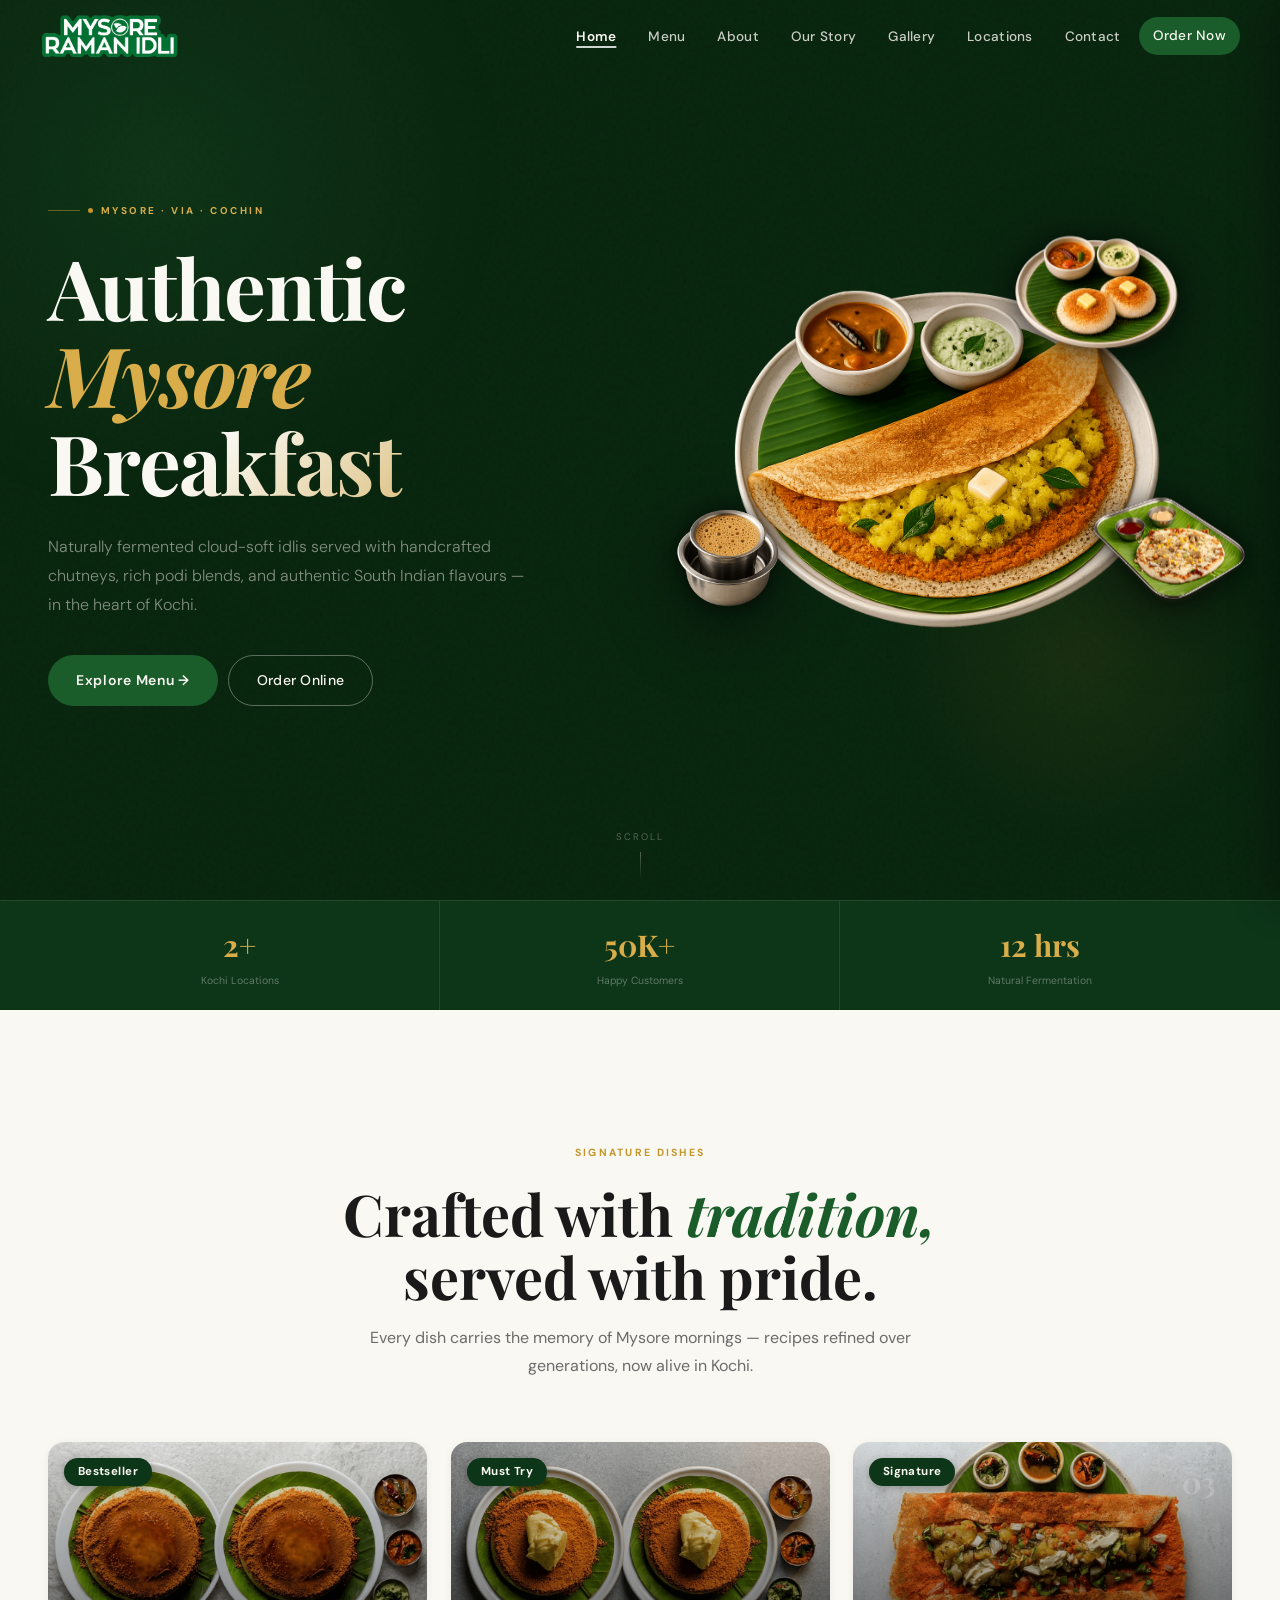
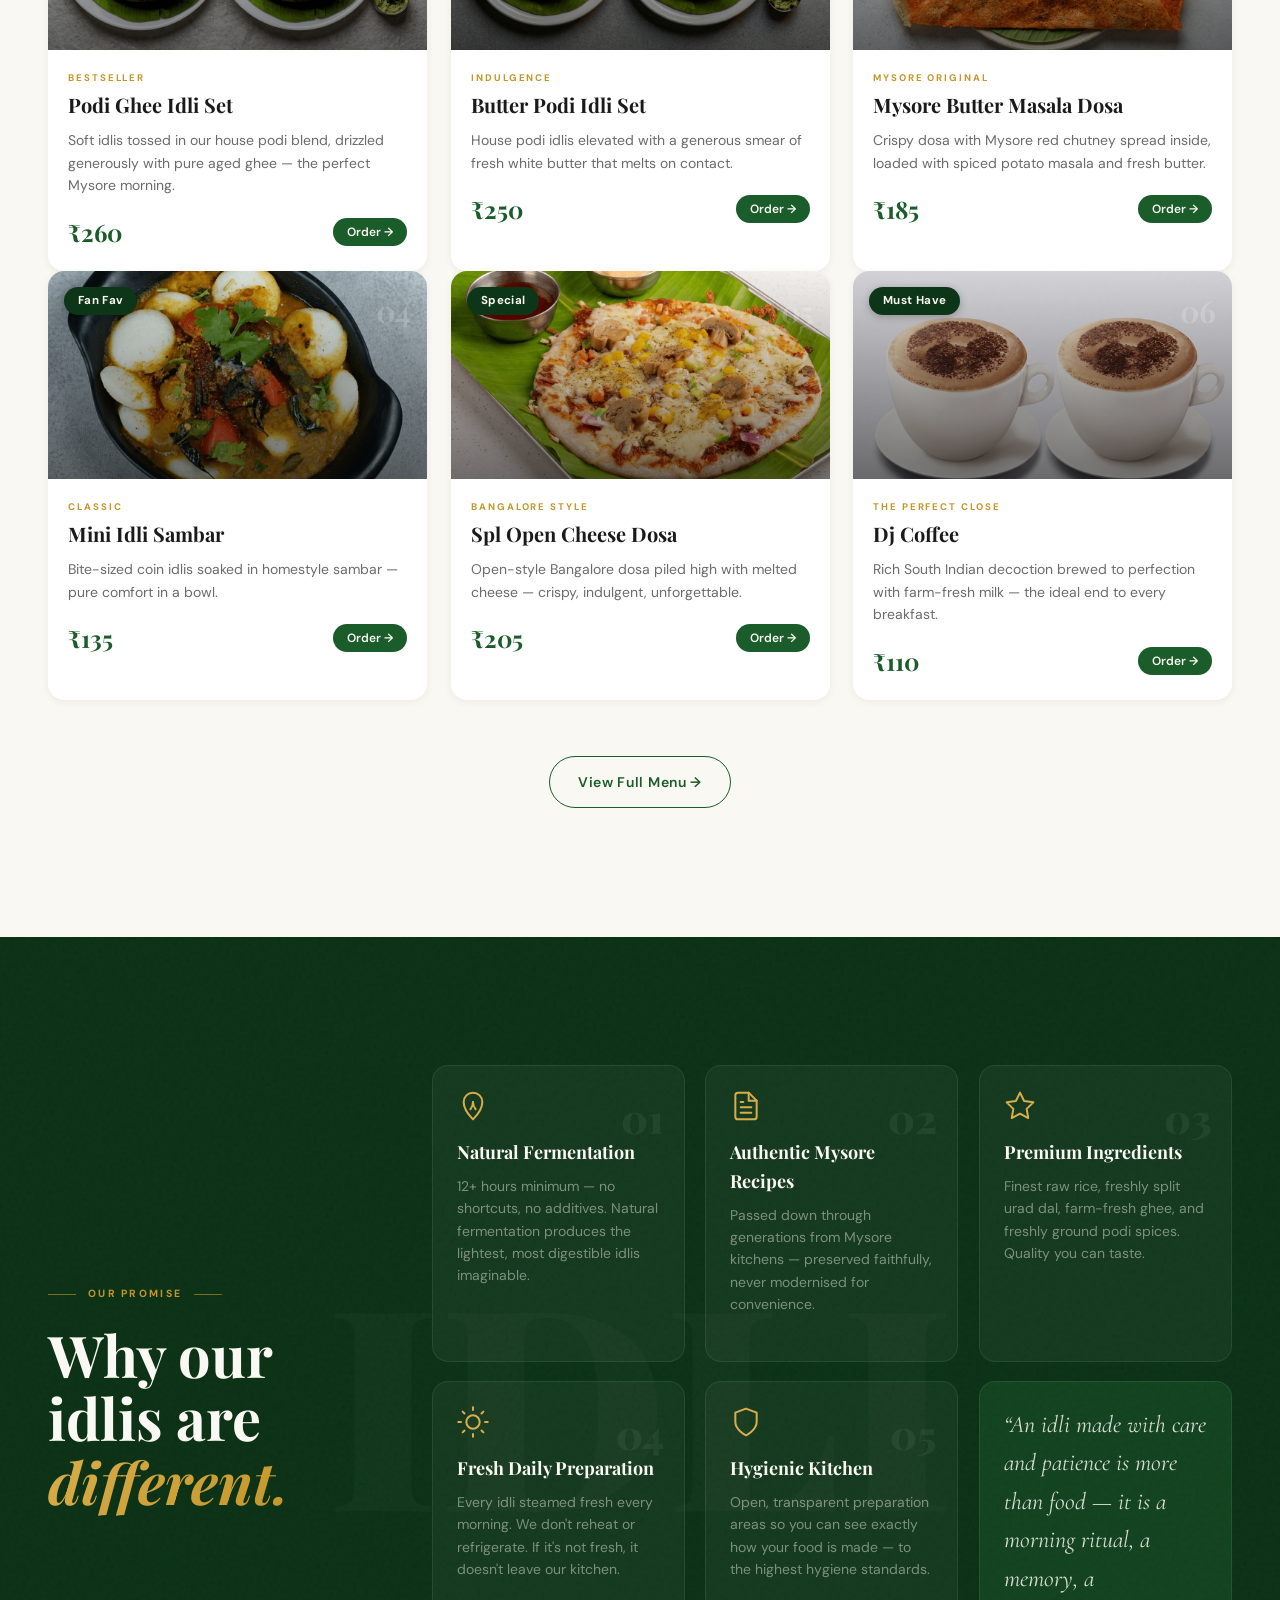
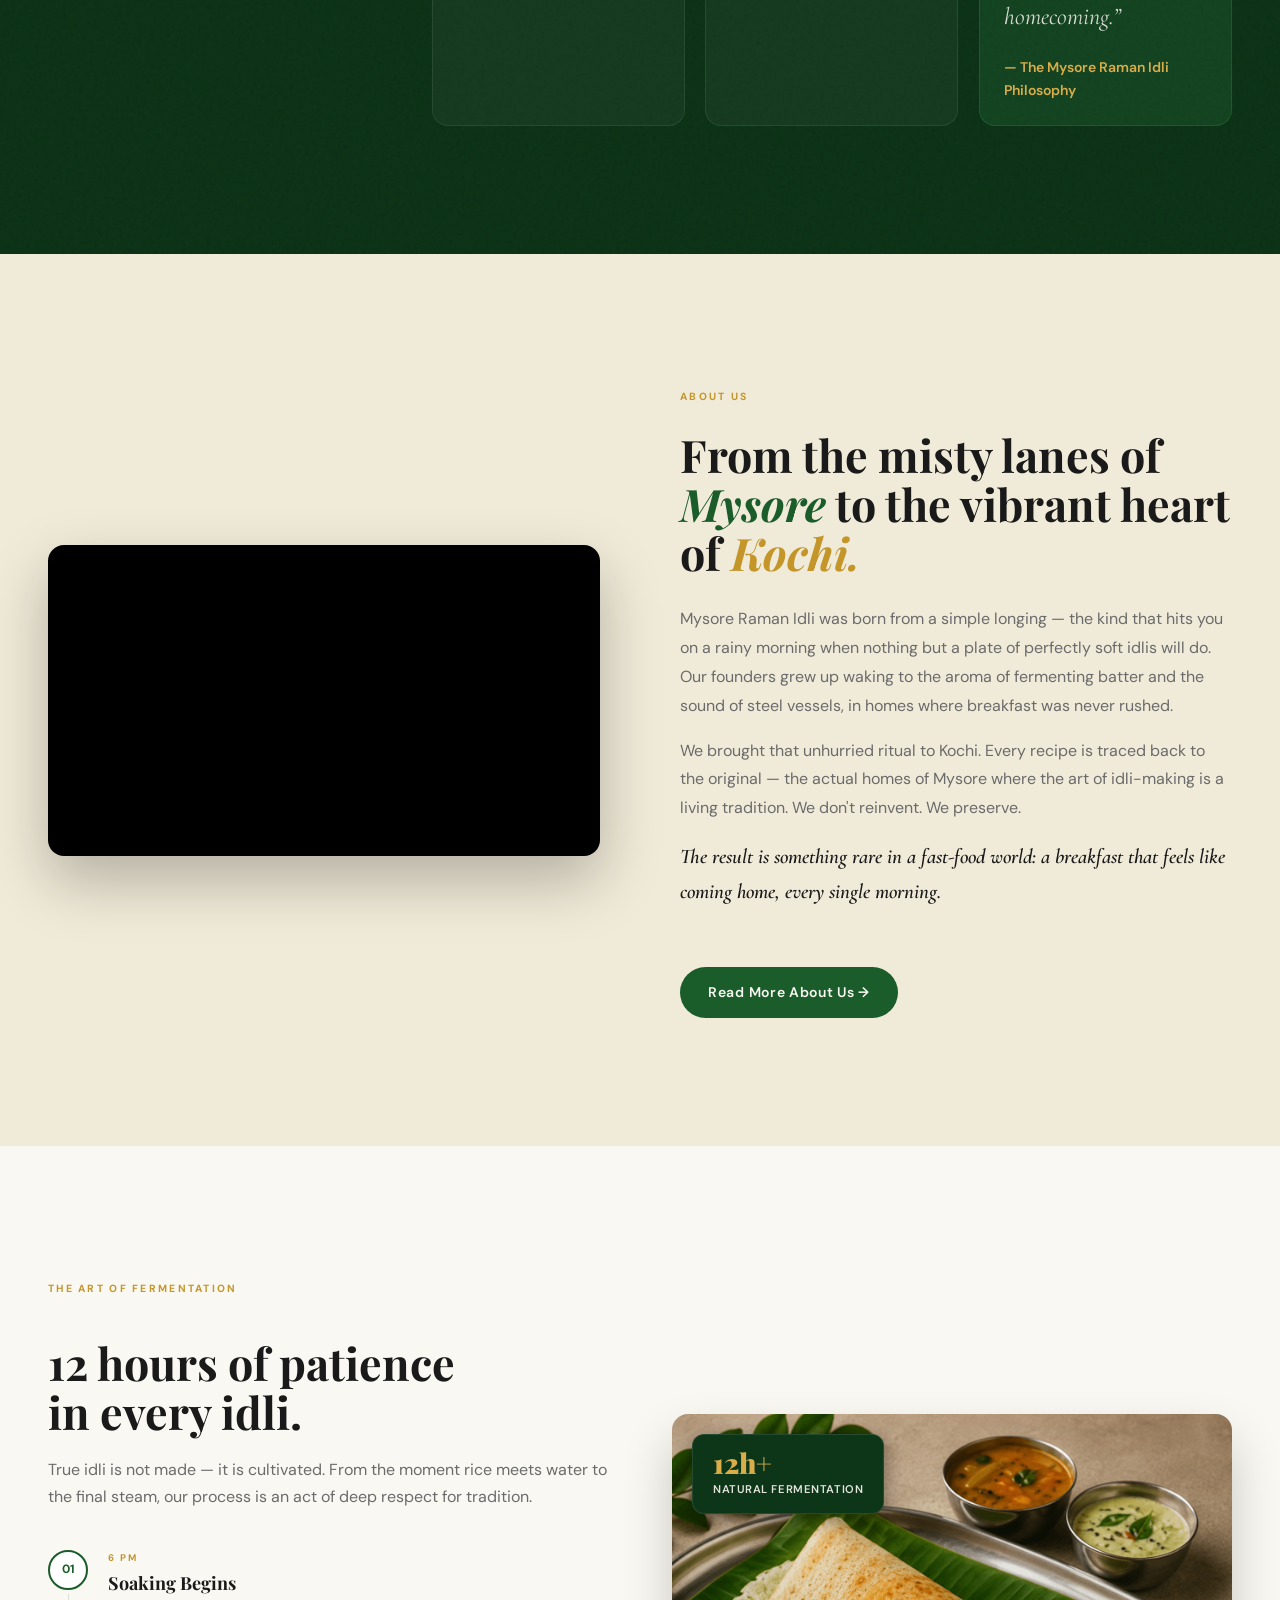
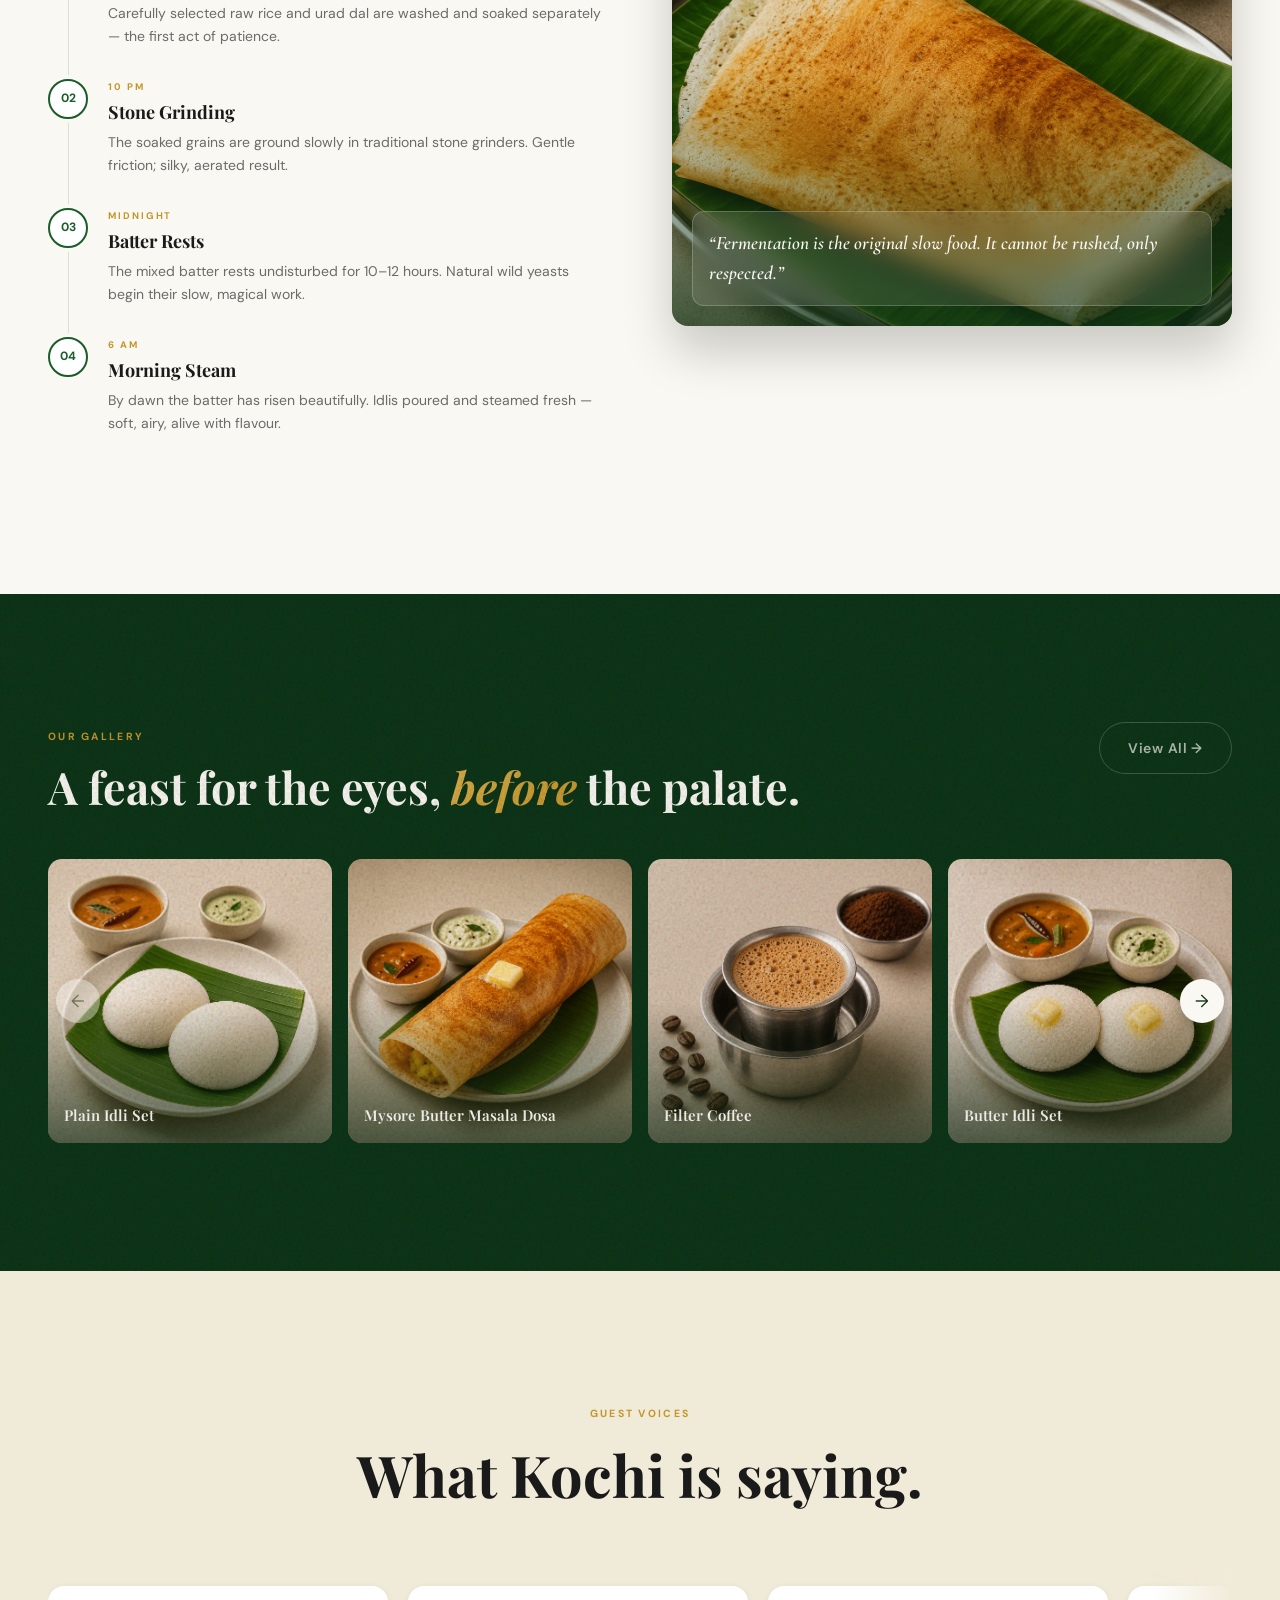
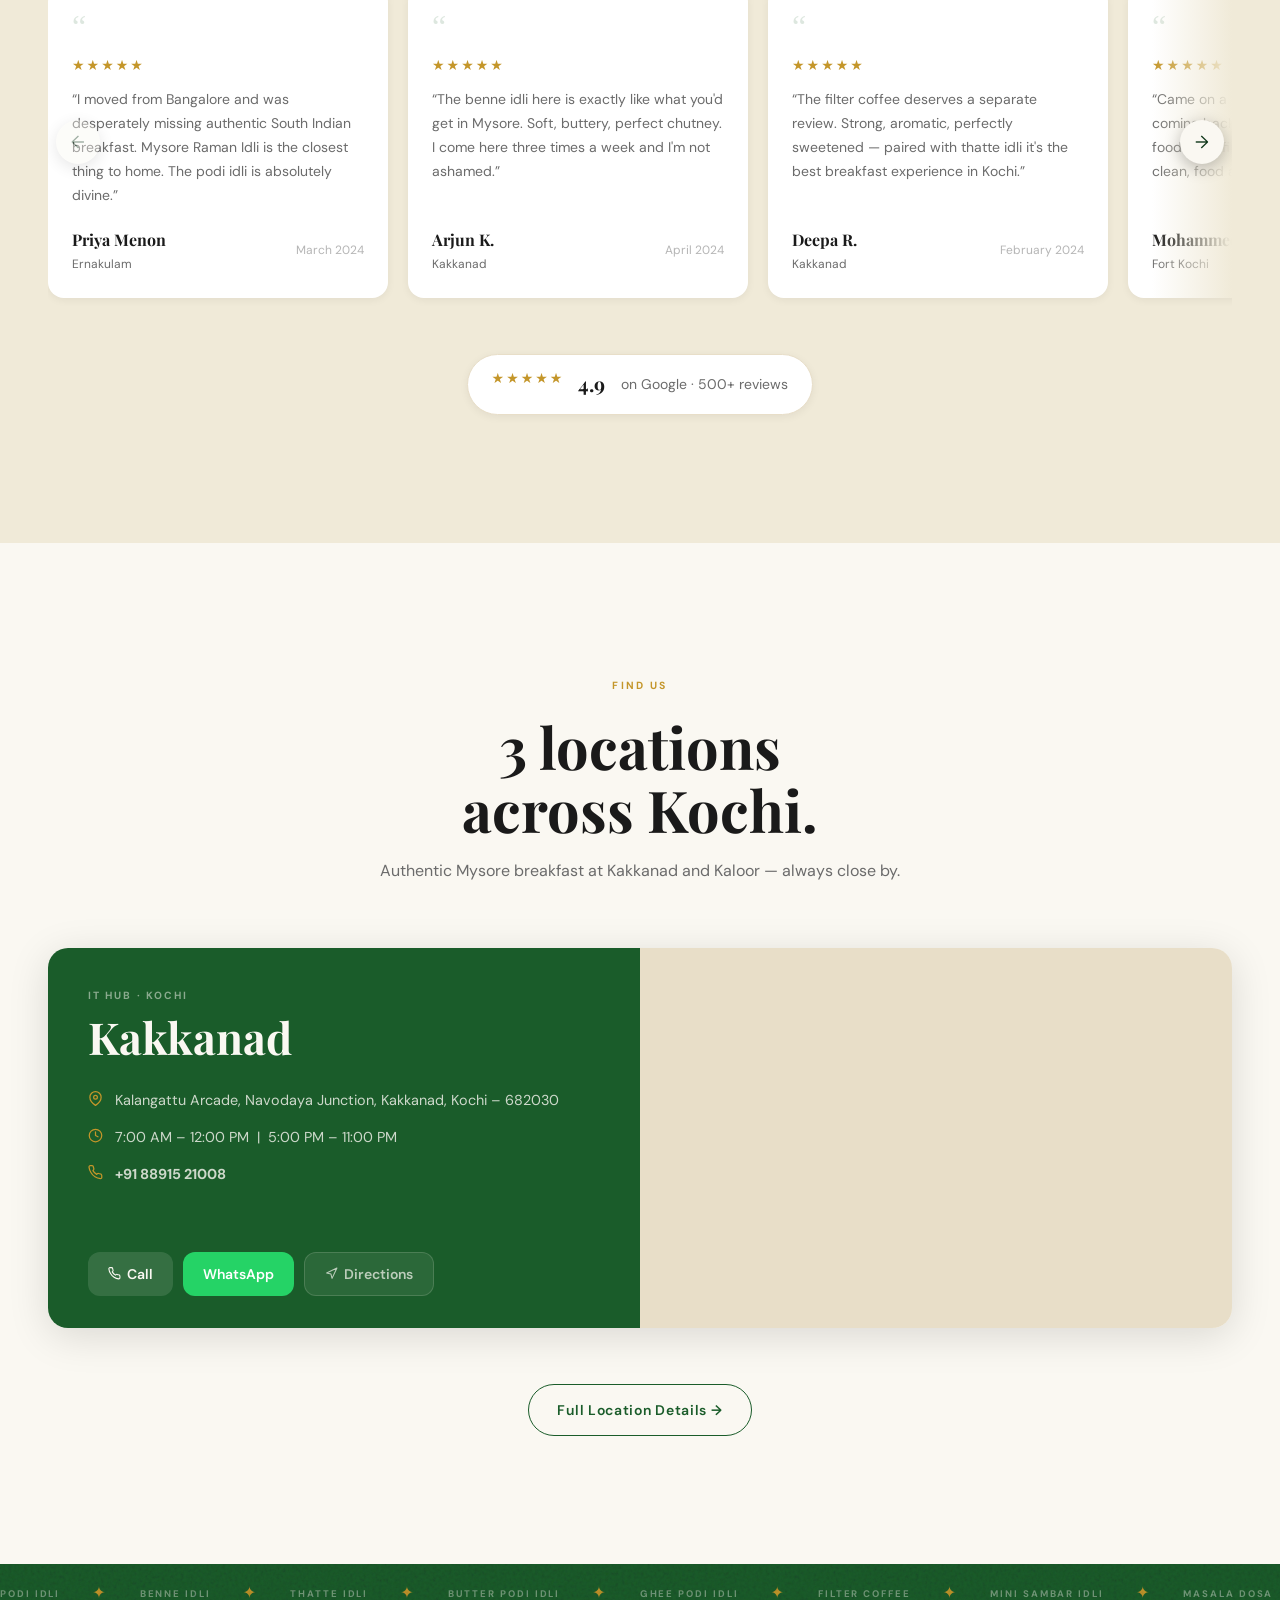
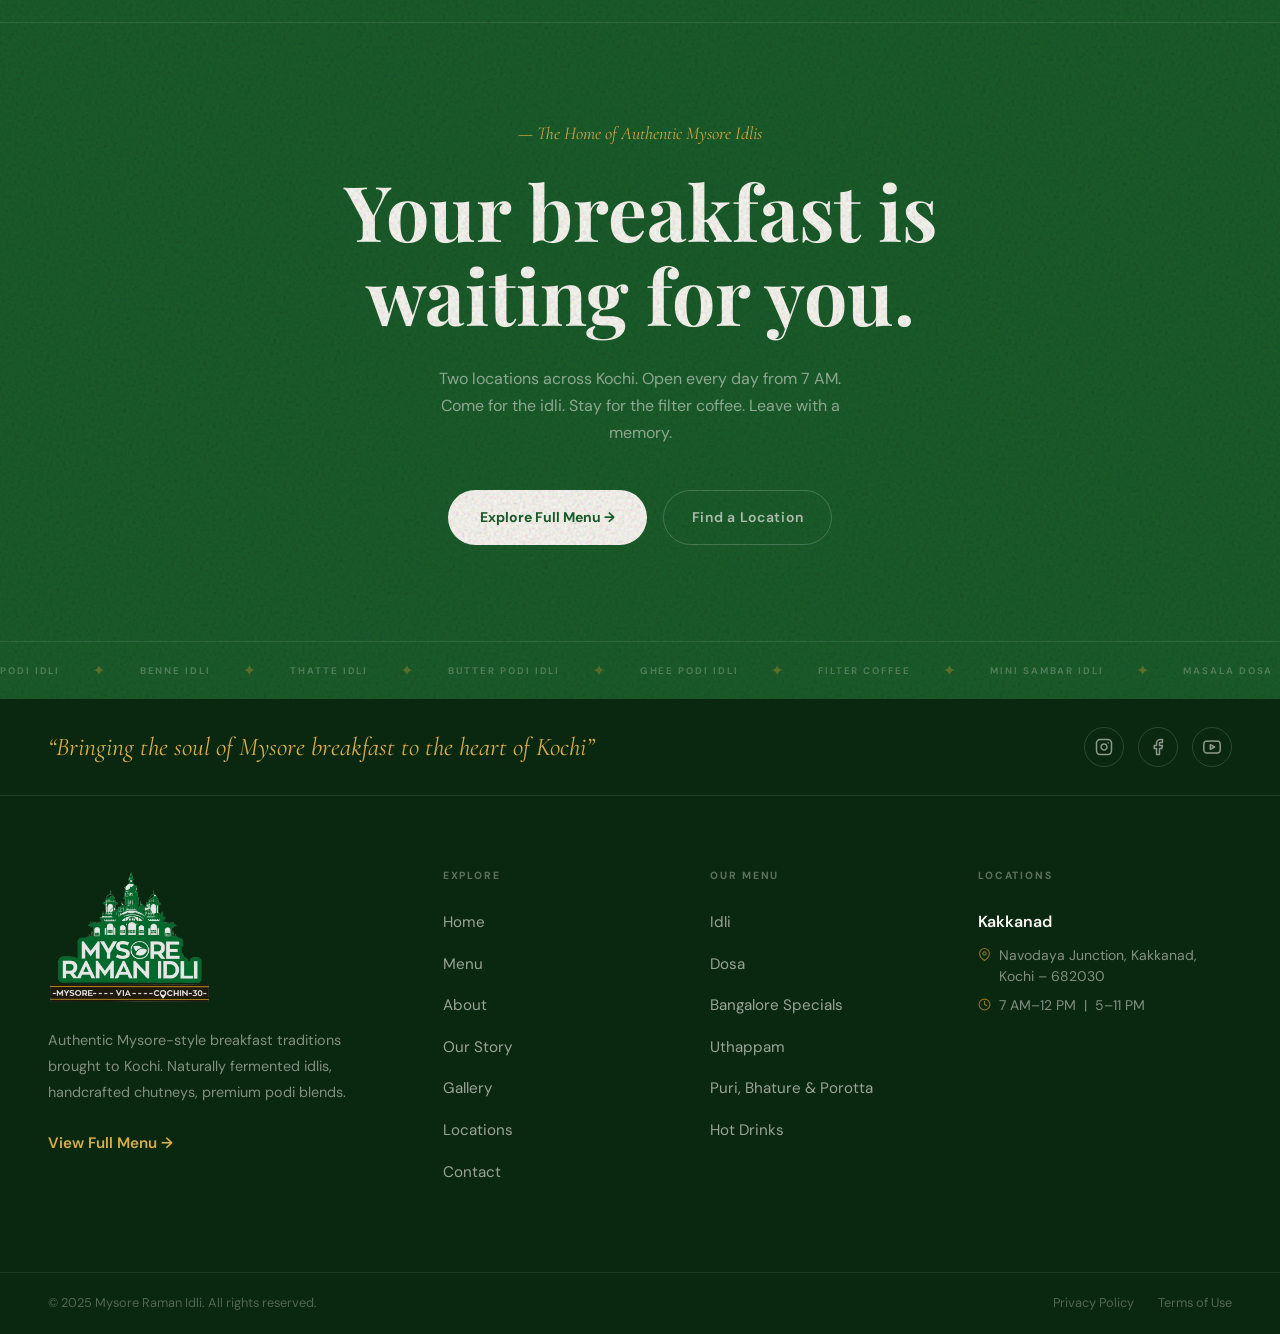
==== docs/index.html @ 83931210 "About page: add key facts grid below video; Home: update section label and link text" ====
<!DOCTYPE html>
<html lang="en">
<head>
  <meta charset="UTF-8" />
  <meta name="viewport" content="width=device-width, initial-scale=1.0" />
  <title>Mysore Raman Idli — Authentic Mysore Breakfast in Kochi</title>
  <meta name="description" content="Naturally fermented cloud-soft idlis served with handcrafted chutneys, rich podi blends, and authentic South Indian flavours — in the heart of Kochi." />
  <!-- Open Graph -->
  <meta property="og:type" content="website" />
  <meta property="og:url" content="https://kiranmrkmr.github.io/mysoreramanidli/" />
  <meta property="og:title" content="Mysore Raman Idli — Authentic Mysore Breakfast in Kochi" />
  <meta property="og:description" content="Naturally fermented cloud-soft idlis served with handcrafted chutneys, rich podi blends, and authentic South Indian flavours — in the heart of Kochi." />
  <meta property="og:image" content="https://kiranmrkmr.github.io/mysoreramanidli/images/og-image.jpg" />
  <meta property="og:image:width" content="1200" />
  <meta property="og:image:height" content="630" />
  <!-- Twitter Card -->
  <meta name="twitter:card" content="summary_large_image" />
  <meta name="twitter:title" content="Mysore Raman Idli — Authentic Mysore Breakfast in Kochi" />
  <meta name="twitter:description" content="Naturally fermented cloud-soft idlis served with handcrafted chutneys, rich podi blends, and authentic South Indian flavours — in the heart of Kochi." />
  <meta name="twitter:image" content="https://kiranmrkmr.github.io/mysoreramanidli/images/og-image.jpg" />
  <link rel="icon" href="images/favicon.png" type="image/png" />
  <link rel="stylesheet" href="css/styles.css" />
</head>
<body>

<!-- ===== PAGE LOADER ===== -->
<div class="page-loader" id="pageLoader">
  <img src="images/mri-full-logo.png" alt="Mysore Raman Idli" class="page-loader-logo" />
</div>

<!-- ===== NAVBAR ===== -->
<nav class="navbar" id="navbar">
  <div class="nav-inner">
    <a class="nav-logo" href="index.html">
      <img src="images/mri-text-only-logo.png" alt="Mysore Raman Idli" />
    </a>
    <ul class="nav-links">
      <li><a href="index.html" class="active">Home</a></li>
      <li><a href="menu.html">Menu</a></li>
      <li><a href="about.html">About</a></li>
      <li><a href="story.html">Our Story</a></li>
      <li><a href="gallery.html">Gallery</a></li>
      <li><a href="locations.html">Locations</a></li>
      <li><a href="contact.html">Contact</a></li>
      <li><a href="menu.html" class="nav-order">Order Now</a></li>
    </ul>
    <button class="hamburger" aria-label="Toggle menu">
      <span></span><span></span><span></span>
    </button>
  </div>

</nav>
<div class="nav-overlay"></div>
<nav class="nav-drawer">
  <a href="index.html" class="active">Home</a>
  <a href="menu.html">Menu</a>
  <a href="about.html">About</a>
  <a href="story.html">Our Story</a>
  <a href="gallery.html">Gallery</a>
  <a href="locations.html">Locations</a>
  <a href="contact.html">Contact</a>
  <a href="menu.html" class="nav-drawer-order">Order Now</a>
</nav>


<main>

<!-- ===== HERO ===== -->
<section class="hero grain">
  <video class="hero-video-bg" autoplay muted loop playsinline preload="none" aria-hidden="true">
    <source src="images/hero-video.mp4" type="video/mp4" />
  </video>
  <div class="hero-video-overlay"></div>
  <div class="hero-blobs">
    <div class="hero-blob-1"></div>
    <div class="hero-blob-2"></div>
  </div>

  <div class="hero-split container-xl">
    <!-- Left: text -->
    <div class="hero-left">
      <div class="hero-eyebrow">
        <span class="hero-eyebrow-line"></span>
        <span class="hero-eyebrow-dot"></span>
        <span>Mysore · Via · Cochin</span>
      </div>
      <h1 class="hero-headline">
        <span class="hero-hl-line">Authentic</span>
        <span class="hero-hl-line hero-hl-italic">Mysore</span>
        <span class="hero-hl-line text-gradient">Breakfast</span>
      </h1>
      <p class="hero-sub-text">Naturally fermented cloud-soft idlis served with handcrafted chutneys, rich podi blends, and authentic South Indian flavours — in the heart of Kochi.</p>
      <div class="hero-btns">
        <a href="menu.html" class="btn-green">Explore Menu &rarr;</a>
        <a href="https://wa.me/919876543210" target="_blank" rel="noopener noreferrer" class="btn-outline-cream">Order Online</a>
      </div>
    </div>

    <!-- Right: food cutout -->
    <div class="hero-right">
      <div class="hero-img-wrap">
        <img src="images/hero-transparent-1.png" alt="Mysore Breakfast" class="hero-main-img hero-cutout" />
        <div class="hero-accent hero-accent-1">
          <img src="images/hero-transparent-02.png" alt="Idli" />
        </div>
        <div class="hero-accent hero-accent-2">
          <img src="images/hero-transparent-03.png" alt="Coffee" />
        </div>
        <div class="hero-accent hero-accent-3">
          <img src="images/hero-transparent-04.png" alt="Chutney" />
        </div>
      </div>
    </div>
  </div>

  <!-- Scroll cue -->
  <div class="hero-scroll">
    <span class="hero-scroll-label">Scroll</span>
    <div class="hero-scroll-line"></div>
  </div>

</section>

<!-- Stats bar (below 100vh hero) -->
<div class="hero-stats">
  <div class="hero-stats-grid">
    <div class="hero-stat">
      <span class="hero-stat-val">2+</span>
      <span class="hero-stat-label">Kochi Locations</span>
    </div>
    <div class="hero-stat">
      <span class="hero-stat-val">50K+</span>
      <span class="hero-stat-label">Happy Customers</span>
    </div>
    <div class="hero-stat">
      <span class="hero-stat-val">12 hrs</span>
      <span class="hero-stat-label">Natural Fermentation</span>
    </div>
  </div>
</div>

<!-- ===== SIGNATURE DISHES ===== -->
<section class="dishes-section">
  <div class="container-xl">
    <div class="section-header reveal">
      <div class="section-label justify-center" style="justify-content:center;margin-bottom:1.25rem;">Signature Dishes</div>
      <h2>Crafted with <em style="font-style:italic;color:var(--forest-green);">tradition,</em><br class="hidden-sm" /> served with pride.</h2>
      <p>Every dish carries the memory of Mysore mornings — recipes refined over generations, now alive in Kochi.</p>
    </div>

    <div class="dishes-grid">
      <!-- Dish 01 -->
      <article class="dish-card reveal" data-delay="0">
        <div class="dish-img-wrap">
          <img src="images/001.png" alt="Podi Ghee Idli Set" loading="lazy" />
          <div class="dish-img-overlay"></div>
          <span class="dish-badge">Bestseller</span>
          <span class="dish-num">01</span>
        </div>
        <div class="dish-body">
          <p class="dish-tag">Bestseller</p>
          <h3 class="dish-name">Podi Ghee Idli Set</h3>
          <p class="dish-desc">Soft idlis tossed in our house podi blend, drizzled generously with pure aged ghee — the perfect Mysore morning.</p>
          <div class="dish-footer">
            <span class="dish-price">&#8377;260</span>
            <button class="dish-order" data-dish data-name="Podi Ghee Idli Set" data-price="260">Order &rarr;</button>
          </div>
        </div>
      </article>
      <!-- Dish 02 -->
      <article class="dish-card reveal" data-delay="0.12">
        <div class="dish-img-wrap">
          <img src="images/002.png" alt="Butter Podi Idli Set" loading="lazy" />
          <div class="dish-img-overlay"></div>
          <span class="dish-badge">Must Try</span>
          <span class="dish-num">02</span>
        </div>
        <div class="dish-body">
          <p class="dish-tag">Indulgence</p>
          <h3 class="dish-name">Butter Podi Idli Set</h3>
          <p class="dish-desc">House podi idlis elevated with a generous smear of fresh white butter that melts on contact.</p>
          <div class="dish-footer">
            <span class="dish-price">&#8377;250</span>
            <button class="dish-order" data-dish data-name="Butter Podi Idli Set" data-price="250">Order &rarr;</button>
          </div>
        </div>
      </article>
      <!-- Dish 03 -->
      <article class="dish-card reveal" data-delay="0.24">
        <div class="dish-img-wrap">
          <img src="images/003.png" alt="Mysore Butter Masala Dosa" loading="lazy" />
          <div class="dish-img-overlay"></div>
          <span class="dish-badge">Signature</span>
          <span class="dish-num">03</span>
        </div>
        <div class="dish-body">
          <p class="dish-tag">Mysore Original</p>
          <h3 class="dish-name">Mysore Butter Masala Dosa</h3>
          <p class="dish-desc">Crispy dosa with Mysore red chutney spread inside, loaded with spiced potato masala and fresh butter.</p>
          <div class="dish-footer">
            <span class="dish-price">&#8377;185</span>
            <button class="dish-order" data-dish data-name="Mysore Butter Masala Dosa" data-price="185">Order &rarr;</button>
          </div>
        </div>
      </article>
    </div>
    <!-- Mobile-only CTA after 3 cards -->
    <div class="dishes-mobile-cta">
      <a href="menu.html" class="btn-outline-green">View Full Menu &rarr;</a>
    </div>
    <div class="dishes-grid dishes-grid-extra">
      <!-- Dish 04 -->
      <article class="dish-card reveal" data-delay="0">
        <div class="dish-img-wrap">
          <img src="images/004.png" alt="Mini Idli Sambar" loading="lazy" />
          <div class="dish-img-overlay"></div>
          <span class="dish-badge">Fan Fav</span>
          <span class="dish-num">04</span>
        </div>
        <div class="dish-body">
          <p class="dish-tag">Classic</p>
          <h3 class="dish-name">Mini Idli Sambar</h3>
          <p class="dish-desc">Bite-sized coin idlis soaked in homestyle sambar — pure comfort in a bowl.</p>
          <div class="dish-footer">
            <span class="dish-price">&#8377;135</span>
            <button class="dish-order" data-dish data-name="Mini Idli Sambar" data-price="135">Order &rarr;</button>
          </div>
        </div>
      </article>
      <!-- Dish 05 -->
      <article class="dish-card reveal" data-delay="0.12">
        <div class="dish-img-wrap">
          <img src="images/005.png" alt="Spl Open Cheese Dosa" loading="lazy" />
          <div class="dish-img-overlay"></div>
          <span class="dish-badge">Special</span>
          <span class="dish-num">05</span>
        </div>
        <div class="dish-body">
          <p class="dish-tag">Bangalore Style</p>
          <h3 class="dish-name">Spl Open Cheese Dosa</h3>
          <p class="dish-desc">Open-style Bangalore dosa piled high with melted cheese — crispy, indulgent, unforgettable.</p>
          <div class="dish-footer">
            <span class="dish-price">&#8377;205</span>
            <button class="dish-order" data-dish data-name="Spl Open Cheese Dosa" data-price="205">Order &rarr;</button>
          </div>
        </div>
      </article>
      <!-- Dish 06 -->
      <article class="dish-card reveal" data-delay="0.24">
        <div class="dish-img-wrap">
          <img src="images/006.png" alt="Dj Coffee" loading="lazy" />
          <div class="dish-img-overlay"></div>
          <span class="dish-badge">Must Have</span>
          <span class="dish-num">06</span>
        </div>
        <div class="dish-body">
          <p class="dish-tag">The Perfect Close</p>
          <h3 class="dish-name">Dj Coffee</h3>
          <p class="dish-desc">Rich South Indian decoction brewed to perfection with farm-fresh milk — the ideal end to every breakfast.</p>
          <div class="dish-footer">
            <span class="dish-price">&#8377;110</span>
            <button class="dish-order" data-dish data-name="Dj Coffee" data-price="110">Order &rarr;</button>
          </div>
        </div>
      </article>
    </div><!-- /.dishes-grid-extra -->

    <div class="section-cta reveal">
      <a href="menu.html" class="btn-outline-green">View Full Menu &rarr;</a>
    </div>
  </div>
</section>

<!-- ===== WHY DIFFERENT ===== -->
<section class="why-section grain">
  <div class="why-watermark"><span>IDLI</span></div>
  <div class="container-xl" style="position:relative;z-index:2;">
    <div class="why-layout">
      <div class="why-intro reveal">
        <div class="section-label" style="margin-bottom:1.25rem;">
          <span class="section-label-line"></span> Our Promise <span class="section-label-line"></span>
        </div>
        <h2>Why our idlis are <span class="text-gradient-gold" style="font-style:italic;">different.</span></h2>
      </div>

    <div class="pillars-grid">
      <div class="pillar-card reveal" data-delay="0">
        <span class="pillar-num">01</span>
        <div class="pillar-icon"><svg xmlns="http://www.w3.org/2000/svg" viewBox="0 0 24 24" fill="none" stroke="currentColor" stroke-width="1.5" stroke-linecap="round" stroke-linejoin="round"><path d="M12 22c-4-4-7-9-7-13a7 7 0 0 1 14 0c0 4-3 9-7 13z"/><path d="M12 9c0 3-2 5.5-2 5.5"/><path d="M12 9c0 3 2 5.5 2 5.5"/></svg></div>
        <h3 class="pillar-title">Natural Fermentation</h3>
        <p class="pillar-desc">12+ hours minimum — no shortcuts, no additives. Natural fermentation produces the lightest, most digestible idlis imaginable.</p>
        <div class="pillar-line"></div>
      </div>
      <div class="pillar-card reveal" data-delay="0.09">
        <span class="pillar-num">02</span>
        <div class="pillar-icon"><svg xmlns="http://www.w3.org/2000/svg" viewBox="0 0 24 24" fill="none" stroke="currentColor" stroke-width="1.5" stroke-linecap="round" stroke-linejoin="round"><path d="M14 2H6a2 2 0 0 0-2 2v16a2 2 0 0 0 2 2h12a2 2 0 0 0 2-2V8z"/><polyline points="14 2 14 8 20 8"/><line x1="8" y1="13" x2="16" y2="13"/><line x1="8" y1="17" x2="16" y2="17"/><line x1="8" y1="9" x2="10" y2="9"/></svg></div>
        <h3 class="pillar-title">Authentic Mysore Recipes</h3>
        <p class="pillar-desc">Passed down through generations from Mysore kitchens — preserved faithfully, never modernised for convenience.</p>
        <div class="pillar-line"></div>
      </div>
      <div class="pillar-card reveal" data-delay="0.18">
        <span class="pillar-num">03</span>
        <div class="pillar-icon"><svg xmlns="http://www.w3.org/2000/svg" viewBox="0 0 24 24" fill="none" stroke="currentColor" stroke-width="1.5" stroke-linecap="round" stroke-linejoin="round"><polygon points="12 2 15.09 8.26 22 9.27 17 14.14 18.18 21.02 12 17.77 5.82 21.02 7 14.14 2 9.27 8.91 8.26 12 2"/></svg></div>
        <h3 class="pillar-title">Premium Ingredients</h3>
        <p class="pillar-desc">Finest raw rice, freshly split urad dal, farm-fresh ghee, and freshly ground podi spices. Quality you can taste.</p>
        <div class="pillar-line"></div>
      </div>
      <div class="pillar-card reveal" data-delay="0.27">
        <span class="pillar-num">04</span>
        <div class="pillar-icon"><svg xmlns="http://www.w3.org/2000/svg" viewBox="0 0 24 24" fill="none" stroke="currentColor" stroke-width="1.5" stroke-linecap="round" stroke-linejoin="round"><circle cx="12" cy="12" r="5"/><line x1="12" y1="1" x2="12" y2="3"/><line x1="12" y1="21" x2="12" y2="23"/><line x1="4.22" y1="4.22" x2="5.64" y2="5.64"/><line x1="18.36" y1="18.36" x2="19.78" y2="19.78"/><line x1="1" y1="12" x2="3" y2="12"/><line x1="21" y1="12" x2="23" y2="12"/><line x1="4.22" y1="19.78" x2="5.64" y2="18.36"/><line x1="18.36" y1="5.64" x2="19.78" y2="4.22"/></svg></div>
        <h3 class="pillar-title">Fresh Daily Preparation</h3>
        <p class="pillar-desc">Every idli steamed fresh every morning. We don't reheat or refrigerate. If it's not fresh, it doesn't leave our kitchen.</p>
        <div class="pillar-line"></div>
      </div>
      <div class="pillar-card reveal" data-delay="0.36">
        <span class="pillar-num">05</span>
        <div class="pillar-icon"><svg xmlns="http://www.w3.org/2000/svg" viewBox="0 0 24 24" fill="none" stroke="currentColor" stroke-width="1.5" stroke-linecap="round" stroke-linejoin="round"><path d="M12 22s8-4 8-10V5l-8-3-8 3v7c0 6 8 10 8 10z"/></svg></div>
        <h3 class="pillar-title">Hygienic Kitchen</h3>
        <p class="pillar-desc">Open, transparent preparation areas so you can see exactly how your food is made — to the highest hygiene standards.</p>
        <div class="pillar-line"></div>
      </div>
      <div class="quote-card reveal" data-delay="0.45">
        <blockquote>&ldquo;An idli made with care and patience is more than food — it is a morning ritual, a memory, a homecoming.&rdquo;</blockquote>
        <p class="quote-author">— The Mysore Raman Idli Philosophy</p>
      </div>
    </div>
    </div><!-- end why-layout -->
  </div>
</section>

<!-- ===== BRAND STORY ===== -->
<section class="story-section">
  <div class="container-xl">
    <div class="story-grid">
      <div class="story-video-wrap reveal-left">
        <iframe
          src="https://www.youtube.com/embed/CPNdASzoP14?rel=0&modestbranding=1"
          title="Mysore Raman Idli — Our Story"
          allow="accelerometer; autoplay; clipboard-write; encrypted-media; gyroscope; picture-in-picture"
          allowfullscreen
          loading="lazy">
        </iframe>
      </div>
      <div class="story-text reveal">
        <div class="section-label" style="margin-bottom:1.5rem;">About Us</div>
        <h2>From the misty lanes of <span class="mysore">Mysore</span> to the vibrant heart of <span class="kochi">Kochi.</span></h2>
        <p>Mysore Raman Idli was born from a simple longing — the kind that hits you on a rainy morning when nothing but a plate of perfectly soft idlis will do. Our founders grew up waking to the aroma of fermenting batter and the sound of steel vessels, in homes where breakfast was never rushed.</p>
        <p>We brought that unhurried ritual to Kochi. Every recipe is traced back to the original — the actual homes of Mysore where the art of idli-making is a living tradition. We don't reinvent. We preserve.</p>
        <p class="accent-text">The result is something rare in a fast-food world: a breakfast that feels like coming home, every single morning.</p>
        <br />
        <a href="about.html" class="btn-green" style="margin-top:1rem;">Read More About Us &rarr;</a>
      </div>
    </div>
  </div>
</section>

<!-- ===== FERMENTATION ===== -->
<section class="ferm-section">
  <div class="container-xl">
    <div class="ferm-grid">
      <!-- Text / Steps -->
      <div>
        <div class="reveal">
          <div class="section-label" style="margin-bottom:1.5rem;">The Art of Fermentation</div>
          <h2 class="ferm-title">12 hours of patience<br />in every idli.</h2>
          <p class="ferm-subtitle">True idli is not made — it is cultivated. From the moment rice meets water to the final steam, our process is an act of deep respect for tradition.</p>
        </div>

        <div class="ferm-step reveal" data-delay="0">
          <div class="ferm-step-connector">
            <div class="ferm-step-dot">01</div>
            <div class="ferm-step-line"></div>
          </div>
          <div class="ferm-step-content">
            <p class="ferm-step-time">6 PM</p>
            <h4 class="ferm-step-title">Soaking Begins</h4>
            <p class="ferm-step-desc">Carefully selected raw rice and urad dal are washed and soaked separately — the first act of patience.</p>
          </div>
        </div>

        <div class="ferm-step reveal" data-delay="0.1">
          <div class="ferm-step-connector">
            <div class="ferm-step-dot">02</div>
            <div class="ferm-step-line"></div>
          </div>
          <div class="ferm-step-content">
            <p class="ferm-step-time">10 PM</p>
            <h4 class="ferm-step-title">Stone Grinding</h4>
            <p class="ferm-step-desc">The soaked grains are ground slowly in traditional stone grinders. Gentle friction; silky, aerated result.</p>
          </div>
        </div>

        <div class="ferm-step reveal" data-delay="0.2">
          <div class="ferm-step-connector">
            <div class="ferm-step-dot">03</div>
            <div class="ferm-step-line"></div>
          </div>
          <div class="ferm-step-content">
            <p class="ferm-step-time">Midnight</p>
            <h4 class="ferm-step-title">Batter Rests</h4>
            <p class="ferm-step-desc">The mixed batter rests undisturbed for 10–12 hours. Natural wild yeasts begin their slow, magical work.</p>
          </div>
        </div>

        <div class="ferm-step reveal" data-delay="0.3">
          <div class="ferm-step-connector">
            <div class="ferm-step-dot">04</div>
          </div>
          <div class="ferm-step-content">
            <p class="ferm-step-time">6 AM</p>
            <h4 class="ferm-step-title">Morning Steam</h4>
            <p class="ferm-step-desc">By dawn the batter has risen beautifully. Idlis poured and steamed fresh — soft, airy, alive with flavour.</p>
          </div>
        </div>
      </div>

      <!-- Image -->
      <div class="ferm-img-wrap reveal-right">
        <div class="ferm-img-shadow"></div>
        <div class="ferm-img">
          <img src="images/ferm-img.png" alt="Dosa preparation" loading="lazy" />
          <div class="ferm-img-overlay"></div>
          <div class="ferm-img-quote">
            <p>&ldquo;Fermentation is the original slow food. It cannot be rushed, only respected.&rdquo;</p>
          </div>
        </div>
        <div class="ferm-badge">
          <p>12h+</p>
          <p>Natural Fermentation</p>
        </div>
      </div>
    </div>
  </div>
</section>

<!-- ===== GALLERY PREVIEW ===== -->
<section class="gallery-preview-section grain">
  <div class="container-xl">
    <div class="gallery-preview-header reveal">
      <div>
        <div class="section-label" style="margin-bottom:1rem;">Our Gallery</div>
        <h2>A feast for the eyes, <span class="text-gradient-gold" style="font-style:italic;">before</span> the palate.</h2>
      </div>
      <a href="gallery.html" class="btn-outline-dark" style="flex-shrink:0;">View All &rarr;</a>
    </div>

    <div class="gallery-carousel-wrap">
      <div class="gallery-carousel" id="galleryCarousel">
        <div class="gallery-carousel-item">
          <img src="images/ChatGPT Image Jun 1, 2026, 07_07_04 PM.png" alt="Plain Idli Set" loading="lazy" />
          <div class="gallery-item-overlay"><span class="gallery-item-label">Plain Idli Set</span></div>
        </div>
        <div class="gallery-carousel-item">
          <img src="images/ChatGPT Image Jun 1, 2026, 07_08_29 PM.png" alt="Mysore Butter Masala Dosa" loading="lazy" />
          <div class="gallery-item-overlay"><span class="gallery-item-label">Mysore Butter Masala Dosa</span></div>
        </div>
        <div class="gallery-carousel-item">
          <img src="images/ChatGPT Image Jun 1, 2026, 07_13_20 PM.png" alt="Filter Coffee" loading="lazy" />
          <div class="gallery-item-overlay"><span class="gallery-item-label">Filter Coffee</span></div>
        </div>
        <div class="gallery-carousel-item">
          <img src="images/ChatGPT Image Jun 1, 2026, 07_17_31 PM.png" alt="Butter Idli Set" loading="lazy" />
          <div class="gallery-item-overlay"><span class="gallery-item-label">Butter Idli Set</span></div>
        </div>
        <div class="gallery-carousel-item">
          <img src="images/ChatGPT Image Jun 1, 2026, 07_19_37 PM.png" alt="Masala Dosa" loading="lazy" />
          <div class="gallery-item-overlay"><span class="gallery-item-label">Masala Dosa</span></div>
        </div>
        <div class="gallery-carousel-item">
          <img src="images/ChatGPT Image Jun 1, 2026, 07_22_59 PM.png" alt="Podi Ghee Idli" loading="lazy" />
          <div class="gallery-item-overlay"><span class="gallery-item-label">Podi Ghee Idli</span></div>
        </div>
        <div class="gallery-carousel-item">
          <img src="images/ChatGPT Image Jun 1, 2026, 07_25_35 PM.png" alt="Open Mysore Masala Dosa" loading="lazy" />
          <div class="gallery-item-overlay"><span class="gallery-item-label">Open Mysore Masala Dosa</span></div>
        </div>
        <div class="gallery-carousel-item">
          <img src="images/ChatGPT Image Jun 1, 2026, 07_28_11 PM.png" alt="Uthappam" loading="lazy" />
          <div class="gallery-item-overlay"><span class="gallery-item-label">Uthappam</span></div>
        </div>
      </div>
      <button class="gallery-carousel-btn prev" id="galleryPrev" aria-label="Previous">&#8592;</button>
      <button class="gallery-carousel-btn next" id="galleryNext" aria-label="Next">&#8594;</button>
    </div>
  </div>
</section>

<!-- ===== REVIEWS ===== -->
<section class="reviews-section">
  <div class="container-xl">
    <div class="section-header reveal">
      <div class="section-label justify-center" style="justify-content:center;margin-bottom:1.25rem;">Guest Voices</div>
      <h2>What Kochi is saying.</h2>
    </div>

    <div class="reviews-scroll-wrap">
      <button class="gallery-carousel-btn prev" id="reviewsPrev" aria-label="Previous">&#8592;</button>
      <button class="gallery-carousel-btn next" id="reviewsNext" aria-label="Next">&#8594;</button>
      <div class="reviews-scroll" id="reviewsScroll">
        <div class="review-card">
          <div class="review-quote-icon">&ldquo;</div>
          <div class="review-stars">
            <span>&#9733;</span><span>&#9733;</span><span>&#9733;</span><span>&#9733;</span><span>&#9733;</span>
          </div>
          <p class="review-text">&ldquo;I moved from Bangalore and was desperately missing authentic South Indian breakfast. Mysore Raman Idli is the closest thing to home. The podi idli is absolutely divine.&rdquo;</p>
          <div class="review-footer">
            <div>
              <p class="review-name">Priya Menon</p>
              <p class="review-loc">Ernakulam</p>
            </div>
            <span class="review-date">March 2024</span>
          </div>
        </div>
        <div class="review-card">
          <div class="review-quote-icon">&ldquo;</div>
          <div class="review-stars">
            <span>&#9733;</span><span>&#9733;</span><span>&#9733;</span><span>&#9733;</span><span>&#9733;</span>
          </div>
          <p class="review-text">&ldquo;The benne idli here is exactly like what you'd get in Mysore. Soft, buttery, perfect chutney. I come here three times a week and I'm not ashamed.&rdquo;</p>
          <div class="review-footer">
            <div>
              <p class="review-name">Arjun K.</p>
              <p class="review-loc">Kakkanad</p>
            </div>
            <span class="review-date">April 2024</span>
          </div>
        </div>
        <div class="review-card">
          <div class="review-quote-icon">&ldquo;</div>
          <div class="review-stars">
            <span>&#9733;</span><span>&#9733;</span><span>&#9733;</span><span>&#9733;</span><span>&#9733;</span>
          </div>
          <p class="review-text">&ldquo;The filter coffee deserves a separate review. Strong, aromatic, perfectly sweetened — paired with thatte idli it's the best breakfast experience in Kochi.&rdquo;</p>
          <div class="review-footer">
            <div>
              <p class="review-name">Deepa R.</p>
              <p class="review-loc">Kakkanad</p>
            </div>
            <span class="review-date">February 2024</span>
          </div>
        </div>
        <div class="review-card">
          <div class="review-quote-icon">&ldquo;</div>
          <div class="review-stars">
            <span>&#9733;</span><span>&#9733;</span><span>&#9733;</span><span>&#9733;</span><span>&#9733;</span>
          </div>
          <p class="review-text">&ldquo;Came on a recommendation and can't stop coming back. Mini sambar idli is comfort food at its finest. Staff is warm, place is clean, food always fresh.&rdquo;</p>
          <div class="review-footer">
            <div>
              <p class="review-name">Mohammed Faiz</p>
              <p class="review-loc">Fort Kochi</p>
            </div>
            <span class="review-date">May 2024</span>
          </div>
        </div>
        <div class="review-card">
          <div class="review-quote-icon">&ldquo;</div>
          <div class="review-stars">
            <span>&#9733;</span><span>&#9733;</span><span>&#9733;</span><span>&#9733;</span><span>&#9733;</span>
          </div>
          <p class="review-text">&ldquo;Worth the 40-minute drive from Aluva. The ghee podi idli is something else — rich, fragrant, and so satisfying. This is how idli is supposed to taste.&rdquo;</p>
          <div class="review-footer">
            <div>
              <p class="review-name">Lakshmi Nair</p>
              <p class="review-loc">Aluva</p>
            </div>
            <span class="review-date">January 2024</span>
          </div>
        </div>
      </div>
      <div class="reviews-fade"></div>
    </div>

    <div class="rating-badge">
      <div class="review-stars">
        <span>&#9733;</span><span>&#9733;</span><span>&#9733;</span><span>&#9733;</span><span>&#9733;</span>
      </div>
      <span class="rating-score">4.9</span>
      <span class="rating-label">on Google &middot; 500+ reviews</span>
    </div>
  </div>
</section>

<!-- ===== LOCATIONS PREVIEW ===== -->
<section class="locations-preview-section">
  <div class="container-xl">
    <div class="section-header reveal">
      <div class="section-label justify-center" style="justify-content:center;margin-bottom:1.25rem;">Find Us</div>
      <h2>3 locations<br /> across Kochi.</h2>
      <p>Authentic Mysore breakfast at Kakkanad and Kaloor — always close by.</p>
    </div>

    <!-- Full-width single location card -->
    <div class="loc-preview-full reveal">
      <div class="loc-preview-info">
        <span class="loc-preview-tag">IT Hub · Kochi</span>
        <h3 class="loc-preview-name">Kakkanad</h3>
        <div class="loc-preview-details">
          <div class="loc-preview-row">
            <svg xmlns="http://www.w3.org/2000/svg" width="15" height="15" viewBox="0 0 24 24" fill="none" stroke="currentColor" stroke-width="2" stroke-linecap="round" stroke-linejoin="round"><path d="M21 10c0 7-9 13-9 13s-9-6-9-13a9 9 0 0 1 18 0z"/><circle cx="12" cy="10" r="3"/></svg>
            <span>Kalangattu Arcade, Navodaya Junction, Kakkanad, Kochi – 682030</span>
          </div>
          <div class="loc-preview-row">
            <svg xmlns="http://www.w3.org/2000/svg" width="15" height="15" viewBox="0 0 24 24" fill="none" stroke="currentColor" stroke-width="2" stroke-linecap="round" stroke-linejoin="round"><circle cx="12" cy="12" r="10"/><polyline points="12 6 12 12 16 14"/></svg>
            <span>7:00 AM – 12:00 PM &nbsp;|&nbsp; 5:00 PM – 11:00 PM</span>
          </div>
          <div class="loc-preview-row">
            <svg xmlns="http://www.w3.org/2000/svg" width="15" height="15" viewBox="0 0 24 24" fill="none" stroke="currentColor" stroke-width="2" stroke-linecap="round" stroke-linejoin="round"><path d="M22 16.92v3a2 2 0 0 1-2.18 2 19.79 19.79 0 0 1-8.63-3.07A19.5 19.5 0 0 1 4.69 12 19.79 19.79 0 0 1 1.61 3.37 2 2 0 0 1 3.6 1.18h3a2 2 0 0 1 2 1.72c.127.96.361 1.903.7 2.81a2 2 0 0 1-.45 2.11L7.91 9a16 16 0 0 0 6 6l.91-.91a2 2 0 0 1 2.11-.45c.907.339 1.85.573 2.81.7A2 2 0 0 1 21.73 16"/></svg>
            <a href="tel:+918891521008" style="font-weight:700;color:inherit;">+91 88915 21008</a>
          </div>
        </div>
        <div class="loc-preview-actions">
          <a href="tel:+918891521008" class="loc-prev-btn loc-prev-call">
            <svg xmlns="http://www.w3.org/2000/svg" width="13" height="13" viewBox="0 0 24 24" fill="none" stroke="currentColor" stroke-width="2" stroke-linecap="round" stroke-linejoin="round"><path d="M22 16.92v3a2 2 0 0 1-2.18 2 19.79 19.79 0 0 1-8.63-3.07A19.5 19.5 0 0 1 4.69 12 19.79 19.79 0 0 1 1.61 3.37 2 2 0 0 1 3.6 1.18h3a2 2 0 0 1 2 1.72c.127.96.361 1.903.7 2.81a2 2 0 0 1-.45 2.11L7.91 9a16 16 0 0 0 6 6l.91-.91a2 2 0 0 1 2.11-.45c.907.339 1.85.573 2.81.7A2 2 0 0 1 21.73 16"/></svg>
            Call
          </a>
          <a href="https://wa.me/918891521008" target="_blank" rel="noopener noreferrer" class="loc-prev-btn loc-prev-wa">WhatsApp</a>
          <a href="https://www.google.com/maps/place/Mysore+Raman+Idli/@10.0266626,76.3570906,17z/data=!3m1!4b1!4m6!3m5!1s0x3b080d001798757d:0xecb2bdffea7afa74!8m2!3d10.0266574!4d76.3619615!16s%2Fg%2F11vzgjk4pd" target="_blank" rel="noopener noreferrer" class="loc-prev-btn loc-prev-dir">
            <svg xmlns="http://www.w3.org/2000/svg" width="13" height="13" viewBox="0 0 24 24" fill="none" stroke="currentColor" stroke-width="2" stroke-linecap="round" stroke-linejoin="round"><polygon points="3 11 22 2 13 21 11 13 3 11"/></svg>
            Directions
          </a>
        </div>
      </div>
      <div class="loc-preview-map">
        <iframe
          src="https://maps.google.com/maps?q=10.0266574,76.3619615&output=embed"
          loading="lazy"
          title="Mysore Raman Idli – Kakkanad"></iframe>
      </div>
    </div>

    <div class="section-cta reveal">
      <a href="locations.html" class="btn-outline-green">Full Location Details &rarr;</a>
    </div>
  </div>
</section>

<!-- ===== CTA SECTION ===== -->
<section class="cta-section grain">
  <!-- Marquee top -->
  <div class="marquee-bar top">
    <div class="marquee-track animate-fwd">
      <span class="marquee-item">Podi Idli <span class="dot">&#10022;</span></span>
      <span class="marquee-item">Benne Idli <span class="dot">&#10022;</span></span>
      <span class="marquee-item">Thatte Idli <span class="dot">&#10022;</span></span>
      <span class="marquee-item">Butter Podi Idli <span class="dot">&#10022;</span></span>
      <span class="marquee-item">Ghee Podi Idli <span class="dot">&#10022;</span></span>
      <span class="marquee-item">Filter Coffee <span class="dot">&#10022;</span></span>
      <span class="marquee-item">Mini Sambar Idli <span class="dot">&#10022;</span></span>
      <span class="marquee-item">Masala Dosa <span class="dot">&#10022;</span></span>
      <span class="marquee-item">Uttappam <span class="dot">&#10022;</span></span>
      <span class="marquee-item">Set Dosa <span class="dot">&#10022;</span></span>
      <!-- duplicate for seamless loop -->
      <span class="marquee-item">Podi Idli <span class="dot">&#10022;</span></span>
      <span class="marquee-item">Benne Idli <span class="dot">&#10022;</span></span>
      <span class="marquee-item">Thatte Idli <span class="dot">&#10022;</span></span>
      <span class="marquee-item">Butter Podi Idli <span class="dot">&#10022;</span></span>
      <span class="marquee-item">Ghee Podi Idli <span class="dot">&#10022;</span></span>
      <span class="marquee-item">Filter Coffee <span class="dot">&#10022;</span></span>
      <span class="marquee-item">Mini Sambar Idli <span class="dot">&#10022;</span></span>
      <span class="marquee-item">Masala Dosa <span class="dot">&#10022;</span></span>
      <span class="marquee-item">Uttappam <span class="dot">&#10022;</span></span>
      <span class="marquee-item">Set Dosa <span class="dot">&#10022;</span></span>
    </div>
  </div>

  <div class="cta-body container-xl reveal">
    <p class="cta-eyebrow">— The Home of Authentic Mysore Idlis</p>
    <h2 class="cta-heading">Your breakfast is<br />waiting for you.</h2>
    <p class="cta-sub">Two locations across Kochi. Open every day from 7 AM. Come for the idli. Stay for the filter coffee. Leave with a memory.</p>
    <div class="cta-btns">
      <a href="menu.html" class="btn-cream">Explore Full Menu &rarr;</a>
      <a href="locations.html" class="btn-outline-dark">Find a Location</a>
    </div>
  </div>

  <!-- Marquee bottom -->
  <div class="marquee-bar bottom">
    <div class="marquee-track animate-rev">
      <span class="marquee-item dim">Podi Idli <span class="dot">&#10022;</span></span>
      <span class="marquee-item dim">Benne Idli <span class="dot">&#10022;</span></span>
      <span class="marquee-item dim">Thatte Idli <span class="dot">&#10022;</span></span>
      <span class="marquee-item dim">Butter Podi Idli <span class="dot">&#10022;</span></span>
      <span class="marquee-item dim">Ghee Podi Idli <span class="dot">&#10022;</span></span>
      <span class="marquee-item dim">Filter Coffee <span class="dot">&#10022;</span></span>
      <span class="marquee-item dim">Mini Sambar Idli <span class="dot">&#10022;</span></span>
      <span class="marquee-item dim">Masala Dosa <span class="dot">&#10022;</span></span>
      <span class="marquee-item dim">Uttappam <span class="dot">&#10022;</span></span>
      <span class="marquee-item dim">Set Dosa <span class="dot">&#10022;</span></span>
      <span class="marquee-item dim">Podi Idli <span class="dot">&#10022;</span></span>
      <span class="marquee-item dim">Benne Idli <span class="dot">&#10022;</span></span>
      <span class="marquee-item dim">Thatte Idli <span class="dot">&#10022;</span></span>
      <span class="marquee-item dim">Butter Podi Idli <span class="dot">&#10022;</span></span>
      <span class="marquee-item dim">Ghee Podi Idli <span class="dot">&#10022;</span></span>
      <span class="marquee-item dim">Filter Coffee <span class="dot">&#10022;</span></span>
      <span class="marquee-item dim">Mini Sambar Idli <span class="dot">&#10022;</span></span>
      <span class="marquee-item dim">Masala Dosa <span class="dot">&#10022;</span></span>
      <span class="marquee-item dim">Uttappam <span class="dot">&#10022;</span></span>
      <span class="marquee-item dim">Set Dosa <span class="dot">&#10022;</span></span>
    </div>
  </div>
</section>

</main>

<!-- ===== ORDER MODAL ===== -->
<div class="order-modal-backdrop" id="orderModalBackdrop">
  <div class="order-modal" id="orderModal" role="dialog" aria-modal="true" aria-labelledby="orderModalTitle">
    <button class="order-modal-close" id="orderModalClose" aria-label="Close">&times;</button>
    <div class="order-modal-header">
      <div class="order-modal-label">Order via WhatsApp</div>
      <h3 class="order-modal-title" id="orderModalTitle"></h3>
      <p class="order-modal-price"></p>
    </div>
    <div class="order-modal-body">
      <label class="order-modal-qty-label" for="orderQty">How many plates?</label>
      <div class="order-modal-qty-wrap">
        <button class="order-qty-btn" id="orderQtyMinus" aria-label="Decrease">&#8722;</button>
        <input class="order-qty-input" id="orderQty" type="number" value="1" min="1" max="20" readonly />
        <button class="order-qty-btn" id="orderQtyPlus" aria-label="Increase">&#43;</button>
      </div>
      <p class="order-modal-total">Total: <span id="orderTotal"></span></p>
    </div>
    <button class="order-modal-submit" id="orderModalSubmit">
      <svg xmlns="http://www.w3.org/2000/svg" width="18" height="18" viewBox="0 0 24 24" fill="currentColor"><path d="M17.472 14.382c-.297-.149-1.758-.867-2.03-.967-.273-.099-.471-.148-.67.15-.197.297-.767.966-.94 1.164-.173.199-.347.223-.644.075-.297-.15-1.255-.463-2.39-1.475-.883-.788-1.48-1.761-1.653-2.059-.173-.297-.018-.458.13-.606.134-.133.298-.347.446-.52.149-.174.198-.298.298-.497.099-.198.05-.371-.025-.52-.075-.149-.669-1.612-.916-2.207-.242-.579-.487-.5-.669-.51-.173-.008-.371-.01-.57-.01-.198 0-.52.074-.792.372-.272.297-1.04 1.016-1.04 2.479 0 1.462 1.065 2.875 1.213 3.074.149.198 2.096 3.2 5.077 4.487.709.306 1.262.489 1.694.625.712.227 1.36.195 1.871.118.571-.085 1.758-.719 2.006-1.413.248-.694.248-1.289.173-1.413-.074-.124-.272-.198-.57-.347m-5.421 7.403h-.004a9.87 9.87 0 01-5.031-1.378l-.361-.214-3.741.982.998-3.648-.235-.374a9.86 9.86 0 01-1.51-5.26c.001-5.45 4.436-9.884 9.888-9.884 2.64 0 5.122 1.03 6.988 2.898a9.825 9.825 0 012.893 6.994c-.003 5.45-4.437 9.884-9.885 9.884m8.413-18.297A11.815 11.815 0 0012.05 0C5.495 0 .16 5.335.157 11.892c0 2.096.547 4.142 1.588 5.945L.057 24l6.305-1.654a11.882 11.882 0 005.683 1.448h.005c6.554 0 11.89-5.335 11.893-11.893a11.821 11.821 0 00-3.48-8.413z"/></svg>
      Send Order on WhatsApp
    </button>
  </div>
</div>

<!-- ===== FOOTER ===== -->
<footer>
  <div class="footer-quote-strip">
    <div class="footer-quote-inner">
      <p class="footer-quote">&ldquo;Bringing the soul of Mysore breakfast to the heart of Kochi&rdquo;</p>
      <div class="footer-social">
        <a href="https://www.instagram.com/mysore_raman_idli/" target="_blank" rel="noopener noreferrer" aria-label="Instagram">
          <svg xmlns="http://www.w3.org/2000/svg" width="15" height="15" viewBox="0 0 24 24" fill="none" stroke="currentColor" stroke-width="2" stroke-linecap="round" stroke-linejoin="round"><rect x="2" y="2" width="20" height="20" rx="5" ry="5"/><path d="M16 11.37A4 4 0 1 1 12.63 8 4 4 0 0 1 16 11.37z"/><line x1="17.5" y1="6.5" x2="17.51" y2="6.5"/></svg>
        </a>
        <a href="https://www.facebook.com/mysoreramanidli/" target="_blank" rel="noopener noreferrer" aria-label="Facebook">
          <svg xmlns="http://www.w3.org/2000/svg" width="15" height="15" viewBox="0 0 24 24" fill="none" stroke="currentColor" stroke-width="2" stroke-linecap="round" stroke-linejoin="round"><path d="M18 2h-3a5 5 0 0 0-5 5v3H7v4h3v8h4v-8h3l1-4h-4V7a1 1 0 0 1 1-1h3z"/></svg>
        </a>
        <a href="https://youtube.com/@mysoreramanidli" target="_blank" rel="noopener noreferrer" aria-label="YouTube">
          <svg xmlns="http://www.w3.org/2000/svg" width="15" height="15" viewBox="0 0 24 24" fill="none" stroke="currentColor" stroke-width="2" stroke-linecap="round" stroke-linejoin="round"><path d="M22.54 6.42a2.78 2.78 0 0 0-1.95-1.96C18.88 4 12 4 12 4s-6.88 0-8.59.46a2.78 2.78 0 0 0-1.95 1.96A29 29 0 0 0 1 12a29 29 0 0 0 .46 5.58A2.78 2.78 0 0 0 3.41 19.6C5.12 20 12 20 12 20s6.88 0 8.59-.46a2.78 2.78 0 0 0 1.95-1.95A29 29 0 0 0 23 12a29 29 0 0 0-.46-5.58z"/><polygon points="9.75 15.02 15.5 12 9.75 8.98 9.75 15.02"/></svg>
        </a>
      </div>
    </div>
  </div>

  <div class="footer-grid">
    <!-- Brand -->
    <div>
      <img src="images/mri-full-logo.png" alt="Mysore Raman Idli" class="footer-brand-logo" />
      <p class="footer-brand-desc">Authentic Mysore-style breakfast traditions brought to Kochi. Naturally fermented idlis, handcrafted chutneys, premium podi blends.</p>
      <a href="menu.html" class="footer-brand-link">View Full Menu &rarr;</a>
    </div>
    <!-- Explore -->
    <div>
      <h3 class="footer-col-title">Explore</h3>
      <ul class="footer-links">
        <li><a href="index.html">Home</a></li>
        <li><a href="menu.html">Menu</a></li>
        <li><a href="about.html">About</a></li>
        <li><a href="story.html">Our Story</a></li>
      <li><a href="gallery.html">Gallery</a></li>
        <li><a href="locations.html">Locations</a></li>
        <li><a href="contact.html">Contact</a></li>
      </ul>
    </div>
    <!-- Menu -->
    <div>
      <h3 class="footer-col-title">Our Menu</h3>
      <ul class="footer-links">
        <li><a href="menu.html#idli">Idli</a></li><li><a href="menu.html#dosa">Dosa</a></li><li><a href="menu.html#bangalore">Bangalore Specials</a></li><li><a href="menu.html#uthappam">Uthappam</a></li><li><a href="menu.html#puri">Puri, Bhature &amp; Porotta</a></li><li><a href="menu.html#hot">Hot Drinks</a></li>
      </ul>
    </div>
    <!-- Locations -->
    <div>
      <h3 class="footer-col-title">Locations</h3>
      <div class="footer-loc-block">
        <p class="footer-loc-name">Kakkanad</p>
        <div class="footer-loc-info"><svg xmlns="http://www.w3.org/2000/svg" viewBox="0 0 24 24" fill="none" stroke="currentColor" stroke-width="2" stroke-linecap="round" stroke-linejoin="round"><path d="M21 10c0 7-9 13-9 13s-9-6-9-13a9 9 0 0 1 18 0z"/><circle cx="12" cy="10" r="3"/></svg><span>Navodaya Junction, Kakkanad, Kochi – 682030</span></div>
        <div class="footer-loc-info"><svg xmlns="http://www.w3.org/2000/svg" viewBox="0 0 24 24" fill="none" stroke="currentColor" stroke-width="2" stroke-linecap="round" stroke-linejoin="round"><circle cx="12" cy="12" r="10"/><polyline points="12 6 12 12 16 14"/></svg><span>7 AM–12 PM &nbsp;|&nbsp; 5–11 PM</span></div>
      </div>
      
      </div>
    </div>
  </div>

  <div class="footer-bottom">
    <div class="footer-bottom-inner">
      <p class="footer-copy">&copy; 2025 Mysore Raman Idli. All rights reserved.</p>
      <div class="footer-legal">
        <a href="#">Privacy Policy</a>
        <a href="#">Terms of Use</a>
      </div>
    </div>
  </div>
</footer>

<script src="js/main.js"></script>
</body>
</html>
---- docs/css/styles.css ----
/* =============================================
   MYSORE RAMAN IDLI — CSS Styles
   ============================================= */

/* --- Google Fonts --- */
@import url('https://fonts.googleapis.com/css2?family=Playfair+Display:ital,wght@0,400;0,500;0,600;0,700;0,800;0,900;1,400;1,600;1,800&family=Cormorant+Garamond:ital,wght@0,300;0,400;0,500;1,300;1,400;1,500&family=DM+Sans:ital,opsz,wght@0,9..40,300;0,9..40,400;0,9..40,500;0,9..40,600;0,9..40,700;1,9..40,300;1,9..40,400&display=swap');

/* --- CSS Variables --- */
:root {
  --forest-green: #1A5C2A;
  --forest-dark: #0D3518;
  --forest-deep: #0A2710;
  --forest-light: #2D7A40;
  --cream: #FAF8F2;
  --ivory: #F0EAD8;
  --parchment: #E8DEC8;
  --brass: #C4962A;
  --brass-light: #D9AE4A;
  --warm-brown: #5D3A1A;
  --charcoal: #1A1A1A;
  --mid-gray: #6B6B6B;
}

/* --- Reset & Base --- */
*, *::before, *::after { box-sizing: border-box; margin: 0; padding: 0; }
html { scroll-behavior: smooth; }
body {
  font-family: 'DM Sans', system-ui, sans-serif;
  background: var(--forest-dark);
  color: var(--charcoal);
  line-height: 1.6;
  overflow-x: hidden;
  -webkit-font-smoothing: antialiased;
  -moz-osx-font-smoothing: grayscale;
}
/* Barba page transitions */
img { max-width: 100%; height: auto; display: block; }
a { text-decoration: none; color: inherit; }
button { font-family: inherit; cursor: pointer; }

/* --- Typography --- */
.font-serif { font-family: 'Playfair Display', serif; }
.font-accent { font-family: 'Cormorant Garamond', serif; }

/* --- Layout --- */
.container-xl {
  max-width: 1280px;
  margin: 0 auto;
  padding: 0 1.5rem;
}
@media (min-width: 768px) {
  .container-xl { padding: 0 2rem; }
}
@media (min-width: 1024px) {
  .container-xl { padding: 0 2.5rem; }
}
@media (min-width: 1280px) {
  .container-xl { padding: 0 3rem; }
}

/* --- Grain Overlay --- */
.grain { position: relative; }
.grain::after {
  content: '';
  position: absolute;
  inset: 0;
  background-image: url("data:image/svg+xml,%3Csvg viewBox='0 0 256 256' xmlns='http://www.w3.org/2000/svg'%3E%3Cfilter id='noise'%3E%3CfeTurbulence type='fractalNoise' baseFrequency='0.9' numOctaves='4' stitchTiles='stitch'/%3E%3C/filter%3E%3Crect width='100%25' height='100%25' filter='url(%23noise)' opacity='1'/%3E%3C/svg%3E");
  pointer-events: none;
  z-index: 1;
  opacity: 0.4;
  mix-blend-mode: multiply;
}

/* --- Section Label --- */
.section-label {
  display: inline-flex;
  align-items: center;
  gap: 0.75rem;
  font-size: 0.65rem;
  font-weight: 700;
  letter-spacing: 0.22em;
  text-transform: uppercase;
  color: var(--brass);
  font-family: 'DM Sans', sans-serif;
}
.section-label-line {
  display: inline-block;
  width: 1.75rem;
  height: 1px;
  background: rgba(196,150,42,0.6);
}

/* --- Buttons --- */
.btn-green {
  display: inline-flex;
  align-items: center;
  gap: 0.5rem;
  padding: 0.875rem 1.75rem;
  background: var(--forest-green);
  color: var(--cream);
  font-weight: 600;
  font-size: 0.875rem;
  letter-spacing: 0.05em;
  border-radius: 9999px;
  border: none;
  cursor: pointer;
  transition: all 0.3s;
  text-decoration: none;
}
.btn-green:hover {
  background: var(--forest-dark);
  transform: translateY(-2px);
  box-shadow: 0 8px 24px rgba(26,92,42,0.3);
}
.btn-outline-green {
  display: inline-flex;
  align-items: center;
  gap: 0.5rem;
  padding: 0.875rem 1.75rem;
  background: transparent;
  color: var(--forest-green);
  font-weight: 600;
  font-size: 0.875rem;
  letter-spacing: 0.05em;
  border-radius: 9999px;
  border: 1.5px solid var(--forest-green);
  cursor: pointer;
  transition: all 0.3s;
  text-decoration: none;
}
.btn-outline-green:hover {
  background: var(--forest-green);
  color: var(--cream);
  transform: translateY(-2px);
}
.btn-outline-dark {
  display: inline-flex;
  align-items: center;
  gap: 0.5rem;
  padding: 0.875rem 1.75rem;
  background: transparent;
  color: rgba(250,248,242,0.7);
  font-weight: 600;
  font-size: 0.875rem;
  letter-spacing: 0.05em;
  border-radius: 9999px;
  border: 1.5px solid rgba(255,255,255,0.2);
  cursor: pointer;
  transition: all 0.3s;
  text-decoration: none;
}
.btn-outline-dark:hover {
  background: rgba(255,255,255,0.1);
  color: var(--cream);
  border-color: rgba(255,255,255,0.4);
}
.btn-cream {
  display: inline-flex;
  align-items: center;
  gap: 0.5rem;
  padding: 1rem 2rem;
  background: var(--cream);
  color: var(--forest-green);
  font-weight: 700;
  font-size: 0.875rem;
  border-radius: 9999px;
  border: none;
  cursor: pointer;
  transition: all 0.3s;
  text-decoration: none;
}
.btn-cream:hover { background: var(--ivory); }

/* --- Text Gradients --- */
.text-gradient {
  background: linear-gradient(135deg, #FAF8F2 30%, #C4962A 100%);
  -webkit-background-clip: text;
  -webkit-text-fill-color: transparent;
  background-clip: text;
}
.text-gradient-gold {
  background: linear-gradient(135deg, #D9AE4A, #C4962A);
  -webkit-background-clip: text;
  -webkit-text-fill-color: transparent;
  background-clip: text;
}

/* --- Card Hover --- */
.card-hover {
  transition: transform 0.3s ease, box-shadow 0.3s ease;
}
.card-hover:hover {
  transform: translateY(-6px);
  box-shadow: 0 20px 40px rgba(0,0,0,0.12);
}

/* --- Scroll Reveal Animations --- */
.reveal { opacity: 0; transform: translateY(32px); will-change: opacity, transform; }
.reveal.visible { animation: reveal-up 0.75s ease forwards; }

.reveal-left { opacity: 0; transform: translateY(28px); will-change: opacity, transform; }
.reveal-left.visible { animation: reveal-up 0.75s ease forwards; }

.reveal-right { opacity: 0; transform: translateY(28px); will-change: opacity, transform; }
.reveal-right.visible { animation: reveal-up 0.75s ease forwards; }

/* --- Keyframes --- */
@keyframes reveal-up {
  from { opacity: 0; transform: translateY(32px); }
  to   { opacity: 1; transform: translateY(0); }
}
@keyframes reveal-from-left {
  from { opacity: 0; transform: translateX(-36px); }
  to   { opacity: 1; transform: translateX(0); }
}
@keyframes reveal-from-right {
  from { opacity: 0; transform: translateX(36px); }
  to   { opacity: 1; transform: translateX(0); }
}

@keyframes marquee {
  0% { transform: translateX(0); }
  100% { transform: translateX(-50%); }
}
@keyframes marquee-reverse {
  0% { transform: translateX(-50%); }
  100% { transform: translateX(0); }
}
@keyframes float {
  0%, 100% { transform: translateY(0); }
  50% { transform: translateY(-12px); }
}
@keyframes float-delayed {
  0%, 100% { transform: translateY(0); }
  50% { transform: translateY(-10px); }
}
@keyframes scroll-cue {
  0%, 100% { transform: translateY(0); opacity: 0.5; }
  50% { transform: translateY(8px); opacity: 1; }
}

/* =============================================
   NAVBAR
   ============================================= */
.navbar {
  position: fixed;
  top: 0;
  left: 0;
  right: 0;
  z-index: 1002;
  transition: background 0.4s ease, box-shadow 0.4s ease, backdrop-filter 0.4s ease;
  padding: 0;
}
.navbar.scrolled, .navbar.inner-page {
  background: rgba(250,248,242,0.75);
  backdrop-filter: blur(16px);
  -webkit-backdrop-filter: blur(16px);
  box-shadow: 0 2px 20px rgba(0,0,0,0.08);
}
.navbar.transparent { background: transparent; }

.nav-inner {
  max-width: 1280px;
  margin: 0 auto;
  padding: 0 1.5rem;
  height: 72px;
  display: flex;
  align-items: center;
  justify-content: space-between;
  gap: 1rem;
}
@media (min-width: 768px) {
  .nav-inner { padding: 0 2.5rem; }
}

.nav-logo img {
  height: 48px;
  width: auto;
  transition: filter 0.4s;
}
.navbar.transparent .nav-logo img { }
.navbar.scrolled .nav-logo img,
.navbar.inner-page .nav-logo img { filter: none; }

.nav-links {
  display: none;
  align-items: center;
  gap: 0.25rem;
  list-style: none;
}
@media (min-width: 1024px) {
  .nav-links { display: flex; }
}
.nav-links a {
  font-size: 0.85rem;
  font-weight: 500;
  padding: 0.5rem 0.875rem;
  border-radius: 9999px;
  transition: all 0.25s;
  letter-spacing: 0.02em;
}
.navbar.transparent .nav-links a { color: rgba(250,248,242,0.8); }
.navbar.transparent .nav-links a:hover { color: var(--cream); background: rgba(255,255,255,0.1); }
.navbar.scrolled .nav-links a,
.navbar.inner-page .nav-links a { color: var(--charcoal); }
.navbar.scrolled .nav-links a:hover,
.navbar.inner-page .nav-links a:hover { color: var(--forest-green); background: rgba(26,92,42,0.06); }
.nav-links a.active { font-weight: 600; text-decoration: underline; text-underline-offset: 5px; text-decoration-thickness: 1.5px; }
.navbar.transparent .nav-links a.active { color: var(--cream) !important; text-decoration-color: rgba(255,255,255,0.8); }
.navbar.scrolled .nav-links a.active,
.navbar.inner-page .nav-links a.active { color: var(--charcoal) !important; text-decoration-color: var(--forest-green); }

.nav-order {
  display: none;
  padding: 0.6rem 1.25rem;
  background: var(--forest-green);
  color: var(--cream) !important;
  border-radius: 9999px;
  font-size: 0.85rem;
  font-weight: 600;
  transition: all 0.3s;
}
.nav-order:hover { background: var(--forest-dark) !important; transform: translateY(-1px); }
@media (min-width: 1024px) { .nav-order { display: inline-flex; } }

.hamburger {
  display: flex;
  flex-direction: column;
  gap: 6px;
  padding: 0.5rem;
  background: none;
  border: none;
  cursor: pointer;
  position: fixed;
  top: 1.1rem;
  right: 24px;
  z-index: 99999;
}
@media (min-width: 1024px) { .hamburger { display: none; } }
.hamburger span {
  display: block;
  width: 28px;
  height: 3px;
  border-radius: 3px;
  transition: all 0.3s;
}
.navbar.transparent .hamburger span { background: var(--cream); }
.navbar.scrolled .hamburger span,
.navbar.inner-page .hamburger span { background: var(--charcoal); }
/* X button: cream on dark/transparent nav, charcoal on light nav */
.hamburger.open span { background: var(--cream); }
.navbar.scrolled .hamburger.open span,
.navbar.inner-page .hamburger.open span { background: var(--charcoal) !important; }
.hamburger.open span:nth-child(1) { transform: translateY(9px) rotate(45deg); }
.hamburger.open span:nth-child(2) { opacity: 0; transform: scaleX(0); }
.hamburger.open span:nth-child(3) { transform: translateY(-9px) rotate(-45deg); }

/* Mobile Drawer */
.nav-drawer {
  position: fixed;
  top: 0;
  right: 0;
  bottom: 0;
  width: min(320px, 88vw);
  background: var(--forest-dark);
  z-index: 1001;
  transform: translateX(100%);
  transition: transform 0.4s cubic-bezier(0.16,1,0.3,1);
  padding: 5rem 2rem 2rem;
  box-shadow: -8px 0 40px rgba(0,0,0,0.3);
  display: flex;
  flex-direction: column;
  justify-content: center;
  align-items: flex-start;
  gap: 0;
  overflow-y: auto;
}
.nav-drawer.open { transform: translateX(0); }
.nav-drawer-close {
  position: absolute;
  top: 1.1rem;
  right: 1.25rem;
  width: 2.5rem;
  height: 2.5rem;
  display: flex;
  align-items: center;
  justify-content: center;
  background: rgba(255,255,255,0.08);
  border: 1px solid rgba(255,255,255,0.12);
  border-radius: 50%;
  color: var(--cream);
  cursor: pointer;
  transition: background 0.2s;
}
.nav-drawer-close:hover { background: rgba(255,255,255,0.16); }
.nav-drawer a {
  display: block;
  padding: 0.65rem 1rem;
  font-family: 'Playfair Display', serif;
  font-size: 1.6rem;
  font-weight: 700;
  color: rgba(250,248,242,0.65);
  border-radius: 0.5rem;
  transition: all 0.2s;
  letter-spacing: -0.01em;
}
.nav-drawer a:hover { color: var(--cream); background: rgba(255,255,255,0.06); }
.nav-drawer a.active { color: var(--brass-light) !important; font-weight: 800; }

@media (max-height: 640px) {
  .nav-drawer { justify-content: flex-start; padding-top: 4.5rem; }
  .nav-drawer a { font-size: 1.25rem; padding: 0.45rem 1rem; }
}
.nav-drawer-order {
  margin-top: 1.5rem;
  padding: 0.9rem 1.5rem;
  background: var(--forest-green);
  color: var(--cream) !important;
  text-align: center;
  border-radius: 9999px;
  font-family: 'Inter', sans-serif;
  font-size: 0.95rem;
  font-weight: 700;
  letter-spacing: 0.02em;
}
.nav-drawer-order:hover { background: #2D7A40 !important; }
.nav-overlay {
  position: fixed;
  inset: 0;
  background: rgba(0,0,0,0.55);
  z-index: 1000;
  display: none;
  backdrop-filter: blur(2px);
}
.nav-overlay.open { display: block; }

/* =============================================
   HERO
   ============================================= */
.hero {
  position: relative;
  height: 100svh;
  min-height: 600px;
  display: flex;
  flex-direction: column;
  overflow: hidden;
  background: var(--forest-deep);
}
.hero-video-bg {
  position: absolute;
  inset: 0;
  width: 100%;
  height: 100%;
  object-fit: cover;
  opacity: 1;
  pointer-events: none;
  z-index: 0;
}
.hero-video-overlay {
  position: absolute;
  inset: 0;
  background: rgba(10, 39, 16, 0.85);
  z-index: 1;
  pointer-events: none;
}
.hero-blobs { position: absolute; inset: 0; pointer-events: none; overflow: hidden; z-index: 2; }
.hero-blob-1 {
  position: absolute;
  width: 700px;
  height: 700px;
  border-radius: 50%;
  background: radial-gradient(circle, #2D7A40 0%, transparent 70%);
  opacity: 0.18;
  top: -20%;
  left: -15%;
}
.hero-blob-2 {
  position: absolute;
  width: 400px;
  height: 400px;
  border-radius: 50%;
  background: radial-gradient(circle, #C4962A 0%, transparent 70%);
  opacity: 0.09;
  bottom: 5%;
  right: 0%;
}
/* ---- HERO SPLIT LAYOUT ---- */
.hero-split {
  position: relative;
  z-index: 3;
  flex: 1;
  display: flex;
  align-items: center;
  gap: 3rem;
  padding-top: 6rem;
  padding-bottom: 1rem;
  min-height: 0;
}
@media (min-width: 768px) { .hero-split { padding-top: 7rem; } }

/* Tablet: no right column, center the text */
@media (min-width: 768px) and (max-width: 1023px) {
  .hero-split {
    justify-content: center;
    padding-left: 3rem;
    padding-right: 3rem;
  }
  .hero-left {
    align-items: center;
    text-align: center;
    max-width: 36rem;
  }
  .hero-headline { align-items: center; font-size: clamp(3rem, 7vw, 5rem); }
  .hero-sub-text { text-align: center; }
  .hero-btns { justify-content: center; }
  .hero-eyebrow { justify-content: center; }
}

/* Left column */
.hero-left {
  flex: 1;
  display: flex;
  flex-direction: column;
  justify-content: center;
  min-width: 0;
}

/* Right column */
.hero-right {
  flex: 0 0 48%;
  display: none;
  position: relative;
  padding: 0 4rem;
}
@media (min-width: 1024px) { .hero-right { display: block; } }

/* Main image */
.hero-img-wrap {
  position: relative;
  width: 100%;
  aspect-ratio: 3 / 3;
  perspective: 600px;
}
.hero-main-img {
  width: 100%;
  height: 100%;
  max-height: 62vh;
  object-fit: cover;
  border-radius: 2rem;
  box-shadow: 0 32px 80px rgba(0,0,0,0.5);
}
.hero-cutout {
  object-fit: contain;
  border-radius: 0;
  box-shadow: none;
  background: transparent;
  will-change: transform;
  transform-origin: center center;
  transform-style: preserve-3d;
  z-index: 1;
  position: relative;
}

/* Accent floating images — transparent PNGs, no clip/border */
.hero-accent {
  position: absolute;
  pointer-events: none;
  will-change: transform;
  z-index: 10;
  isolation: isolate;
}
.hero-accent img {
  width: 100%;
  height: 100%;
  object-fit: contain;
  filter:
    drop-shadow(0 0 12px rgba(0,0,0,0.35))
    drop-shadow(0 16px 40px rgba(0,0,0,0.35))
    drop-shadow(0 4px 8px rgba(0,0,0,0.35));
}
/* Coffee — bottom-left, outside the plate */
.hero-accent-1 { width: 10rem; height: 10rem; bottom: 8%;  left: -5rem; }
/* Idli plate — top-right, above the plate */
.hero-accent-2 { width: 11rem; height: 11rem; top: -8%;    right: -1rem; }
/* Thali — bottom-right, outside the plate */
.hero-accent-3 { width: 10rem; height: 10rem; bottom: 10%; right: -5rem; }

/* Eyebrow */
.hero-eyebrow {
  display: flex;
  align-items: center;
  gap: 0.5rem;
  margin-bottom: 1.5rem;
}
.hero-eyebrow-line { width: 2rem; height: 1px; background: rgba(196,150,42,0.5); }
.hero-eyebrow-dot { width: 5px; height: 5px; border-radius: 50%; background: var(--brass); flex-shrink: 0; }
.hero-eyebrow span {
  font-size: 0.62rem;
  font-weight: 700;
  letter-spacing: 0.25em;
  text-transform: uppercase;
  color: var(--brass-light);
}

/* Headline */
.hero-headline {
  display: flex;
  flex-direction: column;
  font-family: 'Playfair Display', serif;
  font-size: clamp(2.8rem, 6.5vw, 6rem);
  line-height: 1.05;
  letter-spacing: -0.02em;
  color: var(--cream);
  margin-bottom: 1.75rem;
}
.hero-hl-line { display: block; }
.hero-hl-italic { font-style: italic; color: var(--brass-light); }

/* Sub text */
.hero-sub-text {
  max-width: 30rem;
  color: rgba(250,248,242,0.5);
  font-size: 0.95rem;
  line-height: 1.8;
  font-weight: 300;
  margin-bottom: 2.25rem;
}
@media (min-width: 768px) { .hero-sub-text { font-size: 1rem; } }

/* Buttons */
.hero-btns { display: flex; flex-wrap: nowrap; gap: 0.625rem; }

@media (max-width: 767px) {
  .hero-headline { font-size: 58px; }
  .hero-btns {
    flex-direction: column;
    align-items: flex-start;
    gap: 0.75rem;
  }
  .hero-btns .btn-outline-cream { display: none; }
  .hero-btns .btn-green {
    font-size: 0.875rem;
    padding: 0.875rem 1.75rem;
  }
}
.btn-outline-cream {
  display: inline-flex;
  align-items: center;
  padding: 0.75rem 1.75rem;
  border-radius: 9999px;
  border: 1.5px solid rgba(250,248,242,0.35);
  color: var(--cream);
  font-size: 0.875rem;
  font-weight: 500;
  letter-spacing: 0.02em;
  transition: border-color 0.2s, background 0.2s;
  text-decoration: none;
}
.btn-outline-cream:hover { border-color: rgba(250,248,242,0.7); background: rgba(250,248,242,0.07); }
.hero-scroll {
  position: relative;
  z-index: 4;
  display: flex;
  flex-direction: column;
  align-items: center;
  padding-bottom: 1.25rem;
  padding-top: 1rem;
  gap: 0.5rem;
  flex-shrink: 0;
}
.hero-scroll-label {
  font-size: 0.6rem;
  color: rgba(250,248,242,0.3);
  letter-spacing: 0.2em;
  text-transform: uppercase;
}
.hero-scroll-line {
  width: 1px;
  height: 1.75rem;
  background: linear-gradient(to bottom, rgba(250,248,242,0.3), transparent);
  animation: scroll-cue 2s ease-in-out infinite;
}
.hero-stats {
  position: relative;
  z-index: 2;
  border-top: 1px solid rgba(255,255,255,0.1);
}
.hero-stats-grid {
  max-width: 1280px;
  margin: 0 auto;
  padding: 0 1.5rem;
  display: grid;
  grid-template-columns: repeat(3, 1fr);
  divide-x: 1px solid rgba(255,255,255,0.1);
}
@media (min-width: 768px) { .hero-stats-grid { padding: 0 2.5rem; } }
.hero-stat {
  display: flex;
  flex-direction: column;
  align-items: center;
  padding: 1.25rem 1rem;
  border-right: 1px solid rgba(255,255,255,0.1);
}
.hero-stat:last-child { border-right: none; }
.hero-stat-val {
  font-family: 'Playfair Display', serif;
  color: var(--brass-light);
  font-size: 1.5rem;
  font-weight: 700;
}
@media (min-width: 768px) { .hero-stat-val { font-size: 1.875rem; } }
.hero-stat-label {
  color: rgba(250,248,242,0.35);
  font-size: 0.65rem;
  margin-top: 0.25rem;
  text-align: center;
}

/* =============================================
   SIGNATURE DISHES
   ============================================= */
.dishes-section { padding: 6rem 0; background: var(--cream); }
@media (min-width: 768px) { .dishes-section { padding: 8rem 0; } }
.section-header { text-align: center; margin-bottom: 4rem; }
.section-header h2 {
  font-family: 'Playfair Display', serif;
  font-size: clamp(2rem, 4.5vw, 3.8rem);
  line-height: 1.1;
  color: var(--charcoal);
  margin-bottom: 1rem;
}
.section-header h2 em {
  font-style: italic;
  color: var(--forest-green);
  font-style: normal;
}
.section-header p { max-width: 36rem; margin: 0 auto; color: var(--mid-gray); line-height: 1.7; }
.dishes-grid {
  display: grid;
  grid-template-columns: 1fr;
  gap: 1.5rem;
}
@media (min-width: 640px) { .dishes-grid { grid-template-columns: repeat(2, 1fr); } }
@media (min-width: 1024px) { .dishes-grid { grid-template-columns: repeat(3, 1fr); } }
/* Mobile: hide dishes 4–6 and show inline CTA after 3 */
.dishes-mobile-cta { display: none; text-align: center; margin-top: 2rem; }
@media (max-width: 639px) {
  .dishes-grid-extra { display: none; }
  .dishes-mobile-cta { display: block; }
  .section-cta { display: none; }
}
.dish-card {
  background: white;
  border-radius: 1rem;
  overflow: hidden;
  box-shadow: 0 2px 8px rgba(0,0,0,0.06);
  transition: transform 0.3s, box-shadow 0.3s;
}
.dish-card:hover { transform: translateY(-6px); box-shadow: 0 20px 40px rgba(0,0,0,0.12); }
.dish-img-wrap { position: relative; height: 13rem; overflow: hidden; }
.dish-img-wrap img {
  width: 100%;
  height: 100%;
  object-fit: cover;
  transition: transform 0.7s ease;
}
.dish-card:hover .dish-img-wrap img { transform: scale(1.1); }
.dish-img-overlay {
  position: absolute;
  inset: 0;
  background: linear-gradient(to top, rgba(0,0,0,0.5), transparent);
}
.dish-badge {
  position: absolute;
  top: 1rem;
  left: 1rem;
  padding: 0.3rem 0.85rem;
  border-radius: 9999px;
  background: var(--forest-dark);
  color: var(--cream);
  font-size: 0.72rem;
  font-weight: 700;
  letter-spacing: 0.04em;
  box-shadow: 0 2px 8px rgba(0,0,0,0.25);
}
.dish-num {
  position: absolute;
  top: 1rem;
  right: 1rem;
  font-family: 'Playfair Display', serif;
  color: rgba(255,255,255,0.2);
  font-size: 1.875rem;
  font-weight: 700;
}
.dish-body { padding: 1.25rem; }
.dish-tag { font-size: 0.6rem; font-weight: 700; letter-spacing: 0.2em; text-transform: uppercase; color: var(--brass); margin-bottom: 0.25rem; }
.dish-name { font-family: 'Playfair Display', serif; font-size: 1.25rem; font-weight: 700; color: var(--charcoal); margin-bottom: 0.5rem; }
.dish-desc { font-size: 0.875rem; color: var(--mid-gray); line-height: 1.6; margin-bottom: 1rem; }
.dish-footer { display: flex; align-items: center; justify-content: space-between; }
.dish-price { font-family: 'Playfair Display', serif; font-size: 1.5rem; font-weight: 700; color: var(--forest-green); }
.dish-order { font-size: 0.75rem; font-weight: 600; color: var(--cream); background: var(--forest-green); padding: 0.375rem 0.875rem; border-radius: 9999px; border: none; cursor: pointer; transition: background 0.2s; }
.dish-order:hover { background: var(--forest-dark); }
.section-cta { text-align: center; margin-top: 3.5rem; }

/* =============================================
   WHY DIFFERENT
   ============================================= */
.why-section {
  position: relative;
  padding: 6rem 0;
  background: var(--forest-dark);
  overflow: hidden;
}
@media (min-width: 768px) { .why-section { padding: 8rem 0; } }
.why-watermark {
  position: absolute;
  inset: 0;
  display: flex;
  align-items: center;
  justify-content: center;
  pointer-events: none;
  overflow: hidden;
}
.why-watermark span {
  font-family: 'Playfair Display', serif;
  font-weight: 900;
  font-size: clamp(8rem, 22vw, 22rem);
  line-height: 1;
  color: rgba(255,255,255,0.025);
  user-select: none;
}
.why-layout {
  display: grid;
  grid-template-columns: 1fr;
  gap: 3rem;
  align-items: center;
}
@media (min-width: 1024px) {
  .why-layout {
    grid-template-columns: 1fr 2.5fr;
    gap: 4rem;
    align-items: center;
  }
}
.why-intro { max-width: 28rem; }
.why-intro h2 {
  font-family: 'Playfair Display', serif;
  font-size: clamp(2rem, 4.5vw, 3.8rem);
  line-height: 1.1;
  color: var(--cream);
}
.pillars-grid {
  display: grid;
  grid-template-columns: 1fr;
  gap: 1.25rem;
}
@media (min-width: 768px) { .pillars-grid { grid-template-columns: repeat(2, 1fr); } }
@media (min-width: 1024px) { .pillars-grid { grid-template-columns: repeat(3, 1fr); } }
.pillar-card {
  position: relative;
  padding: 1.5rem;
  border-radius: 1rem;
  border: 1px solid rgba(255,255,255,0.08);
  background: rgba(255,255,255,0.04);
  transition: background 0.3s, border-color 0.3s, transform 0.3s;
  overflow: hidden;
}
.pillar-card:hover {
  background: rgba(255,255,255,0.08);
  border-color: rgba(255,255,255,0.16);
  transform: translateY(-4px);
}
.pillar-num {
  position: absolute;
  top: 1.25rem;
  right: 1.25rem;
  font-family: 'Playfair Display', serif;
  font-size: 2.5rem;
  font-weight: 900;
  color: rgba(255,255,255,0.06);
  transition: color 0.3s;
}
.pillar-card:hover .pillar-num { color: rgba(255,255,255,0.1); }
.pillar-icon { width: 2rem; height: 2rem; margin-bottom: 1rem; color: var(--brass-light); }
.pillar-icon svg { width: 100%; height: 100%; }
.pillar-title { font-family: 'Playfair Display', serif; font-size: 1.125rem; font-weight: 700; color: var(--cream); margin-bottom: 0.5rem; }
.pillar-desc { font-size: 0.875rem; color: rgba(250,248,242,0.45); line-height: 1.6; }
.pillar-line { margin-top: 1.25rem; height: 1px; background: var(--brass); width: 0; transition: width 0.5s ease; }
.pillar-card:hover .pillar-line { width: 100%; }
.quote-card {
  padding: 1.5rem;
  border-radius: 1rem;
  background: rgba(45,122,64,0.25);
  border: 1px solid rgba(45,122,64,0.4);
  display: flex;
  flex-direction: column;
  justify-content: space-between;
  min-height: 200px;
}
.quote-card blockquote {
  font-family: 'Cormorant Garamond', serif;
  font-style: italic;
  font-size: 1.25rem;
  color: rgba(250,248,242,0.85);
  line-height: 1.6;
}
@media (min-width: 768px) { .quote-card blockquote { font-size: 1.5rem; } }
.quote-author { margin-top: 1.25rem; color: var(--brass-light); font-size: 0.875rem; font-weight: 600; }

/* =============================================
   BRAND STORY
   ============================================= */
.story-section { padding: 6rem 0; background: var(--ivory); overflow: hidden; }
@media (min-width: 768px) { .story-section { padding: 8rem 0; } }
.story-grid {
  display: grid;
  grid-template-columns: 1fr;
  gap: 3.5rem;
  align-items: center;
}
@media (min-width: 1024px) {
  .story-grid { grid-template-columns: repeat(2, 1fr); gap: 5rem; }
}
.story-images { position: relative; order: 2; }
@media (min-width: 1024px) { .story-images { order: 1; } }
.story-main-img {
  position: relative;
  height: 26rem;
  border-radius: 1rem;
  overflow: hidden;
  box-shadow: 0 25px 50px rgba(0,0,0,0.2);
}
@media (min-width: 768px) { .story-main-img { height: 33rem; } }
.story-main-img img { width: 100%; height: 100%; object-fit: cover; }
.story-main-img::after {
  content: '';
  position: absolute;
  inset: 0;
  background: linear-gradient(to top, rgba(13,53,24,0.4), transparent);
}
.story-secondary-img {
  position: absolute;
  bottom: -2rem;
  right: -1rem;
  width: 11rem;
  height: 11rem;
  border-radius: 0.75rem;
  overflow: hidden;
  border: 4px solid var(--ivory);
  box-shadow: 0 20px 40px rgba(0,0,0,0.25);
}
@media (min-width: 768px) {
  .story-secondary-img { width: 13rem; height: 13rem; right: -2.5rem; }
}
.story-secondary-img img { width: 100%; height: 100%; object-fit: cover; }
.story-badge {
  position: absolute;
  top: 1.5rem;
  left: 1.5rem;
  background: var(--brass);
  color: var(--forest-deep);
  border-radius: 50%;
  width: 5rem;
  height: 5rem;
  display: flex;
  flex-direction: column;
  align-items: center;
  justify-content: center;
  box-shadow: 0 8px 20px rgba(0,0,0,0.2);
}
.story-badge-est { font-size: 0.55rem; font-weight: 700; letter-spacing: 0.15em; text-transform: uppercase; }
.story-badge-year { font-family: 'Playfair Display', serif; font-size: 1.125rem; font-weight: 900; line-height: 1; }
.story-text { order: 1; }
@media (min-width: 1024px) { .story-text { order: 2; } }
.story-text h2 {
  font-family: 'Playfair Display', serif;
  font-size: clamp(1.8rem, 3.5vw, 3rem);
  line-height: 1.1;
  color: var(--charcoal);
  margin-bottom: 1.75rem;
}
.story-text h2 .mysore { color: var(--forest-green); font-style: italic; }
.story-text h2 .kochi { color: var(--brass); font-style: italic; }
.story-text p { color: var(--mid-gray); line-height: 1.8; margin-bottom: 1rem; }
.story-text .accent-text {
  font-family: 'Cormorant Garamond', serif;
  font-style: italic;
  font-size: 1.3rem;
  color: var(--charcoal);
  font-weight: 600;
  line-height: 1.7;
}

/* =============================================
   FERMENTATION
   ============================================= */
.ferm-section { padding: 6rem 0; background: var(--cream); overflow: hidden; }
@media (min-width: 768px) { .ferm-section { padding: 8rem 0; } }
.ferm-grid {
  display: grid;
  grid-template-columns: 1fr;
  gap: 4rem;
  align-items: center;
}
@media (min-width: 1024px) { .ferm-grid { grid-template-columns: repeat(2, 1fr); gap: 4rem; } }
.ferm-title {
  font-family: 'Playfair Display', serif;
  font-size: clamp(1.8rem, 3.5vw, 3rem);
  line-height: 1.1;
  color: var(--charcoal);
  margin-bottom: 1.25rem;
  margin-top: 1rem;
}
.ferm-subtitle { color: var(--mid-gray); line-height: 1.7; margin-bottom: 2.5rem; }
.ferm-step { display: flex; gap: 1.25rem; }
.ferm-step-connector { display: flex; flex-direction: column; align-items: center; }
.ferm-step-dot {
  width: 2.5rem;
  height: 2.5rem;
  border-radius: 50%;
  border: 2px solid var(--forest-green);
  background: white;
  display: flex;
  align-items: center;
  justify-content: center;
  flex-shrink: 0;
  font-size: 0.75rem;
  font-weight: 700;
  color: var(--forest-green);
  transition: background 0.3s, color 0.3s;
}
.ferm-step:hover .ferm-step-dot { background: var(--forest-green); color: white; }
.ferm-step-line { width: 1px; flex: 1; background: rgba(26,92,42,0.15); margin: 0.25rem 0; min-height: 3rem; }
.ferm-step-content { padding-bottom: 2rem; }
.ferm-step-time { font-size: 0.6rem; font-weight: 700; letter-spacing: 0.2em; text-transform: uppercase; color: var(--brass); margin-bottom: 0.25rem; }
.ferm-step-title { font-family: 'Playfair Display', serif; font-size: 1.125rem; font-weight: 700; color: var(--charcoal); margin-bottom: 0.25rem; }
.ferm-step-desc { font-size: 0.875rem; color: var(--mid-gray); line-height: 1.6; }
.ferm-img-wrap { position: relative; border-radius: 1rem; overflow: hidden; box-shadow: 0 25px 50px rgba(0,0,0,0.2); }
.ferm-img-shadow { display: none; }
.ferm-img {
  position: relative;
  height: 28rem;
}
@media (min-width: 1024px) { .ferm-img { height: 32rem; } }
.ferm-img img { width: 100%; height: 100%; object-fit: cover; display: block; }
.ferm-img-overlay {
  position: absolute;
  inset: 0;
  background: linear-gradient(to top, rgba(13,53,24,0.7) 0%, rgba(13,53,24,0.1) 50%, transparent 100%);
}
/* Badge — top-left corner inside the image */
.ferm-badge {
  position: absolute;
  top: 1.25rem;
  left: 1.25rem;
  background: var(--forest-dark);
  color: var(--cream);
  border-radius: 0.75rem;
  padding: 0.875rem 1.25rem;
  box-shadow: 0 4px 20px rgba(0,0,0,0.4);
  z-index: 2;
  border: 1px solid rgba(255,255,255,0.1);
}
.ferm-badge p:first-child { font-family: 'Playfair Display', serif; font-size: 1.75rem; font-weight: 900; line-height: 1; color: var(--brass-light); }
.ferm-badge p:last-child { font-size: 0.7rem; font-weight: 600; opacity: 0.9; margin-top: 0.25rem; letter-spacing: 0.05em; text-transform: uppercase; }
/* Quote — bottom of image, no overlap with badge */
.ferm-img-quote {
  position: absolute;
  bottom: 1.25rem;
  left: 1.25rem;
  right: 1.25rem;
  background: rgba(255,255,255,0.1);
  backdrop-filter: blur(12px);
  -webkit-backdrop-filter: blur(12px);
  border-radius: 0.75rem;
  padding: 1rem;
  border: 1px solid rgba(255,255,255,0.2);
}
.ferm-img-quote p {
  font-family: 'Cormorant Garamond', serif;
  font-style: italic;
  color: var(--cream);
  font-size: 1.2rem;
  font-weight: 600;
  line-height: 1.6;
}

/* =============================================
   GALLERY PREVIEW
   ============================================= */
.gallery-preview-section { padding: 6rem 0; background: var(--forest-dark); overflow: hidden; }
@media (min-width: 768px) { .gallery-preview-section { padding: 8rem 0; } }
.gallery-preview-header {
  display: flex;
  flex-direction: column;
  gap: 1.5rem;
  margin-bottom: 3rem;
}
.gallery-preview-header .btn-outline-dark { align-self: flex-start; }
@media (min-width: 640px) {
  .gallery-preview-header { flex-direction: row; align-items: flex-end; justify-content: space-between; }
}
.gallery-preview-header h2 {
  font-family: 'Playfair Display', serif;
  font-size: clamp(1.8rem, 3.5vw, 3rem);
  line-height: 1.1;
  color: var(--cream);
}
/* Gallery Carousel */
.gallery-carousel-wrap {
  position: relative;
  overflow: hidden;
}
.gallery-carousel {
  display: flex;
  gap: 1rem;
  transition: transform 0.5s cubic-bezier(0.4, 0, 0.2, 1);
  will-change: transform;
}
.gallery-carousel-item {
  flex: 0 0 calc(25% - 0.75rem);
  position: relative;
  overflow: hidden;
  border-radius: 0.875rem;
  aspect-ratio: 1 / 1;
  cursor: pointer;
}
@media (max-width: 1023px) {
  .gallery-carousel-item { flex: 0 0 calc(50% - 0.5rem); }
}
@media (max-width: 599px) {
  .gallery-carousel-item { flex: 0 0 80%; }
}
.gallery-carousel-item img { width: 100%; height: 100%; object-fit: cover; transition: transform 0.7s ease; display: block; }
.gallery-carousel-item:hover img { transform: scale(1.08); }
.gallery-item-overlay {
  position: absolute;
  inset: 0;
  background: linear-gradient(to top, rgba(10,39,16,0.65) 0%, transparent 50%);
  display: flex;
  align-items: flex-end;
  padding: 1rem;
}
.gallery-item-label {
  color: var(--cream);
  font-family: 'Playfair Display', serif;
  font-size: 0.9375rem;
  font-weight: 600;
}
.gallery-carousel-btn {
  position: absolute;
  top: 50%;
  transform: translateY(-50%);
  background: var(--cream);
  color: var(--forest-dark);
  border: none;
  border-radius: 50%;
  width: 2.75rem;
  height: 2.75rem;
  font-size: 1.1rem;
  cursor: pointer;
  z-index: 10;
  display: flex;
  align-items: center;
  justify-content: center;
  box-shadow: 0 4px 16px rgba(0,0,0,0.25);
  transition: background 0.2s, transform 0.2s;
}
.gallery-carousel-btn:hover { background: var(--forest-green); color: var(--cream); transform: translateY(-50%) scale(1.08); }
.gallery-carousel-btn.prev { left: 0.5rem; }
.gallery-carousel-btn.next { right: 0.5rem; }

/* =============================================
   REVIEWS
   ============================================= */
.reviews-section { padding: 6rem 0; background: var(--ivory); overflow: hidden; }
@media (min-width: 768px) { .reviews-section { padding: 8rem 0; } }
.reviews-scroll {
  display: flex;
  gap: 1.25rem;
  overflow-x: auto;
  overflow-y: hidden;
  padding-top: 1rem;
  padding-bottom: 1rem;
  scroll-snap-type: x mandatory;
  scrollbar-width: none;
}
.reviews-scroll::-webkit-scrollbar { display: none; }
.review-card {
  flex-shrink: 0;
  width: 290px;
  background: white;
  border-radius: 1rem;
  padding: 1.5rem;
  box-shadow: 0 2px 8px rgba(0,0,0,0.06);
  scroll-snap-align: start;
  display: flex;
  flex-direction: column;
}
@media (min-width: 768px) { .review-card { width: 340px; } }
.review-quote-icon { color: rgba(26,92,42,0.15); margin-bottom: 0.75rem; font-size: 2rem; line-height: 1; font-family: Georgia, serif; }
.review-stars { display: flex; gap: 2px; margin-bottom: 0.75rem; }
.review-stars span { color: var(--brass); font-size: 0.875rem; }
.review-text { font-size: 0.875rem; color: var(--mid-gray); line-height: 1.7; flex: 1; }
.review-footer { margin-top: 1.25rem; display: flex; align-items: center; justify-content: space-between; }
.review-name { font-family: 'Playfair Display', serif; font-weight: 700; color: var(--charcoal); }
.review-loc { font-size: 0.75rem; color: var(--mid-gray); margin-top: 0.125rem; }
.review-date { font-size: 0.75rem; color: rgba(107,107,107,0.5); }
.reviews-fade {
  position: absolute;
  top: 0;
  right: 0;
  bottom: 1rem;
  width: 5rem;
  background: linear-gradient(to left, var(--ivory), transparent);
  pointer-events: none;
}
.reviews-scroll-wrap { position: relative; overflow: hidden; }
.rating-badge {
  display: inline-flex;
  align-items: center;
  gap: 1rem;
  background: white;
  border-radius: 9999px;
  padding: 0.75rem 1.5rem;
  box-shadow: 0 2px 8px rgba(0,0,0,0.06);
  border: 1px solid var(--parchment);
  margin: 2.5rem auto 0;
  display: flex;
  width: fit-content;
}
.rating-score { font-family: 'Playfair Display', serif; font-size: 1.25rem; font-weight: 700; color: var(--charcoal); }
.rating-label { font-size: 0.875rem; color: var(--mid-gray); }

/* =============================================
   LOCATIONS PREVIEW
   ============================================= */
.locations-preview-section { padding: 6rem 0; background: var(--cream); }
@media (min-width: 768px) { .locations-preview-section { padding: 8rem 0; } }
.locations-grid { display: grid; grid-template-columns: 1fr; gap: 1.5rem; margin-bottom: 2.5rem; }
@media (min-width: 768px) { .locations-grid { grid-template-columns: repeat(2, 1fr); } }
.loc-card {
  border-radius: 1rem;
  overflow: hidden;
  border: 1px solid var(--parchment);
  background: white;
  box-shadow: 0 2px 8px rgba(0,0,0,0.06);
  transition: box-shadow 0.5s;
}
.loc-card:hover { box-shadow: 0 20px 40px rgba(0,0,0,0.12); }
.loc-card-header {
  padding: 1.5rem;
  position: relative;
  overflow: hidden;
}
.loc-card-header.green { background: var(--forest-green); }
.loc-card-header.brown { background: var(--warm-brown); }
.loc-header-bg {
  position: absolute;
  right: 0;
  top: 0;
  bottom: 0;
  width: 50%;
  opacity: 0.08;
}
.loc-tag { font-size: 0.6rem; font-weight: 700; letter-spacing: 0.2em; text-transform: uppercase; color: rgba(255,255,255,0.5); margin-bottom: 0.25rem; }
.loc-name { font-family: 'Playfair Display', serif; font-size: 1.875rem; font-weight: 700; color: white; }
.loc-body { padding: 1.5rem; }
.loc-info-row { display: flex; gap: 0.75rem; align-items: flex-start; margin-bottom: 0.75rem; }
.loc-info-icon { flex-shrink: 0; margin-top: 0.125rem; color: var(--forest-green); }
.loc-info-text { font-size: 0.875rem; color: var(--charcoal); }
.loc-info-sub { font-size: 0.875rem; color: var(--mid-gray); }
.loc-actions { padding: 0 1.5rem 1.5rem; display: flex; gap: 0.75rem; }
.loc-btn {
  flex: 1;
  display: flex;
  align-items: center;
  justify-content: center;
  gap: 0.375rem;
  padding: 0.625rem;
  border-radius: 0.75rem;
  font-size: 0.875rem;
  font-weight: 600;
  transition: all 0.3s;
  border: none;
  cursor: pointer;
  text-decoration: none;
}
.loc-btn-call { background: rgba(26,92,42,0.08); color: var(--forest-green); }
.loc-btn-call:hover { background: var(--forest-green); color: var(--cream); }
.loc-btn-wa { background: rgba(37,211,102,0.1); color: #25D366; }
.loc-btn-wa:hover { background: #25D366; color: white; }
.loc-btn-map { padding: 0.625rem; background: rgba(26,26,26,0.05); color: var(--charcoal); border-radius: 0.75rem; border: none; flex: none; }
.loc-btn-map:hover { background: var(--charcoal); color: white; }

/* Full-width single location preview (home page) */
.loc-preview-full {
  display: grid;
  grid-template-columns: 1fr;
  border-radius: 1.25rem;
  overflow: hidden;
  box-shadow: 0 8px 40px rgba(0,0,0,0.13);
}
@media (min-width: 768px) {
  .loc-preview-full { grid-template-columns: 1fr 1fr; }
}
.loc-preview-info {
  background: var(--forest-green);
  padding: 2.5rem 2.5rem 2rem;
  display: flex;
  flex-direction: column;
  gap: 0;
  color: var(--cream);
}
.loc-preview-tag {
  font-size: 0.65rem;
  font-weight: 700;
  letter-spacing: 0.2em;
  text-transform: uppercase;
  color: rgba(250,248,242,0.5);
  margin-bottom: 0.5rem;
}
.loc-preview-name {
  font-family: 'Playfair Display', serif;
  font-size: clamp(2rem, 4vw, 2.75rem);
  font-weight: 700;
  color: var(--cream);
  line-height: 1.1;
  margin-bottom: 1.75rem;
}
.loc-preview-details { display: flex; flex-direction: column; gap: 0.875rem; margin-bottom: 2rem; }
.loc-preview-row {
  display: flex;
  align-items: flex-start;
  gap: 0.75rem;
  font-size: 0.9rem;
  color: rgba(250,248,242,0.8);
}
.loc-preview-row svg { flex-shrink: 0; margin-top: 0.1rem; color: var(--brass); }
.loc-preview-actions { display: flex; gap: 0.625rem; flex-wrap: wrap; margin-top: auto; }
.loc-prev-btn {
  display: inline-flex;
  align-items: center;
  gap: 0.375rem;
  padding: 0.625rem 1.25rem;
  border-radius: 0.75rem;
  font-size: 0.875rem;
  font-weight: 600;
  text-decoration: none;
  transition: all 0.3s;
}
.loc-prev-call { background: rgba(250,248,242,0.12); color: var(--cream); }
.loc-prev-call:hover { background: rgba(250,248,242,0.22); }
.loc-prev-wa { background: #25D366; color: white; }
.loc-prev-wa:hover { background: #1db954; }
.loc-prev-dir { background: rgba(250,248,242,0.08); color: rgba(250,248,242,0.7); border: 1px solid rgba(250,248,242,0.15); }
.loc-prev-dir:hover { background: rgba(250,248,242,0.15); color: var(--cream); }
.loc-preview-map { position: relative; min-height: 280px; background: var(--parchment); }
@media (min-width: 768px) { .loc-preview-map { min-height: 380px; } }
.loc-preview-map iframe { position: absolute; inset: 0; width: 100%; height: 100%; border: none; display: block; }

/* =============================================
   CTA SECTION
   ============================================= */
.cta-section { position: relative; background: var(--forest-green); overflow: hidden; }
.marquee-bar { padding: 1rem 0; overflow: hidden; }
.marquee-bar.top { border-bottom: 1px solid rgba(255,255,255,0.1); }
.marquee-bar.bottom { border-top: 1px solid rgba(255,255,255,0.1); }
.marquee-track {
  display: flex;
  white-space: nowrap;
  gap: 2rem;
}
.marquee-track.animate-fwd { animation: marquee 30s linear infinite; }
.marquee-track.animate-rev { animation: marquee-reverse 30s linear infinite; }
.marquee-item {
  display: inline-flex;
  align-items: center;
  gap: 2rem;
  font-size: 0.6rem;
  font-weight: 700;
  letter-spacing: 0.2em;
  text-transform: uppercase;
  color: rgba(250,248,242,0.4);
}
.marquee-item.dim { color: rgba(250,248,242,0.25); }
.marquee-item .dot { color: var(--brass); font-size: 1rem; }
.marquee-item.dim .dot { color: rgba(196,150,42,0.4); }
.cta-body { padding: 6rem 0; text-align: center; }
.cta-eyebrow {
  font-family: 'Cormorant Garamond', serif;
  font-style: italic;
  color: var(--brass-light);
  font-size: 1.125rem;
  margin-bottom: 1.25rem;
}
.cta-heading {
  font-family: 'Playfair Display', serif;
  font-size: clamp(2.4rem, 6vw, 5rem);
  line-height: 1.1;
  color: var(--cream);
  margin-bottom: 1.75rem;
}
.cta-sub {
  color: rgba(250,248,242,0.55);
  max-width: 28rem;
  margin: 0 auto 2.75rem;
  line-height: 1.7;
}
.cta-btns { display: flex; flex-wrap: wrap; justify-content: center; gap: 1rem; }

/* =============================================
   FOOTER
   ============================================= */
footer {
  background: var(--forest-deep);
  color: rgba(250,248,242,0.7);
  font-family: 'DM Sans', sans-serif;
}
/* Quote strip */
.footer-quote-strip {
  border-bottom: 1px solid rgba(255,255,255,0.1);
  padding: 1.75rem 0;
}
.footer-quote-inner {
  max-width: 1280px;
  margin: 0 auto;
  padding: 0 2rem;
  display: flex;
  flex-direction: column;
  align-items: center;
  justify-content: space-between;
  gap: 1.25rem;
}
@media (min-width: 640px) {
  .footer-quote-inner { flex-direction: row; padding: 0 3rem; }
}
.footer-quote {
  font-family: 'Cormorant Garamond', serif;
  font-style: italic;
  color: var(--brass-light);
  font-size: 1.6rem;
  line-height: 1.5;
}
.footer-social { display: flex; gap: 0.875rem; }
.footer-social a {
  padding: 0.625rem;
  border-radius: 50%;
  border: 1px solid rgba(255,255,255,0.15);
  color: rgba(250,248,242,0.55);
  display: flex;
  align-items: center;
  justify-content: center;
  transition: all 0.3s;
}
.footer-social a:hover { color: var(--cream); border-color: rgba(255,255,255,0.4); background: rgba(255,255,255,0.07); }
.footer-social svg { width: 18px; height: 18px; }
/* Footer grid */
.footer-grid {
  max-width: 1280px;
  margin: 0 auto;
  padding: 4.5rem 2rem;
  display: grid;
  grid-template-columns: 1fr;
  gap: 3rem;
}
/* On mobile: brand full-width, then Explore+Menu side by side, then Locations */
@media (max-width: 767px) {
  .footer-grid { grid-template-columns: 1fr 1fr; gap: 20px; padding-top: 50px; padding-bottom: 20px; }
  .footer-grid > div:first-child { grid-column: 1 / -1; margin-bottom: 30px; }
  .footer-grid > div:last-child  { grid-column: 1 / -1; }
  .footer-quote { text-align: center; }
}
@media (min-width: 768px) {
  .footer-grid { grid-template-columns: repeat(2, 1fr); padding: 4.5rem 3rem; }
}
@media (min-width: 1024px) {
  .footer-grid { grid-template-columns: 1.6fr 1fr 1fr 1.2fr; gap: 3.5rem; }
}
.footer-brand-logo {
  height: 8.5rem;
  width: auto;
  opacity: 0.9;
  margin-bottom: 1.5rem;
}
.footer-brand-desc {
  font-size: 0.9rem;
  color: rgba(250,248,242,0.5);
  line-height: 1.8;
  margin-bottom: 1.5rem;
}
.footer-brand-link {
  font-size: 0.95rem;
  font-weight: 600;
  color: var(--brass-light);
  transition: color 0.2s;
}
.footer-brand-link:hover { color: var(--brass); }
.footer-col-title {
  font-size: 0.65rem;
  font-weight: 700;
  letter-spacing: 0.18em;
  text-transform: uppercase;
  color: rgba(250,248,242,0.35);
  margin-bottom: 1.5rem;
}
.footer-links { list-style: none; }
.footer-links li { margin-bottom: 1rem; }
.footer-links a { font-size: 0.95rem; color: rgba(250,248,242,0.6); transition: color 0.2s; }
.footer-links a:hover { color: var(--cream); }
.footer-loc-name { font-size: 1rem; font-weight: 600; color: var(--cream); margin-bottom: 0.625rem; }
.footer-loc-info { display: flex; gap: 0.5rem; align-items: flex-start; margin-bottom: 0.5rem; }
.footer-loc-info svg { flex-shrink: 0; width: 13px; height: 13px; margin-top: 3px; color: rgba(196,150,42,0.7); }
.footer-loc-info span, .footer-loc-info a { font-size: 0.875rem; color: rgba(250,248,242,0.5); line-height: 1.5; }
.footer-loc-info a:hover { color: var(--cream); }
.footer-loc-block { margin-bottom: 1.5rem; }
/* Footer bottom bar */
.footer-bottom {
  border-top: 1px solid rgba(255,255,255,0.08);
  padding: 1.25rem 0;
}
.footer-bottom-inner {
  max-width: 1280px;
  margin: 0 auto;
  padding: 0 2rem;
  display: flex;
  flex-direction: column;
  align-items: center;
  justify-content: space-between;
  gap: 0.625rem;
}
@media (min-width: 640px) {
  .footer-bottom-inner { flex-direction: row; padding: 0 3rem; }
}
.footer-copy { font-size: 0.8rem; color: rgba(250,248,242,0.3); }
.footer-legal { display: flex; gap: 1.5rem; }
.footer-legal a { font-size: 0.8rem; color: rgba(250,248,242,0.3); transition: color 0.2s; }
.footer-legal a:hover { color: rgba(250,248,242,0.6); }

/* =============================================
   INNER PAGE HERO
   ============================================= */
.page-hero {
  position: relative;
  min-height: 52vh;
  display: flex;
  align-items: flex-end;
  padding-top: 10rem;
  padding-bottom: 5.5rem;
  overflow: visible;
  background: var(--forest-dark);
}
.page-hero-bg {
  position: absolute;
  inset: 0;
  z-index: 0;
  overflow: hidden;
}
.page-hero-bg img {
  width: 100%;
  height: 100%;
  object-fit: cover;
  object-position: center;
  display: block;
}
.page-hero-overlay {
  position: absolute;
  inset: 0;
  z-index: 1;
  background: linear-gradient(
    to right,
    rgba(10, 39, 16, 0.88) 0%,
    rgba(10, 39, 16, 0.65) 50%,
    rgba(10, 39, 16, 0.3) 100%
  );
}
.page-hero .container-xl {
  position: relative;
  z-index: 2;
  width: 100%;
}
.page-hero h1 {
  font-family: 'Playfair Display', serif;
  font-size: clamp(2.75rem, 6vw, 5.5rem);
  line-height: 1.1;
  color: var(--cream);
}
.page-hero h1 .text-gradient-gold {
  padding-left: 5px;
}
.page-hero p { color: rgba(250,248,242,0.7); font-size: 1.125rem; line-height: 1.7; margin-top: 1.5rem; max-width: 32rem; }

/* =============================================
   MENU PAGE
   ============================================= */
.menu-tabs-bar {
  position: sticky;
  top: 72px;
  z-index: 30;
  background: var(--cream);
  border-bottom: 1px solid var(--parchment);
  box-shadow: 0 2px 8px rgba(0,0,0,0.06);
}
.menu-tabs {
  max-width: 1280px;
  margin: 0 auto;
  padding: 0 1.5rem;
  display: flex;
  gap: 0.25rem;
  overflow-x: auto;
  padding-top: 0.75rem;
  padding-bottom: 0.75rem;
  scrollbar-width: none;
  scroll-behavior: smooth;
}
.menu-tabs::-webkit-scrollbar { display: none; }
.menu-tab {
  flex-shrink: 0;
  padding: 0.5rem 1.25rem;
  border-radius: 9999px;
  font-size: 0.875rem;
  font-weight: 600;
  white-space: nowrap;
  transition: all 0.25s;
  border: none;
  cursor: pointer;
  background: transparent;
  color: var(--mid-gray);
}
.menu-tab:hover { color: var(--charcoal); background: var(--parchment); }
.menu-tab.active { background: var(--forest-green); color: var(--cream); }
.menu-section { padding: 4rem 0 6rem; background: var(--cream); }
.menu-grid {
  display: grid;
  grid-template-columns: 1fr;
  gap: 1.25rem;
}
@media (min-width: 640px) { .menu-grid { grid-template-columns: repeat(2, 1fr); } }
@media (min-width: 1024px) { .menu-grid { grid-template-columns: repeat(3, 1fr); } }
@media (min-width: 1280px) { .menu-grid { grid-template-columns: repeat(4, 1fr); } }
.menu-card {
  background: white;
  border-radius: 1rem;
  overflow: hidden;
  box-shadow: 0 2px 8px rgba(0,0,0,0.06);
  transition: transform 0.3s, box-shadow 0.3s;
}
.menu-card:hover { transform: translateY(-6px); box-shadow: 0 20px 40px rgba(0,0,0,0.12); }
.menu-card-img { position: relative; aspect-ratio: 1 / 1; overflow: hidden; }
.menu-card-img img { width: 100%; height: 100%; object-fit: cover; transition: transform 0.7s; }
.menu-card:hover .menu-card-img img { transform: scale(1.1); }
.menu-card-img.logo-placeholder {
  background-color: #F5C842;
  display: flex;
  align-items: center;
  justify-content: center;
}
.menu-card-img.logo-placeholder img {
  width: 70%;
  height: 70%;
  object-fit: contain;
  object-position: center;
}
.menu-card-badge {
  position: absolute;
  top: 0.75rem;
  left: 0.75rem;
  padding: 0.3rem 0.85rem;
  background: var(--forest-dark);
  color: var(--cream);
  border-radius: 9999px;
  font-size: 0.72rem;
  font-weight: 700;
  letter-spacing: 0.04em;
  box-shadow: 0 2px 8px rgba(0,0,0,0.25);
}
.menu-card-body { padding: 1rem; }
.menu-card-name { font-family: 'Playfair Display', serif; font-size: 1rem; font-weight: 700; color: var(--charcoal); margin-bottom: 0.375rem; }
.menu-card-desc { font-size: 0.75rem; color: var(--mid-gray); line-height: 1.5; margin-bottom: 0.75rem; display: -webkit-box; -webkit-line-clamp: 2; -webkit-box-orient: vertical; overflow: hidden; }
.menu-card-footer { display: flex; align-items: center; justify-content: space-between; }
.menu-card-price { font-family: 'Playfair Display', serif; font-size: 1.25rem; font-weight: 700; color: var(--forest-green); }
.menu-card-add {
  font-size: 0.75rem;
  font-weight: 600;
  color: var(--cream);
  background: var(--forest-green);
  padding: 0.375rem 0.75rem;
  border-radius: 9999px;
  border: none;
  cursor: pointer;
  transition: background 0.2s;
}
.menu-card-add:hover { background: var(--forest-dark); }
.menu-disclaimer { background: var(--ivory); padding: 1.5rem 0; text-align: center; }
.menu-disclaimer p { font-size: 0.75rem; color: var(--mid-gray); max-width: 40rem; margin: 0 auto; padding: 0 1.5rem; }
.menu-items-hidden { display: none; }

/* =============================================
   ABOUT PAGE
   ============================================= */
.about-story { padding: 6rem 0; background: var(--cream); }
.about-grid { display: grid; grid-template-columns: 1fr; gap: 4rem; align-items: start; }
@media (min-width: 1024px) { .about-grid { grid-template-columns: repeat(2, 1fr); } }
.about-img-wrap { position: relative; height: 31rem; border-radius: 1rem; overflow: hidden; box-shadow: 0 25px 50px rgba(0,0,0,0.2); }
.about-img-wrap img { width: 100%; height: 100%; object-fit: cover; }

/* YouTube video embed */
.video-wrap {
  position: relative;
  border-radius: 1rem;
  overflow: hidden;
  box-shadow: 0 25px 60px rgba(0,0,0,0.25);
  aspect-ratio: 16 / 9;
  background: #000;
}
.about-story-link {
  display: none;
}
@media (min-width: 1024px) {
  .about-story-link {
    display: inline-flex;
    align-items: center;
    gap: 0.4rem;
    margin-top: 1.5rem;
    font-family: 'DM Sans', sans-serif;
    font-size: 0.875rem;
    font-weight: 600;
    color: var(--forest-green);
    text-decoration: none;
    border-bottom: 1px solid rgba(26,92,42,0.3);
    padding-bottom: 2px;
    transition: color 0.2s, border-color 0.2s;
  }
  .about-story-link:hover {
    color: var(--forest-light);
    border-color: var(--forest-light);
  }
}
.about-facts {
  display: none;
}
@media (min-width: 1024px) {
  .about-facts {
    display: grid;
    grid-template-columns: 1fr 1fr;
    gap: 1px;
    margin-top: 2rem;
    border: 1px solid var(--parchment);
    border-radius: 0.75rem;
    overflow: hidden;
    background: var(--parchment);
  }
  .about-fact {
    background: var(--cream);
    padding: 1.25rem 1.5rem;
    display: flex;
    flex-direction: column;
    gap: 0.3rem;
  }
  .about-fact-num {
    font-family: 'Playfair Display', serif;
    font-size: 2rem;
    font-weight: 800;
    color: var(--forest-green);
    line-height: 1;
  }
  .about-fact-label {
    font-family: 'DM Sans', sans-serif;
    font-size: 0.75rem;
    color: var(--mid-gray);
    line-height: 1.4;
  }
}
.video-wrap iframe {
  position: absolute;
  inset: 0;
  width: 100%;
  height: 100%;
  border: none;
  display: block;
}
.story-video-wrap {
  position: relative;
  border-radius: 1rem;
  overflow: hidden;
  box-shadow: 0 25px 60px rgba(0,0,0,0.25);
  aspect-ratio: 16 / 9;
  background: #000;
  order: 2;
}
@media (min-width: 1024px) { .story-video-wrap { order: 1; } }
.story-video-wrap iframe {
  position: absolute;
  inset: 0;
  width: 100%;
  height: 100%;
  border: none;
  display: block;
}
.about-text h2 { font-family: 'Playfair Display', serif; font-size: clamp(1.8rem, 3.5vw, 2.8rem); line-height: 1.1; color: var(--charcoal); margin-bottom: 1.5rem; }
.about-text p { color: var(--mid-gray); line-height: 1.8; margin-bottom: 1.25rem; }
.about-text em { font-style: italic; }
.about-text .accent { font-family: 'Cormorant Garamond', serif; font-style: italic; font-size: 1.35rem; color: var(--charcoal); font-weight: 600; line-height: 1.6; border-left: 3px solid var(--forest-green); padding-left: 1.25rem; margin-top: 1.5rem; margin-bottom: 1.5rem; }
.values-section { padding: 6rem 0; background: var(--ivory); }
.values-grid { display: grid; grid-template-columns: 1fr; gap: 1.25rem; }
@media (min-width: 640px) { .values-grid { grid-template-columns: repeat(2, 1fr); } }
@media (min-width: 1024px) { .values-grid { grid-template-columns: repeat(4, 1fr); } }
.value-card { background: white; border-radius: 1rem; padding: 1.5rem; box-shadow: 0 2px 8px rgba(0,0,0,0.06); text-align: center; transition: transform 0.3s, box-shadow 0.3s; }
.value-card:hover { transform: translateY(-6px); box-shadow: 0 20px 40px rgba(0,0,0,0.12); }
.value-icon { width: 2.5rem; height: 2.5rem; margin: 0 auto 1rem; color: var(--brass-light); }
.value-icon svg { width: 100%; height: 100%; }
.value-title { font-family: 'Playfair Display', serif; font-size: 1.25rem; font-weight: 700; color: var(--charcoal); margin-bottom: 0.5rem; }
.value-desc { font-size: 0.875rem; color: var(--mid-gray); line-height: 1.6; }
.timeline-section { padding: 6rem 0; background: var(--forest-green); }
.timeline { max-width: 36rem; margin: 0 auto; }
.timeline-item { display: flex; gap: 1.5rem; }
.timeline-connector { display: flex; flex-direction: column; align-items: center; }
.timeline-dot {
  width: 3rem;
  height: 3rem;
  border-radius: 50%;
  background: var(--brass);
  display: flex;
  align-items: center;
  justify-content: center;
  flex-shrink: 0;
  font-size: 0.75rem;
  font-weight: 700;
  color: var(--forest-deep);
}
.timeline-line { width: 1px; flex: 1; background: rgba(255,255,255,0.15); margin: 0.5rem 0; min-height: 2.5rem; }
.timeline-content { padding-bottom: 1.75rem; padding-top: 0.625rem; }
.timeline-content h3 { font-size: 1rem; font-weight: 600; color: var(--cream); margin-bottom: 0.35rem; }
.timeline-content p { font-size: 0.875rem; color: rgba(250,248,242,0.75); line-height: 1.6; }
.about-cta { padding: 6rem 0; background: var(--cream); text-align: center; }
.about-cta h2 { font-family: 'Playfair Display', serif; font-size: clamp(2rem, 4vw, 3.5rem); color: var(--charcoal); margin-bottom: 1.25rem; }
.about-cta p { color: var(--mid-gray); max-width: 24rem; margin: 0 auto 2.25rem; }
.about-cta-btns { display: flex; flex-wrap: wrap; justify-content: center; gap: 1rem; }

/* =============================================
   GALLERY PAGE
   ============================================= */
.gallery-filter-bar { background: var(--cream); border-bottom: 1px solid var(--parchment); }
.gallery-filter-inner { max-width: 1280px; margin: 0 auto; padding: 1rem 1.5rem; display: flex; gap: 0.5rem; overflow-x: auto; scrollbar-width: none; }
.gallery-filter-inner::-webkit-scrollbar { display: none; }
.gallery-filter-btn { flex-shrink: 0; padding: 0.5rem 1.25rem; border-radius: 9999px; font-size: 0.875rem; font-weight: 600; transition: all 0.25s; border: none; cursor: pointer; background: transparent; color: var(--mid-gray); }
.gallery-filter-btn:hover { color: var(--charcoal); background: var(--parchment); }
.gallery-filter-btn.active { background: var(--forest-green); color: var(--cream); }
.gallery-masonry-section { padding: 4rem 0 6rem; background: var(--cream); }
.gallery-masonry { columns: 1; gap: 1rem; }
@media (min-width: 640px) { .gallery-masonry { columns: 2; } }
@media (min-width: 1024px) { .gallery-masonry { columns: 3; } }
.gallery-masonry-item {
  break-inside: avoid;
  position: relative;
  overflow: hidden;
  border-radius: 0.75rem;
  cursor: pointer;
  margin-bottom: 1rem;
}
.gallery-masonry-item.tall { height: 300px; }
.gallery-masonry-item.square { height: 260px; }
.gallery-masonry-item:not(.tall):not(.square) { height: 210px; }
.gallery-masonry-item img { width: 100%; height: 100%; object-fit: cover; transition: transform 0.7s; }
.gallery-masonry-item:hover img { transform: scale(1.05); }
.gallery-masonry-overlay {
  position: absolute;
  inset: 0;
  background: rgba(10,39,16,0);
  display: flex;
  align-items: flex-end;
  transition: background 0.3s;
}
.gallery-masonry-item:hover .gallery-masonry-overlay { background: rgba(10,39,16,0.45); }
.gallery-masonry-caption {
  padding: 1rem;
  transform: translateY(0.75rem);
  opacity: 0;
  transition: all 0.3s;
}
.gallery-masonry-item:hover .gallery-masonry-caption { transform: translateY(0); opacity: 1; }
.gallery-masonry-caption span { color: var(--cream); font-family: 'Playfair Display', serif; font-size: 0.875rem; font-weight: 600; }
/* Lightbox */
.lightbox {
  position: fixed;
  inset: 0;
  background: rgba(26,26,26,0.92);
  z-index: 2000;
  display: flex;
  align-items: center;
  justify-content: center;
  padding: 1rem;
  opacity: 0;
  pointer-events: none;
  transition: opacity 0.3s;
}
.lightbox.open { opacity: 1; pointer-events: auto; }
.lightbox-close {
  position: absolute;
  top: 1rem;
  right: 1rem;
  color: rgba(250,248,242,0.6);
  background: none;
  border: none;
  cursor: pointer;
  font-size: 1.5rem;
  padding: 0.5rem;
  line-height: 1;
}
.lightbox-close:hover { color: var(--cream); }
.lightbox-prev,
.lightbox-next {
  position: absolute;
  top: 50%;
  transform: translateY(-50%);
  background: rgba(250,248,242,0.15);
  backdrop-filter: blur(6px);
  border: 1px solid rgba(250,248,242,0.2);
  color: var(--cream);
  border-radius: 50%;
  width: 3rem;
  height: 3rem;
  font-size: 1.25rem;
  cursor: pointer;
  display: flex;
  align-items: center;
  justify-content: center;
  transition: background 0.2s, transform 0.2s;
  z-index: 10;
}
.lightbox-prev { left: 1rem; }
.lightbox-next { right: 1rem; }
.lightbox-prev:hover,
.lightbox-next:hover { background: rgba(250,248,242,0.3); transform: translateY(-50%) scale(1.1); }
.lightbox-img-wrap {
  position: relative;
  max-width: 64rem;
  width: 100%;
  border-radius: 0.75rem;
  overflow: hidden;
}
.lightbox-img-wrap img { width: 100%; height: auto; max-height: 85vh; object-fit: contain; display: block; }

/* =============================================
   LOCATIONS PAGE
   ============================================= */
.loc-card-full {
  border-radius: 1rem;
  overflow: hidden;
  box-shadow: 0 25px 50px rgba(0,0,0,0.15);
  border: 1px solid var(--parchment);
  display: grid;
  grid-template-columns: 1fr;
}
@media (min-width: 1024px) { .loc-card-full { grid-template-columns: repeat(2, 1fr); } }
/* Permanently closed location card */
.loc-card-closed { opacity: 0.6; filter: grayscale(0.5); position: relative; }
.loc-card-closed:hover { opacity: 0.7; }
.loc-closed-banner {
  position: absolute; top: 0; left: 0; right: 0; z-index: 5;
  background: #c0392b; color: white;
  font-size: 0.75rem; font-weight: 700; letter-spacing: 0.08em; text-transform: uppercase;
  padding: 0.45rem 1rem; display: flex; align-items: center; gap: 0.4rem;
}
.loc-closed-label {
  display: inline-block; font-size: 0.7rem; font-weight: 700; text-transform: uppercase;
  letter-spacing: 0.06em; background: #c0392b; color: white;
  padding: 0.15rem 0.6rem; border-radius: 9999px; vertical-align: middle; margin-left: 0.5rem;
}
.loc-closed-note {
  font-size: 0.85rem; color: #c0392b; margin-bottom: 1.25rem; font-style: italic;
}
.loc-map-wrap { position: relative; height: 18rem; background: var(--parchment); }
@media (min-width: 1024px) { .loc-map-wrap { height: auto; min-height: 20rem; } }
.loc-map-wrap iframe { width: 100%; height: 100%; border: none; }
.loc-details { background: white; padding: 2rem; }
@media (min-width: 1024px) { .loc-details { padding: 2.5rem; } }
.loc-tag-pill {
  display: inline-block;
  padding: 0.25rem 0.75rem;
  border-radius: 9999px;
  font-size: 0.75rem;
  font-weight: 600;
  margin-bottom: 1rem;
}
.loc-tag-pill.green { background: rgba(26,92,42,0.1); color: var(--forest-green); }
.loc-tag-pill.brown { background: rgba(93,58,26,0.1); color: var(--warm-brown); }
.loc-details h2 { font-family: 'Playfair Display', serif; font-size: 2rem; font-weight: 700; color: var(--charcoal); margin-bottom: 1.5rem; }
@media (min-width: 768px) { .loc-details h2 { font-size: 2.5rem; } }
.loc-detail-row { display: flex; gap: 0.75rem; margin-bottom: 1rem; align-items: flex-start; }
.loc-detail-icon { flex-shrink: 0; width: 17px; height: 17px; color: var(--forest-green); margin-top: 2px; }
.loc-detail-primary { font-size: 0.875rem; font-weight: 500; color: var(--charcoal); }
.loc-detail-secondary { font-size: 0.75rem; color: var(--mid-gray); margin-top: 0.125rem; }
.timing-rows { display: flex; flex-direction: column; gap: 0.5rem; }
.timing-row {
  display: flex;
  align-items: center;
  justify-content: space-between;
  gap: 1rem;
  padding: 0.45rem 0;
  border-bottom: 1px solid rgba(26,92,42,0.1);
  font-size: 0.8rem;
}
.timing-row:last-child { border-bottom: none; }
.timing-day {
  color: var(--mid-gray);
  font-size: 0.72rem;
  font-weight: 600;
  text-transform: uppercase;
  letter-spacing: 0.08em;
  flex-shrink: 0;
}
.timing-hours { color: var(--charcoal); font-weight: 500; text-align: right; }
.timing-closed { color: var(--mid-gray); font-weight: 400; font-style: italic; text-align: right; }
.loc-features { display: flex; flex-wrap: wrap; gap: 0.5rem; margin: 1.75rem 0; }
.loc-feature-tag { padding: 0.25rem 0.75rem; border-radius: 9999px; background: var(--ivory); color: var(--mid-gray); font-size: 0.75rem; font-weight: 500; }
.loc-action-btns { display: flex; flex-wrap: wrap; gap: 0.75rem; }
.loc-action-btn {
  display: inline-flex;
  align-items: center;
  gap: 0.5rem;
  padding: 0.625rem 1.25rem;
  border-radius: 9999px;
  font-size: 0.875rem;
  font-weight: 600;
  transition: all 0.3s;
  border: none;
  cursor: pointer;
  text-decoration: none;
}
.loc-action-btn.call { background: var(--forest-green); color: var(--cream); }
.loc-action-btn.call:hover { background: var(--forest-dark); }
.loc-action-btn.wa { background: #25D366; color: white; }
.loc-action-btn.wa:hover { background: #1ebe57; }
.loc-action-btn.dir { background: transparent; color: var(--charcoal); border: 1px solid var(--parchment); }
.loc-action-btn.dir:hover { background: var(--parchment); }
.delivery-banner { padding: 3.5rem 0; background: var(--forest-green); text-align: center; }
.delivery-banner h2 { font-family: 'Playfair Display', serif; font-size: 1.875rem; color: var(--cream); margin-bottom: 0.75rem; }
@media (min-width: 768px) { .delivery-banner h2 { font-size: 2.25rem; } }
.delivery-banner p { font-size: 0.875rem; color: rgba(250,248,242,0.55); max-width: 28rem; margin: 0 auto 1.5rem; }
.delivery-btns { display: flex; justify-content: center; gap: 1rem; flex-wrap: wrap; }
.btn-swiggy { padding: 0.625rem 1.5rem; background: #FC8019; color: white; border-radius: 9999px; font-size: 0.875rem; font-weight: 700; transition: background 0.2s; }
.btn-swiggy:hover { background: #E67210; }
.btn-zomato { padding: 0.625rem 1.5rem; background: #E23744; color: white; border-radius: 9999px; font-size: 0.875rem; font-weight: 700; transition: background 0.2s; }
.btn-zomato:hover { background: #C72D3A; }
.locs-space { padding: 5rem 0; background: var(--cream); display: flex; flex-direction: column; gap: 3.5rem; }

/* ── Small mobile fixes (≤400px) — locations page ── */
@media (max-width: 400px) {
  .locs-space { padding: 2.5rem 0; gap: 2rem; }

  /* Card details panel */
  .loc-details { padding: 1.25rem; }
  .loc-details h2 { font-size: 1.5rem; margin-bottom: 1rem; }
  .loc-closed-note { font-size: 0.78rem; }

  /* Timing rows: tighten on small screens */
  .timing-row { padding: 0.35rem 0; }
  .timing-hours,
  .timing-closed { font-size: 0.72rem; }

  /* Action buttons: full width */
  .loc-action-btns { flex-direction: column; }
  .loc-action-btn { width: 100%; justify-content: center; }

  /* Delivery banner */
  .delivery-banner { padding: 2.5rem 1rem; }
  .delivery-banner h2 { font-size: 1.4rem; }
  .delivery-btns { flex-direction: column; align-items: stretch; padding: 0 1.5rem; }
  .btn-swiggy,
  .btn-zomato { text-align: center; width: 100%; }

  /* Closed card banner text */
  .loc-closed-banner { font-size: 0.65rem; }
}

/* =============================================
   CONTACT PAGE
   ============================================= */
.contact-section { padding: 5rem 0; background: var(--cream); }
.contact-grid { display: grid; grid-template-columns: 1fr; gap: 4rem; }
@media (min-width: 1024px) { .contact-grid { grid-template-columns: repeat(2, 1fr); } }
.contact-info h2 { font-family: 'Playfair Display', serif; font-size: 1.875rem; color: var(--charcoal); margin-bottom: 2rem; }
.contact-item { display: flex; gap: 1rem; margin-bottom: 1.25rem; }
.contact-icon-wrap {
  width: 2.75rem;
  height: 2.75rem;
  border-radius: 50%;
  background: rgba(26,92,42,0.08);
  display: flex;
  align-items: center;
  justify-content: center;
  flex-shrink: 0;
  transition: background 0.3s;
}
.contact-item:hover .contact-icon-wrap { background: var(--forest-green); }
.contact-icon-wrap svg { color: var(--forest-green); transition: color 0.3s; }
.contact-item:hover .contact-icon-wrap svg { color: white; }
.contact-item-label { font-size: 0.6rem; font-weight: 700; letter-spacing: 0.2em; text-transform: uppercase; color: var(--mid-gray); margin-bottom: 0.25rem; }
.contact-item-text a { display: block; font-size: 0.875rem; font-weight: 500; color: var(--charcoal); transition: color 0.2s; }
.contact-item-text a:hover { color: var(--forest-green); }
.contact-item-text p { font-size: 0.875rem; font-weight: 500; color: var(--charcoal); }
.wa-btn {
  display: flex;
  align-items: center;
  justify-content: center;
  gap: 0.5rem;
  width: 100%;
  padding: 1rem;
  background: #25D366;
  color: white;
  border-radius: 1rem;
  font-weight: 700;
  font-size: 0.875rem;
  margin: 2.25rem 0 1.75rem;
  transition: background 0.2s;
  text-decoration: none;
}
.wa-btn:hover { background: #1ebe57; }
.contact-follow-label { font-size: 0.6rem; font-weight: 700; letter-spacing: 0.2em; text-transform: uppercase; color: var(--mid-gray); margin-bottom: 1rem; }
.contact-socials { display: flex; gap: 0.75rem; }
.contact-social-btn {
  width: 2.75rem;
  height: 2.75rem;
  border-radius: 50%;
  border: 1px solid var(--parchment);
  display: flex;
  align-items: center;
  justify-content: center;
  color: var(--mid-gray);
  transition: all 0.25s;
}
.contact-social-btn:hover { color: var(--forest-green); border-color: var(--forest-green); }
.contact-form-wrap h2 { font-family: 'Playfair Display', serif; font-size: 1.875rem; color: var(--charcoal); margin-bottom: 1.75rem; }
.contact-form { display: flex; flex-direction: column; gap: 1.25rem; }
.form-row { display: grid; grid-template-columns: 1fr 1fr; gap: 1.25rem; }
.form-group label { display: block; font-size: 0.6rem; font-weight: 700; text-transform: uppercase; letter-spacing: 0.2em; color: var(--mid-gray); margin-bottom: 0.5rem; }
.form-group input,
.form-group select,
.form-group textarea {
  width: 100%;
  padding: 0.75rem 1rem;
  border-radius: 0.75rem;
  border: 1px solid var(--parchment);
  background: white;
  color: var(--charcoal);
  font-size: 0.875rem;
  font-family: 'DM Sans', sans-serif;
  transition: border-color 0.2s;
  outline: none;
}
.form-group input:focus,
.form-group select:focus,
.form-group textarea:focus { border-color: var(--forest-green); }
.form-group textarea { resize: none; }
.form-success {
  display: none;
  flex-direction: column;
  align-items: center;
  justify-content: center;
  text-align: center;
  padding: 3rem;
  background: rgba(26,92,42,0.05);
  border-radius: 1rem;
  border: 1px solid rgba(26,92,42,0.15);
  min-height: 300px;
}
.form-success.visible { display: flex; }
.form-success .success-icon { font-size: 3rem; margin-bottom: 1.25rem; }
.form-success h3 { font-family: 'Playfair Display', serif; font-size: 1.5rem; color: var(--charcoal); margin-bottom: 0.75rem; }
.form-success p { font-size: 0.875rem; color: var(--mid-gray); }

/* =============================================
   UTILITIES
   ============================================= */
.text-center { text-align: center; }
.justify-center { justify-content: center; }
.hidden { display: none; }

/* =============================================
   ORDER MODAL
   ============================================= */
.order-modal-backdrop {
  position: fixed; inset: 0; z-index: 2000;
  background: rgba(10,39,16,0.55);
  backdrop-filter: blur(4px);
  display: flex; align-items: center; justify-content: center;
  padding: 1rem;
  opacity: 0; pointer-events: none;
  transition: opacity 0.25s ease;
}
.order-modal-backdrop.open { opacity: 1; pointer-events: all; }

.order-modal {
  background: var(--cream);
  border-radius: 1.25rem;
  width: 100%; max-width: 420px;
  padding: 2rem;
  position: relative;
  transform: translateY(24px) scale(0.97);
  transition: transform 0.28s cubic-bezier(0.34,1.56,0.64,1);
  box-shadow: 0 24px 64px rgba(0,0,0,0.22);
}
.order-modal-backdrop.open .order-modal { transform: translateY(0) scale(1); }

.order-modal-close {
  position: absolute; top: 1rem; right: 1rem;
  background: none; border: none; cursor: pointer;
  font-size: 1.5rem; line-height: 1;
  color: var(--forest-dark); opacity: 0.5;
  transition: opacity 0.2s;
  width: 2rem; height: 2rem; display: flex; align-items: center; justify-content: center;
}
.order-modal-close:hover { opacity: 1; }

.order-modal-label {
  font-size: 0.7rem; font-weight: 700; letter-spacing: 0.12em;
  text-transform: uppercase; color: var(--forest-green);
  margin-bottom: 0.4rem;
}
.order-modal-title {
  font-family: 'Playfair Display', serif;
  font-size: 1.4rem; font-weight: 700;
  color: var(--forest-dark); margin: 0 0 0.25rem;
}
.order-modal-price {
  font-size: 0.95rem; color: var(--forest-green); font-weight: 600;
  margin: 0 0 1.5rem;
}

.order-modal-qty-label {
  display: block; font-size: 0.8rem; font-weight: 600;
  color: var(--forest-dark); margin-bottom: 0.75rem;
  letter-spacing: 0.04em;
}
.order-modal-qty-wrap {
  display: flex; align-items: center; gap: 0;
  border: 2px solid var(--forest-green);
  border-radius: 0.75rem; overflow: hidden;
  width: fit-content; margin-bottom: 1rem;
}
.order-qty-btn {
  background: var(--forest-green); color: var(--cream);
  border: none; cursor: pointer;
  width: 2.75rem; height: 2.75rem;
  font-size: 1.25rem; font-weight: 700;
  display: flex; align-items: center; justify-content: center;
  transition: background 0.2s;
}
.order-qty-btn:hover { background: var(--forest-dark); }
.order-qty-input {
  width: 3.5rem; text-align: center;
  border: none; background: var(--cream);
  font-size: 1.1rem; font-weight: 700;
  color: var(--forest-dark);
  -moz-appearance: textfield;
}
.order-qty-input::-webkit-outer-spin-button,
.order-qty-input::-webkit-inner-spin-button { -webkit-appearance: none; }

.order-modal-total {
  font-size: 0.9rem; color: #555; margin: 0 0 1.5rem;
}
.order-modal-total span { font-weight: 700; color: var(--forest-dark); }

.order-modal-submit {
  width: 100%;
  background: #25D366; color: #fff;
  border: none; border-radius: 0.75rem;
  padding: 0.875rem 1.5rem;
  font-size: 0.95rem; font-weight: 700;
  cursor: pointer;
  display: flex; align-items: center; justify-content: center; gap: 0.6rem;
  transition: background 0.2s, transform 0.15s;
}
.order-modal-submit:hover { background: #1ebe5d; transform: translateY(-1px); }
.order-modal-submit:active { transform: translateY(0); }

/* =============================================
   MOBILE SECTION PADDING OVERRIDE
   ============================================= */
@media (max-width: 767px) {
  .dishes-section,
  .why-section,
  .story-section,
  .ferm-section,
  .gallery-preview-section,
  .reviews-section,
  .locations-preview-section,
  .cta-body,
  .about-story,
  .values-section,
  .timeline-section,
  .about-cta,
  .gallery-masonry-section,
  .contact-section {
    padding-top: 4rem !important;
    padding-bottom: 4rem !important;
  }
}

/* =============================================
   PAGE LOADER
   ============================================= */
.page-loader {
  position: fixed;
  inset: 0;
  z-index: 9999;
  background: var(--forest-dark);
  display: flex;
  align-items: center;
  justify-content: center;
  transition: opacity 0.5s ease, visibility 0.5s ease;
}
.page-loader.hidden {
  opacity: 0;
  visibility: hidden;
}
.page-loader-logo {
  height: 9rem;
  width: auto;
  transform-origin: center;
  animation: loader-scale 2s ease-out forwards;
}
@keyframes loader-scale {
  from { transform: scale(0.667); }
  to   { transform: scale(1); }
}
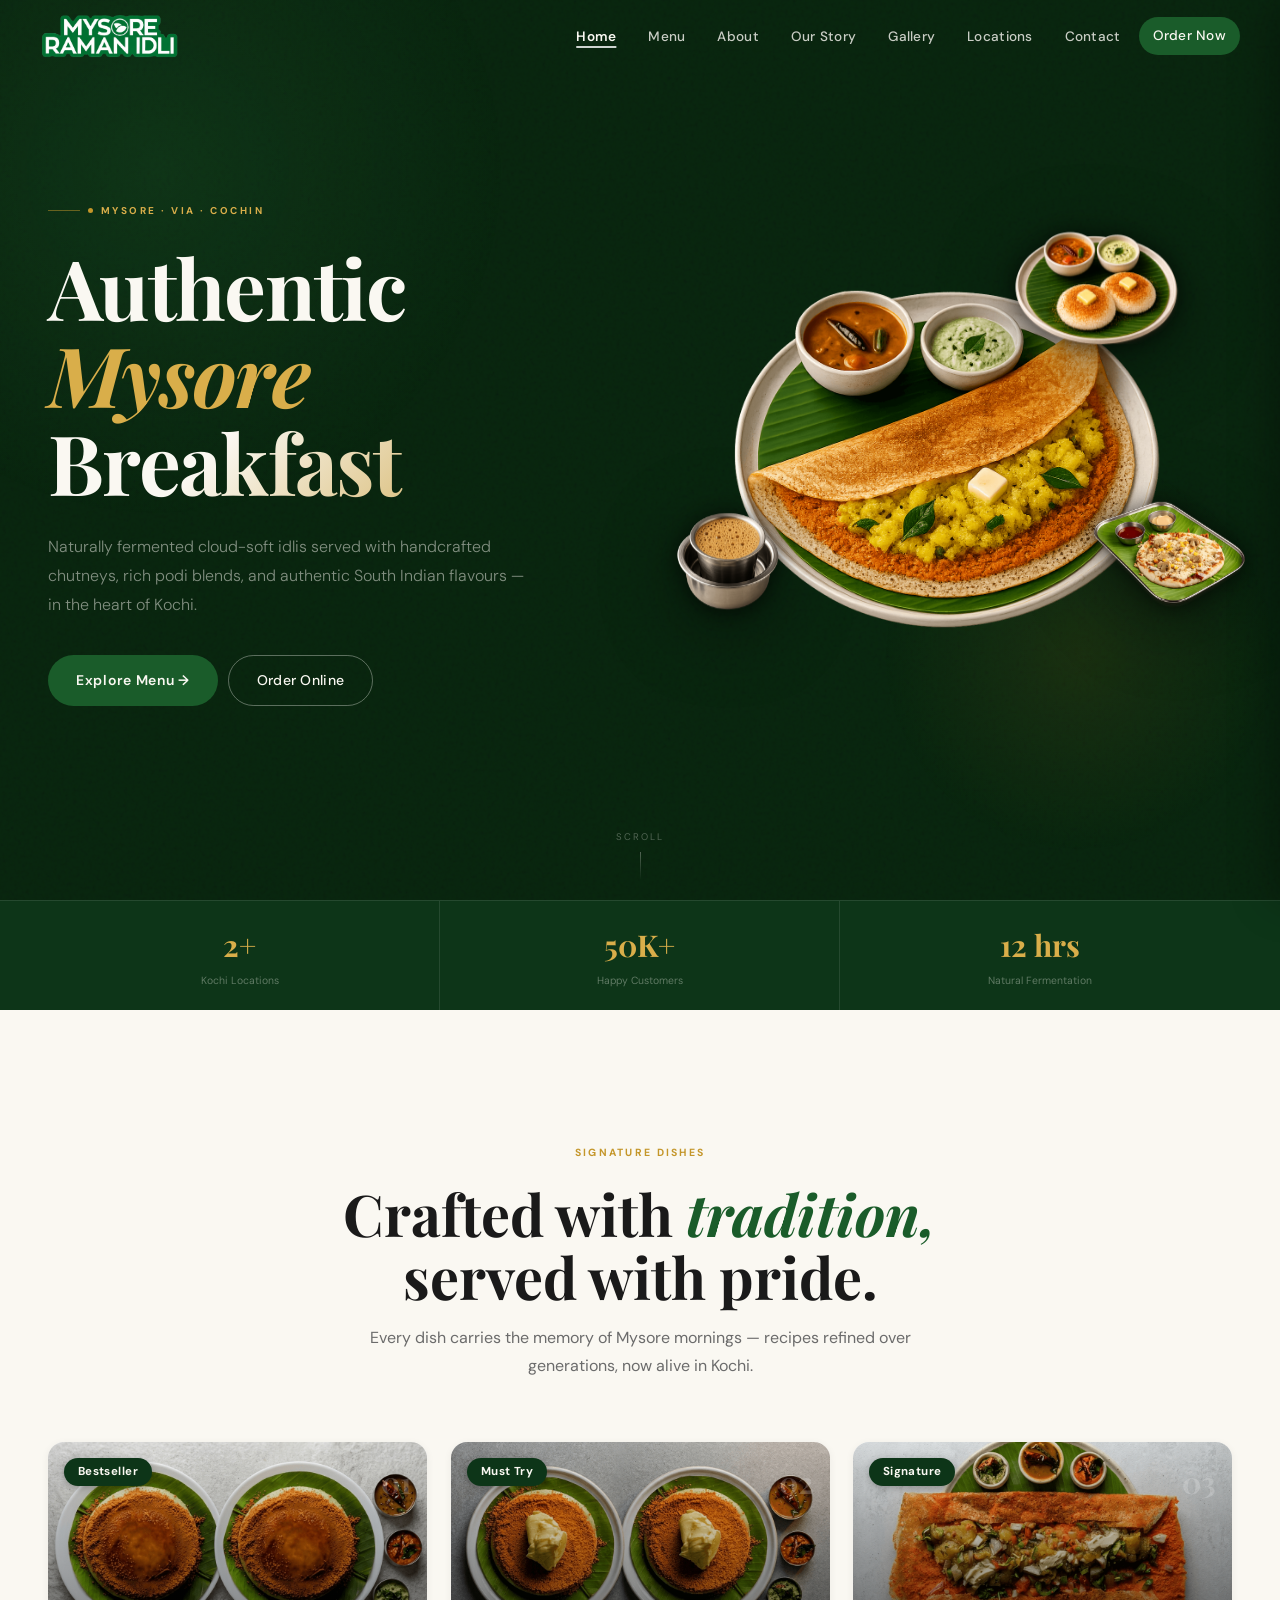
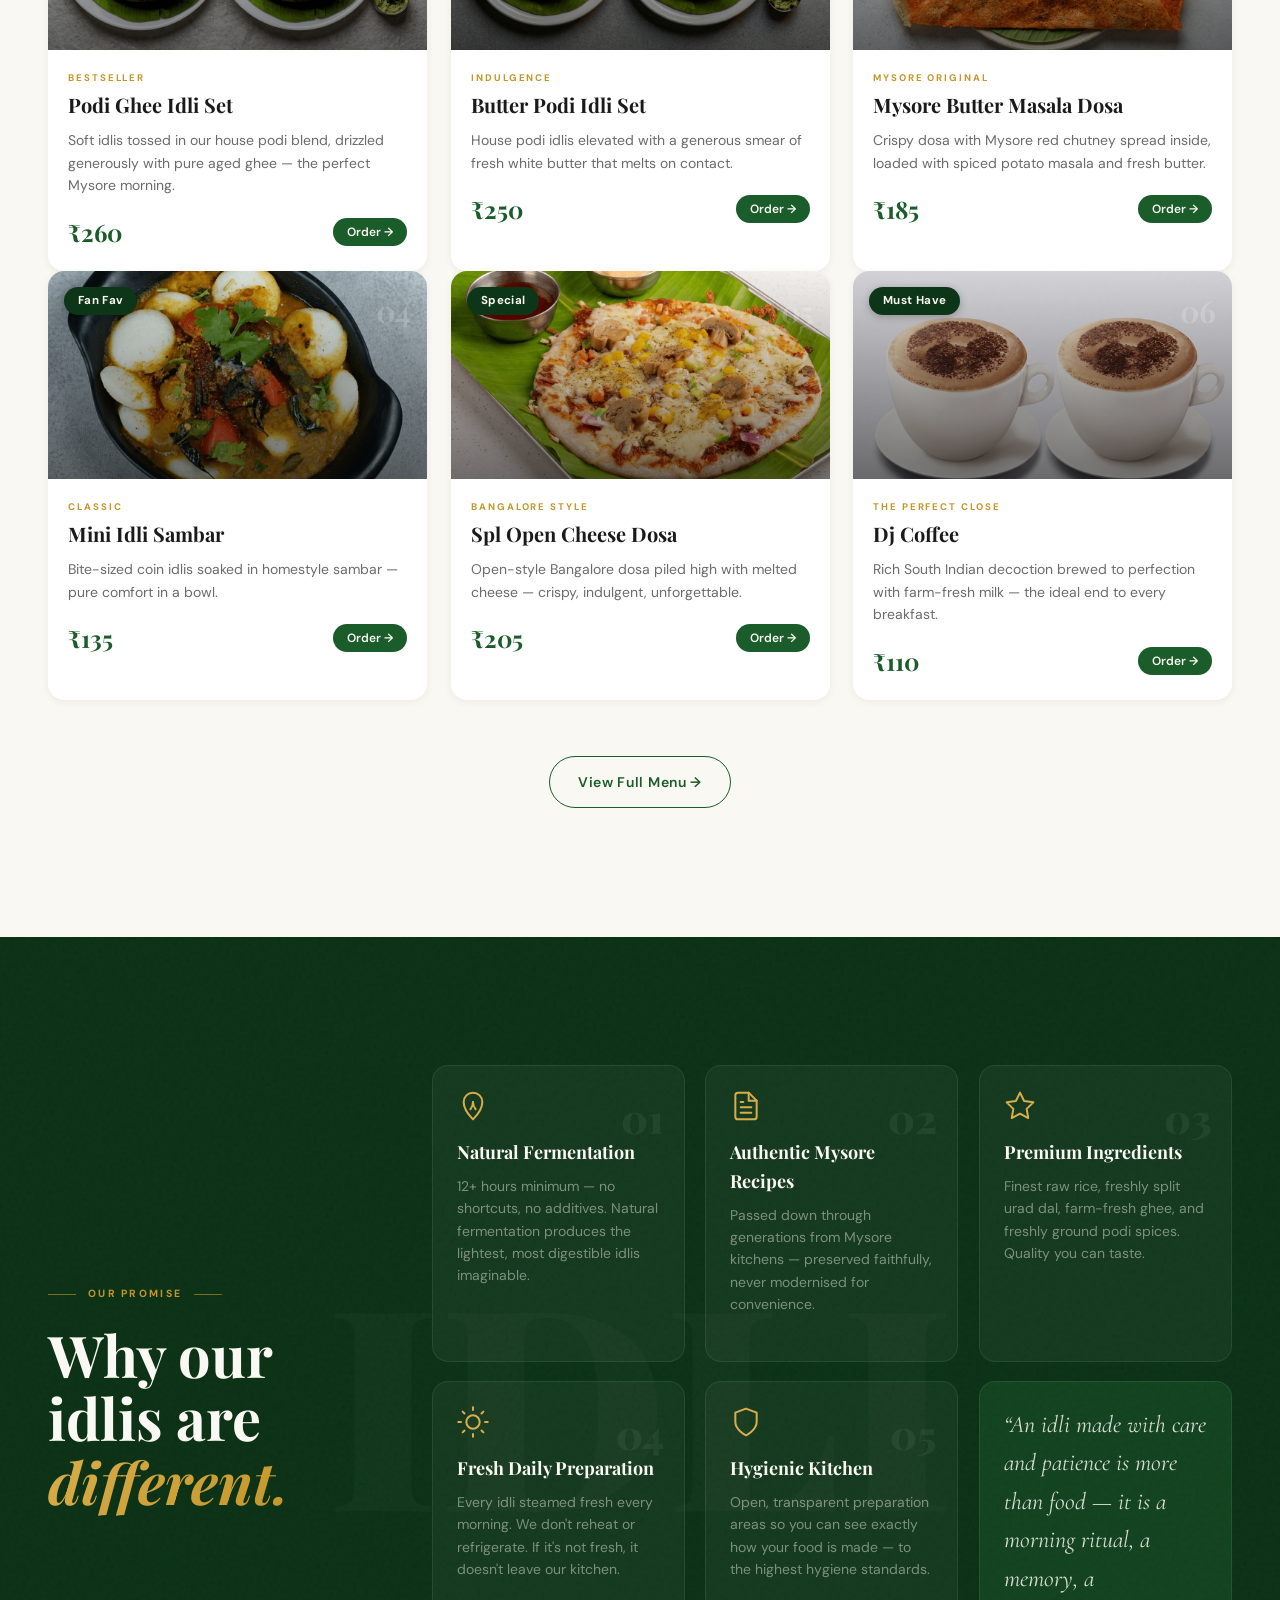
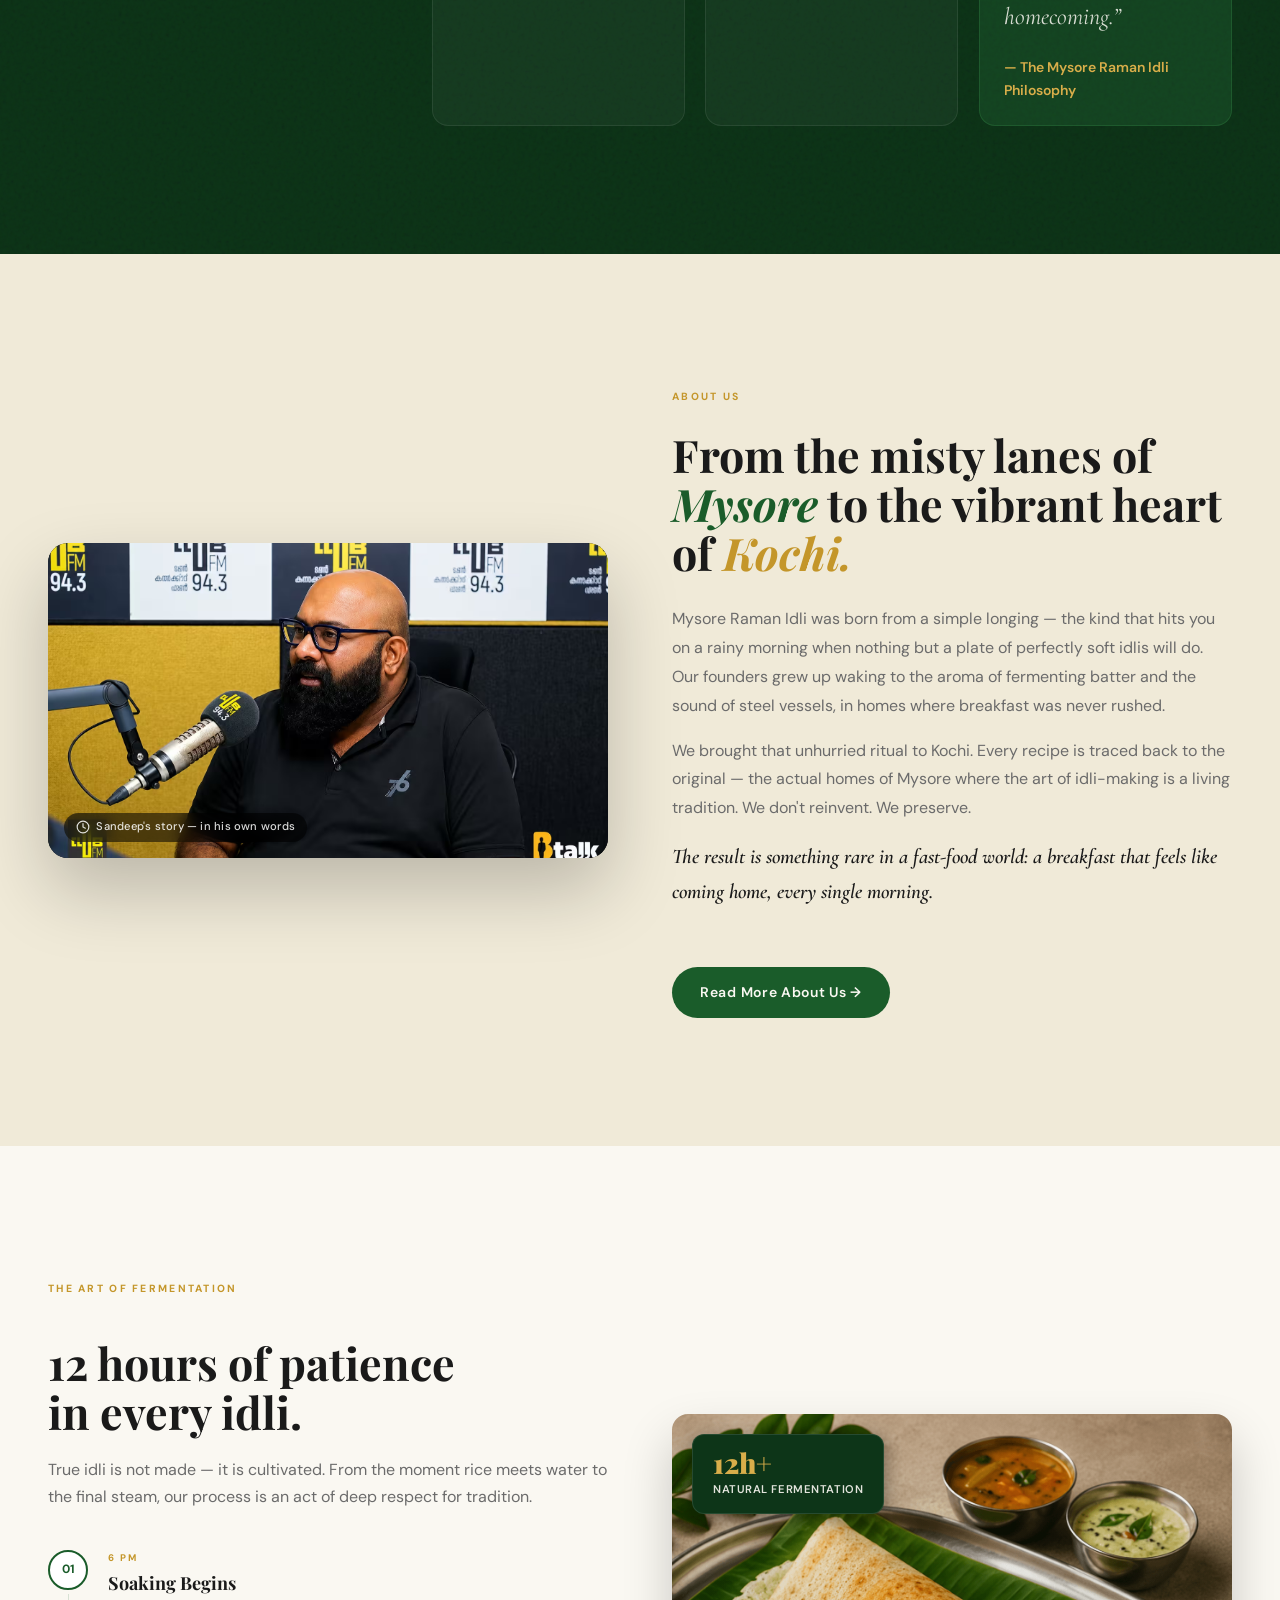
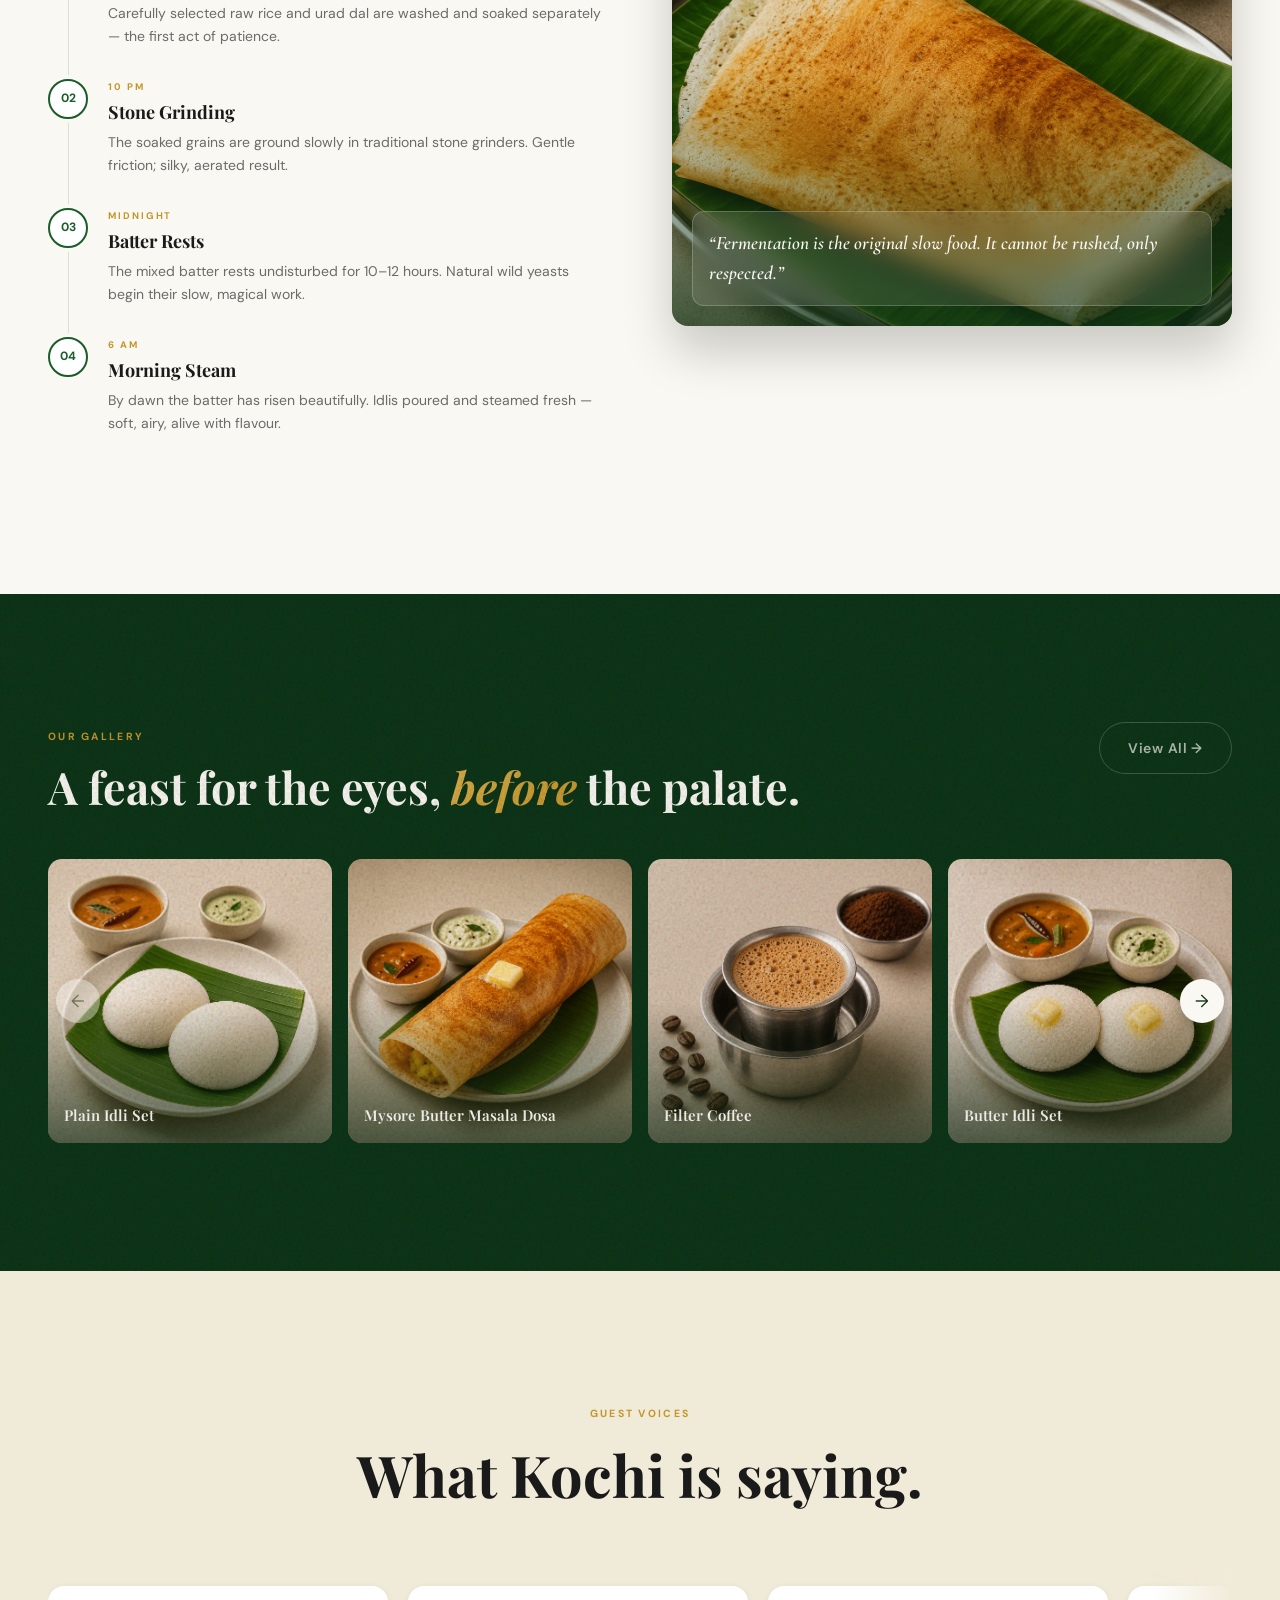
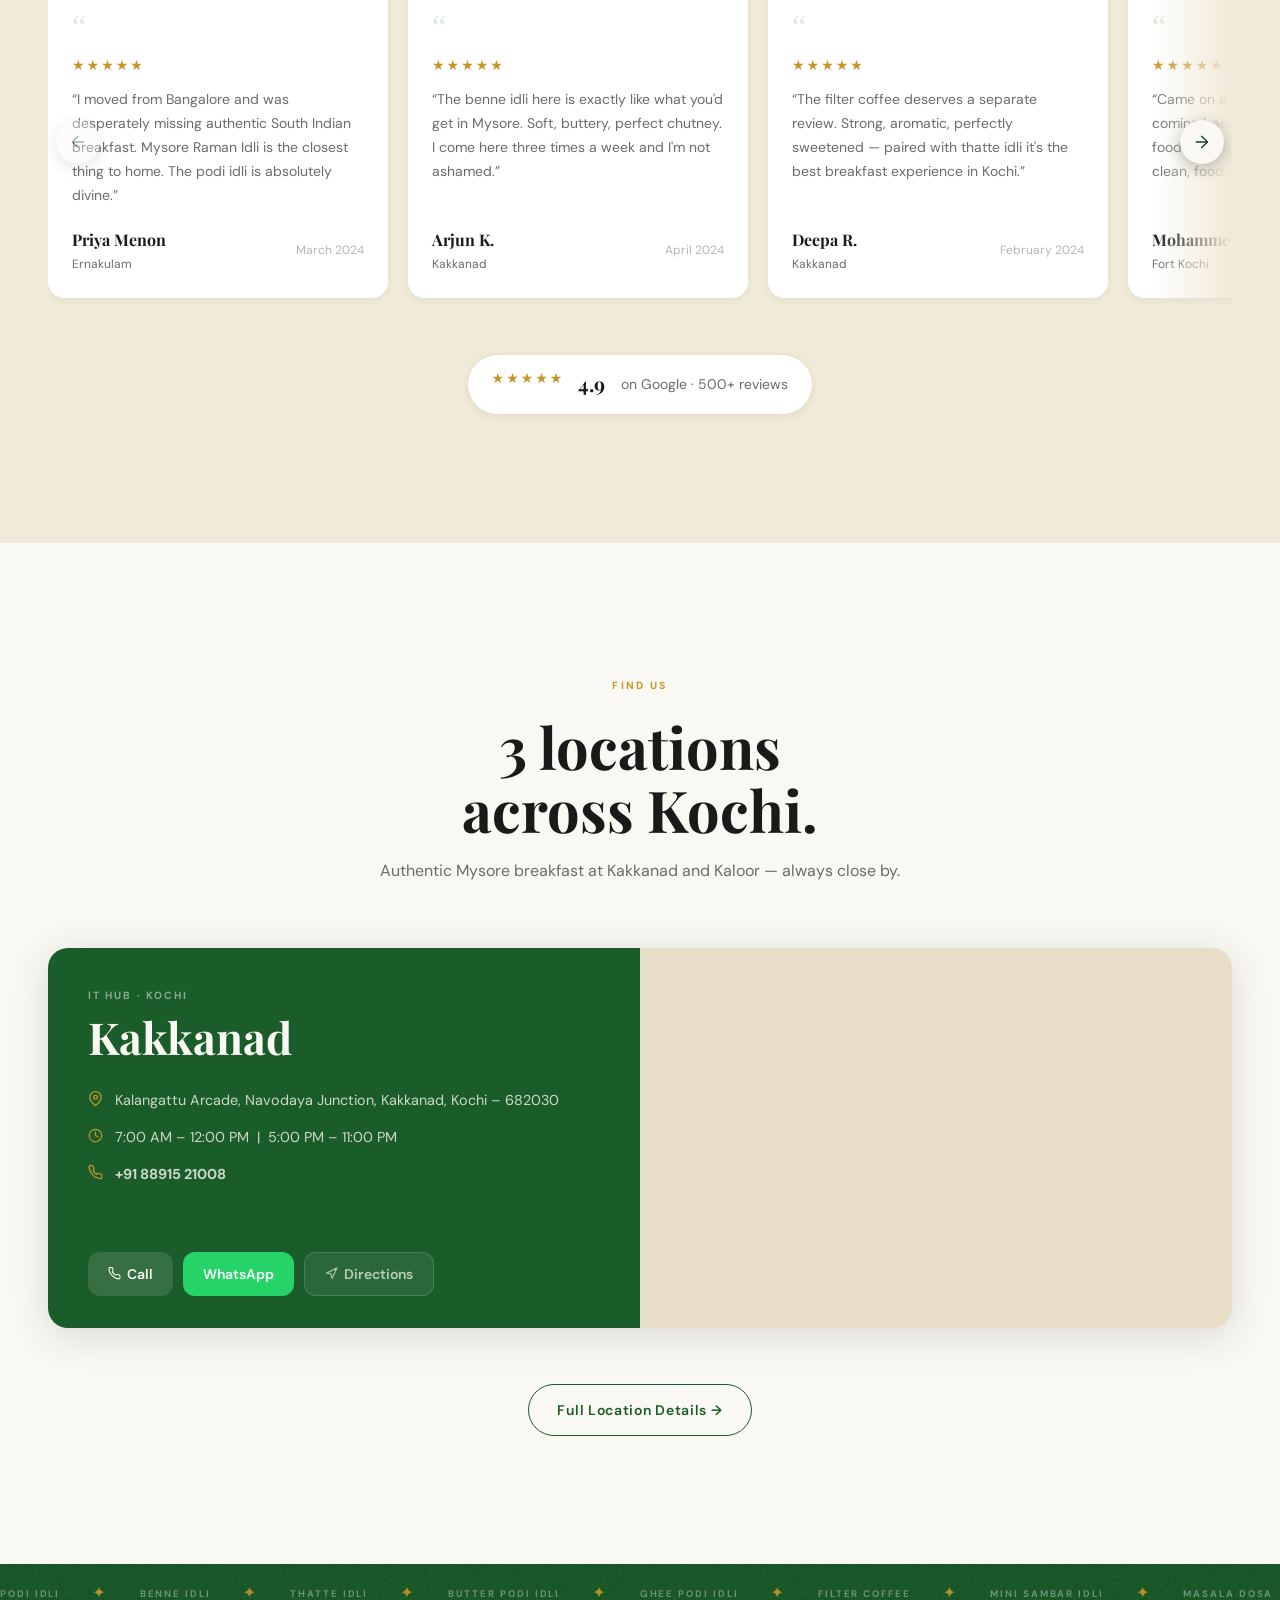
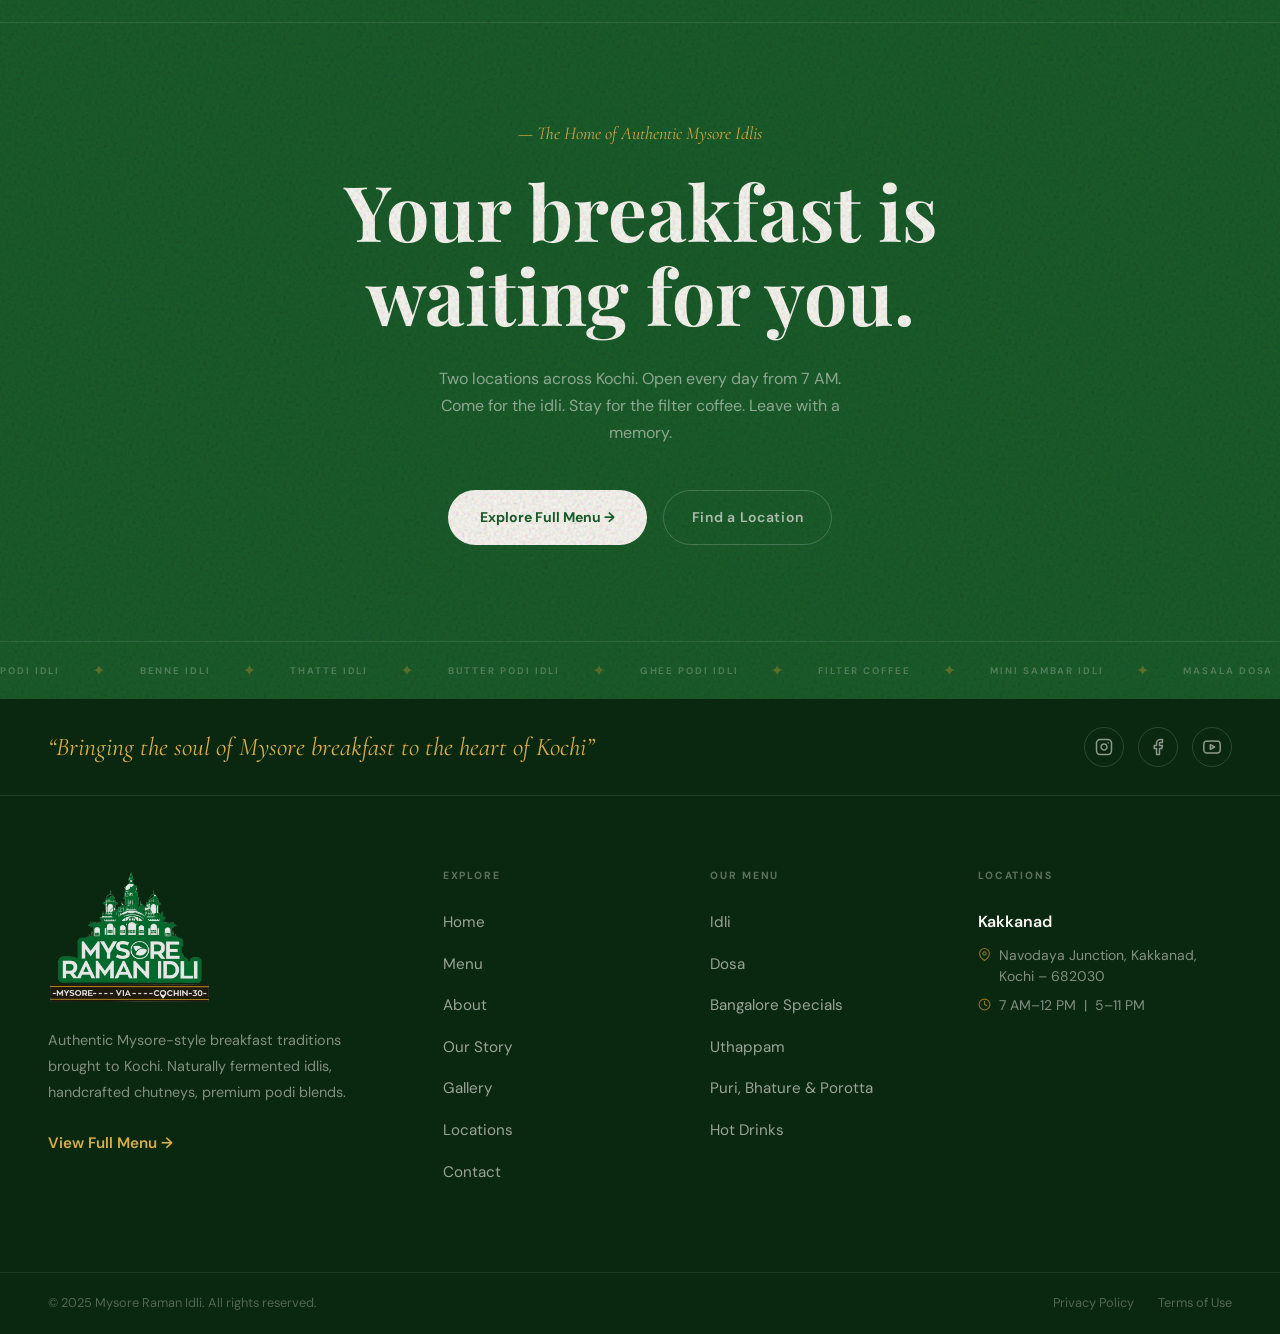
==== commit e61bcc03: "Home story section: replace YouTube with local video, add tag label, redesign layout" ====
--- a/docs/index.html
+++ b/docs/index.html
@@ -332,14 +332,25 @@
 <section class="story-section">
   <div class="container-xl">
     <div class="story-grid">
-      <div class="story-video-wrap reveal-left">
-        <iframe
-          src="https://www.youtube.com/embed/CPNdASzoP14?rel=0&modestbranding=1"
-          title="Mysore Raman Idli — Our Story"
-          allow="accelerometer; autoplay; clipboard-write; encrypted-media; gyroscope; picture-in-picture"
-          allowfullscreen
-          loading="lazy">
-        </iframe>
+      <div class="story-video-wrap reveal-left" id="homeVideoWrap">
+        <video
+          id="homeVideo"
+          class="home-story-video"
+          src="images/sandeep-interview-web.mp4"
+          preload="none"
+          playsinline
+          poster="images/sandeep-poster.avif"
+        ></video>
+        <div class="svp-overlay state-idle" id="homeVideoOverlay">
+          <button class="svp-btn" id="homeVideoBtn" aria-label="Play video">
+            <svg class="svp-icon-play" width="28" height="28" viewBox="0 0 24 24" fill="currentColor"><polygon points="5,3 19,12 5,21"/></svg>
+            <svg class="svp-icon-pause" width="28" height="28" viewBox="0 0 24 24" fill="currentColor"><rect x="5" y="3" width="4" height="18" rx="1"/><rect x="15" y="3" width="4" height="18" rx="1"/></svg>
+          </button>
+        </div>
+        <div class="home-video-tag">
+          <svg width="14" height="14" viewBox="0 0 24 24" fill="none" stroke="currentColor" stroke-width="2" stroke-linecap="round" stroke-linejoin="round"><circle cx="12" cy="12" r="10"/><polyline points="12 6 12 12 16 14"/></svg>
+          Sandeep's story — in his own words
+        </div>
       </div>
       <div class="story-text reveal">
         <div class="section-label" style="margin-bottom:1.5rem;">About Us</div>
@@ -799,5 +810,25 @@
 </footer>
 
 <script src="js/main.js"></script>
+<script>
+  (function () {
+    const video   = document.getElementById('homeVideo');
+    const overlay = document.getElementById('homeVideoOverlay');
+    const btn     = document.getElementById('homeVideoBtn');
+    if (!video || !overlay || !btn) return;
+    const isTouchDevice = () => window.matchMedia('(hover: none)').matches;
+    function setIdle()    { overlay.className = 'svp-overlay state-idle'; }
+    function setPlaying() { overlay.className = 'svp-overlay state-playing'; }
+    setIdle();
+    btn.addEventListener('click', () => { video.paused ? video.play() : video.pause(); });
+    overlay.addEventListener('click', (e) => {
+      if (e.target === btn || btn.contains(e.target)) return;
+      if (isTouchDevice() && !video.paused) video.pause();
+    });
+    video.addEventListener('play',  setPlaying);
+    video.addEventListener('pause', setIdle);
+    video.addEventListener('ended', setIdle);
+  })();
+</script>
 </body>
 </html>
--- a/docs/css/styles.css
+++ b/docs/css/styles.css
@@ -919,7 +919,7 @@
   align-items: center;
 }
 @media (min-width: 1024px) {
-  .story-grid { grid-template-columns: repeat(2, 1fr); gap: 5rem; }
+  .story-grid { grid-template-columns: 1fr 1fr; gap: 4rem; align-items: center; }
 }
 .story-images { position: relative; order: 2; }
 @media (min-width: 1024px) { .story-images { order: 1; } }
@@ -1720,20 +1720,21 @@
   .about-story-link {
     display: inline-flex;
     align-items: center;
-    gap: 0.4rem;
-    margin-top: 1.5rem;
+    gap: 0.5rem;
+    margin-top: 1.25rem;
     font-family: 'DM Sans', sans-serif;
     font-size: 0.875rem;
     font-weight: 600;
-    color: var(--forest-green);
+    color: var(--cream);
+    background: var(--forest-green);
     text-decoration: none;
-    border-bottom: 1px solid rgba(26,92,42,0.3);
-    padding-bottom: 2px;
-    transition: color 0.2s, border-color 0.2s;
+    padding: 0.75rem 1.5rem;
+    border-radius: 0.375rem;
+    transition: background 0.2s, transform 0.15s;
   }
   .about-story-link:hover {
-    color: var(--forest-light);
-    border-color: var(--forest-light);
+    background: var(--forest-light);
+    transform: translateY(-1px);
   }
 }
 .about-facts {
@@ -1781,9 +1782,9 @@
 }
 .story-video-wrap {
   position: relative;
-  border-radius: 1rem;
+  border-radius: 1.25rem;
   overflow: hidden;
-  box-shadow: 0 25px 60px rgba(0,0,0,0.25);
+  box-shadow: 0 32px 72px rgba(0,0,0,0.22);
   aspect-ratio: 16 / 9;
   background: #000;
   order: 2;
@@ -1796,6 +1797,32 @@
   height: 100%;
   border: none;
   display: block;
+}
+.home-story-video {
+  width: 100%;
+  height: 100%;
+  object-fit: cover;
+  display: block;
+}
+/* Tag label on video */
+.home-video-tag {
+  position: absolute;
+  bottom: 1rem;
+  left: 1rem;
+  display: inline-flex;
+  align-items: center;
+  gap: 0.4rem;
+  background: rgba(0,0,0,0.55);
+  backdrop-filter: blur(8px);
+  -webkit-backdrop-filter: blur(8px);
+  color: rgba(255,255,255,0.85);
+  font-family: 'DM Sans', sans-serif;
+  font-size: 0.7rem;
+  font-weight: 500;
+  padding: 0.35rem 0.75rem;
+  border-radius: 2rem;
+  pointer-events: none;
+  letter-spacing: 0.02em;
 }
 .about-text h2 { font-family: 'Playfair Display', serif; font-size: clamp(1.8rem, 3.5vw, 2.8rem); line-height: 1.1; color: var(--charcoal); margin-bottom: 1.5rem; }
 .about-text p { color: var(--mid-gray); line-height: 1.8; margin-bottom: 1.25rem; }
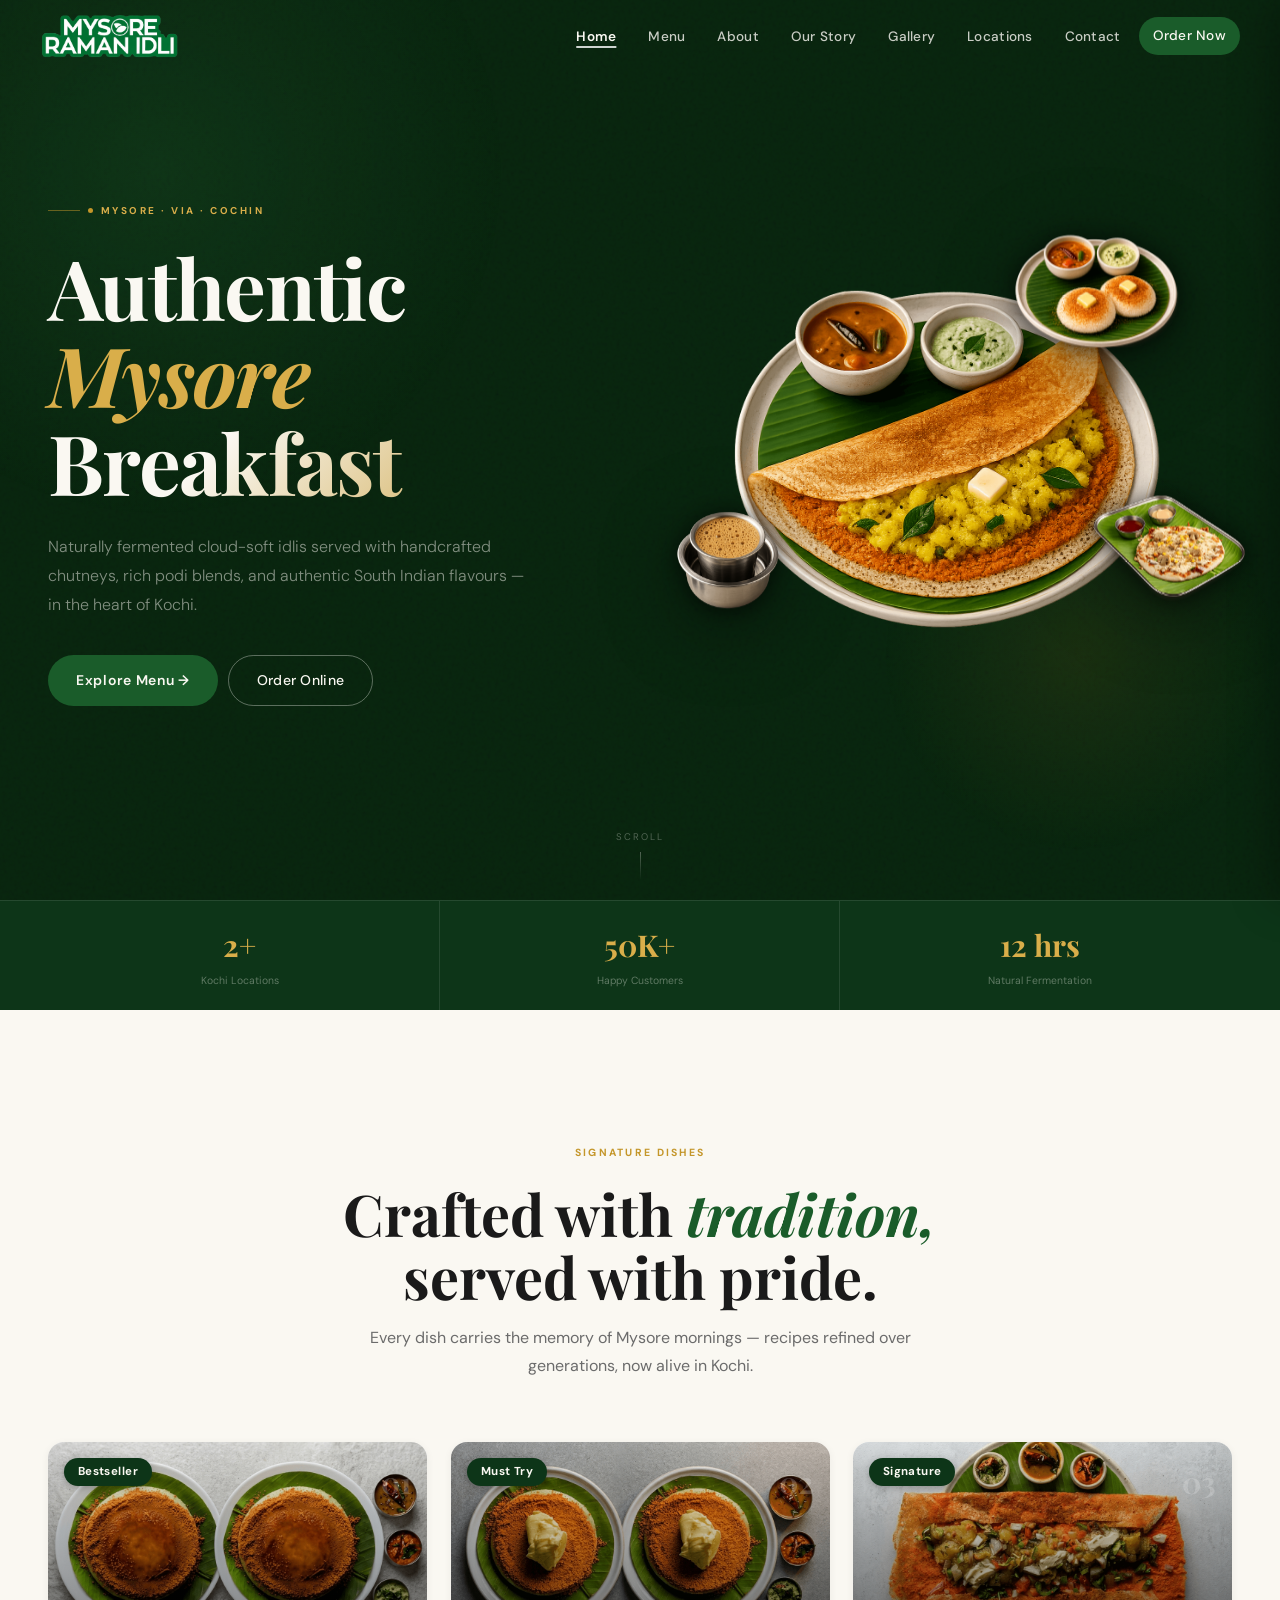
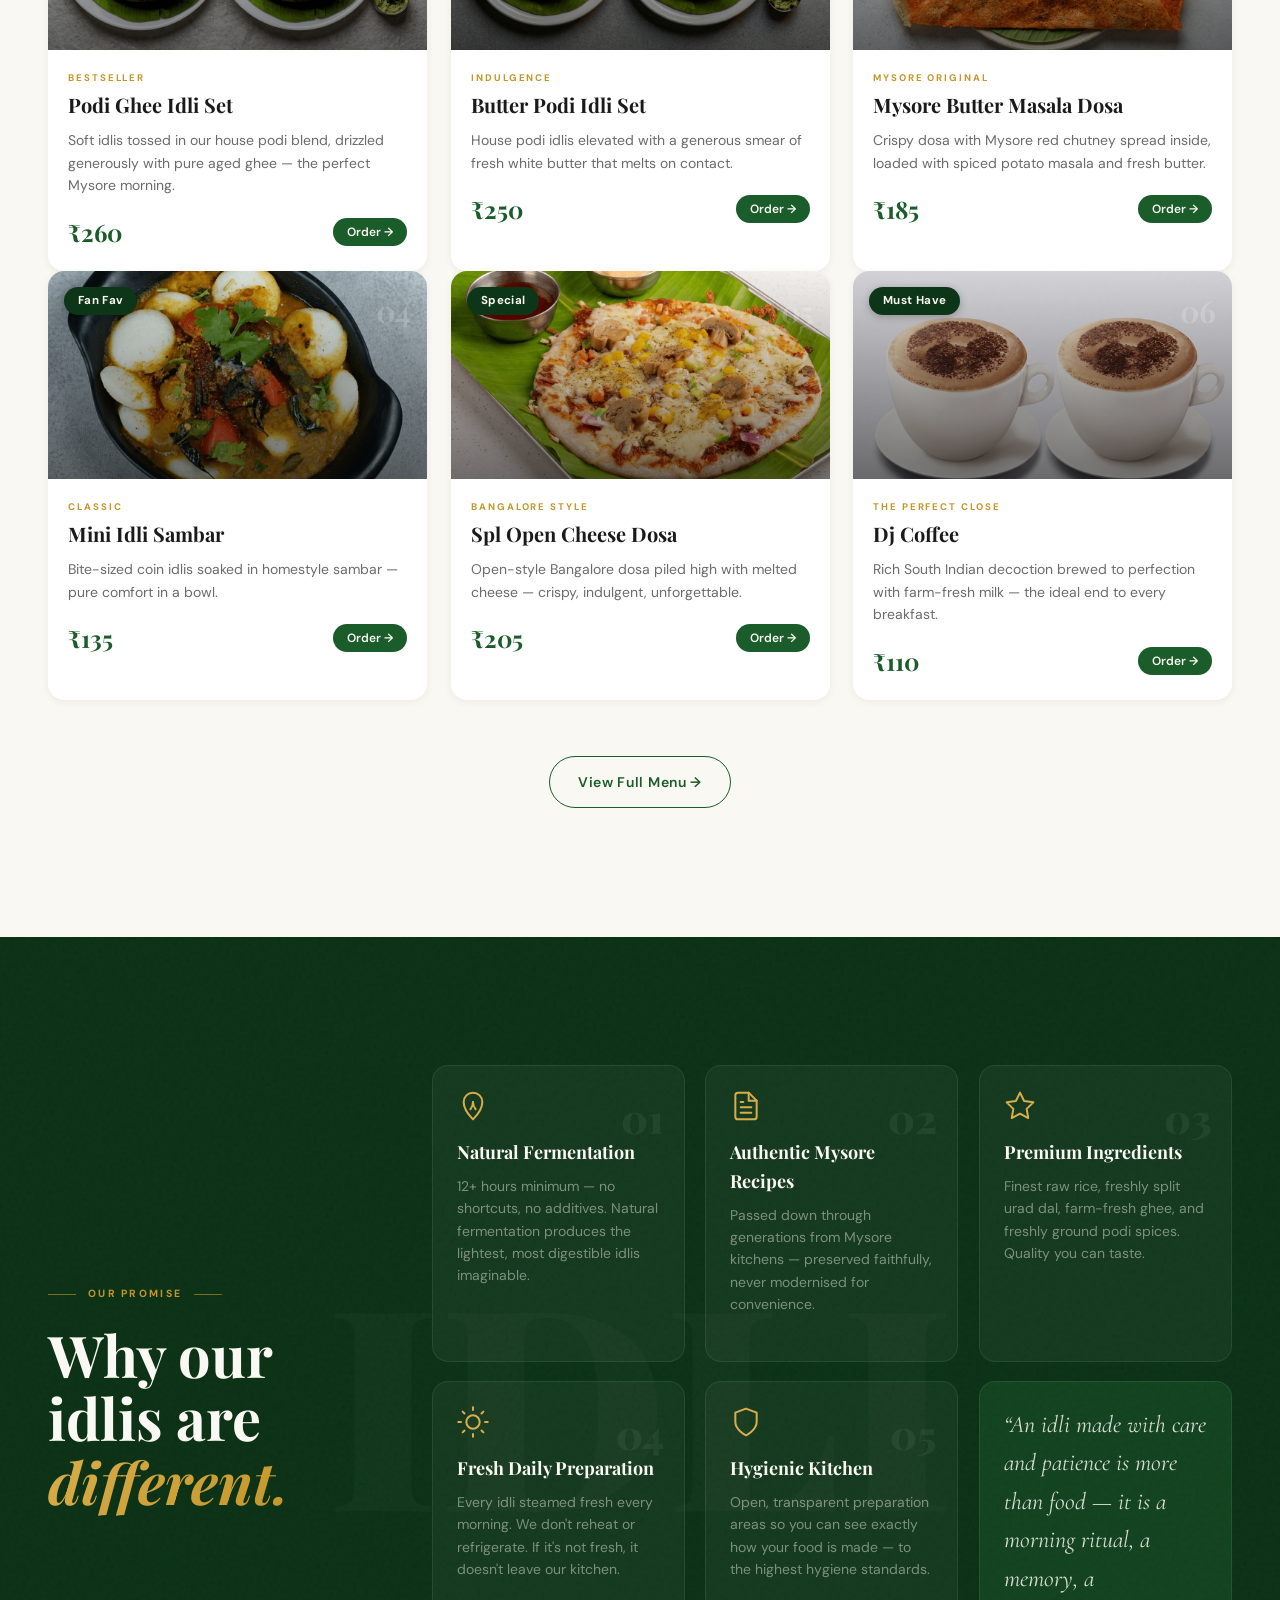
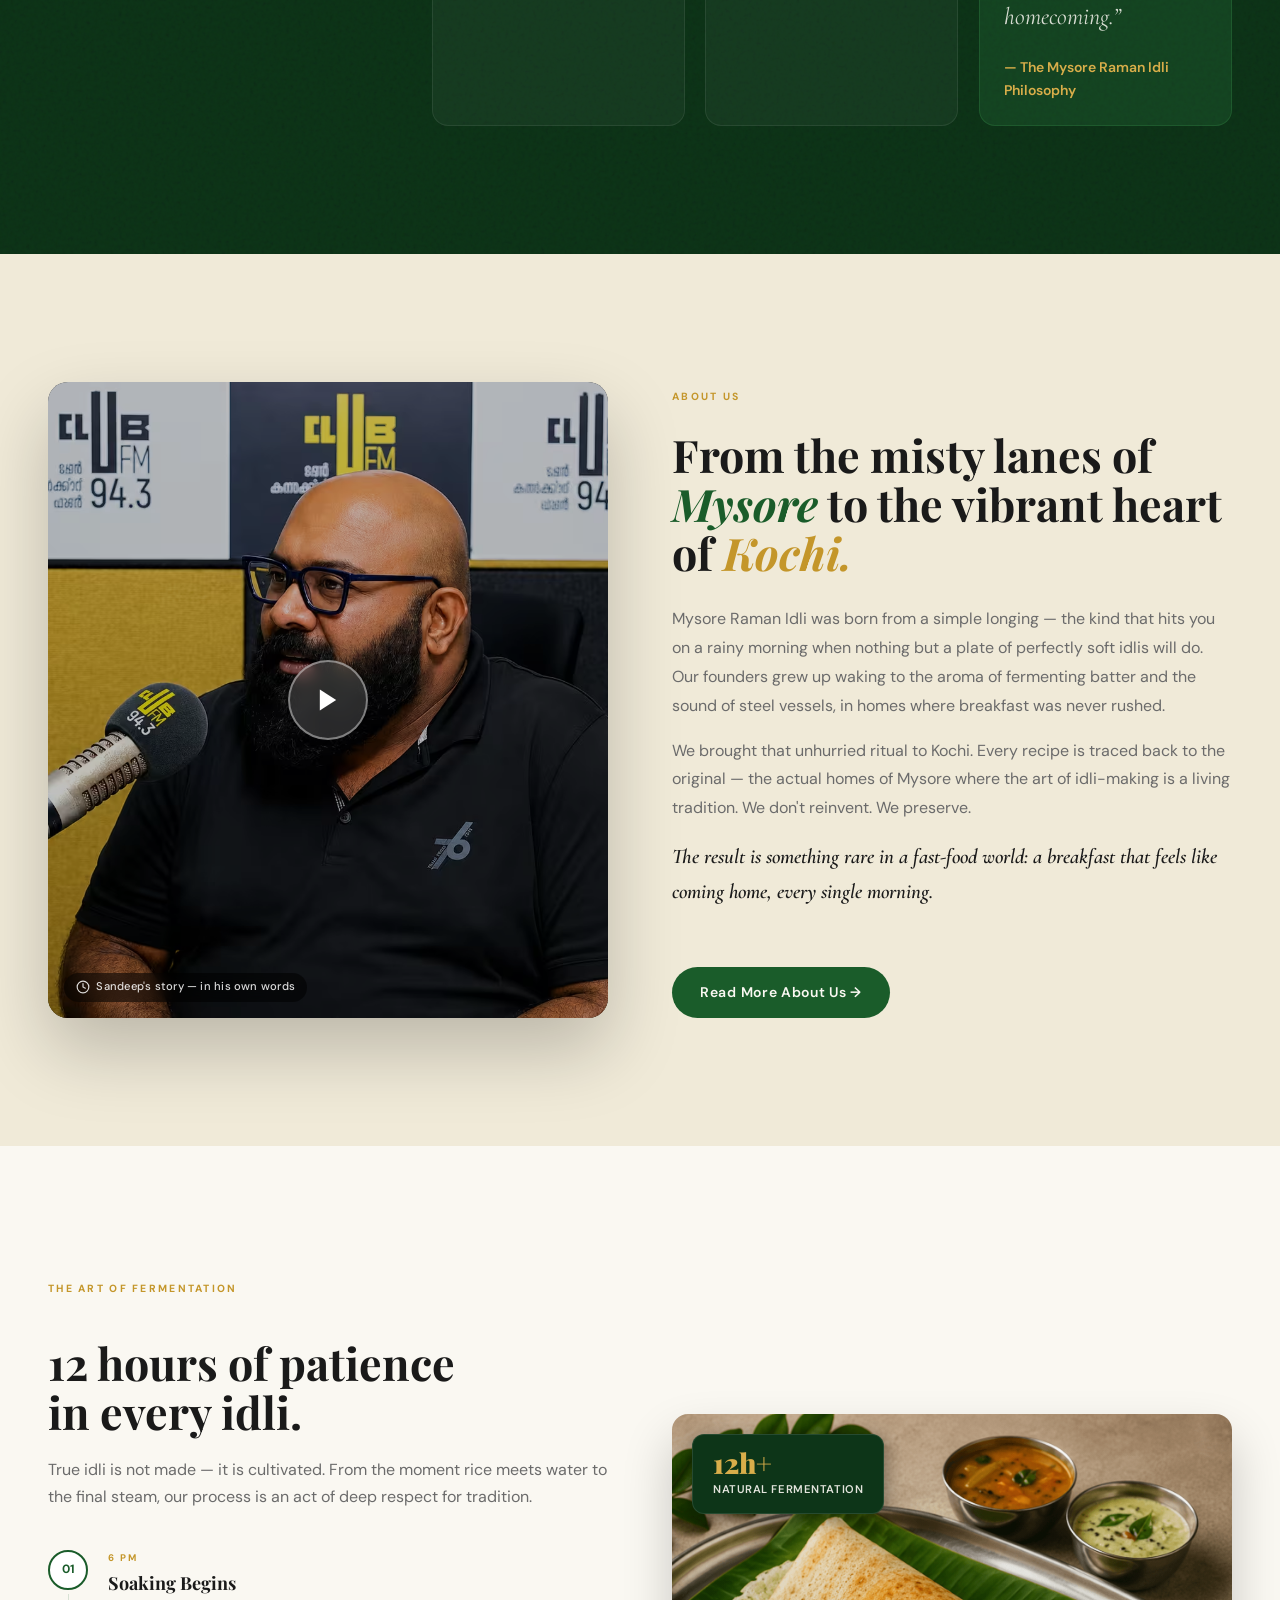
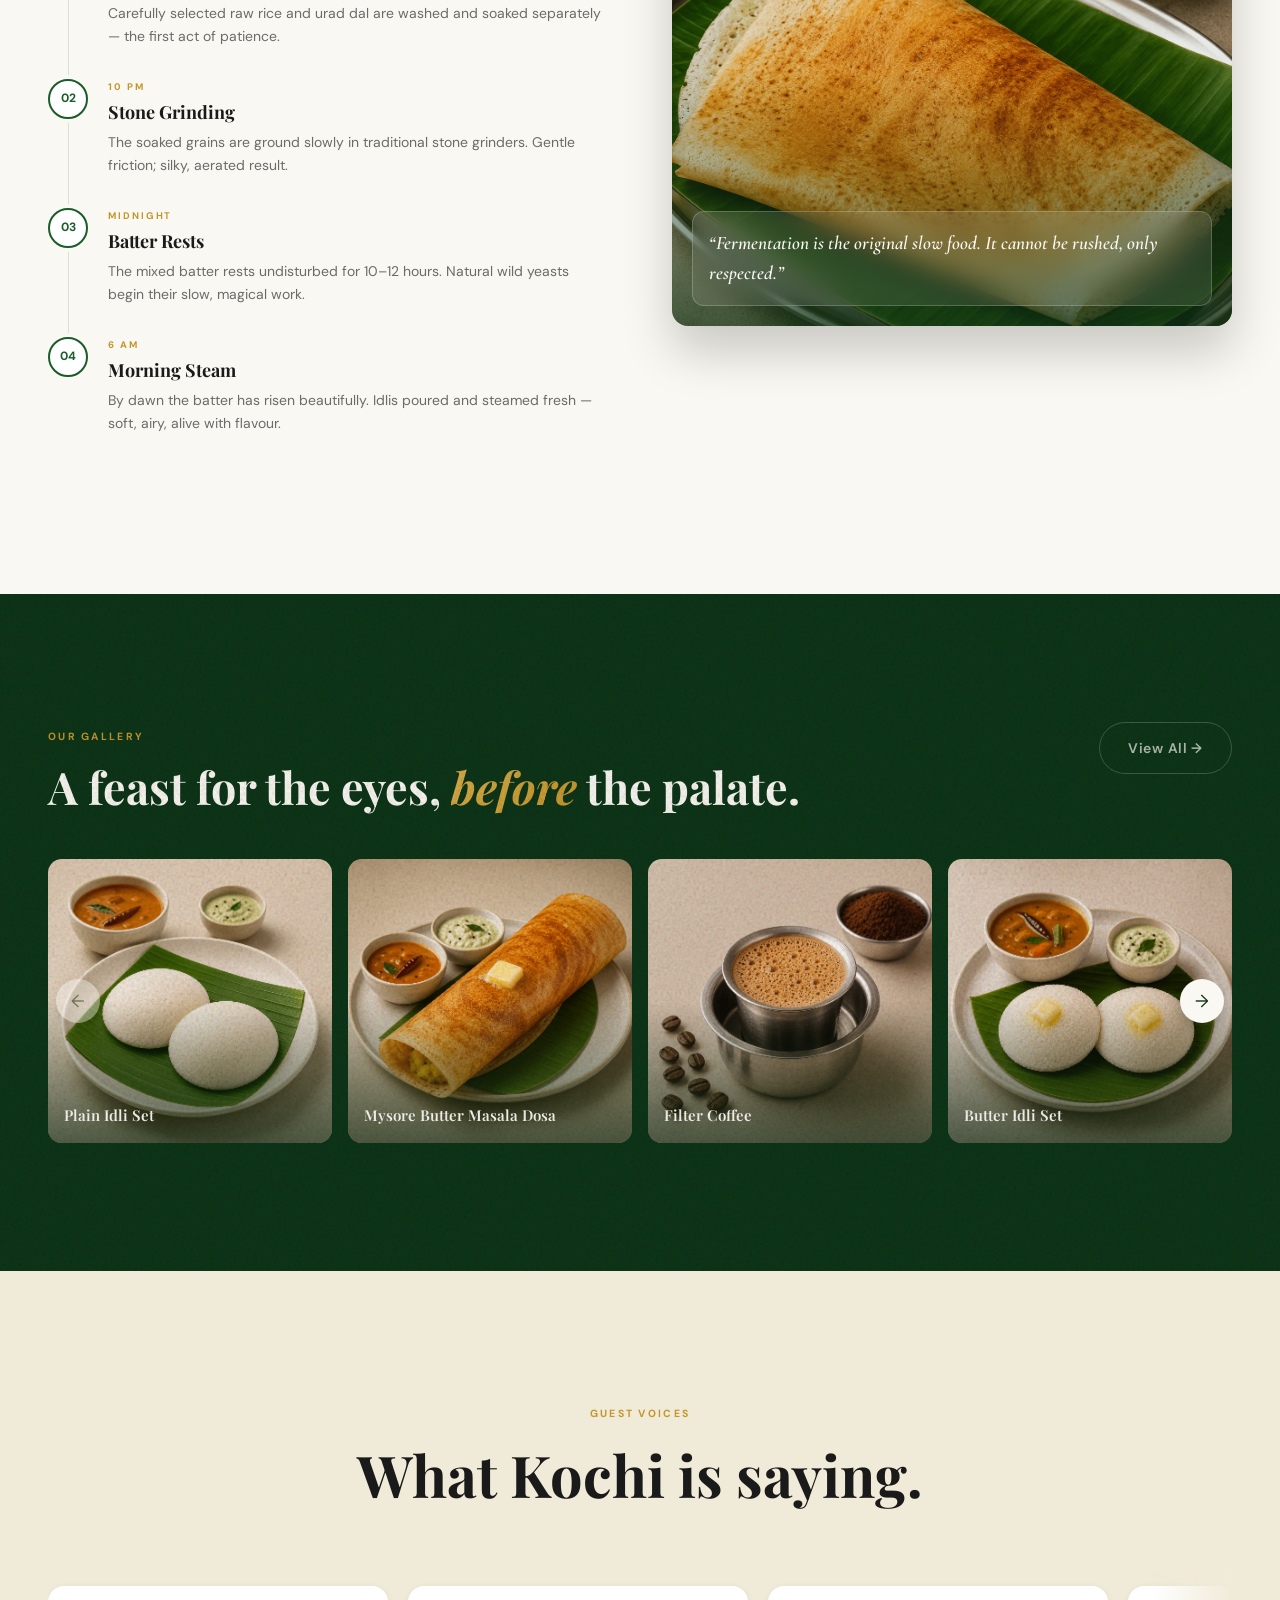
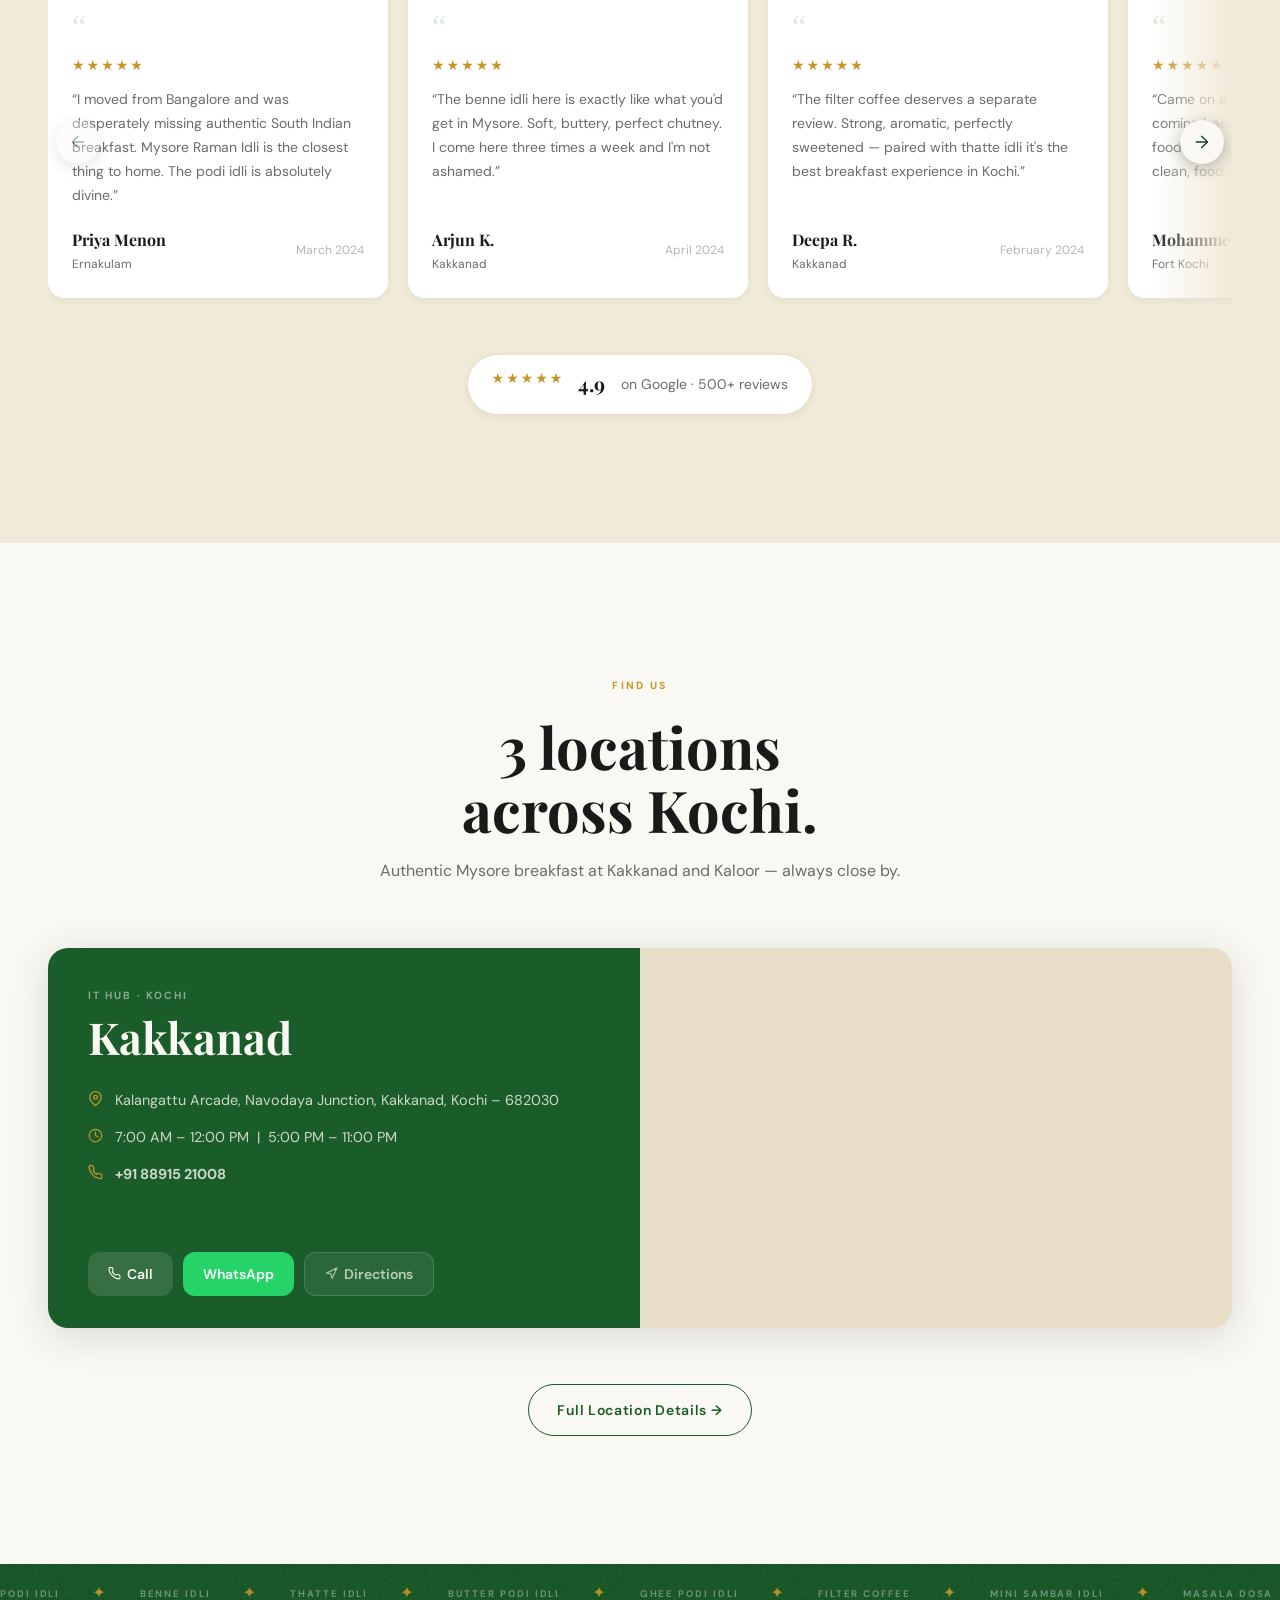
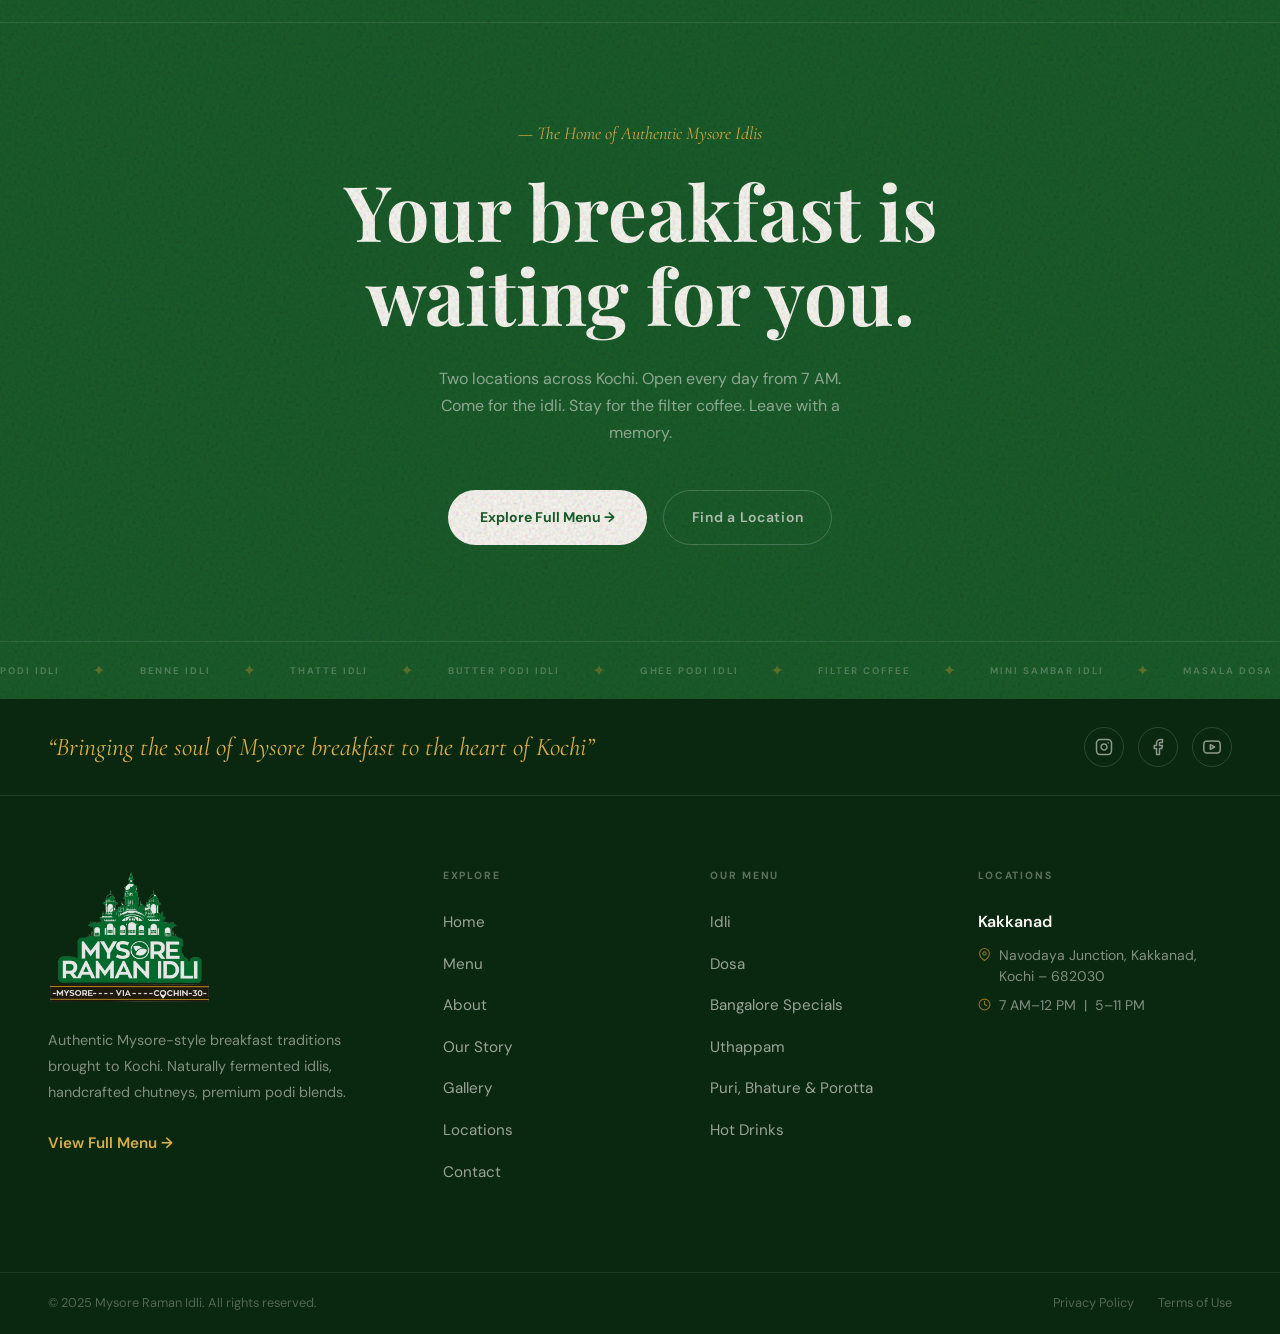
==== commit 8a1b1174: "Show native video controls on desktop when video is playing" ====
--- a/docs/index.html
+++ b/docs/index.html
@@ -817,8 +817,8 @@
     const btn     = document.getElementById('homeVideoBtn');
     if (!video || !overlay || !btn) return;
     const isTouchDevice = () => window.matchMedia('(hover: none)').matches;
-    function setIdle()    { overlay.className = 'svp-overlay state-idle'; }
-    function setPlaying() { overlay.className = 'svp-overlay state-playing'; }
+    function setIdle()    { overlay.className = 'svp-overlay state-idle'; video.removeAttribute('controls'); }
+    function setPlaying() { overlay.className = 'svp-overlay state-playing'; if (!isTouchDevice()) video.setAttribute('controls', ''); }
     setIdle();
     btn.addEventListener('click', () => { video.paused ? video.play() : video.pause(); });
     overlay.addEventListener('click', (e) => {
--- a/docs/css/styles.css
+++ b/docs/css/styles.css
@@ -919,7 +919,7 @@
   align-items: center;
 }
 @media (min-width: 1024px) {
-  .story-grid { grid-template-columns: 1fr 1fr; gap: 4rem; align-items: center; }
+  .story-grid { grid-template-columns: 1fr 1fr; gap: 4rem; align-items: stretch; }
 }
 .story-images { position: relative; order: 2; }
 @media (min-width: 1024px) { .story-images { order: 1; } }
@@ -1789,7 +1789,14 @@
   background: #000;
   order: 2;
 }
-@media (min-width: 1024px) { .story-video-wrap { order: 1; } }
+@media (min-width: 1024px) {
+  .story-video-wrap {
+    order: 1;
+    aspect-ratio: unset;
+    min-height: 380px;
+    height: 100%;
+  }
+}
 .story-video-wrap iframe {
   position: absolute;
   inset: 0;
@@ -1804,6 +1811,23 @@
   object-fit: cover;
   display: block;
 }
+/* Shared SVP (custom video player) styles for home page */
+.svp-overlay { position: absolute; inset: 0; display: flex; align-items: center; justify-content: center; transition: opacity 0.25s; }
+.svp-overlay.state-idle { background: rgba(0,0,0,0.25); opacity: 1; pointer-events: auto; }
+.svp-overlay.state-idle .svp-icon-pause { display: none; }
+.svp-overlay.state-idle .svp-icon-play  { display: block; }
+.svp-overlay.state-playing { opacity: 0; pointer-events: auto; }
+.svp-overlay.state-playing .svp-icon-pause { display: none; }
+.svp-overlay.state-playing .svp-icon-play  { display: none; }
+@media (hover: hover) {
+  .svp-overlay.state-playing { pointer-events: auto; background: transparent; }
+  .svp-overlay.state-playing:hover { opacity: 1; background: rgba(0,0,0,0.3); }
+  .svp-overlay.state-playing .svp-icon-pause { display: block; }
+  .svp-overlay.state-playing .svp-icon-play  { display: none; }
+}
+.svp-btn { width: 5rem; height: 5rem; border-radius: 50%; background: rgba(255,255,255,0.15); backdrop-filter: blur(8px); -webkit-backdrop-filter: blur(8px); border: 2px solid rgba(255,255,255,0.4); color: #fff; display: flex; align-items: center; justify-content: center; cursor: pointer; transition: background 0.2s, transform 0.15s; }
+.svp-btn:hover { background: rgba(255,255,255,0.25); transform: scale(1.08); }
+.svp-icon-play, .svp-icon-pause { flex-shrink: 0; }
 /* Tag label on video */
 .home-video-tag {
   position: absolute;
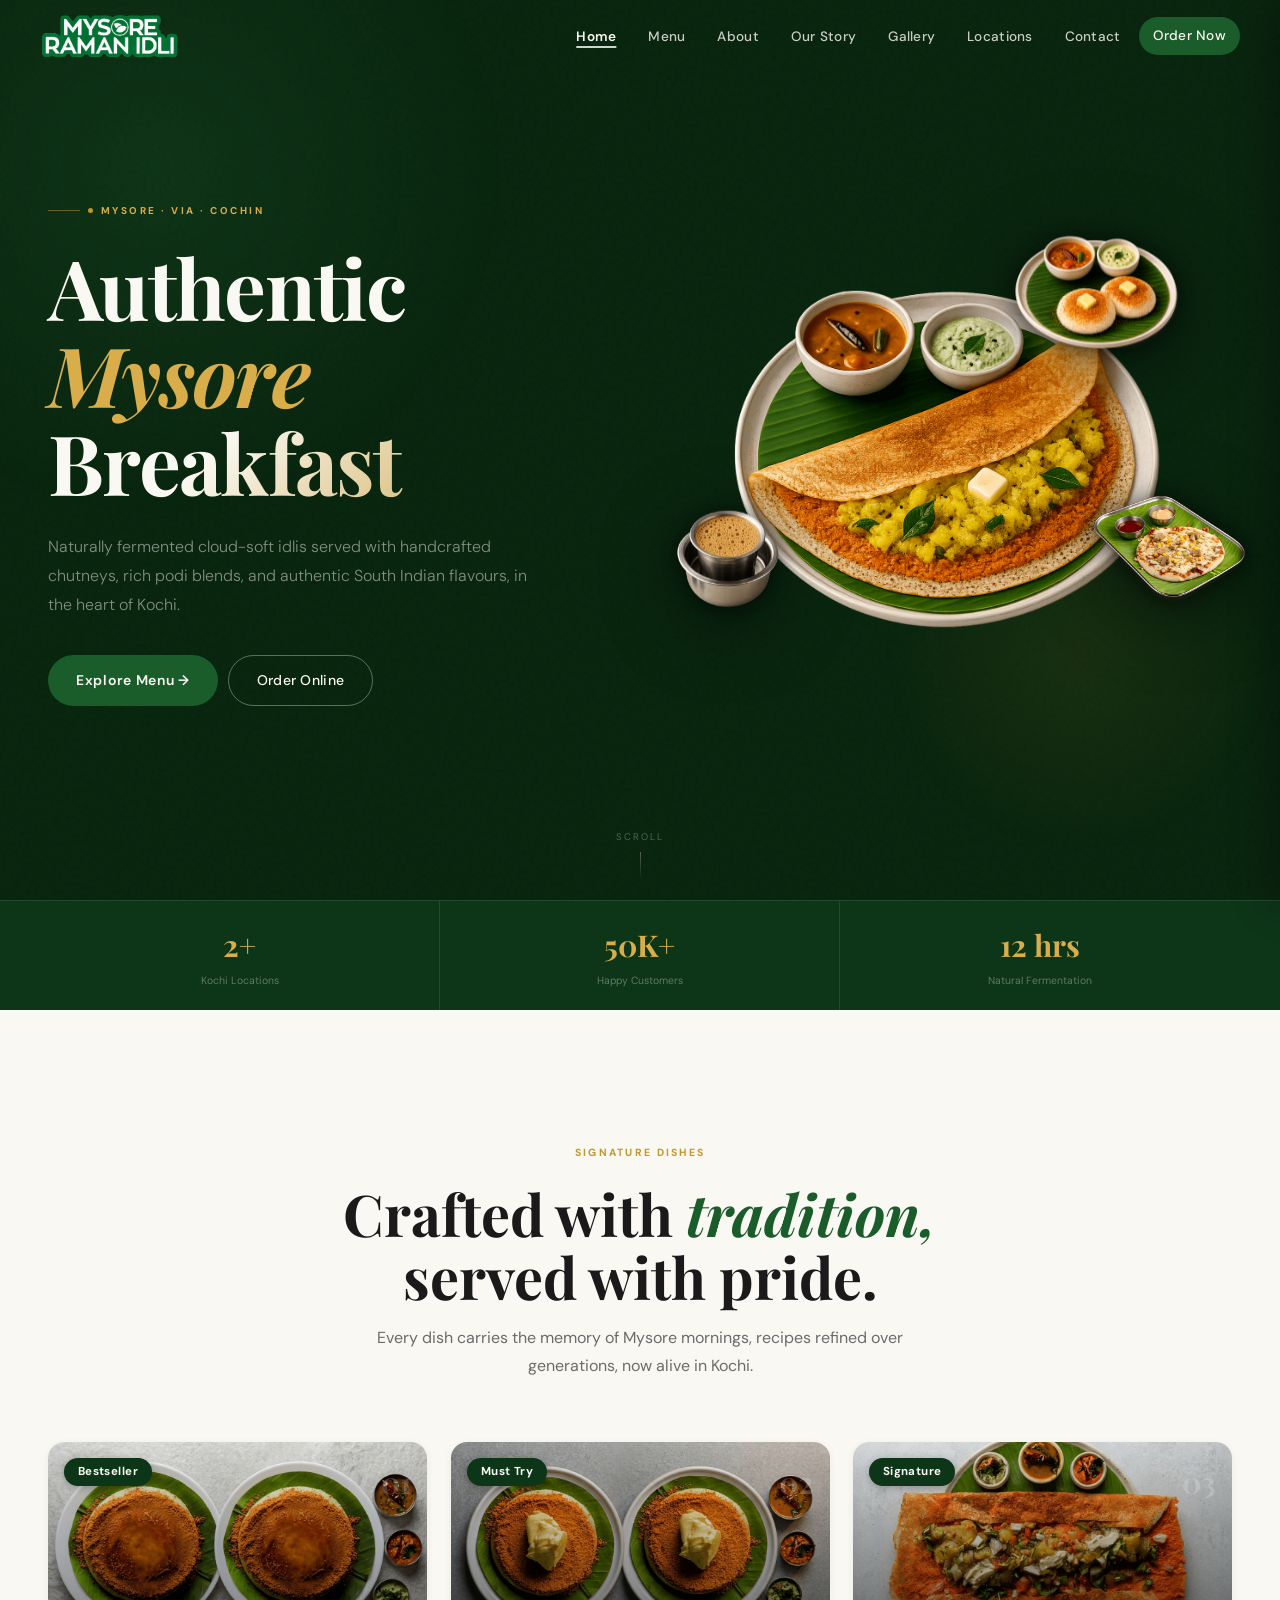
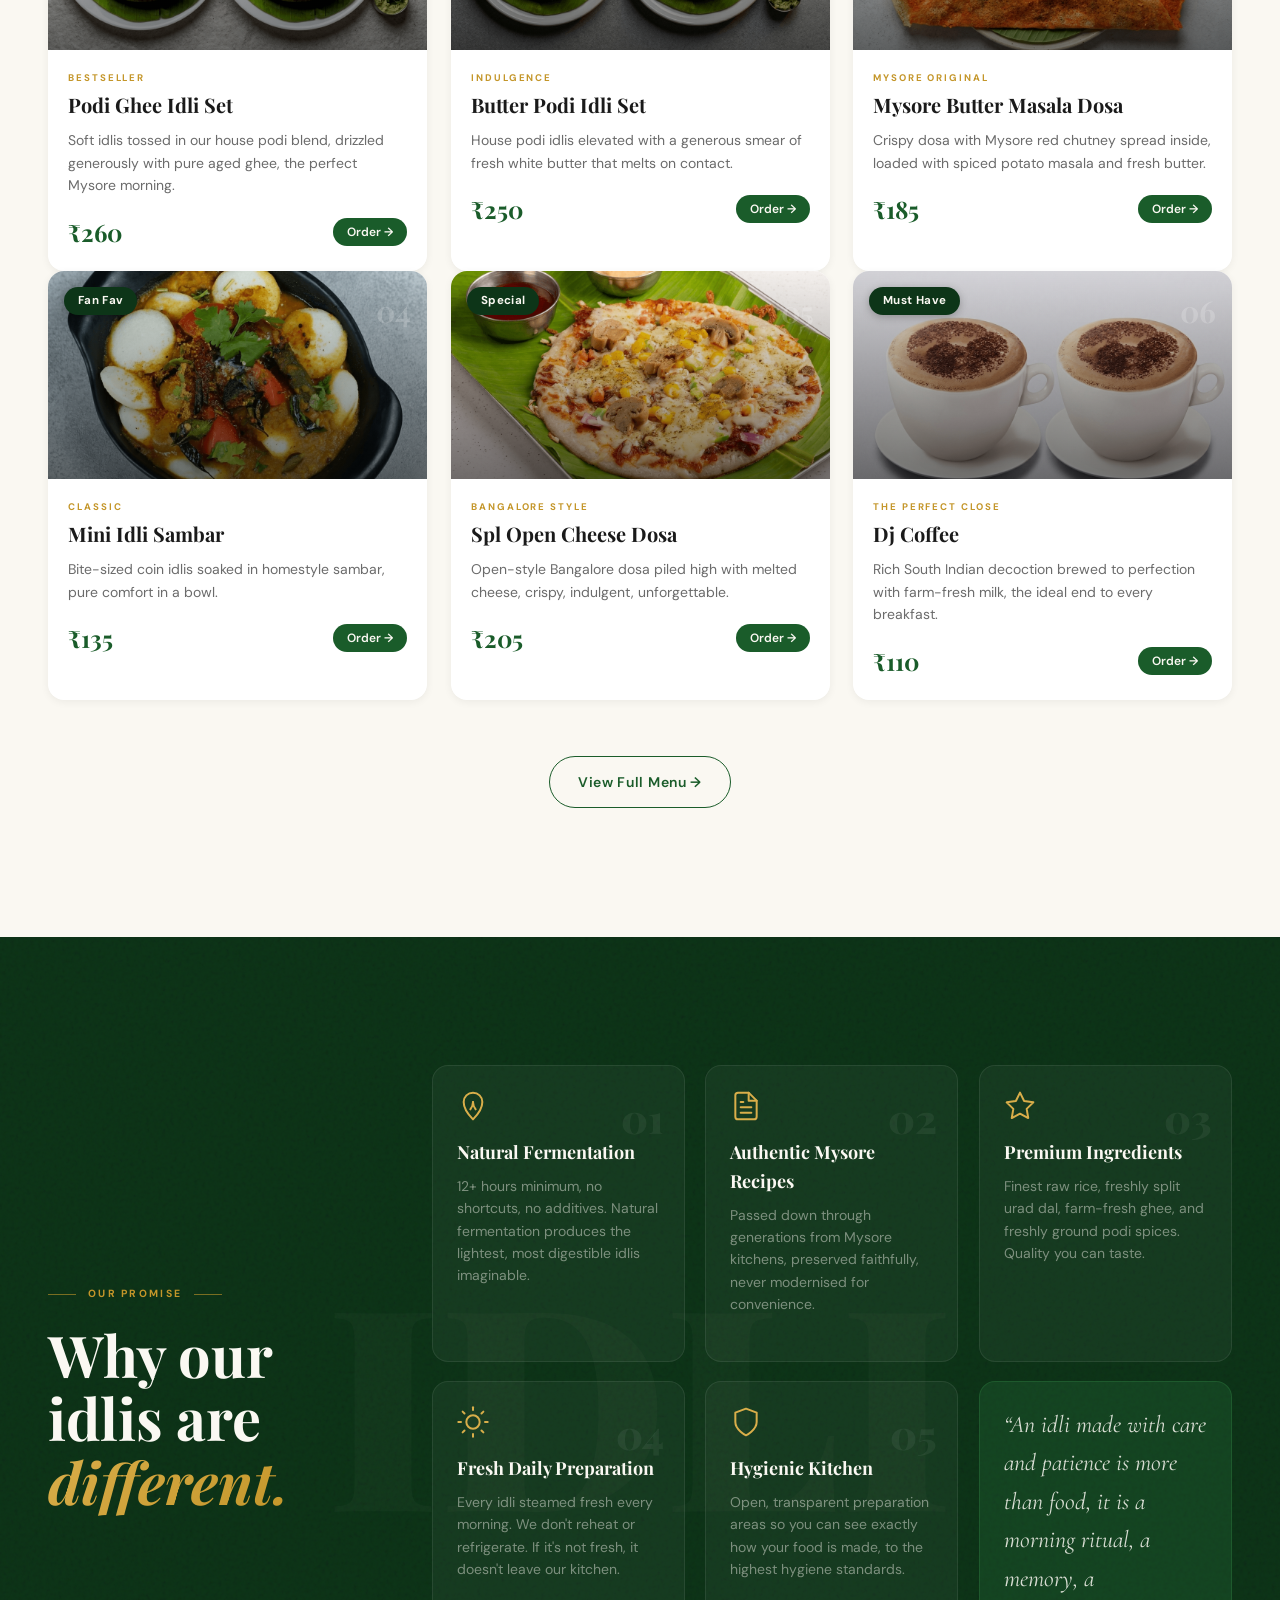
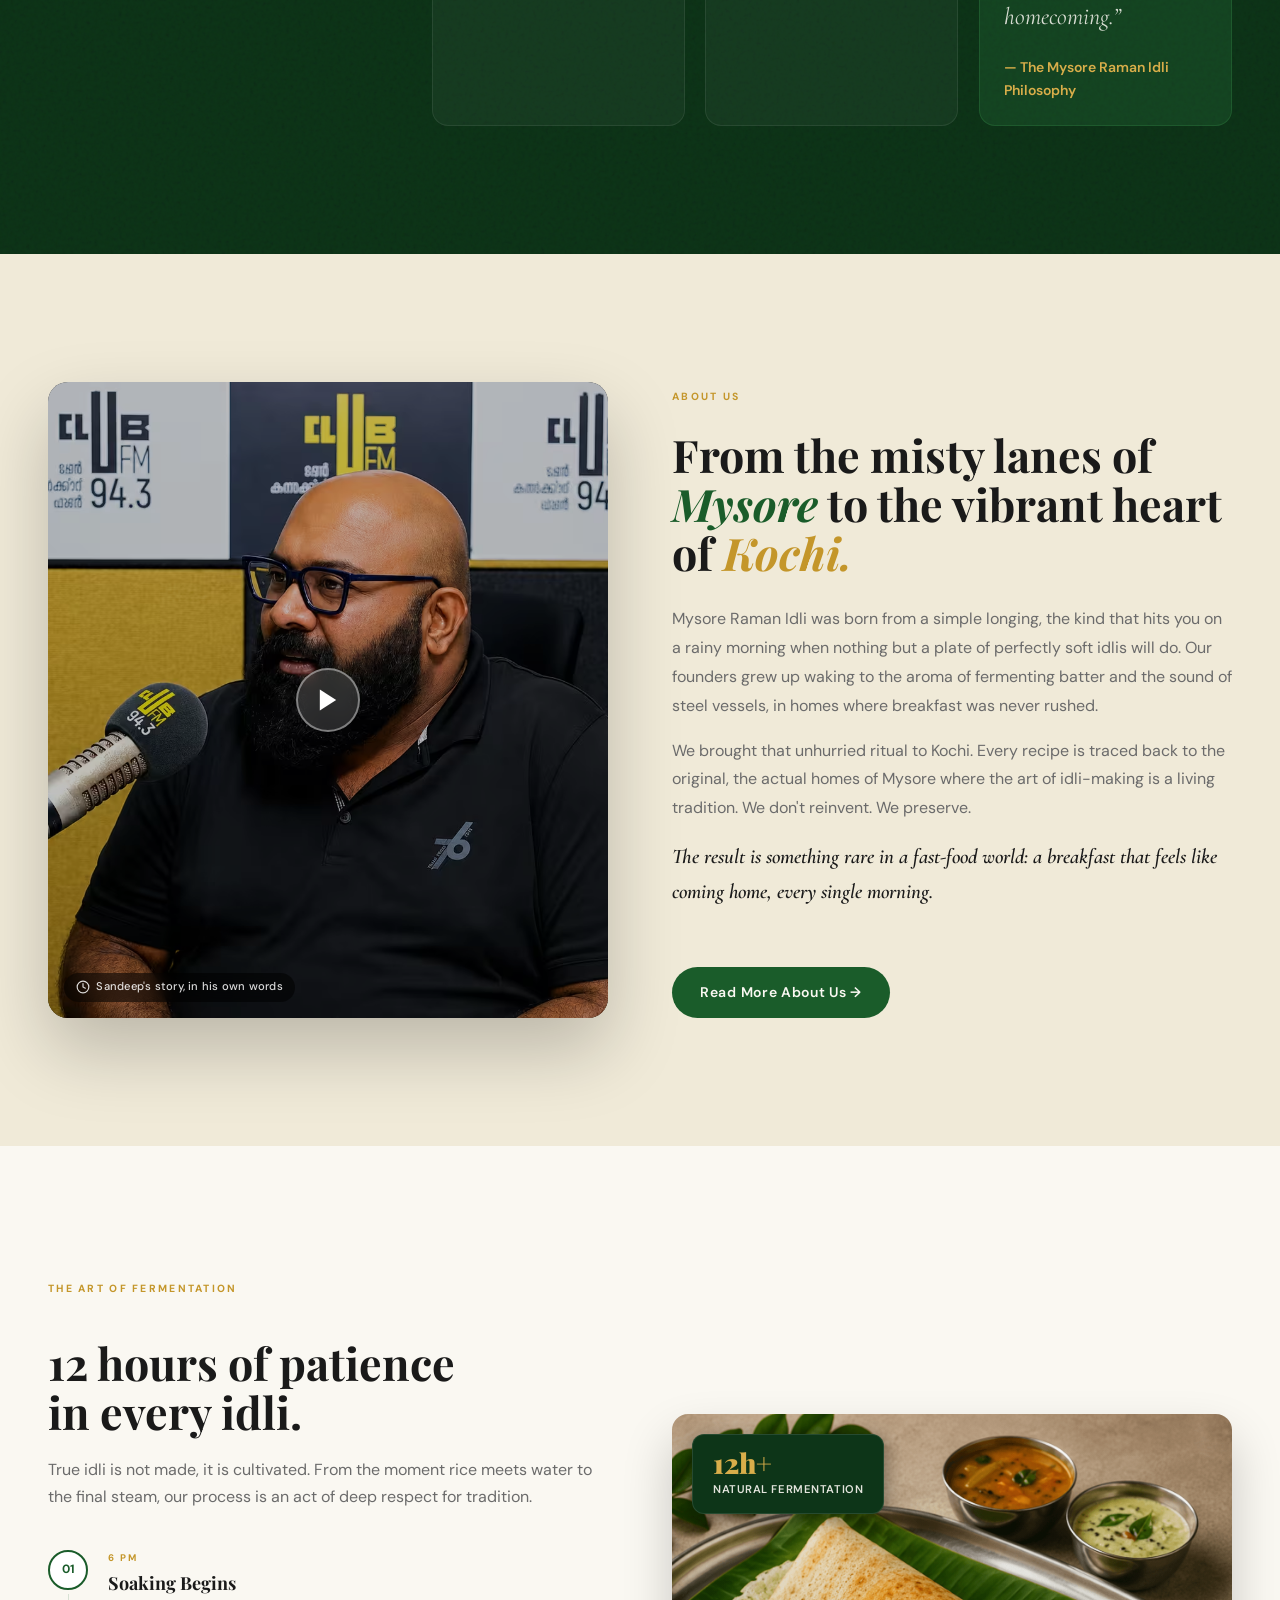
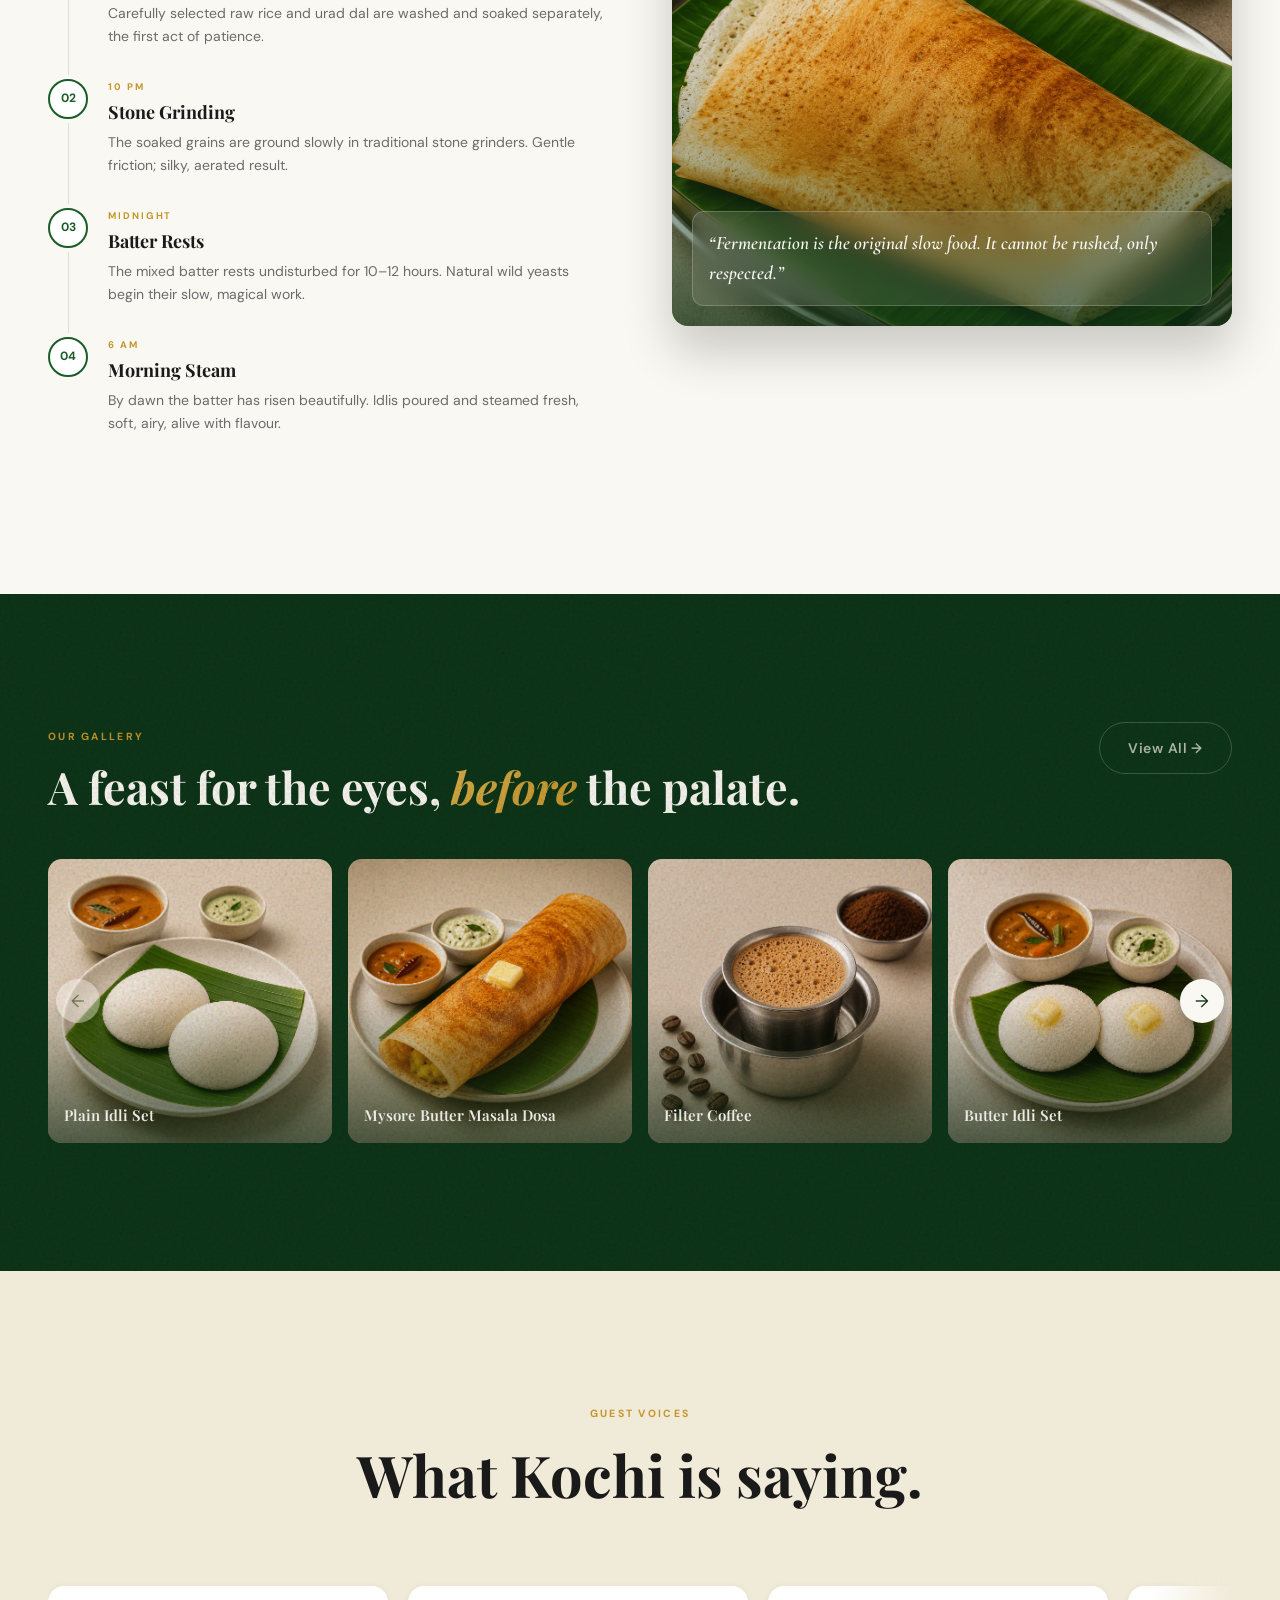
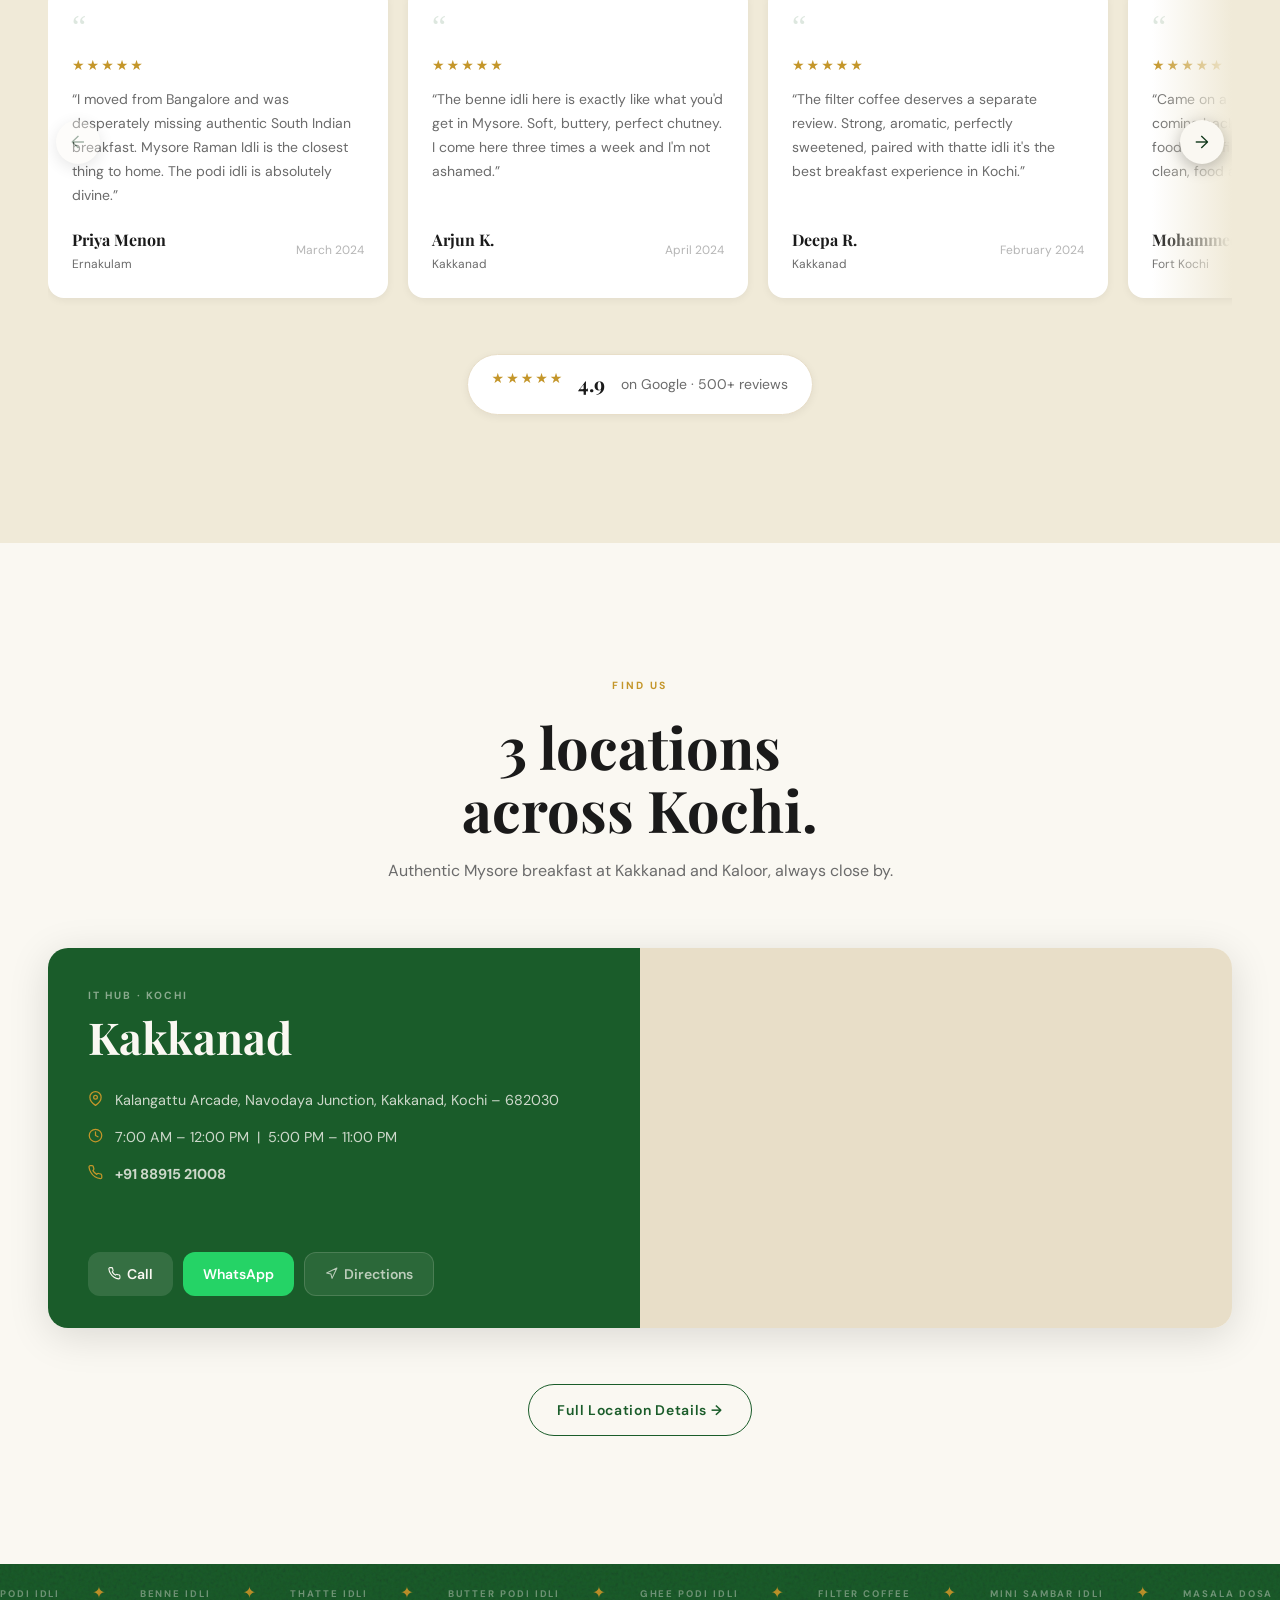
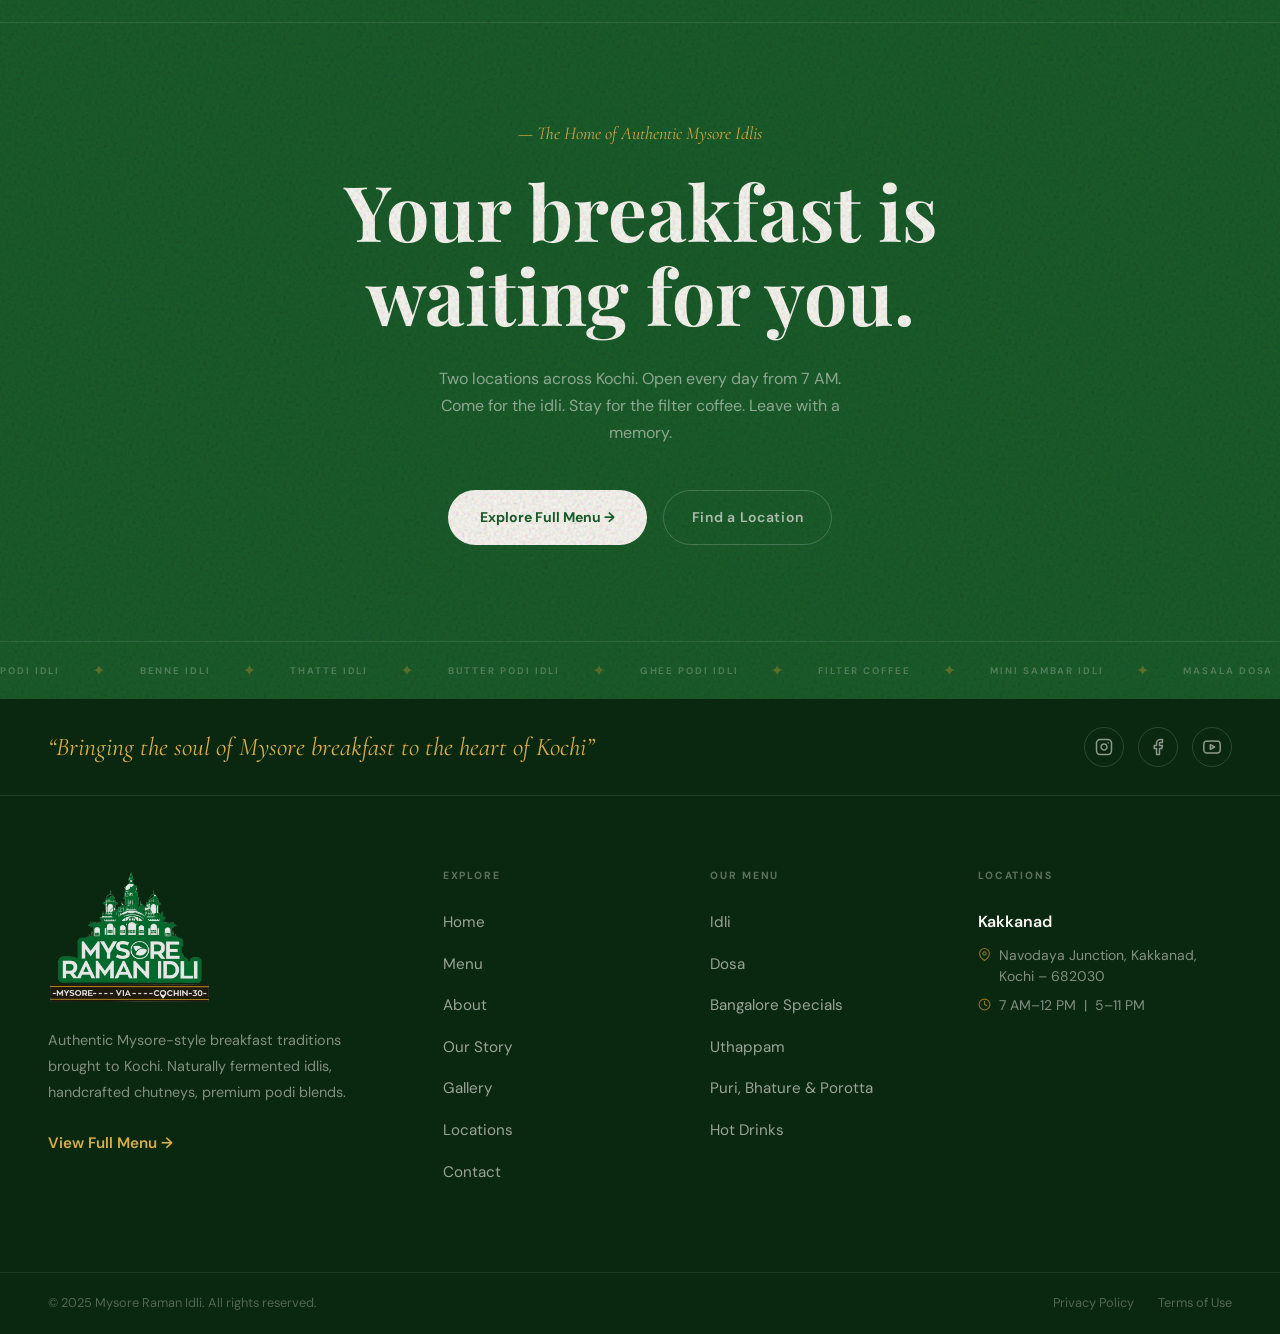
==== commit afdeb379: "Reduce play button to 4rem; replace em dashes with commas across all pages" ====
--- a/docs/index.html
+++ b/docs/index.html
@@ -4,19 +4,19 @@
   <meta charset="UTF-8" />
   <meta name="viewport" content="width=device-width, initial-scale=1.0" />
   <title>Mysore Raman Idli — Authentic Mysore Breakfast in Kochi</title>
-  <meta name="description" content="Naturally fermented cloud-soft idlis served with handcrafted chutneys, rich podi blends, and authentic South Indian flavours — in the heart of Kochi." />
+  <meta name="description" content="Naturally fermented cloud-soft idlis served with handcrafted chutneys, rich podi blends, and authentic South Indian flavours, in the heart of Kochi." />
   <!-- Open Graph -->
   <meta property="og:type" content="website" />
   <meta property="og:url" content="https://kiranmrkmr.github.io/mysoreramanidli/" />
-  <meta property="og:title" content="Mysore Raman Idli — Authentic Mysore Breakfast in Kochi" />
-  <meta property="og:description" content="Naturally fermented cloud-soft idlis served with handcrafted chutneys, rich podi blends, and authentic South Indian flavours — in the heart of Kochi." />
+  <meta property="og:title" content="Mysore Raman Idli, Authentic Mysore Breakfast in Kochi" />
+  <meta property="og:description" content="Naturally fermented cloud-soft idlis served with handcrafted chutneys, rich podi blends, and authentic South Indian flavours, in the heart of Kochi." />
   <meta property="og:image" content="https://kiranmrkmr.github.io/mysoreramanidli/images/og-image.jpg" />
   <meta property="og:image:width" content="1200" />
   <meta property="og:image:height" content="630" />
   <!-- Twitter Card -->
   <meta name="twitter:card" content="summary_large_image" />
-  <meta name="twitter:title" content="Mysore Raman Idli — Authentic Mysore Breakfast in Kochi" />
-  <meta name="twitter:description" content="Naturally fermented cloud-soft idlis served with handcrafted chutneys, rich podi blends, and authentic South Indian flavours — in the heart of Kochi." />
+  <meta name="twitter:title" content="Mysore Raman Idli, Authentic Mysore Breakfast in Kochi" />
+  <meta name="twitter:description" content="Naturally fermented cloud-soft idlis served with handcrafted chutneys, rich podi blends, and authentic South Indian flavours, in the heart of Kochi." />
   <meta name="twitter:image" content="https://kiranmrkmr.github.io/mysoreramanidli/images/og-image.jpg" />
   <link rel="icon" href="images/favicon.png" type="image/png" />
   <link rel="stylesheet" href="css/styles.css" />
@@ -89,7 +89,7 @@
         <span class="hero-hl-line hero-hl-italic">Mysore</span>
         <span class="hero-hl-line text-gradient">Breakfast</span>
       </h1>
-      <p class="hero-sub-text">Naturally fermented cloud-soft idlis served with handcrafted chutneys, rich podi blends, and authentic South Indian flavours — in the heart of Kochi.</p>
+      <p class="hero-sub-text">Naturally fermented cloud-soft idlis served with handcrafted chutneys, rich podi blends, and authentic South Indian flavours, in the heart of Kochi.</p>
       <div class="hero-btns">
         <a href="menu.html" class="btn-green">Explore Menu &rarr;</a>
         <a href="https://wa.me/919876543210" target="_blank" rel="noopener noreferrer" class="btn-outline-cream">Order Online</a>
@@ -145,7 +145,7 @@
     <div class="section-header reveal">
       <div class="section-label justify-center" style="justify-content:center;margin-bottom:1.25rem;">Signature Dishes</div>
       <h2>Crafted with <em style="font-style:italic;color:var(--forest-green);">tradition,</em><br class="hidden-sm" /> served with pride.</h2>
-      <p>Every dish carries the memory of Mysore mornings — recipes refined over generations, now alive in Kochi.</p>
+      <p>Every dish carries the memory of Mysore mornings, recipes refined over generations, now alive in Kochi.</p>
     </div>
 
     <div class="dishes-grid">
@@ -160,7 +160,7 @@
         <div class="dish-body">
           <p class="dish-tag">Bestseller</p>
           <h3 class="dish-name">Podi Ghee Idli Set</h3>
-          <p class="dish-desc">Soft idlis tossed in our house podi blend, drizzled generously with pure aged ghee — the perfect Mysore morning.</p>
+          <p class="dish-desc">Soft idlis tossed in our house podi blend, drizzled generously with pure aged ghee, the perfect Mysore morning.</p>
           <div class="dish-footer">
             <span class="dish-price">&#8377;260</span>
             <button class="dish-order" data-dish data-name="Podi Ghee Idli Set" data-price="260">Order &rarr;</button>
@@ -220,7 +220,7 @@
         <div class="dish-body">
           <p class="dish-tag">Classic</p>
           <h3 class="dish-name">Mini Idli Sambar</h3>
-          <p class="dish-desc">Bite-sized coin idlis soaked in homestyle sambar — pure comfort in a bowl.</p>
+          <p class="dish-desc">Bite-sized coin idlis soaked in homestyle sambar, pure comfort in a bowl.</p>
           <div class="dish-footer">
             <span class="dish-price">&#8377;135</span>
             <button class="dish-order" data-dish data-name="Mini Idli Sambar" data-price="135">Order &rarr;</button>
@@ -238,7 +238,7 @@
         <div class="dish-body">
           <p class="dish-tag">Bangalore Style</p>
           <h3 class="dish-name">Spl Open Cheese Dosa</h3>
-          <p class="dish-desc">Open-style Bangalore dosa piled high with melted cheese — crispy, indulgent, unforgettable.</p>
+          <p class="dish-desc">Open-style Bangalore dosa piled high with melted cheese, crispy, indulgent, unforgettable.</p>
           <div class="dish-footer">
             <span class="dish-price">&#8377;205</span>
             <button class="dish-order" data-dish data-name="Spl Open Cheese Dosa" data-price="205">Order &rarr;</button>
@@ -256,7 +256,7 @@
         <div class="dish-body">
           <p class="dish-tag">The Perfect Close</p>
           <h3 class="dish-name">Dj Coffee</h3>
-          <p class="dish-desc">Rich South Indian decoction brewed to perfection with farm-fresh milk — the ideal end to every breakfast.</p>
+          <p class="dish-desc">Rich South Indian decoction brewed to perfection with farm-fresh milk, the ideal end to every breakfast.</p>
           <div class="dish-footer">
             <span class="dish-price">&#8377;110</span>
             <button class="dish-order" data-dish data-name="Dj Coffee" data-price="110">Order &rarr;</button>
@@ -288,14 +288,14 @@
         <span class="pillar-num">01</span>
         <div class="pillar-icon"><svg xmlns="http://www.w3.org/2000/svg" viewBox="0 0 24 24" fill="none" stroke="currentColor" stroke-width="1.5" stroke-linecap="round" stroke-linejoin="round"><path d="M12 22c-4-4-7-9-7-13a7 7 0 0 1 14 0c0 4-3 9-7 13z"/><path d="M12 9c0 3-2 5.5-2 5.5"/><path d="M12 9c0 3 2 5.5 2 5.5"/></svg></div>
         <h3 class="pillar-title">Natural Fermentation</h3>
-        <p class="pillar-desc">12+ hours minimum — no shortcuts, no additives. Natural fermentation produces the lightest, most digestible idlis imaginable.</p>
+        <p class="pillar-desc">12+ hours minimum, no shortcuts, no additives. Natural fermentation produces the lightest, most digestible idlis imaginable.</p>
         <div class="pillar-line"></div>
       </div>
       <div class="pillar-card reveal" data-delay="0.09">
         <span class="pillar-num">02</span>
         <div class="pillar-icon"><svg xmlns="http://www.w3.org/2000/svg" viewBox="0 0 24 24" fill="none" stroke="currentColor" stroke-width="1.5" stroke-linecap="round" stroke-linejoin="round"><path d="M14 2H6a2 2 0 0 0-2 2v16a2 2 0 0 0 2 2h12a2 2 0 0 0 2-2V8z"/><polyline points="14 2 14 8 20 8"/><line x1="8" y1="13" x2="16" y2="13"/><line x1="8" y1="17" x2="16" y2="17"/><line x1="8" y1="9" x2="10" y2="9"/></svg></div>
         <h3 class="pillar-title">Authentic Mysore Recipes</h3>
-        <p class="pillar-desc">Passed down through generations from Mysore kitchens — preserved faithfully, never modernised for convenience.</p>
+        <p class="pillar-desc">Passed down through generations from Mysore kitchens, preserved faithfully, never modernised for convenience.</p>
         <div class="pillar-line"></div>
       </div>
       <div class="pillar-card reveal" data-delay="0.18">
@@ -316,11 +316,11 @@
         <span class="pillar-num">05</span>
         <div class="pillar-icon"><svg xmlns="http://www.w3.org/2000/svg" viewBox="0 0 24 24" fill="none" stroke="currentColor" stroke-width="1.5" stroke-linecap="round" stroke-linejoin="round"><path d="M12 22s8-4 8-10V5l-8-3-8 3v7c0 6 8 10 8 10z"/></svg></div>
         <h3 class="pillar-title">Hygienic Kitchen</h3>
-        <p class="pillar-desc">Open, transparent preparation areas so you can see exactly how your food is made — to the highest hygiene standards.</p>
+        <p class="pillar-desc">Open, transparent preparation areas so you can see exactly how your food is made, to the highest hygiene standards.</p>
         <div class="pillar-line"></div>
       </div>
       <div class="quote-card reveal" data-delay="0.45">
-        <blockquote>&ldquo;An idli made with care and patience is more than food — it is a morning ritual, a memory, a homecoming.&rdquo;</blockquote>
+        <blockquote>&ldquo;An idli made with care and patience is more than food, it is a morning ritual, a memory, a homecoming.&rdquo;</blockquote>
         <p class="quote-author">— The Mysore Raman Idli Philosophy</p>
       </div>
     </div>
@@ -349,14 +349,14 @@
         </div>
         <div class="home-video-tag">
           <svg width="14" height="14" viewBox="0 0 24 24" fill="none" stroke="currentColor" stroke-width="2" stroke-linecap="round" stroke-linejoin="round"><circle cx="12" cy="12" r="10"/><polyline points="12 6 12 12 16 14"/></svg>
-          Sandeep's story — in his own words
+          Sandeep's story, in his own words
         </div>
       </div>
       <div class="story-text reveal">
         <div class="section-label" style="margin-bottom:1.5rem;">About Us</div>
         <h2>From the misty lanes of <span class="mysore">Mysore</span> to the vibrant heart of <span class="kochi">Kochi.</span></h2>
-        <p>Mysore Raman Idli was born from a simple longing — the kind that hits you on a rainy morning when nothing but a plate of perfectly soft idlis will do. Our founders grew up waking to the aroma of fermenting batter and the sound of steel vessels, in homes where breakfast was never rushed.</p>
-        <p>We brought that unhurried ritual to Kochi. Every recipe is traced back to the original — the actual homes of Mysore where the art of idli-making is a living tradition. We don't reinvent. We preserve.</p>
+        <p>Mysore Raman Idli was born from a simple longing, the kind that hits you on a rainy morning when nothing but a plate of perfectly soft idlis will do. Our founders grew up waking to the aroma of fermenting batter and the sound of steel vessels, in homes where breakfast was never rushed.</p>
+        <p>We brought that unhurried ritual to Kochi. Every recipe is traced back to the original, the actual homes of Mysore where the art of idli-making is a living tradition. We don't reinvent. We preserve.</p>
         <p class="accent-text">The result is something rare in a fast-food world: a breakfast that feels like coming home, every single morning.</p>
         <br />
         <a href="about.html" class="btn-green" style="margin-top:1rem;">Read More About Us &rarr;</a>
@@ -374,7 +374,7 @@
         <div class="reveal">
           <div class="section-label" style="margin-bottom:1.5rem;">The Art of Fermentation</div>
           <h2 class="ferm-title">12 hours of patience<br />in every idli.</h2>
-          <p class="ferm-subtitle">True idli is not made — it is cultivated. From the moment rice meets water to the final steam, our process is an act of deep respect for tradition.</p>
+          <p class="ferm-subtitle">True idli is not made, it is cultivated. From the moment rice meets water to the final steam, our process is an act of deep respect for tradition.</p>
         </div>
 
         <div class="ferm-step reveal" data-delay="0">
@@ -385,7 +385,7 @@
           <div class="ferm-step-content">
             <p class="ferm-step-time">6 PM</p>
             <h4 class="ferm-step-title">Soaking Begins</h4>
-            <p class="ferm-step-desc">Carefully selected raw rice and urad dal are washed and soaked separately — the first act of patience.</p>
+            <p class="ferm-step-desc">Carefully selected raw rice and urad dal are washed and soaked separately, the first act of patience.</p>
           </div>
         </div>
 
@@ -420,7 +420,7 @@
           <div class="ferm-step-content">
             <p class="ferm-step-time">6 AM</p>
             <h4 class="ferm-step-title">Morning Steam</h4>
-            <p class="ferm-step-desc">By dawn the batter has risen beautifully. Idlis poured and steamed fresh — soft, airy, alive with flavour.</p>
+            <p class="ferm-step-desc">By dawn the batter has risen beautifully. Idlis poured and steamed fresh, soft, airy, alive with flavour.</p>
           </div>
         </div>
       </div>
@@ -541,7 +541,7 @@
           <div class="review-stars">
             <span>&#9733;</span><span>&#9733;</span><span>&#9733;</span><span>&#9733;</span><span>&#9733;</span>
           </div>
-          <p class="review-text">&ldquo;The filter coffee deserves a separate review. Strong, aromatic, perfectly sweetened — paired with thatte idli it's the best breakfast experience in Kochi.&rdquo;</p>
+          <p class="review-text">&ldquo;The filter coffee deserves a separate review. Strong, aromatic, perfectly sweetened, paired with thatte idli it's the best breakfast experience in Kochi.&rdquo;</p>
           <div class="review-footer">
             <div>
               <p class="review-name">Deepa R.</p>
@@ -569,7 +569,7 @@
           <div class="review-stars">
             <span>&#9733;</span><span>&#9733;</span><span>&#9733;</span><span>&#9733;</span><span>&#9733;</span>
           </div>
-          <p class="review-text">&ldquo;Worth the 40-minute drive from Aluva. The ghee podi idli is something else — rich, fragrant, and so satisfying. This is how idli is supposed to taste.&rdquo;</p>
+          <p class="review-text">&ldquo;Worth the 40-minute drive from Aluva. The ghee podi idli is something else, rich, fragrant, and so satisfying. This is how idli is supposed to taste.&rdquo;</p>
           <div class="review-footer">
             <div>
               <p class="review-name">Lakshmi Nair</p>
@@ -598,7 +598,7 @@
     <div class="section-header reveal">
       <div class="section-label justify-center" style="justify-content:center;margin-bottom:1.25rem;">Find Us</div>
       <h2>3 locations<br /> across Kochi.</h2>
-      <p>Authentic Mysore breakfast at Kakkanad and Kaloor — always close by.</p>
+      <p>Authentic Mysore breakfast at Kakkanad and Kaloor, always close by.</p>
     </div>
 
     <!-- Full-width single location card -->
--- a/docs/css/styles.css
+++ b/docs/css/styles.css
@@ -1825,7 +1825,7 @@
   .svp-overlay.state-playing .svp-icon-pause { display: block; }
   .svp-overlay.state-playing .svp-icon-play  { display: none; }
 }
-.svp-btn { width: 5rem; height: 5rem; border-radius: 50%; background: rgba(255,255,255,0.15); backdrop-filter: blur(8px); -webkit-backdrop-filter: blur(8px); border: 2px solid rgba(255,255,255,0.4); color: #fff; display: flex; align-items: center; justify-content: center; cursor: pointer; transition: background 0.2s, transform 0.15s; }
+.svp-btn { width: 4rem; height: 4rem; border-radius: 50%; background: rgba(255,255,255,0.15); backdrop-filter: blur(8px); -webkit-backdrop-filter: blur(8px); border: 2px solid rgba(255,255,255,0.4); color: #fff; display: flex; align-items: center; justify-content: center; cursor: pointer; transition: background 0.2s, transform 0.15s; }
 .svp-btn:hover { background: rgba(255,255,255,0.25); transform: scale(1.08); }
 .svp-icon-play, .svp-icon-pause { flex-shrink: 0; }
 /* Tag label on video */
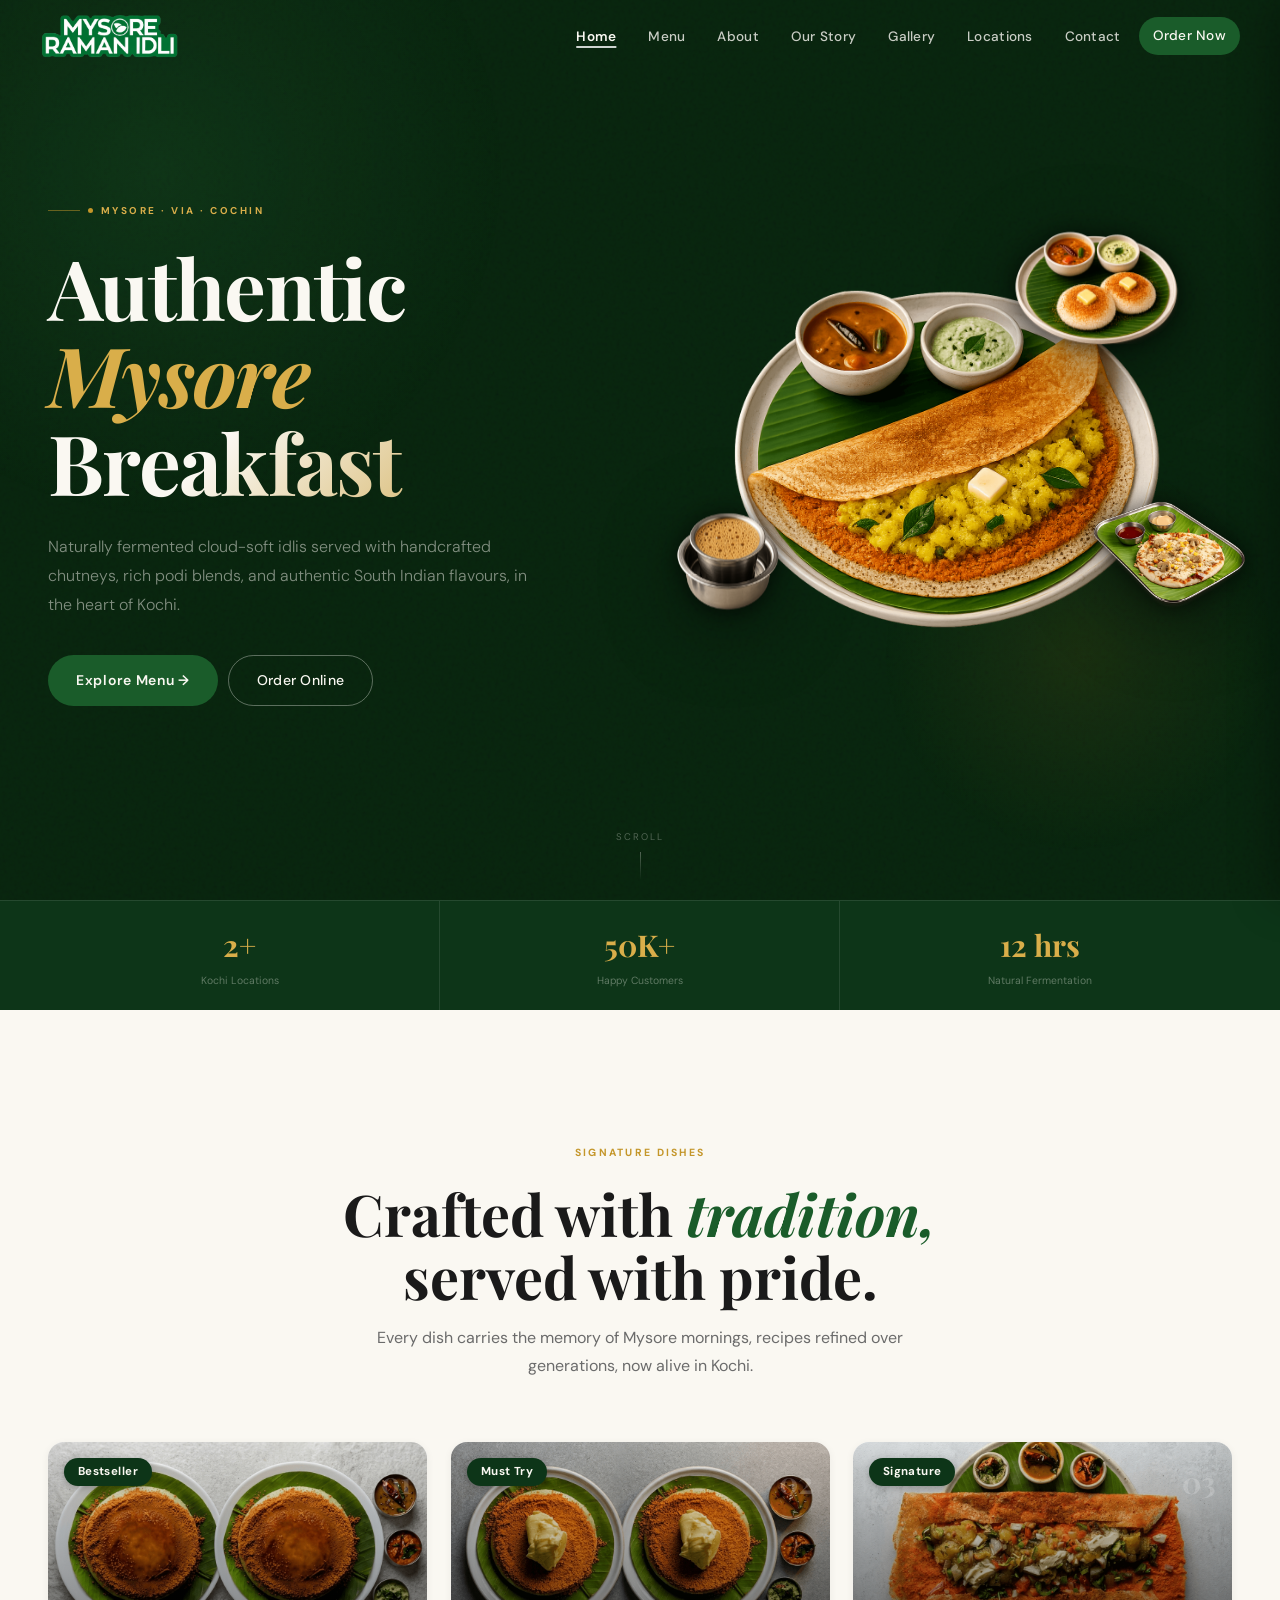
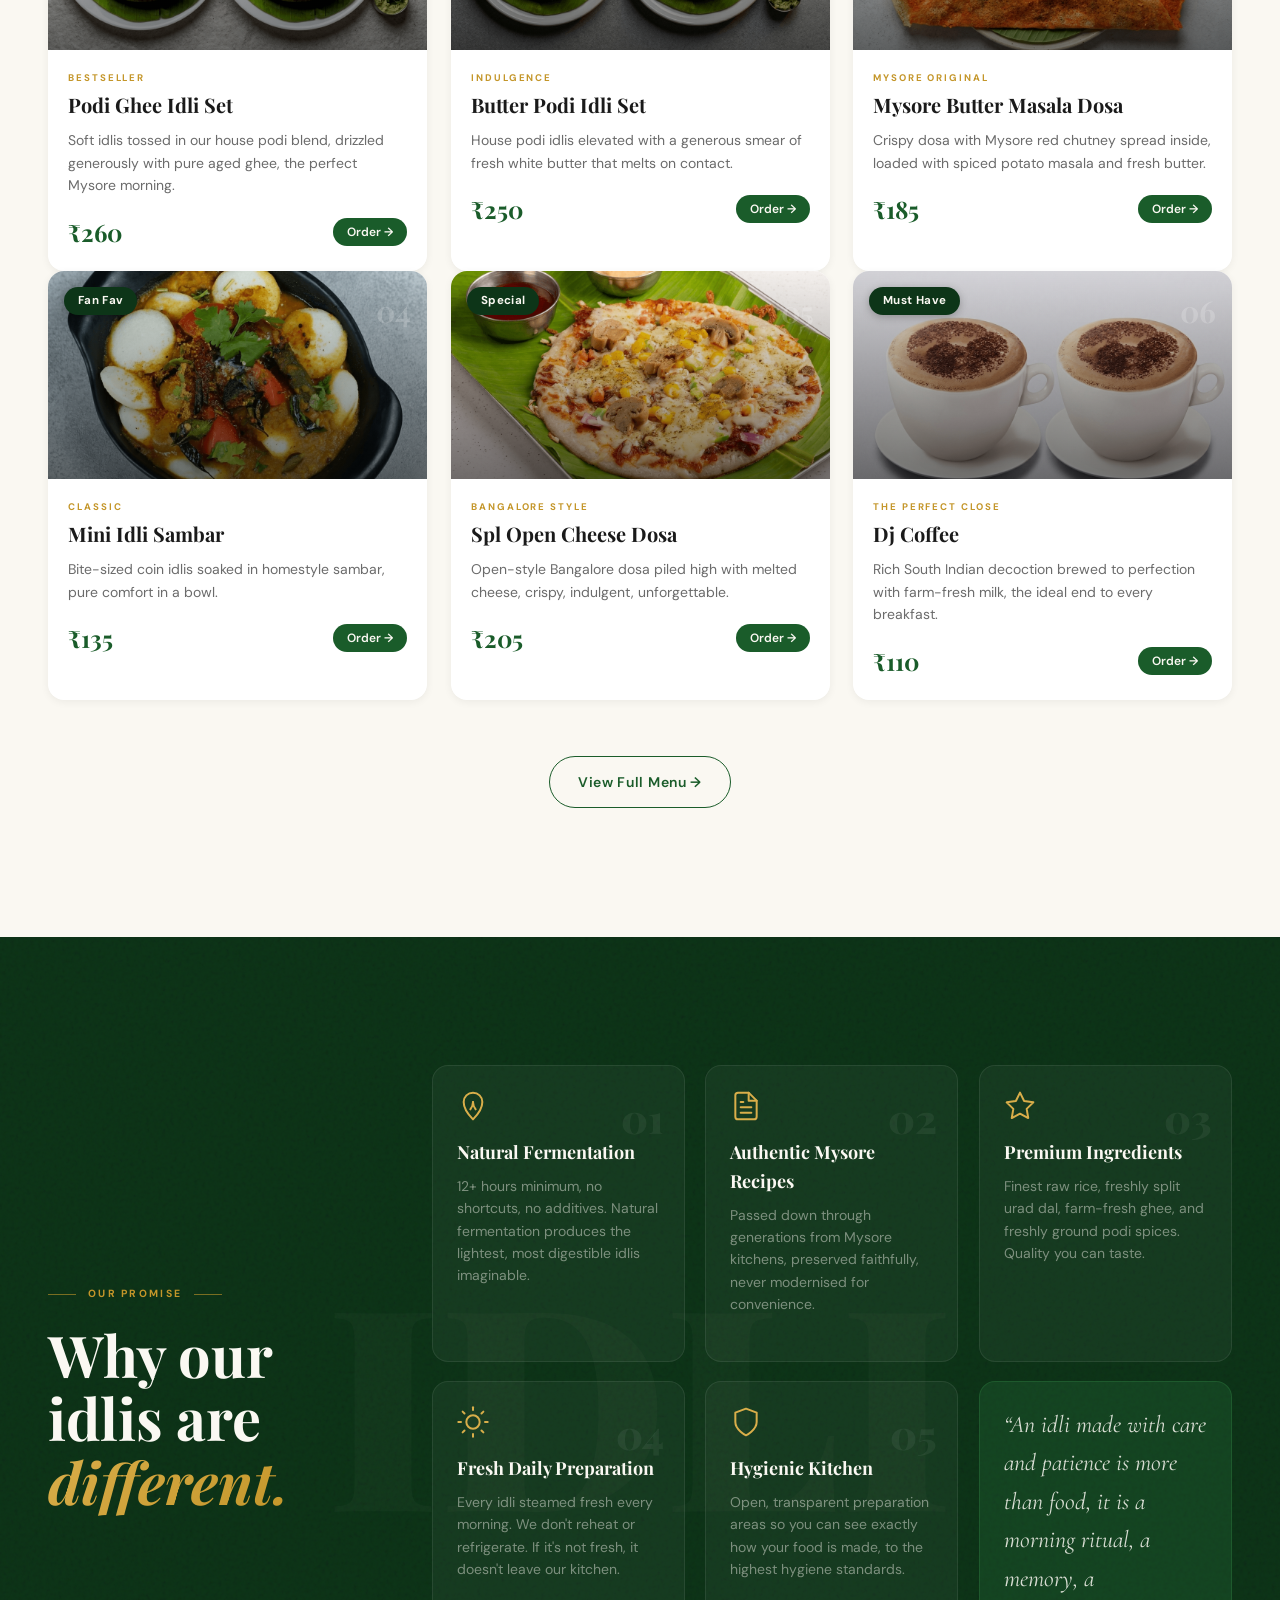
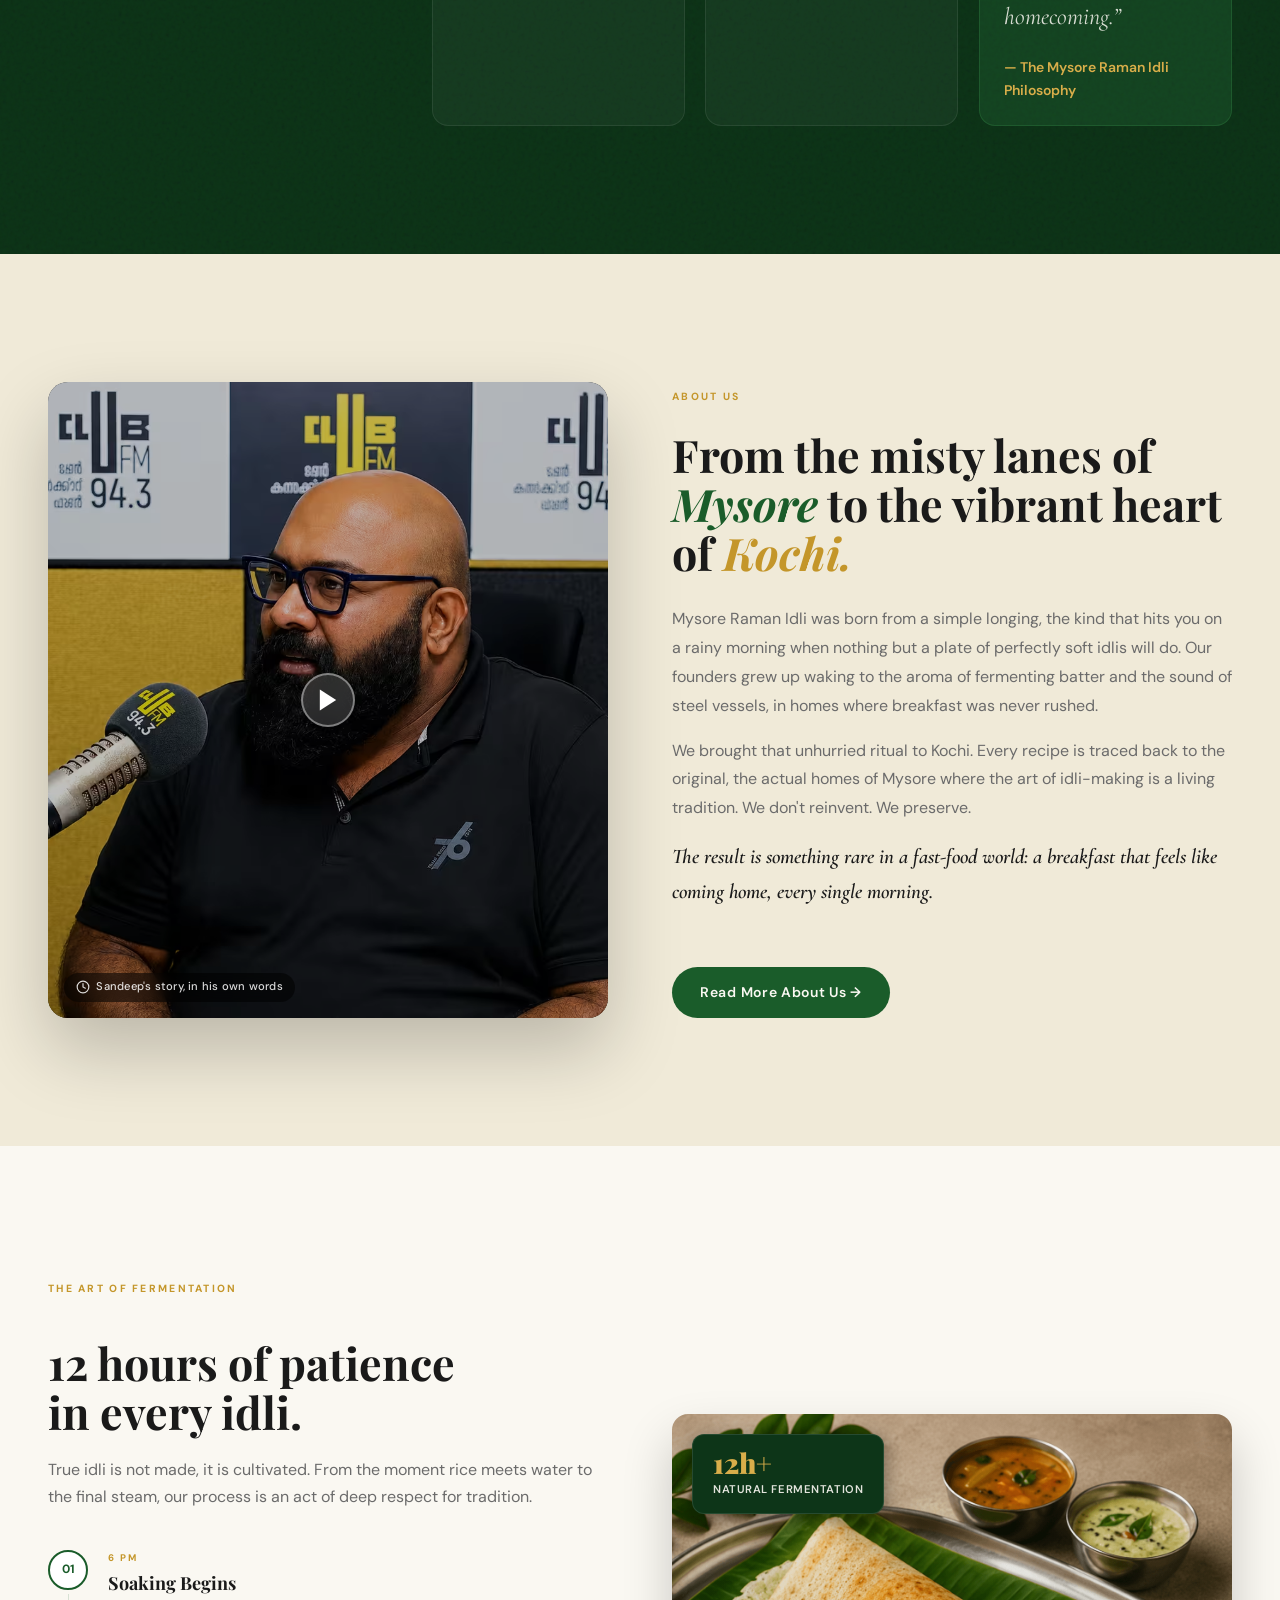
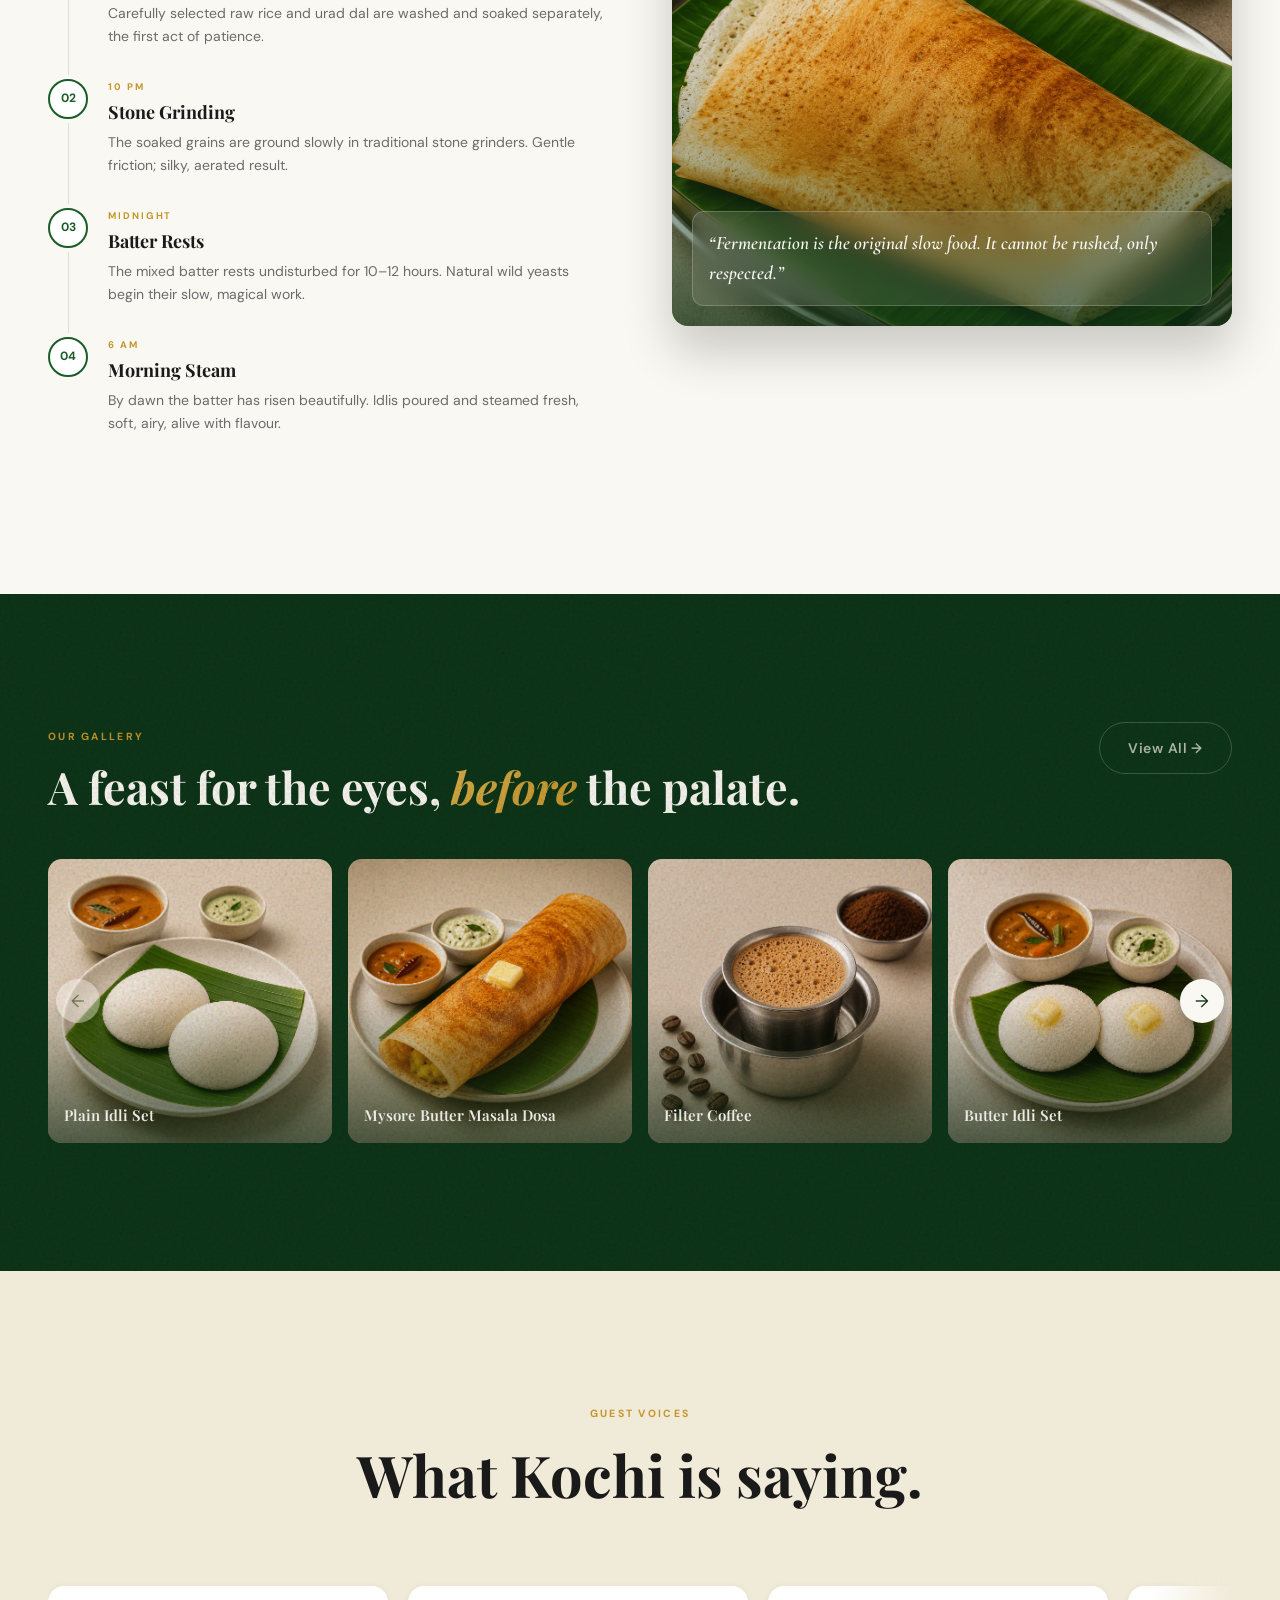
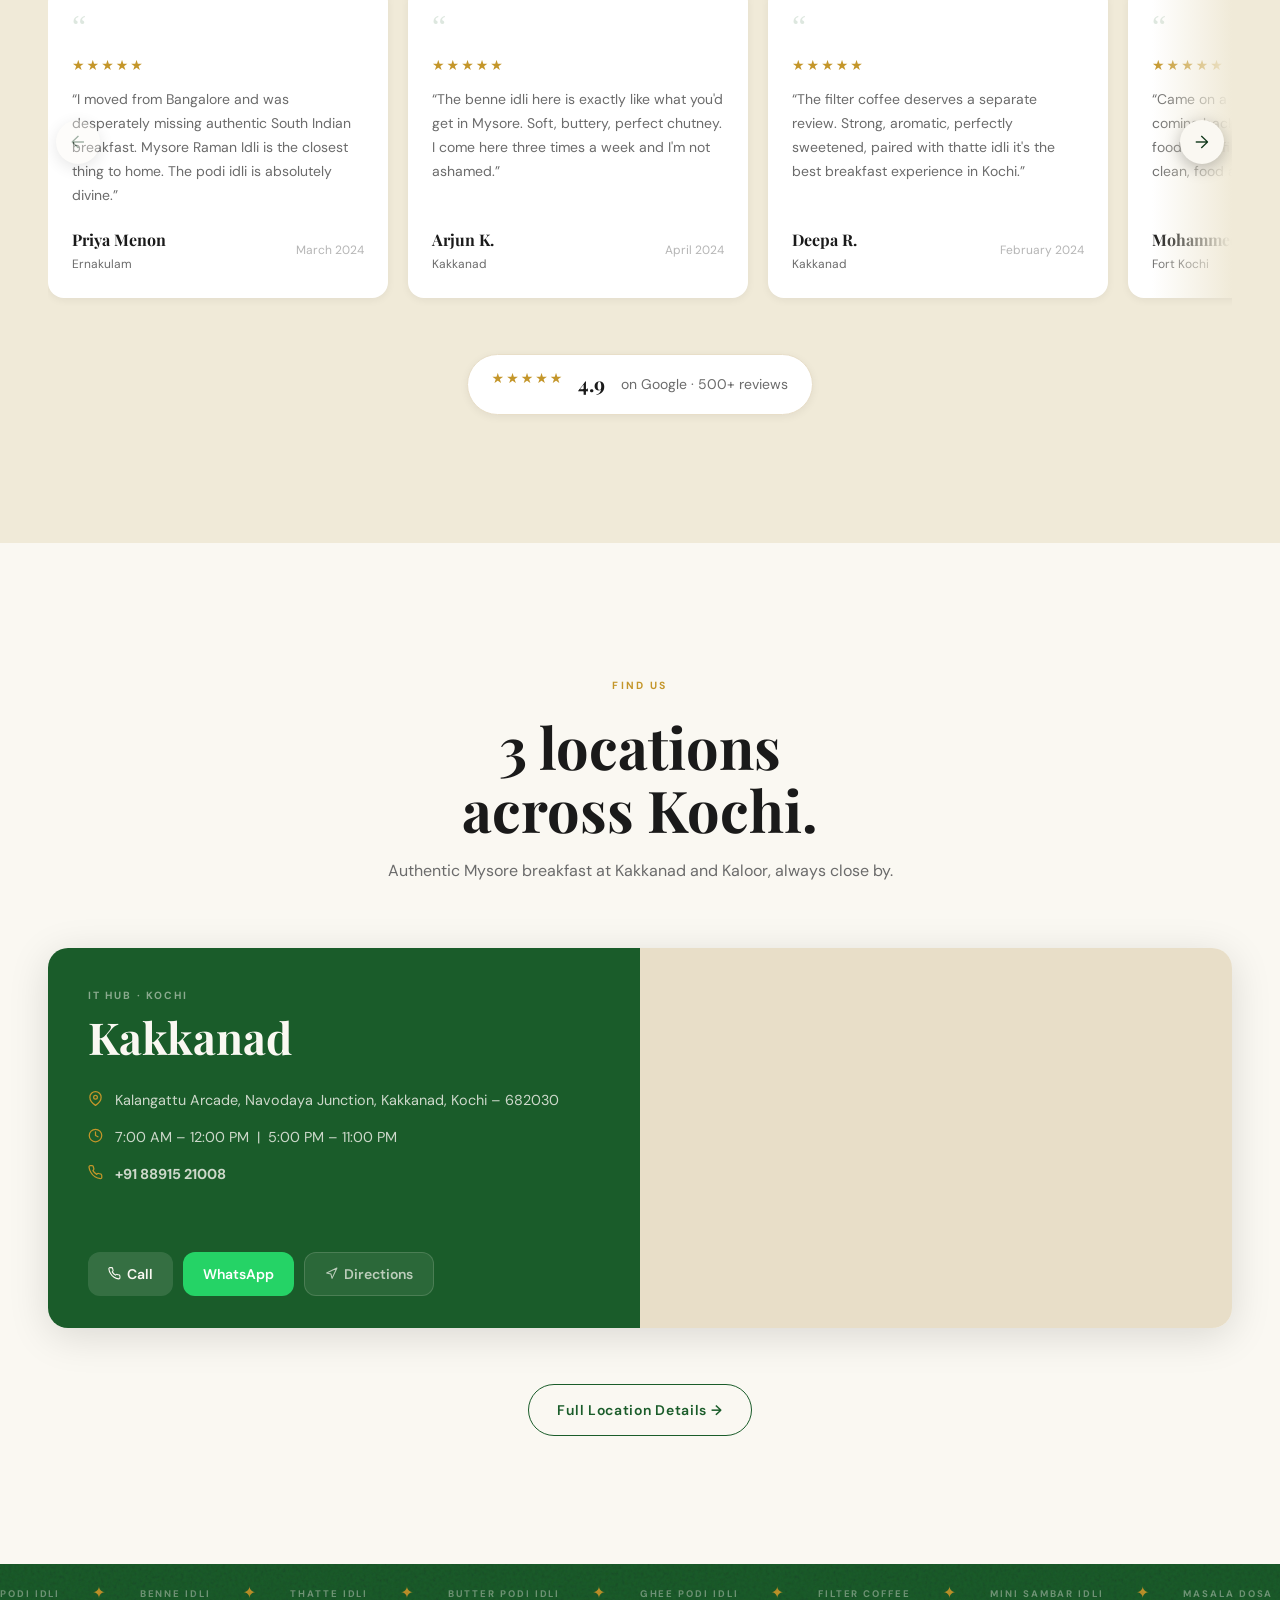
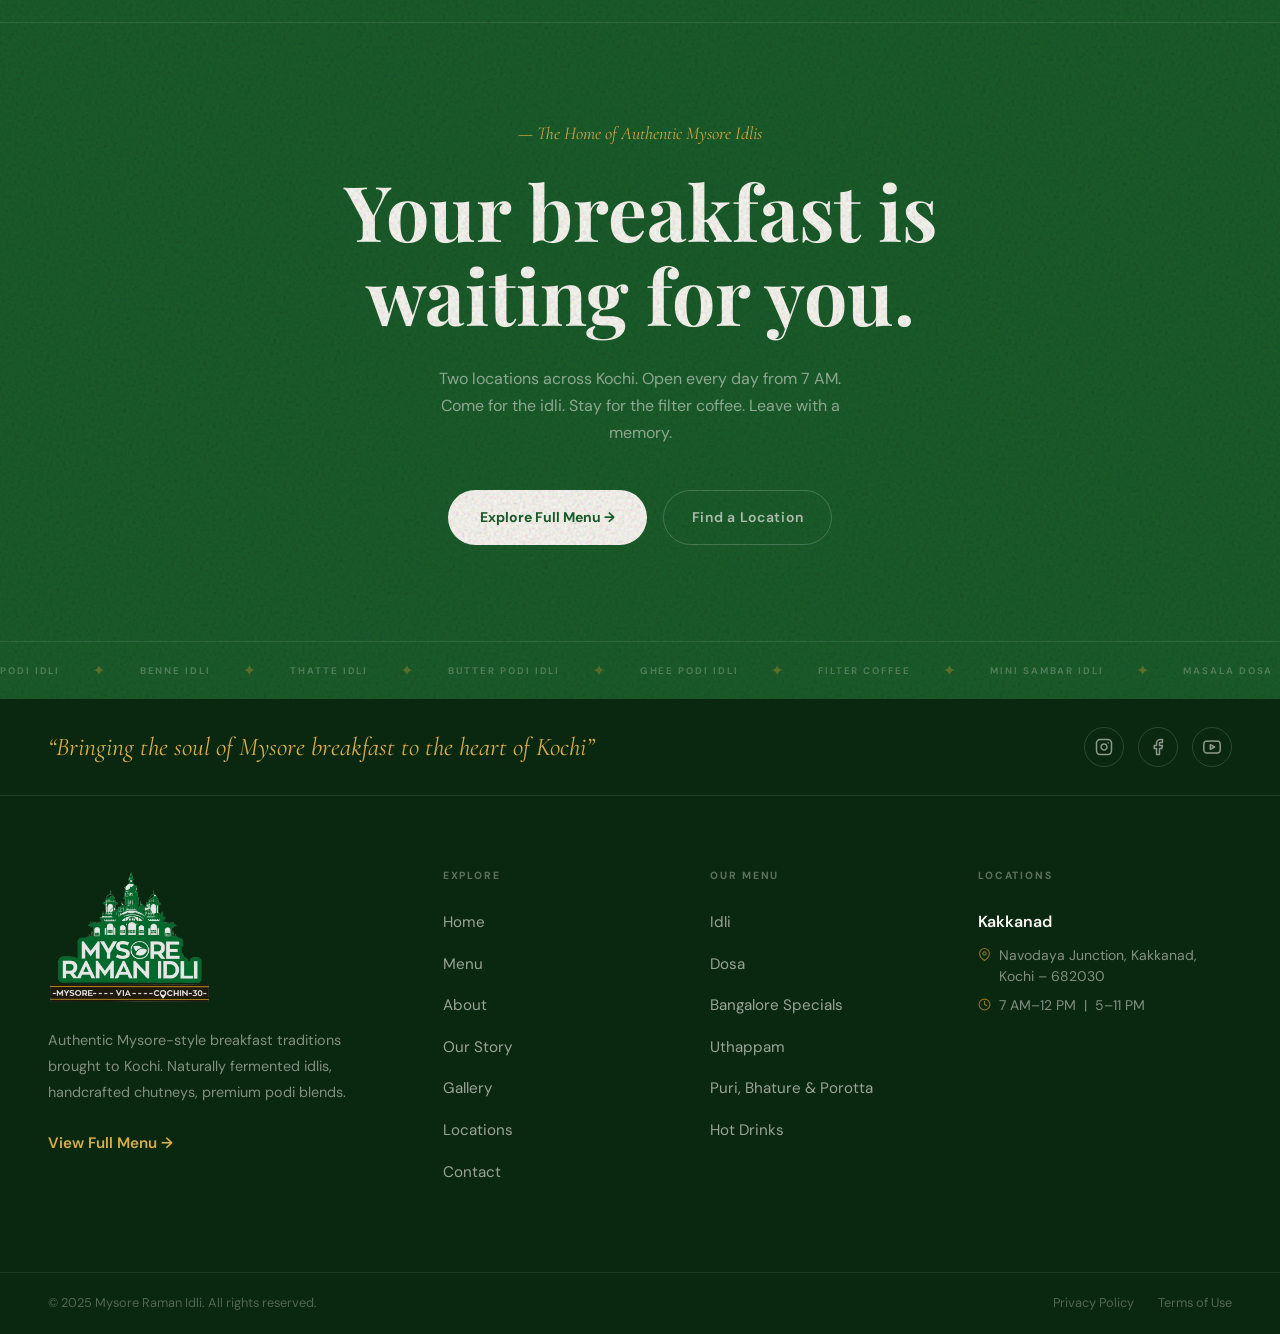
==== commit d57ab73a: "fix: UI fixes" ====
--- a/docs/index.html
+++ b/docs/index.html
@@ -336,7 +336,7 @@
         <video
           id="homeVideo"
           class="home-story-video"
-          src="images/sandeep-interview-web.mp4"
+          src="images/home-interview.mp4"
           preload="none"
           playsinline
           poster="images/sandeep-poster.avif"
--- a/docs/css/styles.css
+++ b/docs/css/styles.css
@@ -1825,8 +1825,8 @@
   .svp-overlay.state-playing .svp-icon-pause { display: block; }
   .svp-overlay.state-playing .svp-icon-play  { display: none; }
 }
-.svp-btn { width: 4rem; height: 4rem; border-radius: 50%; background: rgba(255,255,255,0.15); backdrop-filter: blur(8px); -webkit-backdrop-filter: blur(8px); border: 2px solid rgba(255,255,255,0.4); color: #fff; display: flex; align-items: center; justify-content: center; cursor: pointer; transition: background 0.2s, transform 0.15s; }
-.svp-btn:hover { background: rgba(255,255,255,0.25); transform: scale(1.08); }
+.svp-btn { width: 3.4rem; height: 3.4rem; border-radius: 50%; background: rgba(255,255,255,0.15); backdrop-filter: blur(8px); -webkit-backdrop-filter: blur(8px); border: 2px solid rgba(255,255,255,0.4); color: #fff; display: flex; align-items: center; justify-content: center; cursor: pointer; transition: background 0.2s, transform 0.15s; }
+.svp-btn:hover { background: rgba(255,255,255,0.25); }
 .svp-icon-play, .svp-icon-pause { flex-shrink: 0; }
 /* Tag label on video */
 .home-video-tag {
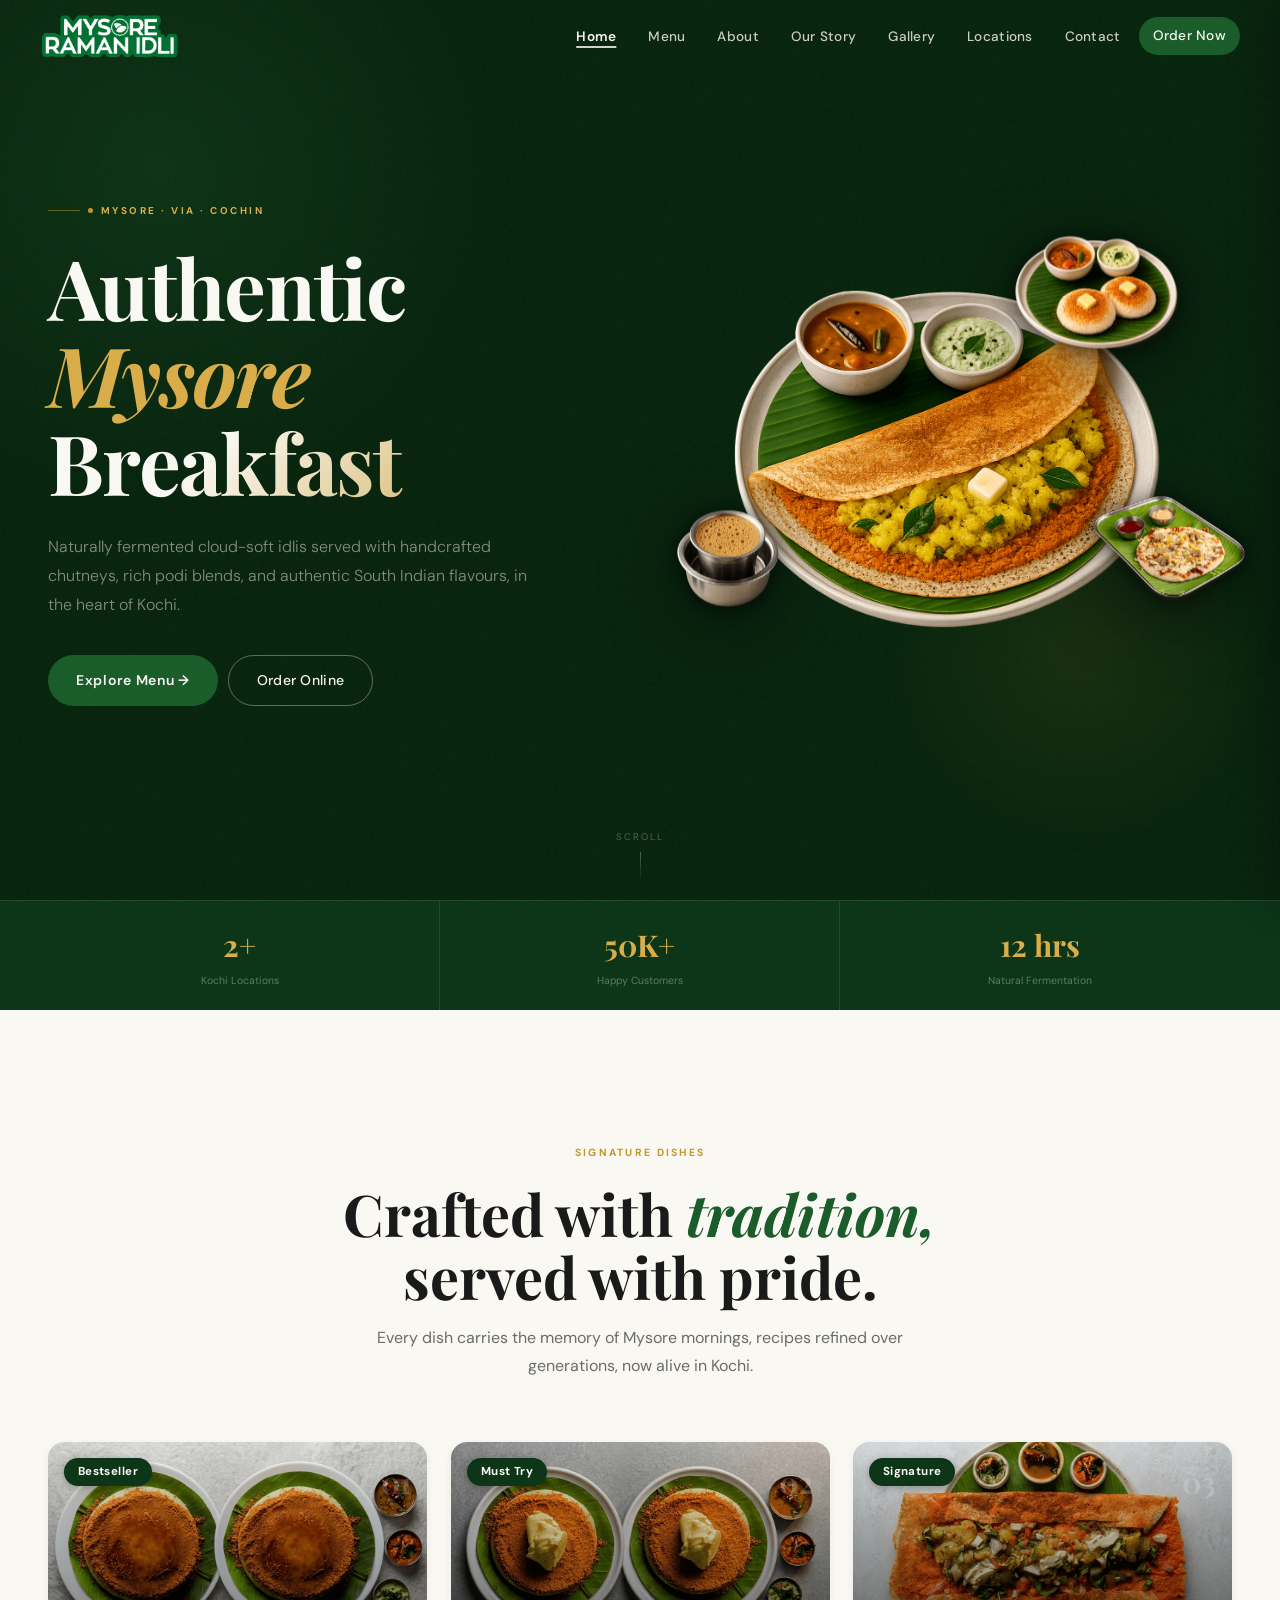
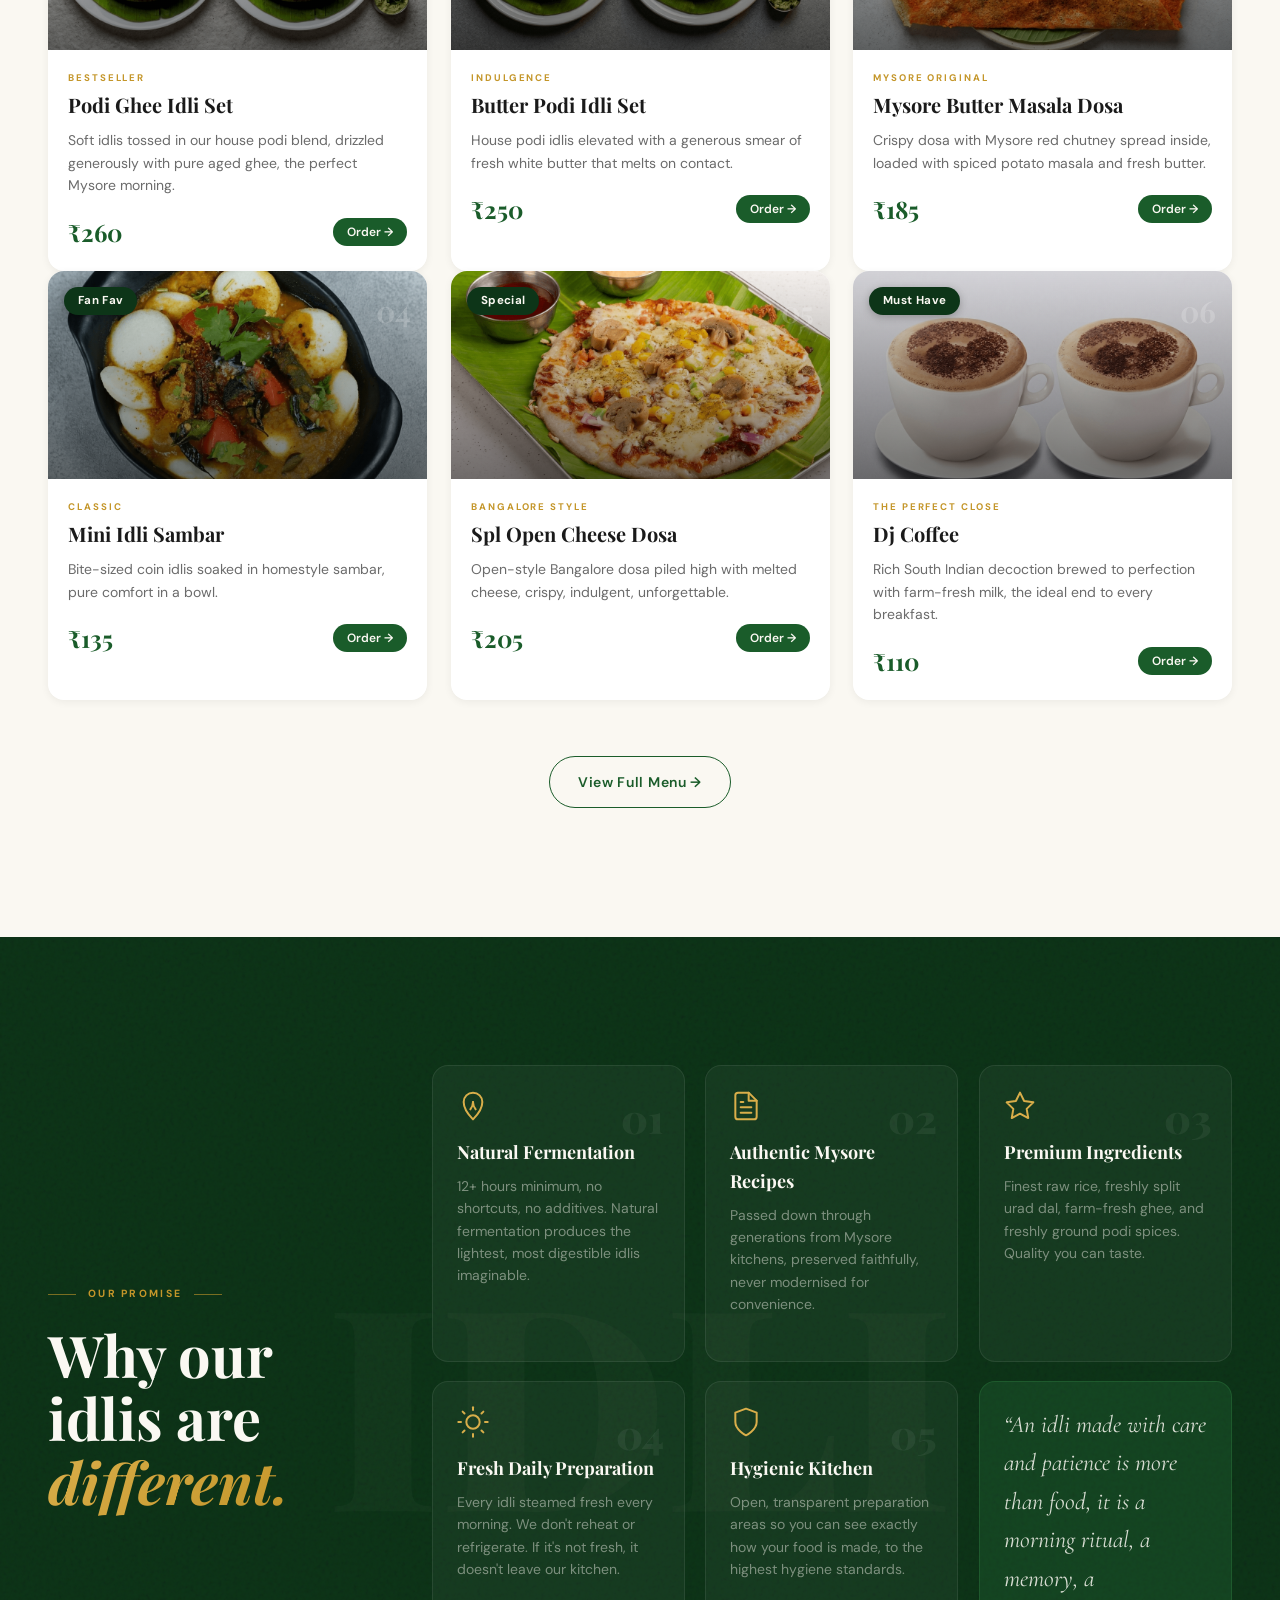
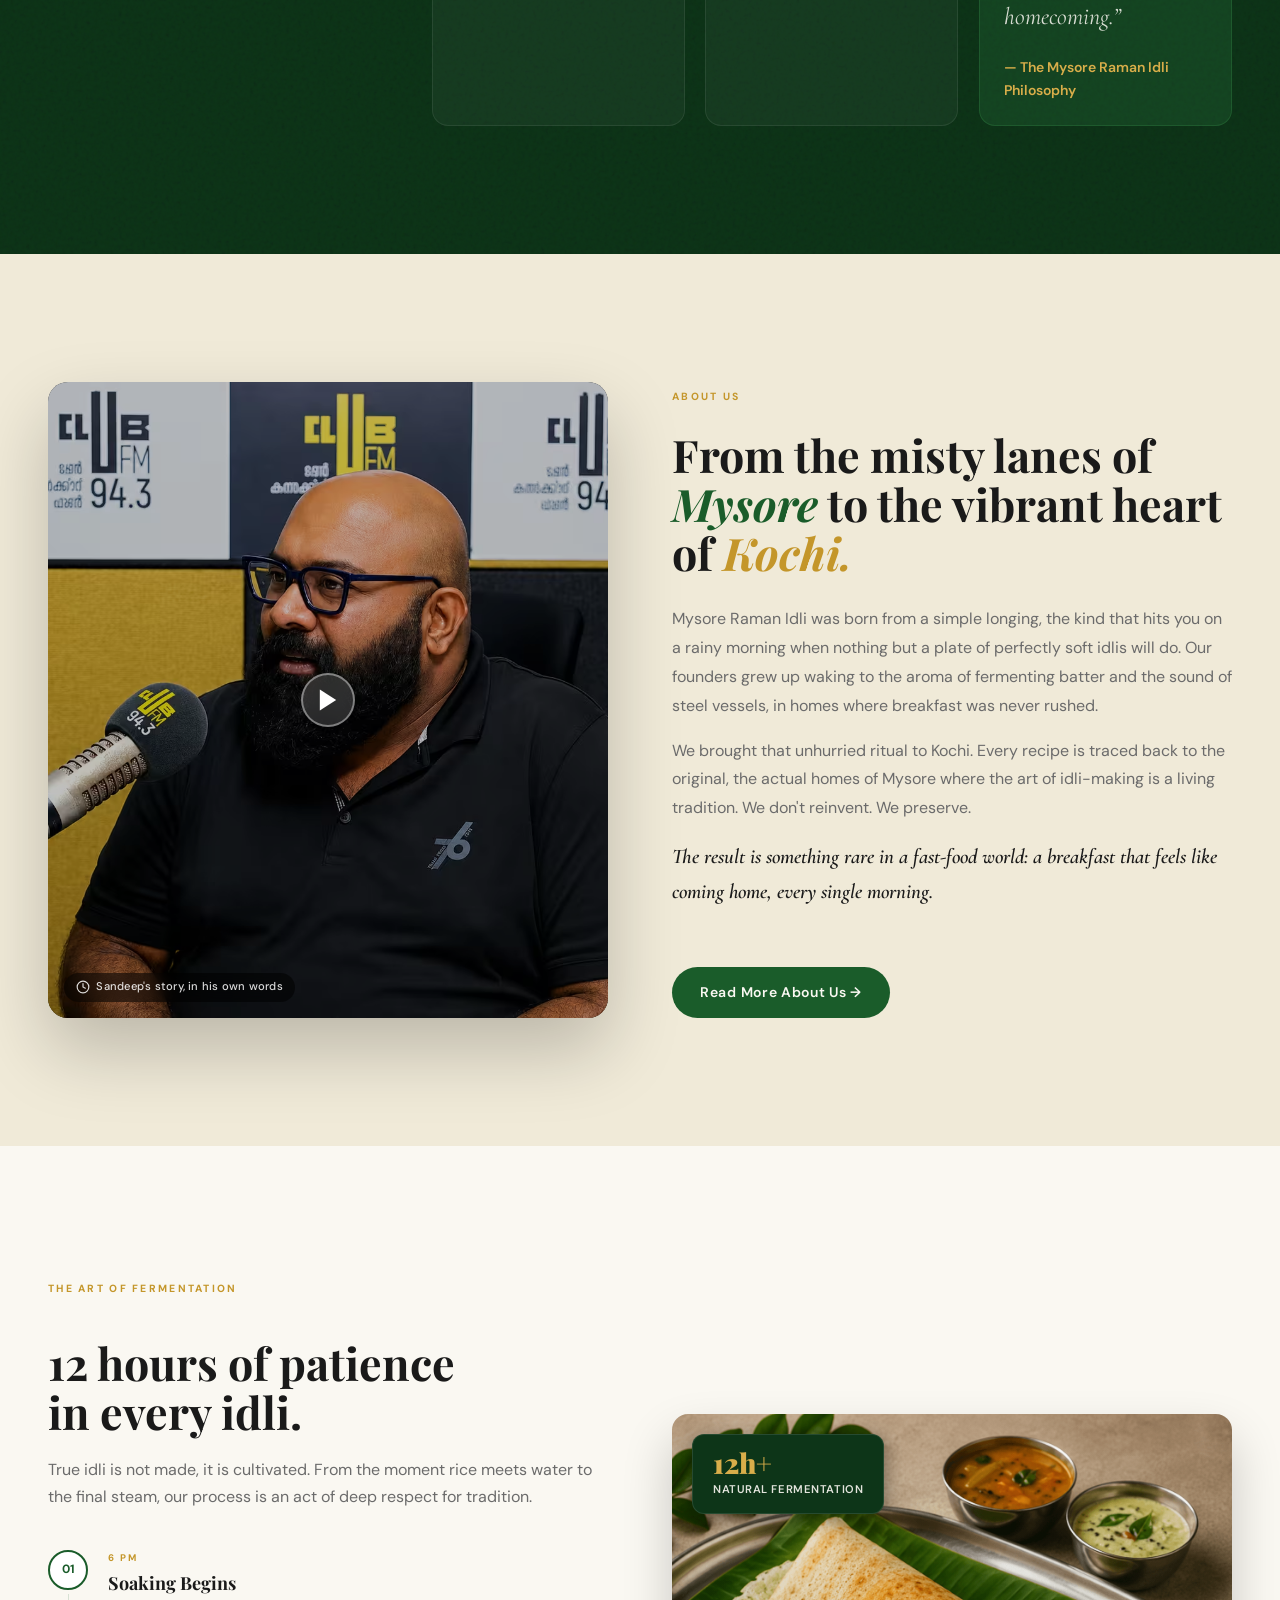
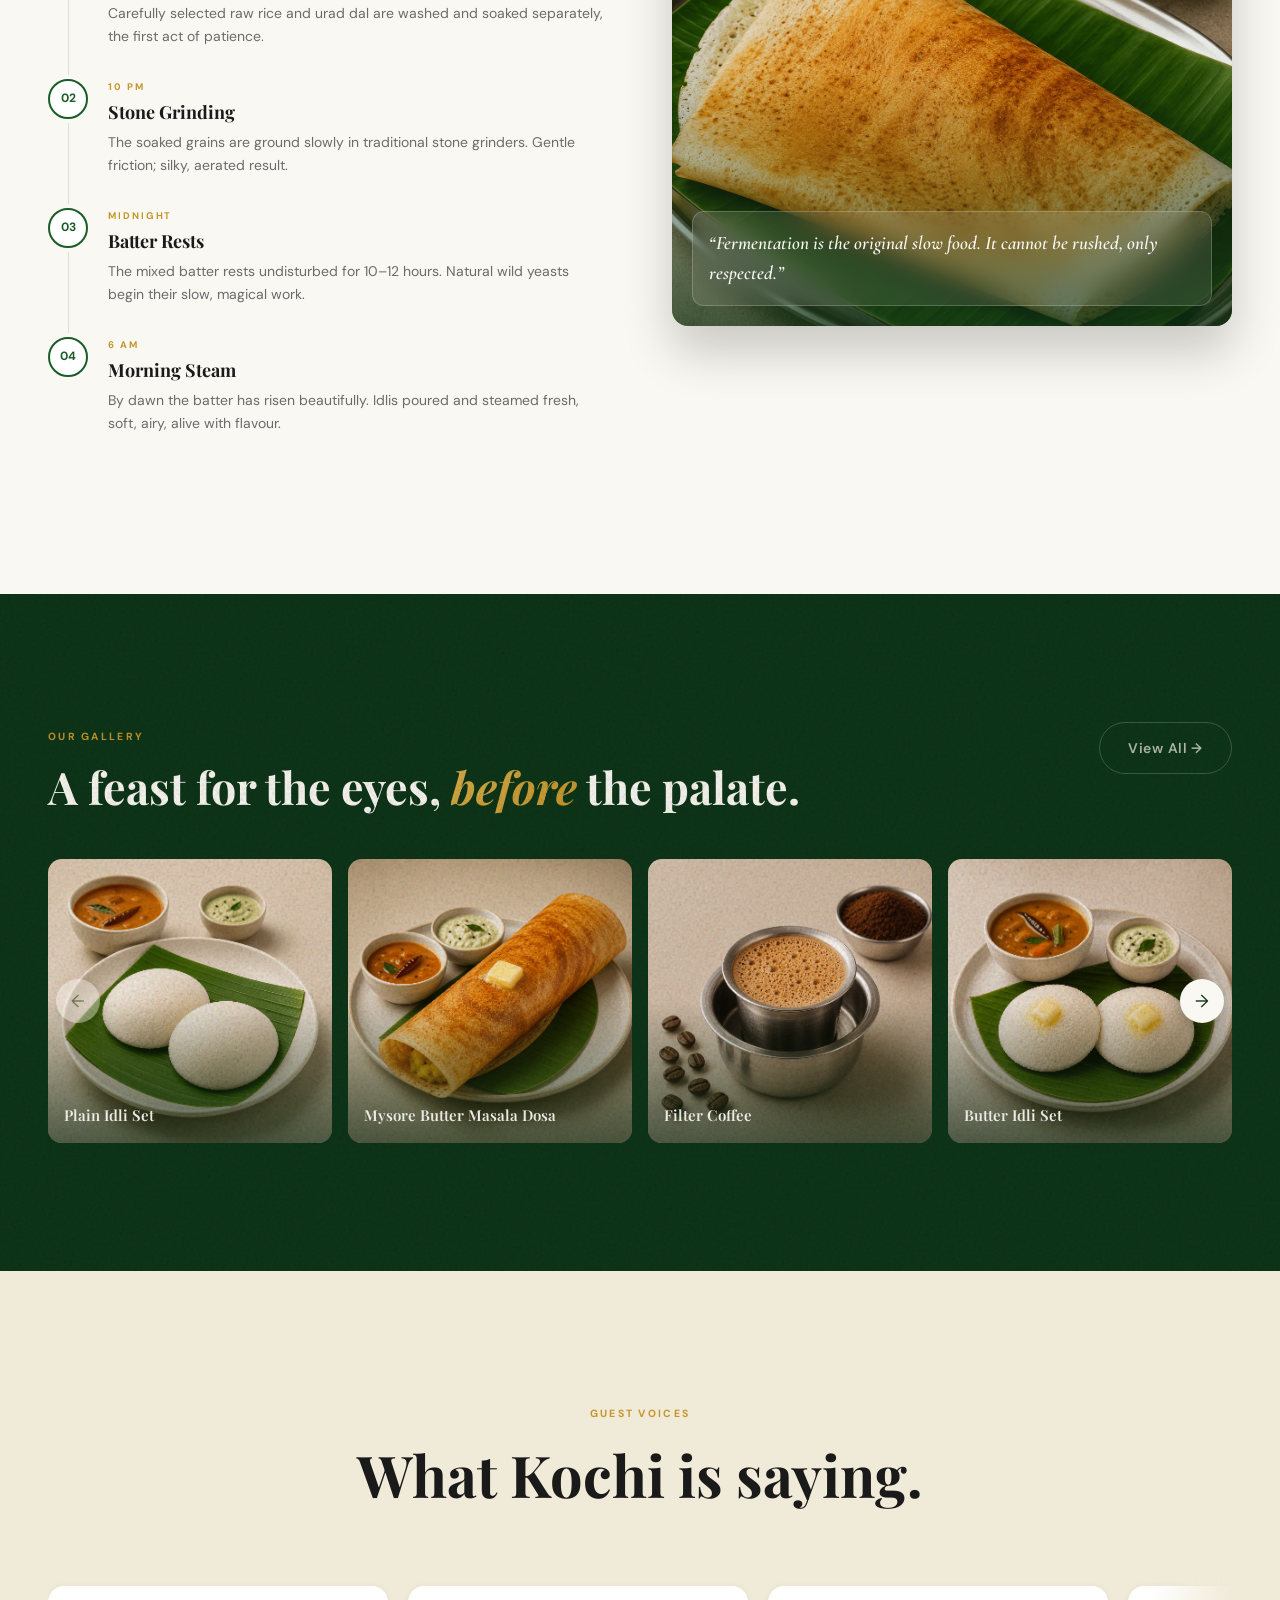
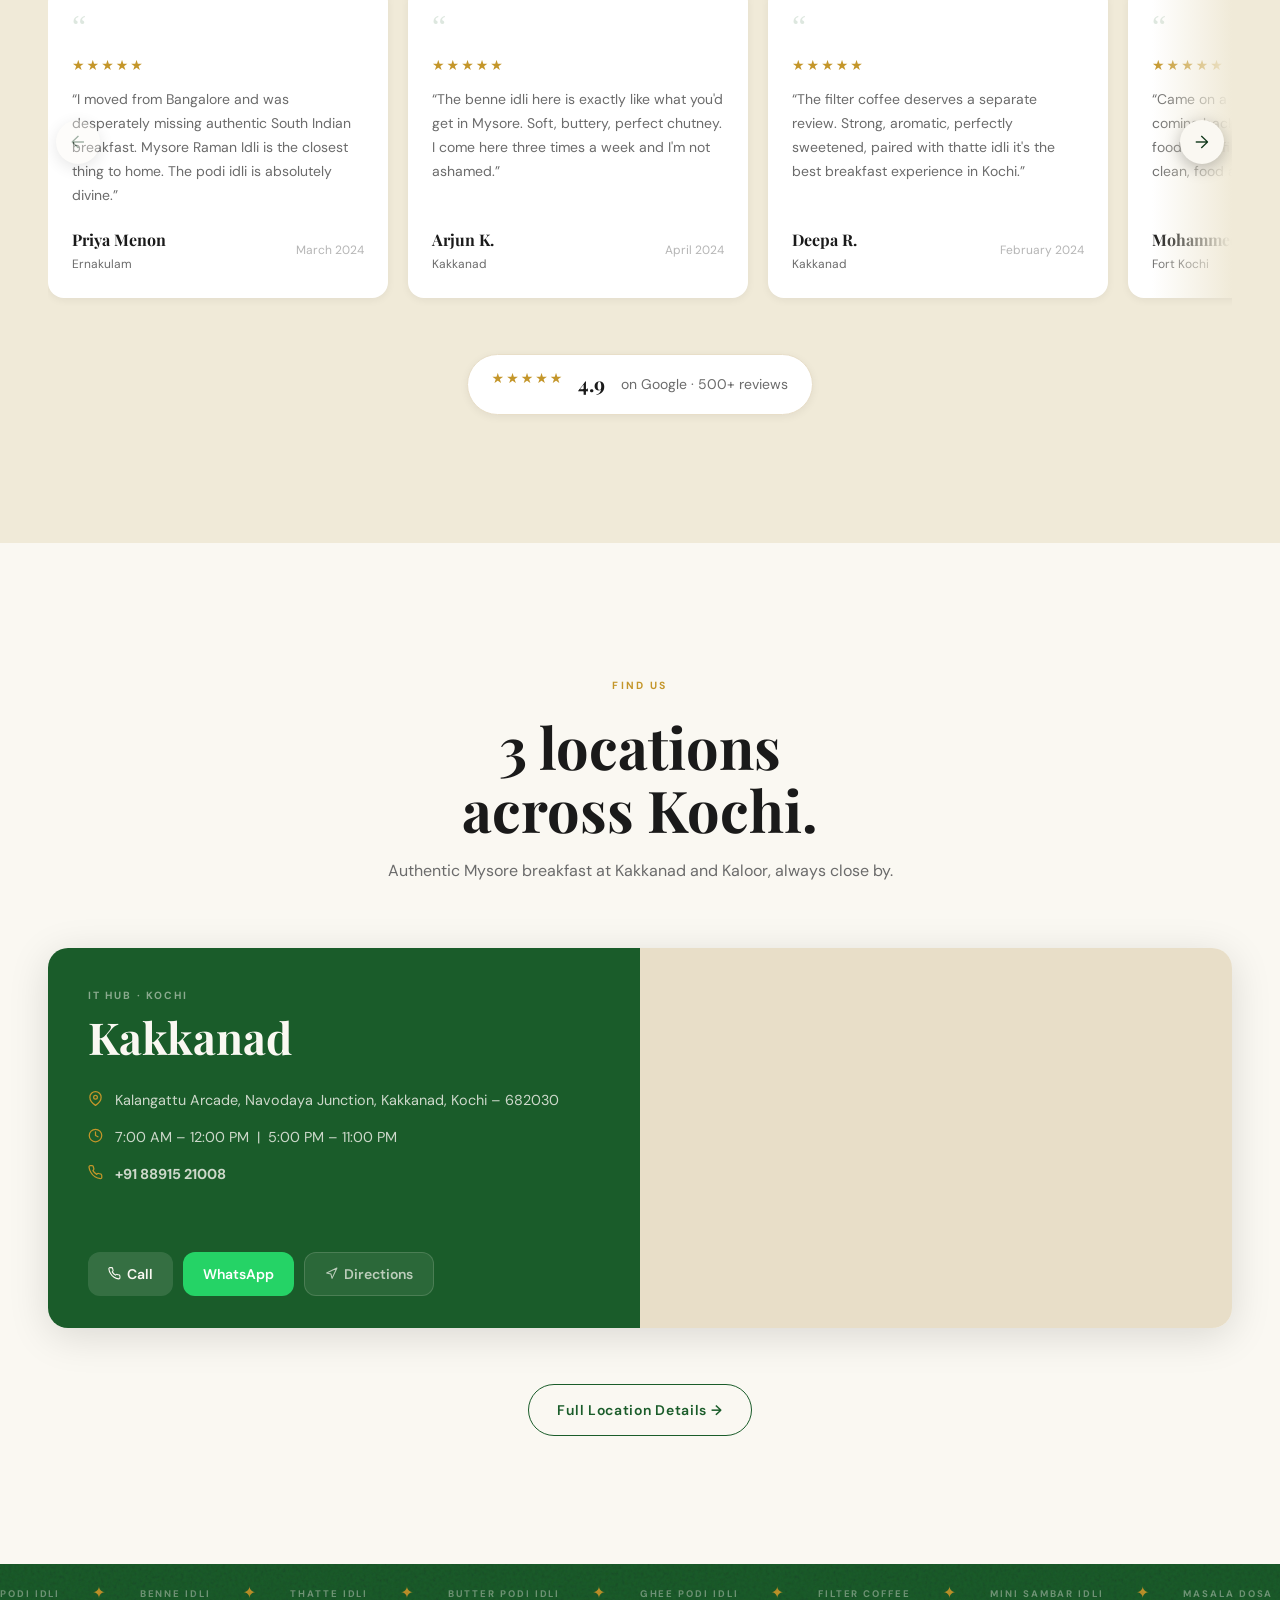
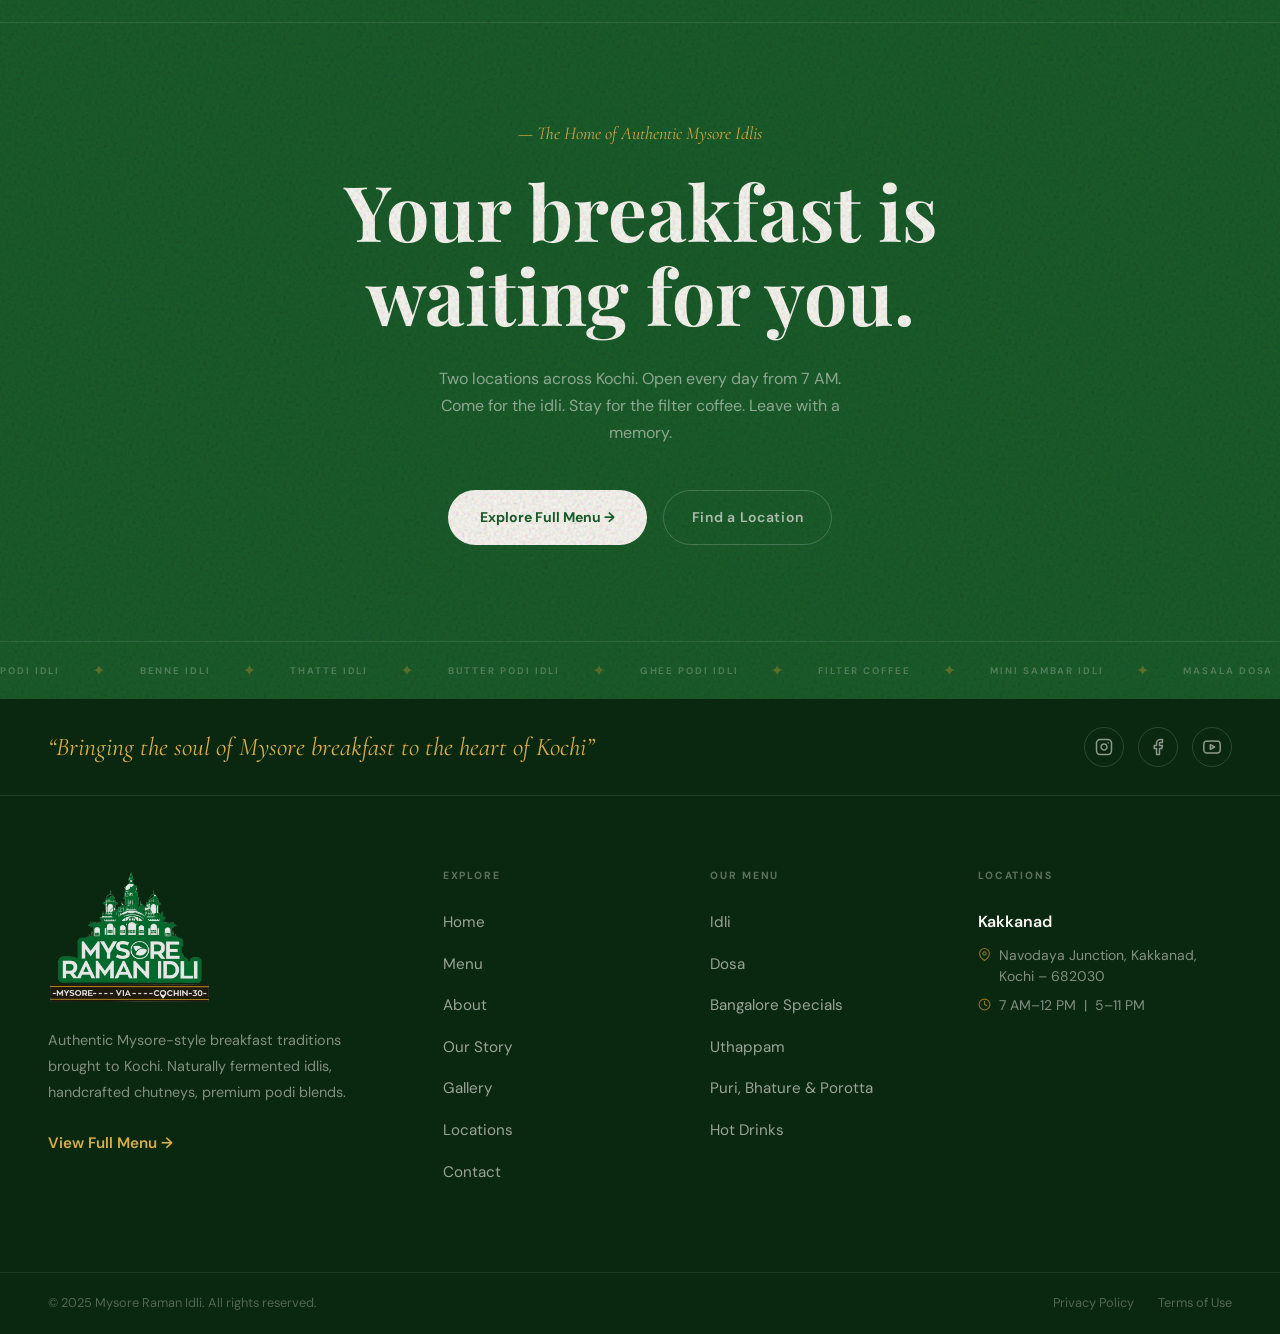
==== commit 351bfc2a: "Video tag hides on play/shows full story btn; facts grid on mobile; closing section sizes" ====
--- a/docs/index.html
+++ b/docs/index.html
@@ -347,10 +347,14 @@
             <svg class="svp-icon-pause" width="28" height="28" viewBox="0 0 24 24" fill="currentColor"><rect x="5" y="3" width="4" height="18" rx="1"/><rect x="15" y="3" width="4" height="18" rx="1"/></svg>
           </button>
         </div>
-        <div class="home-video-tag">
+        <div class="home-video-tag" id="homeVideoTag">
           <svg width="14" height="14" viewBox="0 0 24 24" fill="none" stroke="currentColor" stroke-width="2" stroke-linecap="round" stroke-linejoin="round"><circle cx="12" cy="12" r="10"/><polyline points="12 6 12 12 16 14"/></svg>
           Sandeep's story, in his own words
         </div>
+        <a href="story.html#ch-video" class="home-video-fullbtn" id="homeVideoFullBtn">
+          <svg width="13" height="13" viewBox="0 0 24 24" fill="none" stroke="currentColor" stroke-width="2.5" stroke-linecap="round" stroke-linejoin="round"><polygon points="5,3 19,12 5,21"/></svg>
+          View full story video
+        </a>
       </div>
       <div class="story-text reveal">
         <div class="section-label" style="margin-bottom:1.5rem;">About Us</div>
@@ -816,9 +820,21 @@
     const overlay = document.getElementById('homeVideoOverlay');
     const btn     = document.getElementById('homeVideoBtn');
     if (!video || !overlay || !btn) return;
+    const tag     = document.getElementById('homeVideoTag');
+    const fullBtn = document.getElementById('homeVideoFullBtn');
     const isTouchDevice = () => window.matchMedia('(hover: none)').matches;
-    function setIdle()    { overlay.className = 'svp-overlay state-idle'; video.removeAttribute('controls'); }
-    function setPlaying() { overlay.className = 'svp-overlay state-playing'; if (!isTouchDevice()) video.setAttribute('controls', ''); }
+    function setIdle() {
+      overlay.className = 'svp-overlay state-idle';
+      video.removeAttribute('controls');
+      if (tag)     tag.style.display = '';
+      if (fullBtn) fullBtn.style.display = 'none';
+    }
+    function setPlaying() {
+      overlay.className = 'svp-overlay state-playing';
+      if (!isTouchDevice()) video.setAttribute('controls', '');
+      if (tag)     tag.style.display = 'none';
+      if (fullBtn) fullBtn.style.display = '';
+    }
     setIdle();
     btn.addEventListener('click', () => { video.paused ? video.play() : video.pause(); });
     overlay.addEventListener('click', (e) => {
--- a/docs/css/styles.css
+++ b/docs/css/styles.css
@@ -1714,43 +1714,36 @@
   background: #000;
 }
 .about-story-link {
-  display: none;
-}
-@media (min-width: 1024px) {
-  .about-story-link {
-    display: inline-flex;
-    align-items: center;
-    gap: 0.5rem;
-    margin-top: 1.25rem;
-    font-family: 'DM Sans', sans-serif;
-    font-size: 0.875rem;
-    font-weight: 600;
-    color: var(--cream);
-    background: var(--forest-green);
-    text-decoration: none;
-    padding: 0.75rem 1.5rem;
-    border-radius: 0.375rem;
-    transition: background 0.2s, transform 0.15s;
-  }
-  .about-story-link:hover {
-    background: var(--forest-light);
-    transform: translateY(-1px);
-  }
+  display: inline-flex;
+  align-items: center;
+  gap: 0.5rem;
+  margin-top: 1.25rem;
+  font-family: 'DM Sans', sans-serif;
+  font-size: 0.875rem;
+  font-weight: 600;
+  color: var(--cream);
+  background: var(--forest-green);
+  text-decoration: none;
+  padding: 0.75rem 1.5rem;
+  border-radius: 0.375rem;
+  transition: background 0.2s, transform 0.15s;
+}
+.about-story-link:hover {
+  background: var(--forest-light);
+  transform: translateY(-1px);
 }
 .about-facts {
-  display: none;
+  display: grid;
+  grid-template-columns: 1fr 1fr;
+  gap: 1px;
+  margin-top: 2rem;
+  border: 1px solid var(--parchment);
+  border-radius: 0.75rem;
+  overflow: hidden;
+  background: var(--parchment);
 }
 @media (min-width: 1024px) {
   .about-facts {
-    display: grid;
-    grid-template-columns: 1fr 1fr;
-    gap: 1px;
-    margin-top: 2rem;
-    border: 1px solid var(--parchment);
-    border-radius: 0.75rem;
-    overflow: hidden;
-    background: var(--parchment);
-  }
   .about-fact {
     background: var(--cream);
     padding: 1.25rem 1.5rem;
@@ -1828,6 +1821,28 @@
 .svp-btn { width: 3.4rem; height: 3.4rem; border-radius: 50%; background: rgba(255,255,255,0.15); backdrop-filter: blur(8px); -webkit-backdrop-filter: blur(8px); border: 2px solid rgba(255,255,255,0.4); color: #fff; display: flex; align-items: center; justify-content: center; cursor: pointer; transition: background 0.2s, transform 0.15s; }
 .svp-btn:hover { background: rgba(255,255,255,0.25); }
 .svp-icon-play, .svp-icon-pause { flex-shrink: 0; }
+/* Full story button shown when playing */
+.home-video-fullbtn {
+  display: none;
+  position: absolute;
+  bottom: 1rem;
+  left: 1rem;
+  align-items: center;
+  gap: 0.4rem;
+  background: var(--forest-green);
+  color: var(--cream);
+  font-family: 'DM Sans', sans-serif;
+  font-size: 0.7rem;
+  font-weight: 600;
+  padding: 0.4rem 0.85rem;
+  border-radius: 2rem;
+  text-decoration: none;
+  letter-spacing: 0.02em;
+  z-index: 10;
+  transition: background 0.2s;
+}
+.home-video-fullbtn:hover { background: var(--forest-light); }
+
 /* Tag label on video */
 .home-video-tag {
   position: absolute;
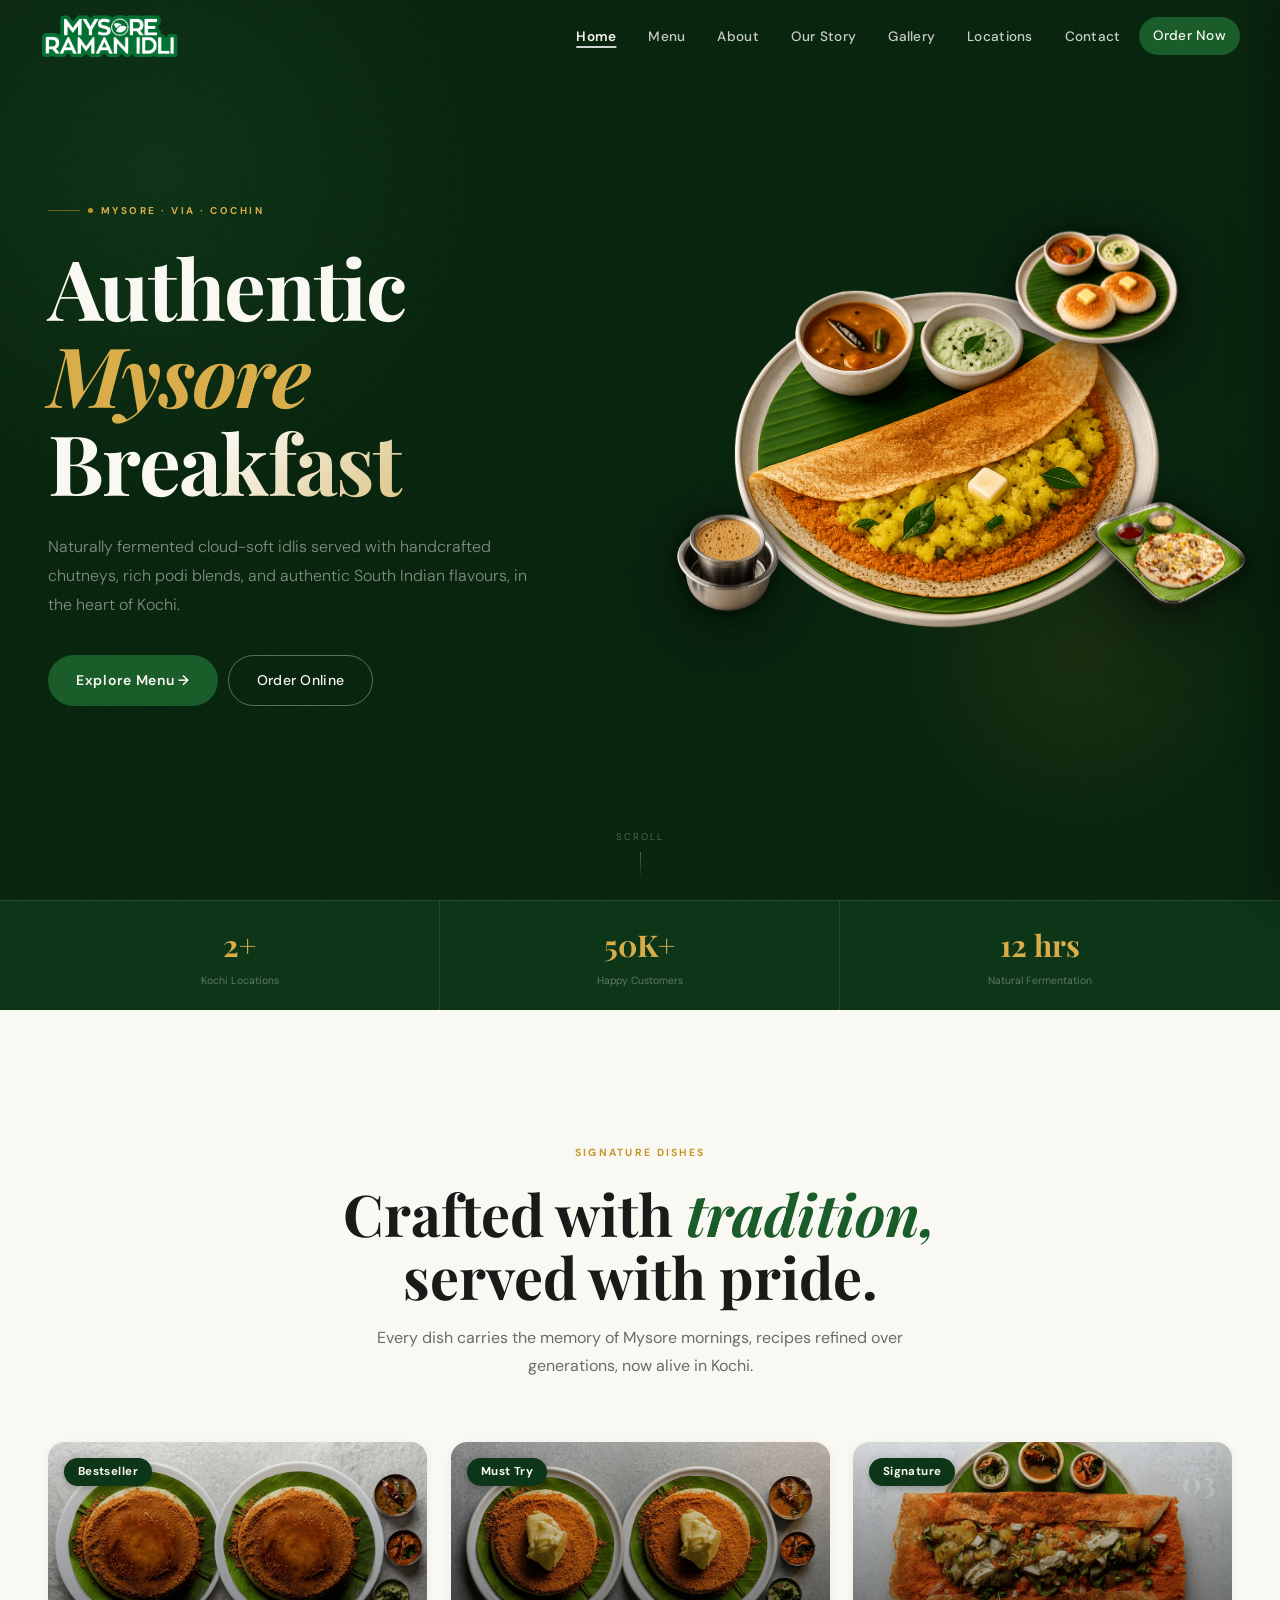
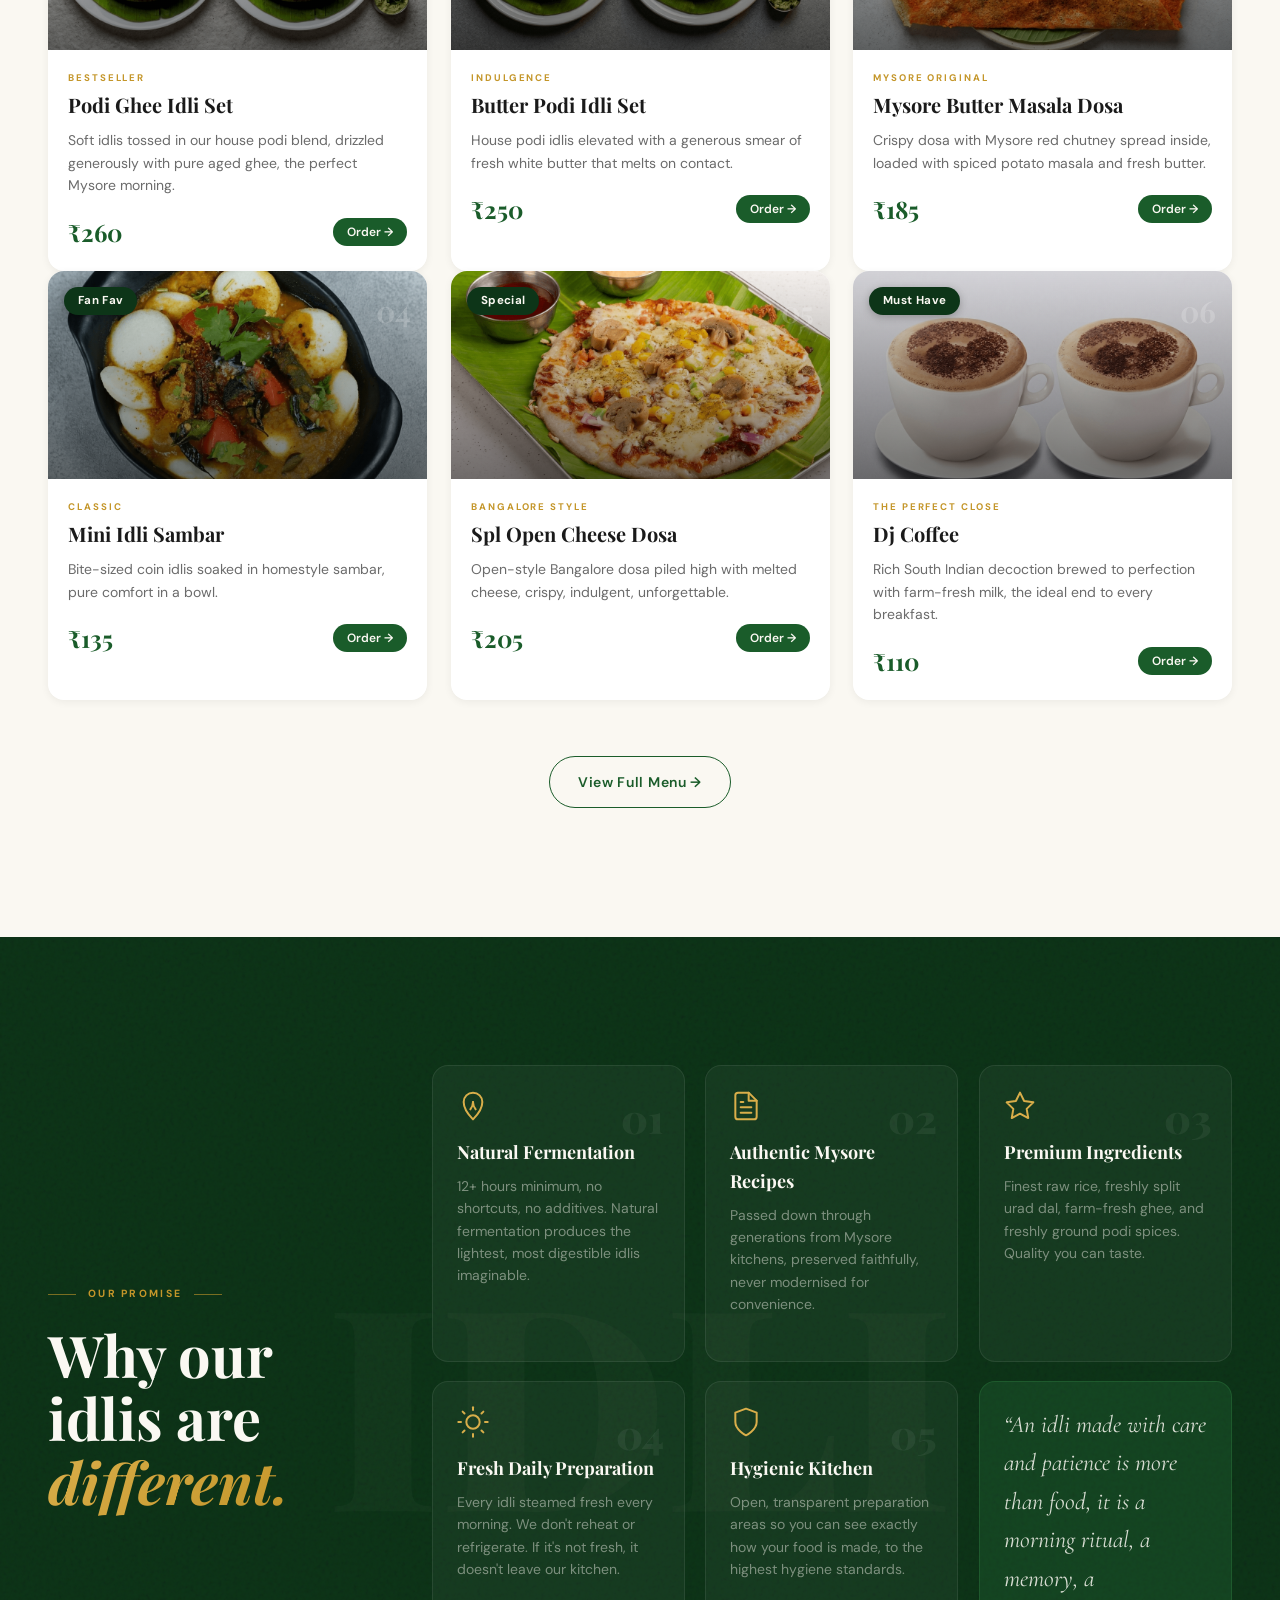
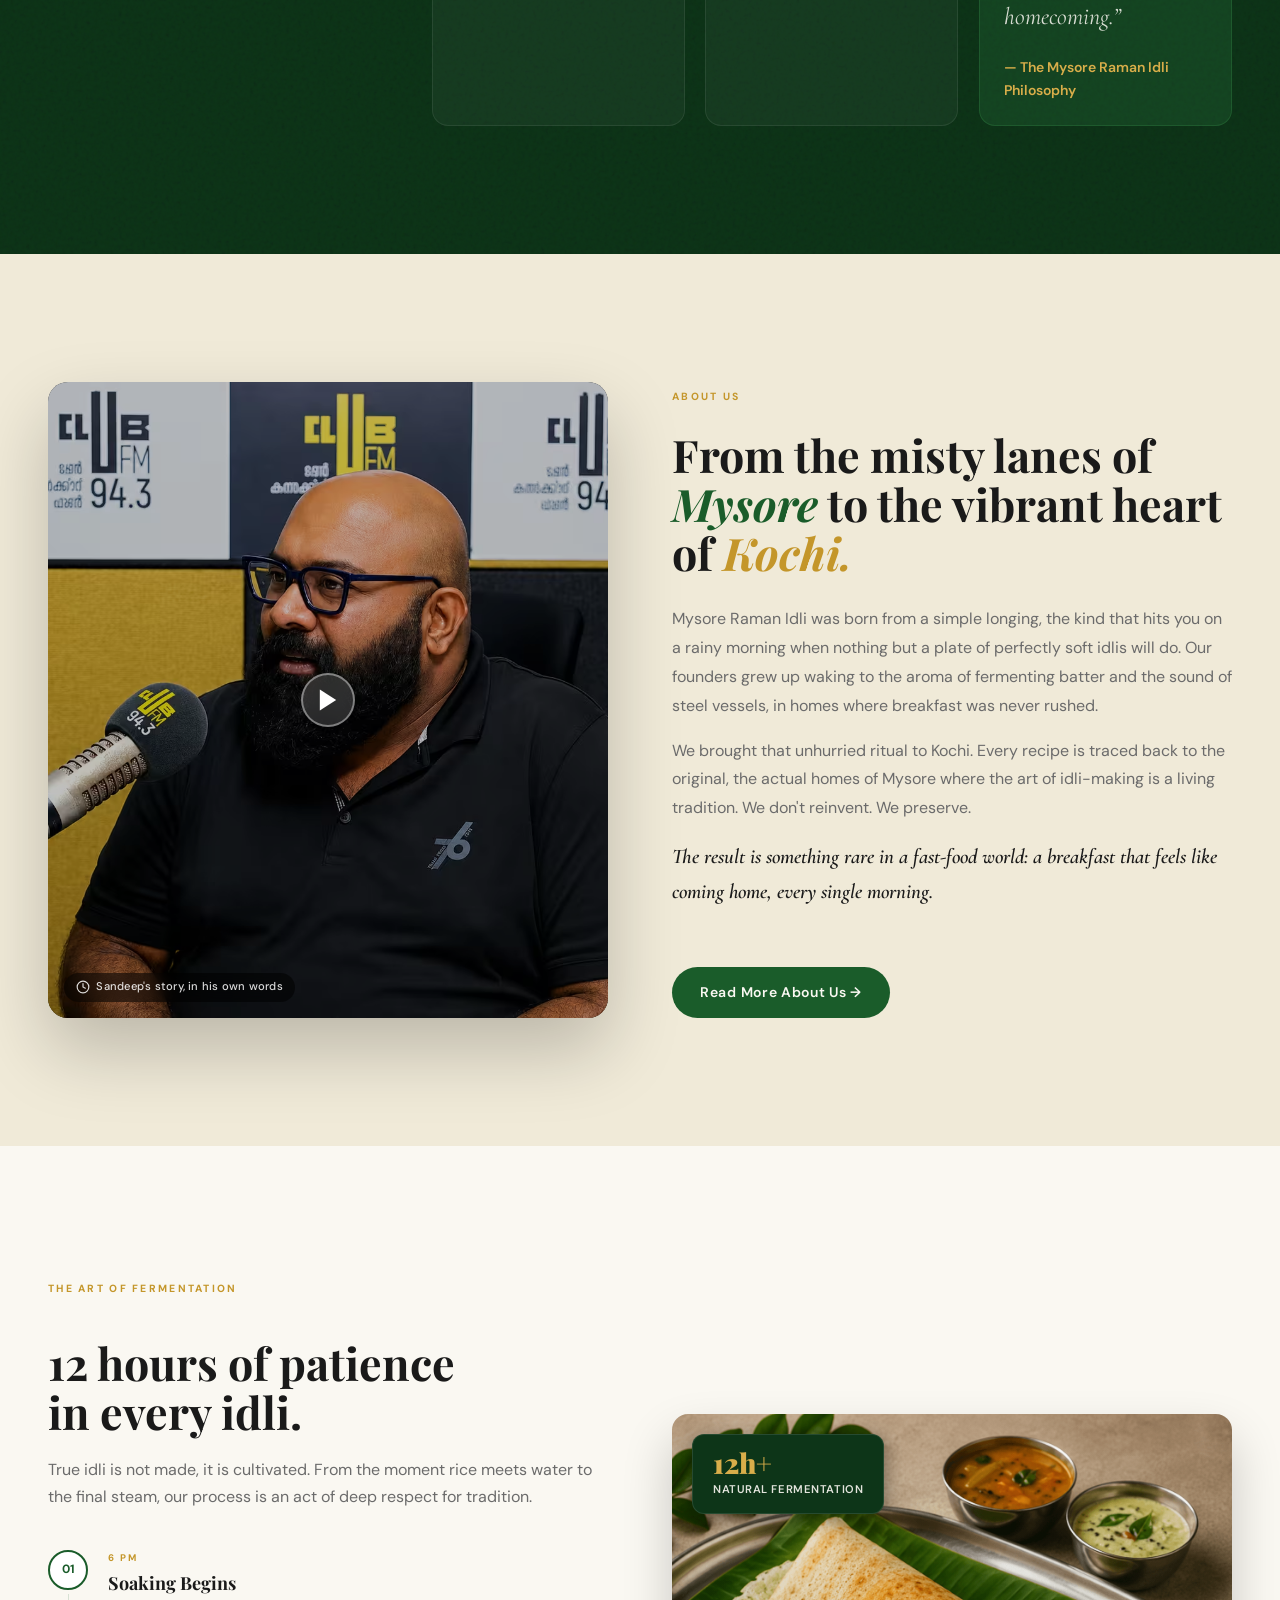
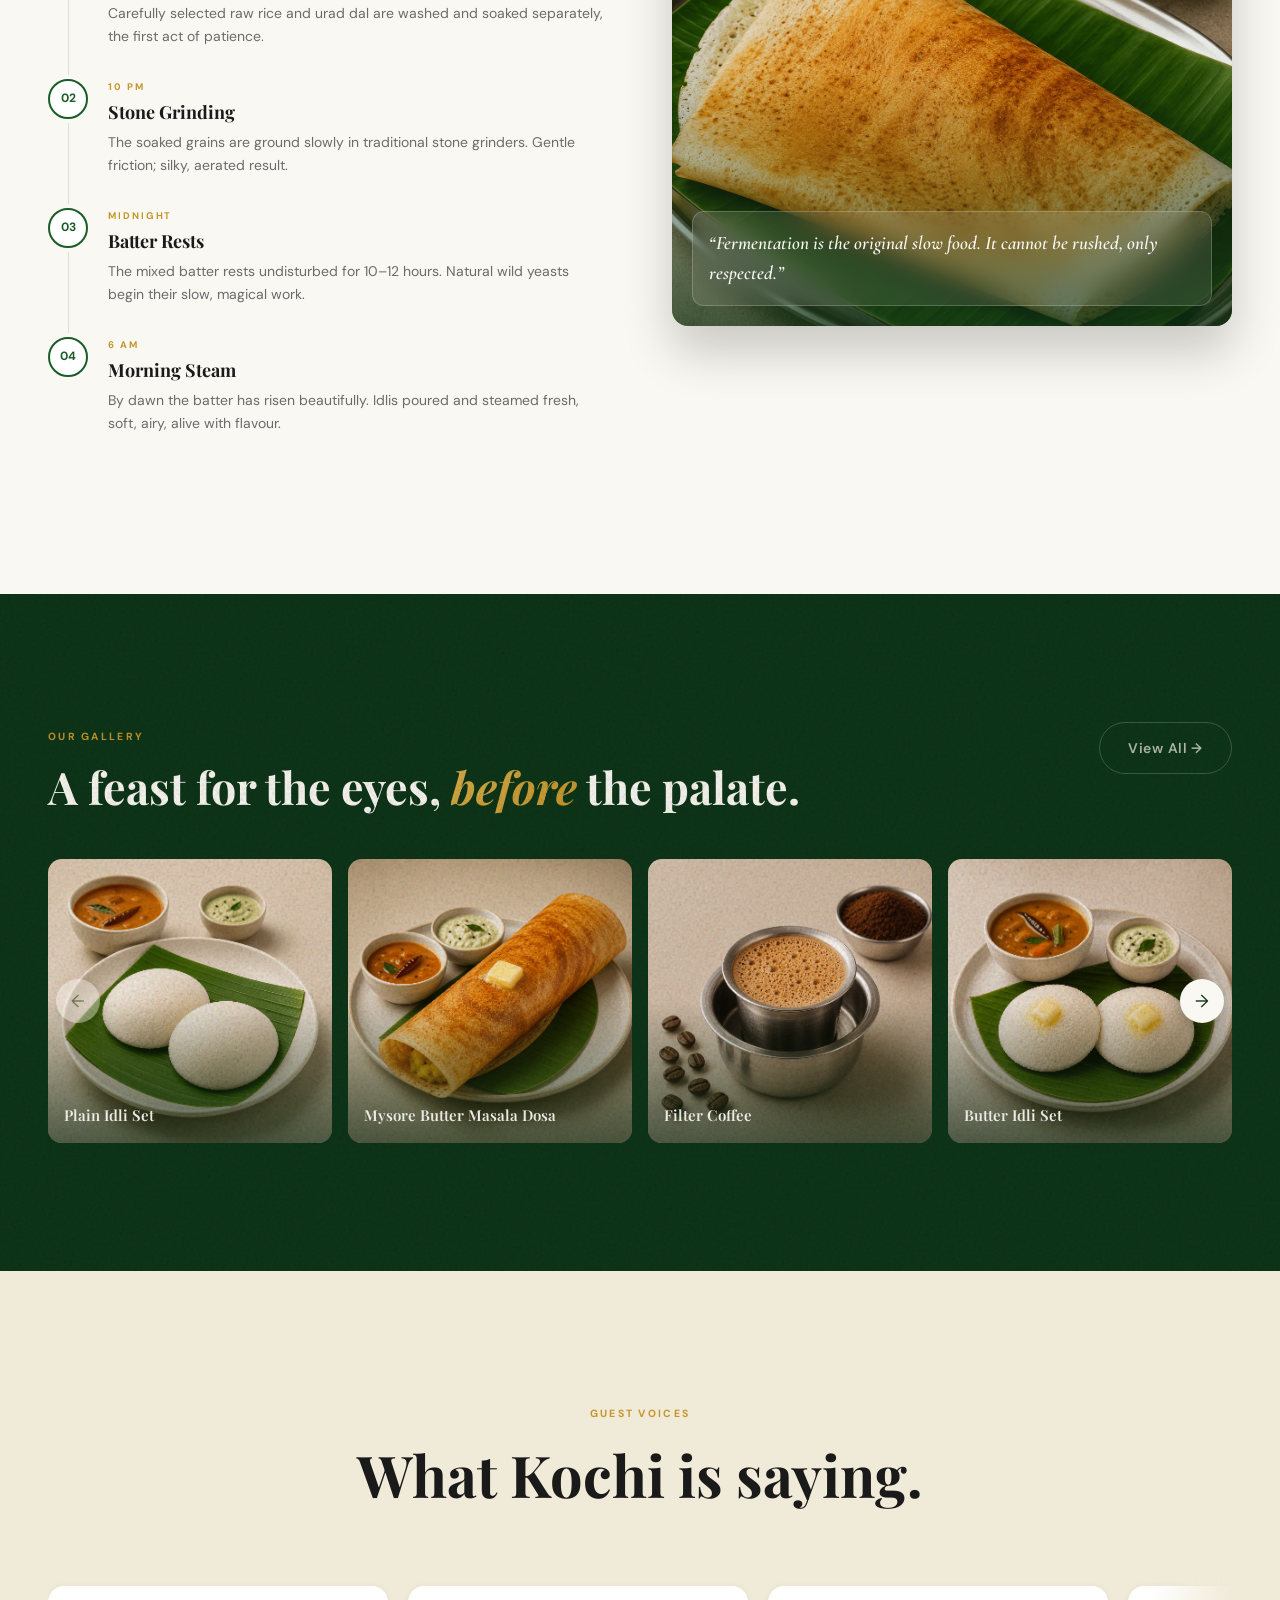
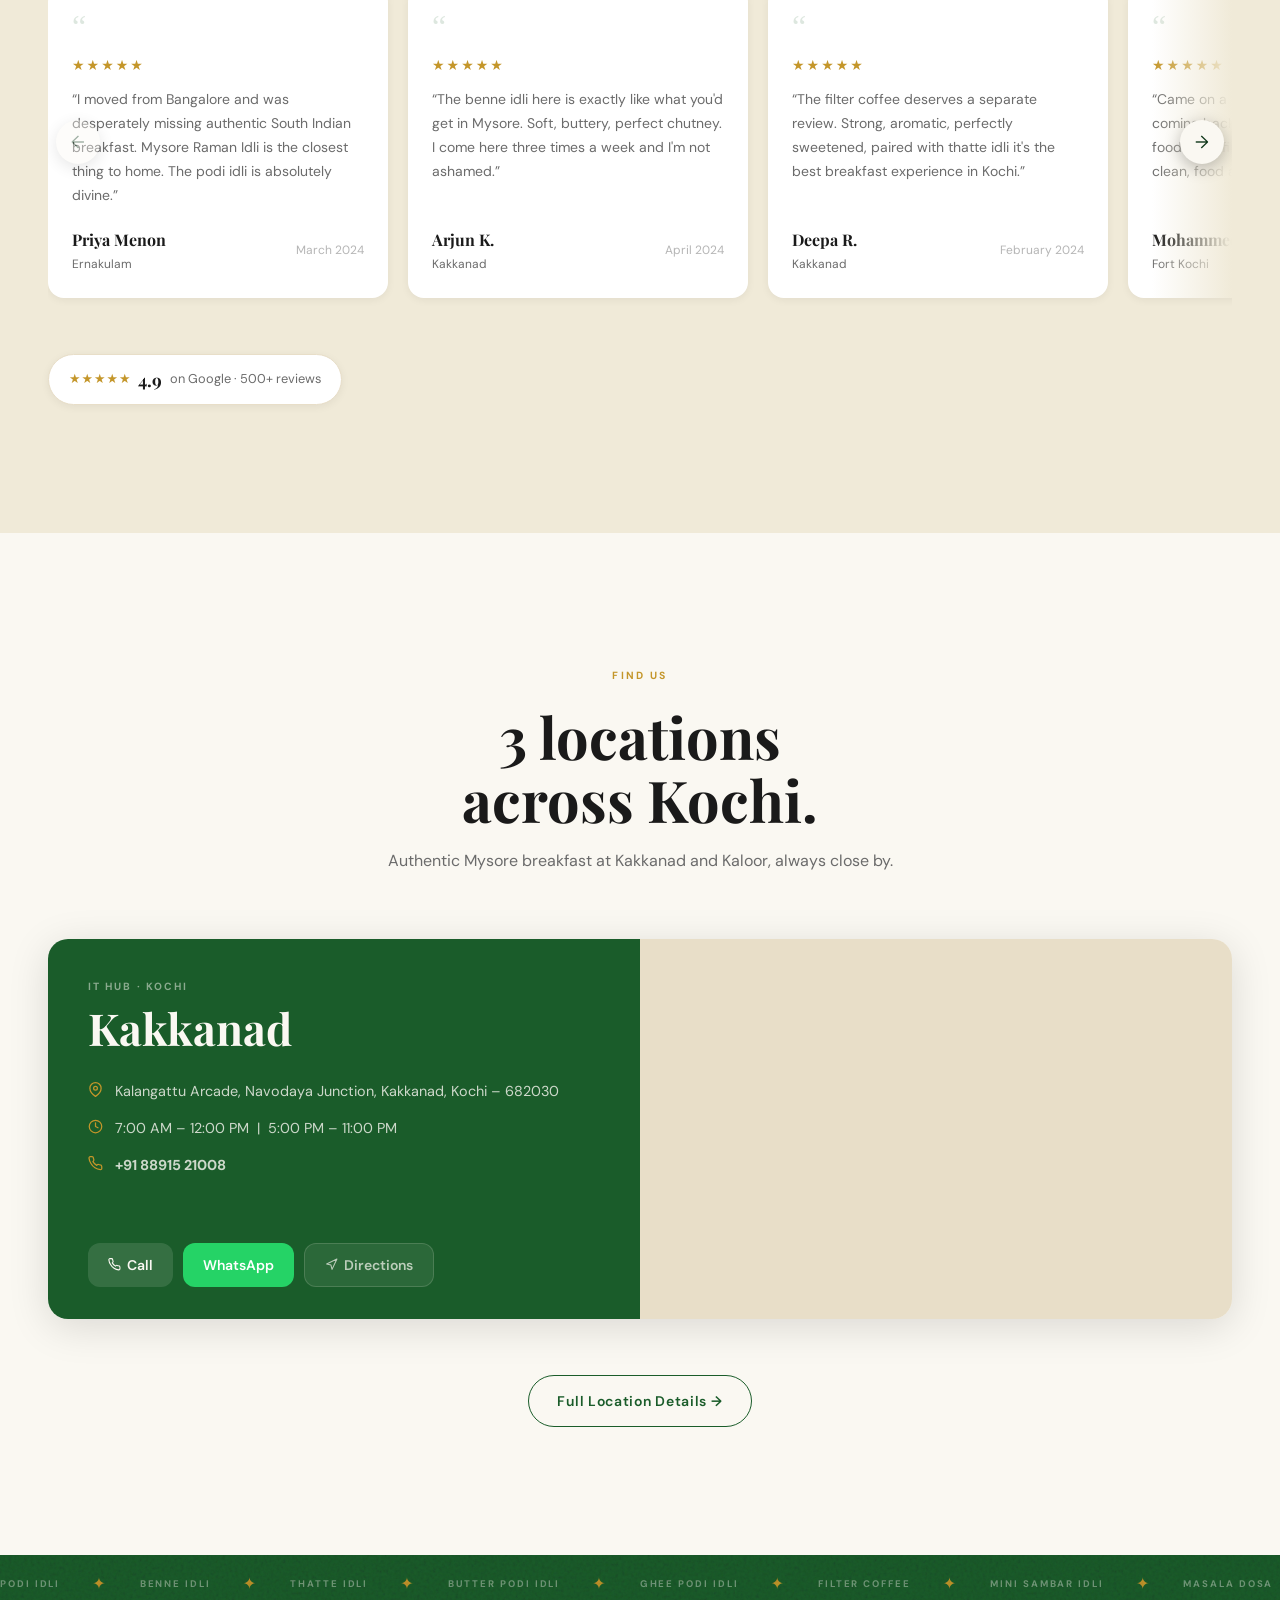
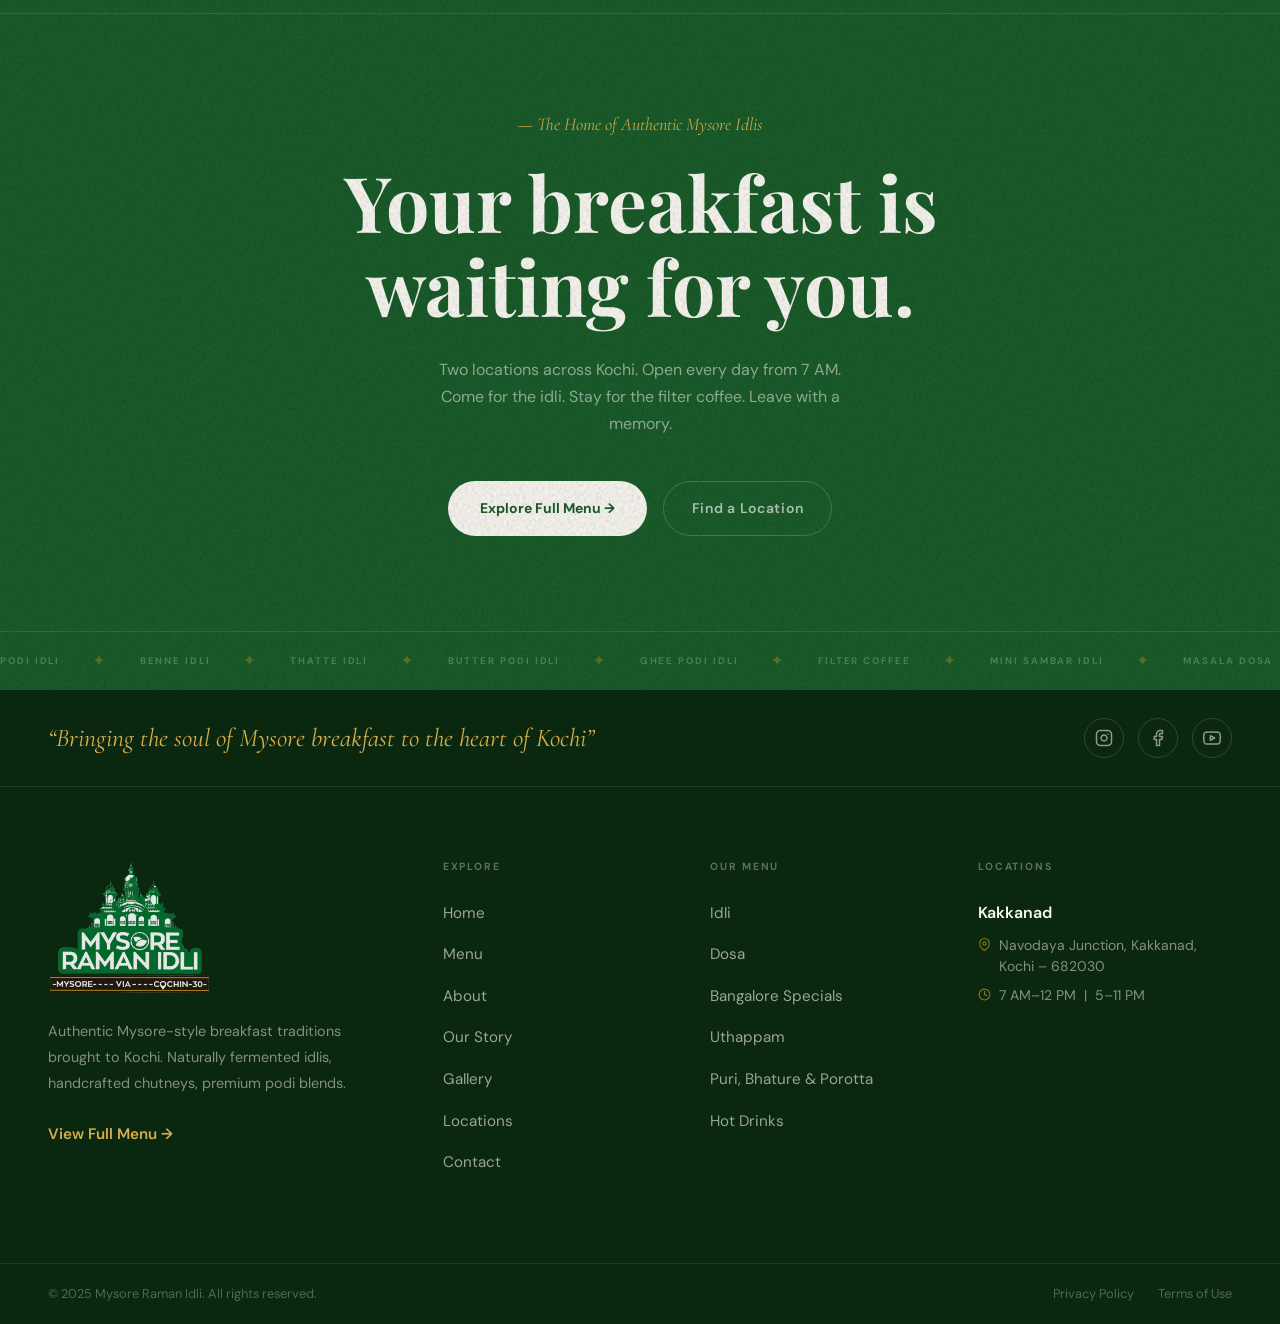
==== commit 650a2433: "Move review arrows below cards on mobile, keep overlay position on desktop" ====
--- a/docs/index.html
+++ b/docs/index.html
@@ -509,8 +509,8 @@
     </div>
 
     <div class="reviews-scroll-wrap">
-      <button class="gallery-carousel-btn prev" id="reviewsPrev" aria-label="Previous">&#8592;</button>
-      <button class="gallery-carousel-btn next" id="reviewsNext" aria-label="Next">&#8594;</button>
+      <button class="gallery-carousel-btn prev reviews-arrow-desktop" id="reviewsPrev" aria-label="Previous">&#8592;</button>
+      <button class="gallery-carousel-btn next reviews-arrow-desktop" id="reviewsNext" aria-label="Next">&#8594;</button>
       <div class="reviews-scroll" id="reviewsScroll">
         <div class="review-card">
           <div class="review-quote-icon">&ldquo;</div>
@@ -584,6 +584,11 @@
         </div>
       </div>
       <div class="reviews-fade"></div>
+      <!-- Mobile arrow row -->
+      <div class="reviews-arrow-row">
+        <button class="gallery-carousel-btn" id="reviewsPrevMobile" aria-label="Previous">&#8592;</button>
+        <button class="gallery-carousel-btn" id="reviewsNextMobile" aria-label="Next">&#8594;</button>
+      </div>
     </div>
 
     <div class="rating-badge">
--- a/docs/css/styles.css
+++ b/docs/css/styles.css
@@ -1182,6 +1182,7 @@
   overflow-y: hidden;
   padding-top: 1rem;
   padding-bottom: 1rem;
+  padding-right: 3.5rem;
   scroll-snap-type: x mandatory;
   scrollbar-width: none;
 }
@@ -1216,21 +1217,38 @@
   pointer-events: none;
 }
 .reviews-scroll-wrap { position: relative; overflow: hidden; }
+
+/* Desktop: show original arrows, hide mobile row */
+.reviews-arrow-row { display: none; }
+@media (max-width: 767px) {
+  .reviews-arrow-desktop { display: none; }
+  .reviews-arrow-row {
+    display: flex;
+    justify-content: center;
+    gap: 1rem;
+    margin-top: 1.25rem;
+  }
+  .reviews-arrow-row .gallery-carousel-btn {
+    position: static;
+    transform: none;
+  }
+}
 .rating-badge {
   display: inline-flex;
   align-items: center;
-  gap: 1rem;
+  gap: 0.5rem;
   background: white;
   border-radius: 9999px;
-  padding: 0.75rem 1.5rem;
+  padding: 0.65rem 1.25rem;
   box-shadow: 0 2px 8px rgba(0,0,0,0.06);
   border: 1px solid var(--parchment);
   margin: 2.5rem auto 0;
-  display: flex;
   width: fit-content;
 }
-.rating-score { font-family: 'Playfair Display', serif; font-size: 1.25rem; font-weight: 700; color: var(--charcoal); }
-.rating-label { font-size: 0.875rem; color: var(--mid-gray); }
+.rating-badge .review-stars { margin-bottom: 0; gap: 1px; }
+.rating-badge .review-stars span { font-size: 0.8rem; }
+.rating-score { font-family: 'Playfair Display', serif; font-size: 1.1rem; font-weight: 700; color: var(--charcoal); }
+.rating-label { font-size: 0.8rem; color: var(--mid-gray); white-space: nowrap; }
 
 /* =============================================
    LOCATIONS PREVIEW
@@ -1742,28 +1760,30 @@
   overflow: hidden;
   background: var(--parchment);
 }
+.about-fact {
+  background: var(--cream);
+  padding: 1rem 1.25rem;
+  display: flex;
+  flex-direction: column;
+  gap: 0.3rem;
+}
+.about-fact-num {
+  font-family: 'Playfair Display', serif;
+  font-size: 1.6rem;
+  font-weight: 800;
+  color: var(--forest-green);
+  line-height: 1;
+}
+.about-fact-label {
+  font-family: 'DM Sans', sans-serif;
+  font-size: 0.72rem;
+  color: var(--mid-gray);
+  line-height: 1.4;
+}
 @media (min-width: 1024px) {
-  .about-facts {
-  .about-fact {
-    background: var(--cream);
-    padding: 1.25rem 1.5rem;
-    display: flex;
-    flex-direction: column;
-    gap: 0.3rem;
-  }
-  .about-fact-num {
-    font-family: 'Playfair Display', serif;
-    font-size: 2rem;
-    font-weight: 800;
-    color: var(--forest-green);
-    line-height: 1;
-  }
-  .about-fact-label {
-    font-family: 'DM Sans', sans-serif;
-    font-size: 0.75rem;
-    color: var(--mid-gray);
-    line-height: 1.4;
-  }
+  .about-fact { padding: 1.25rem 1.5rem; }
+  .about-fact-num { font-size: 2rem; }
+  .about-fact-label { font-size: 0.75rem; }
 }
 .video-wrap iframe {
   position: absolute;
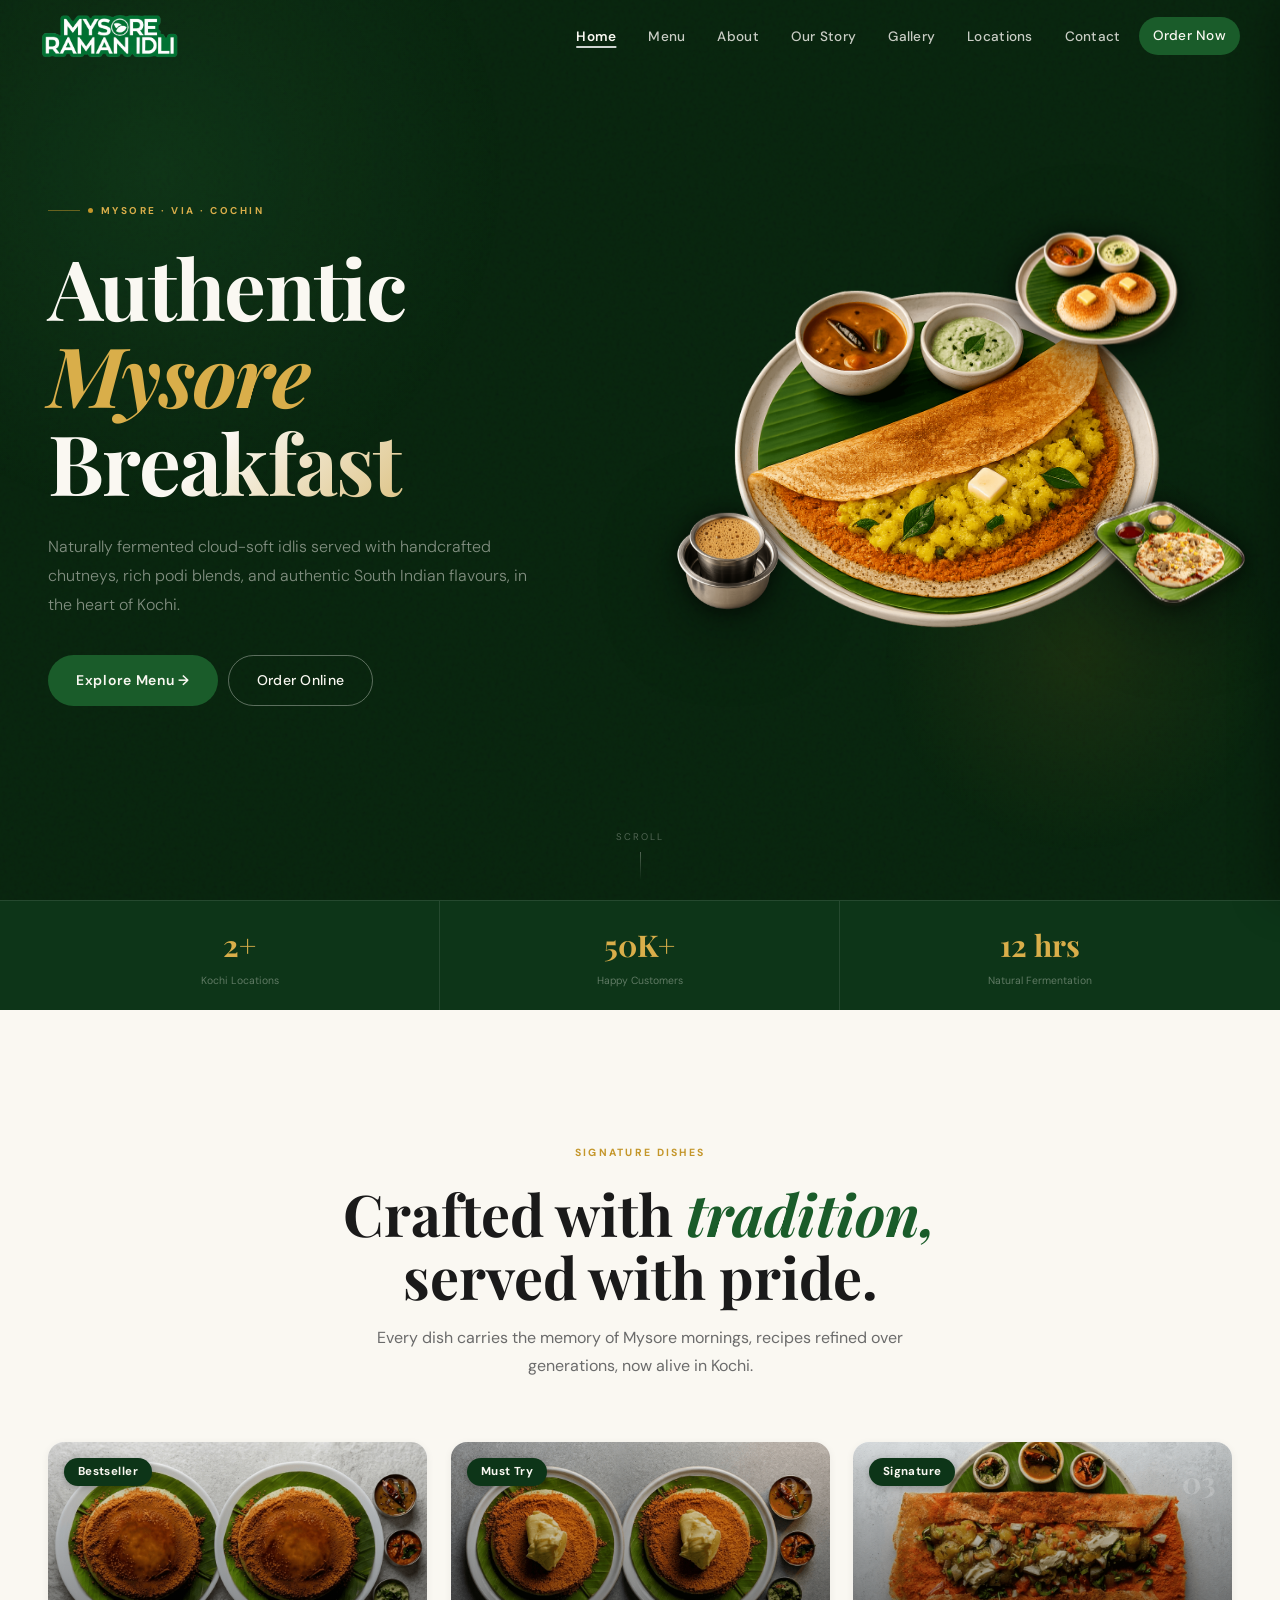
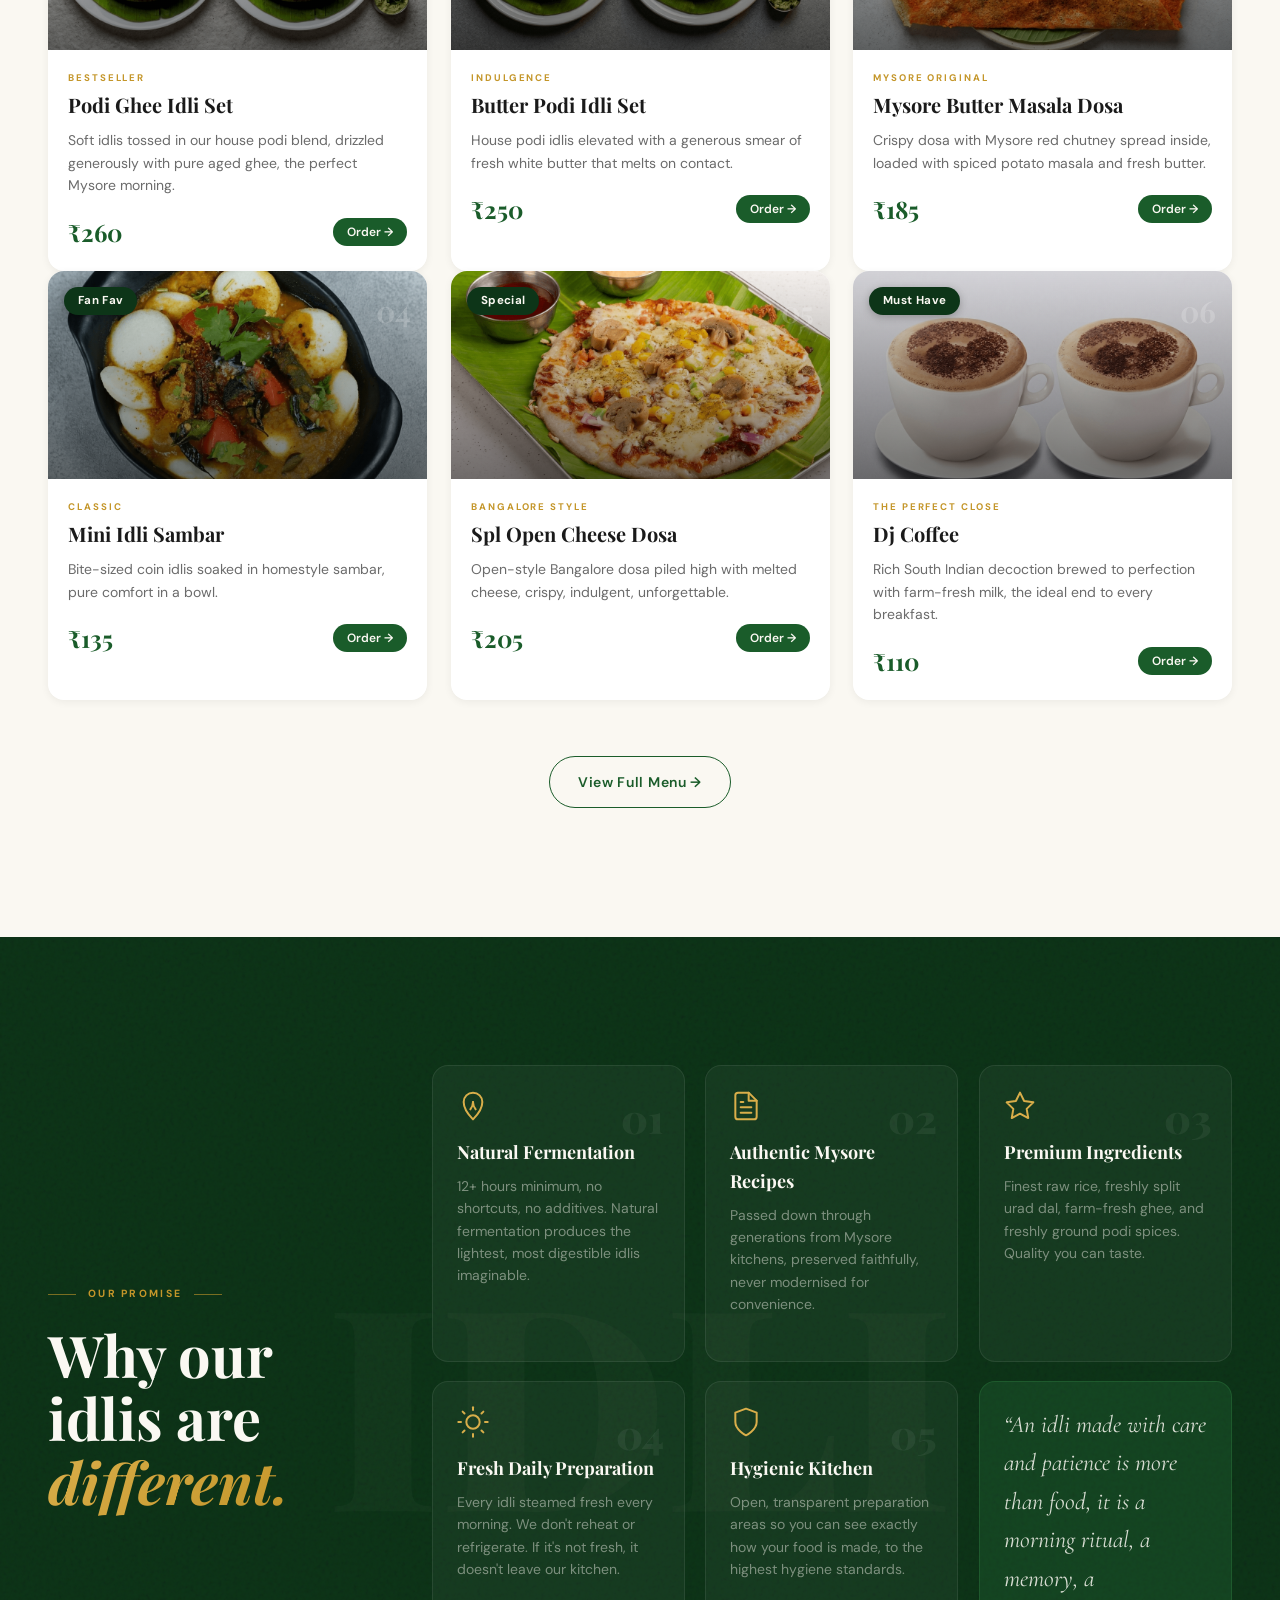
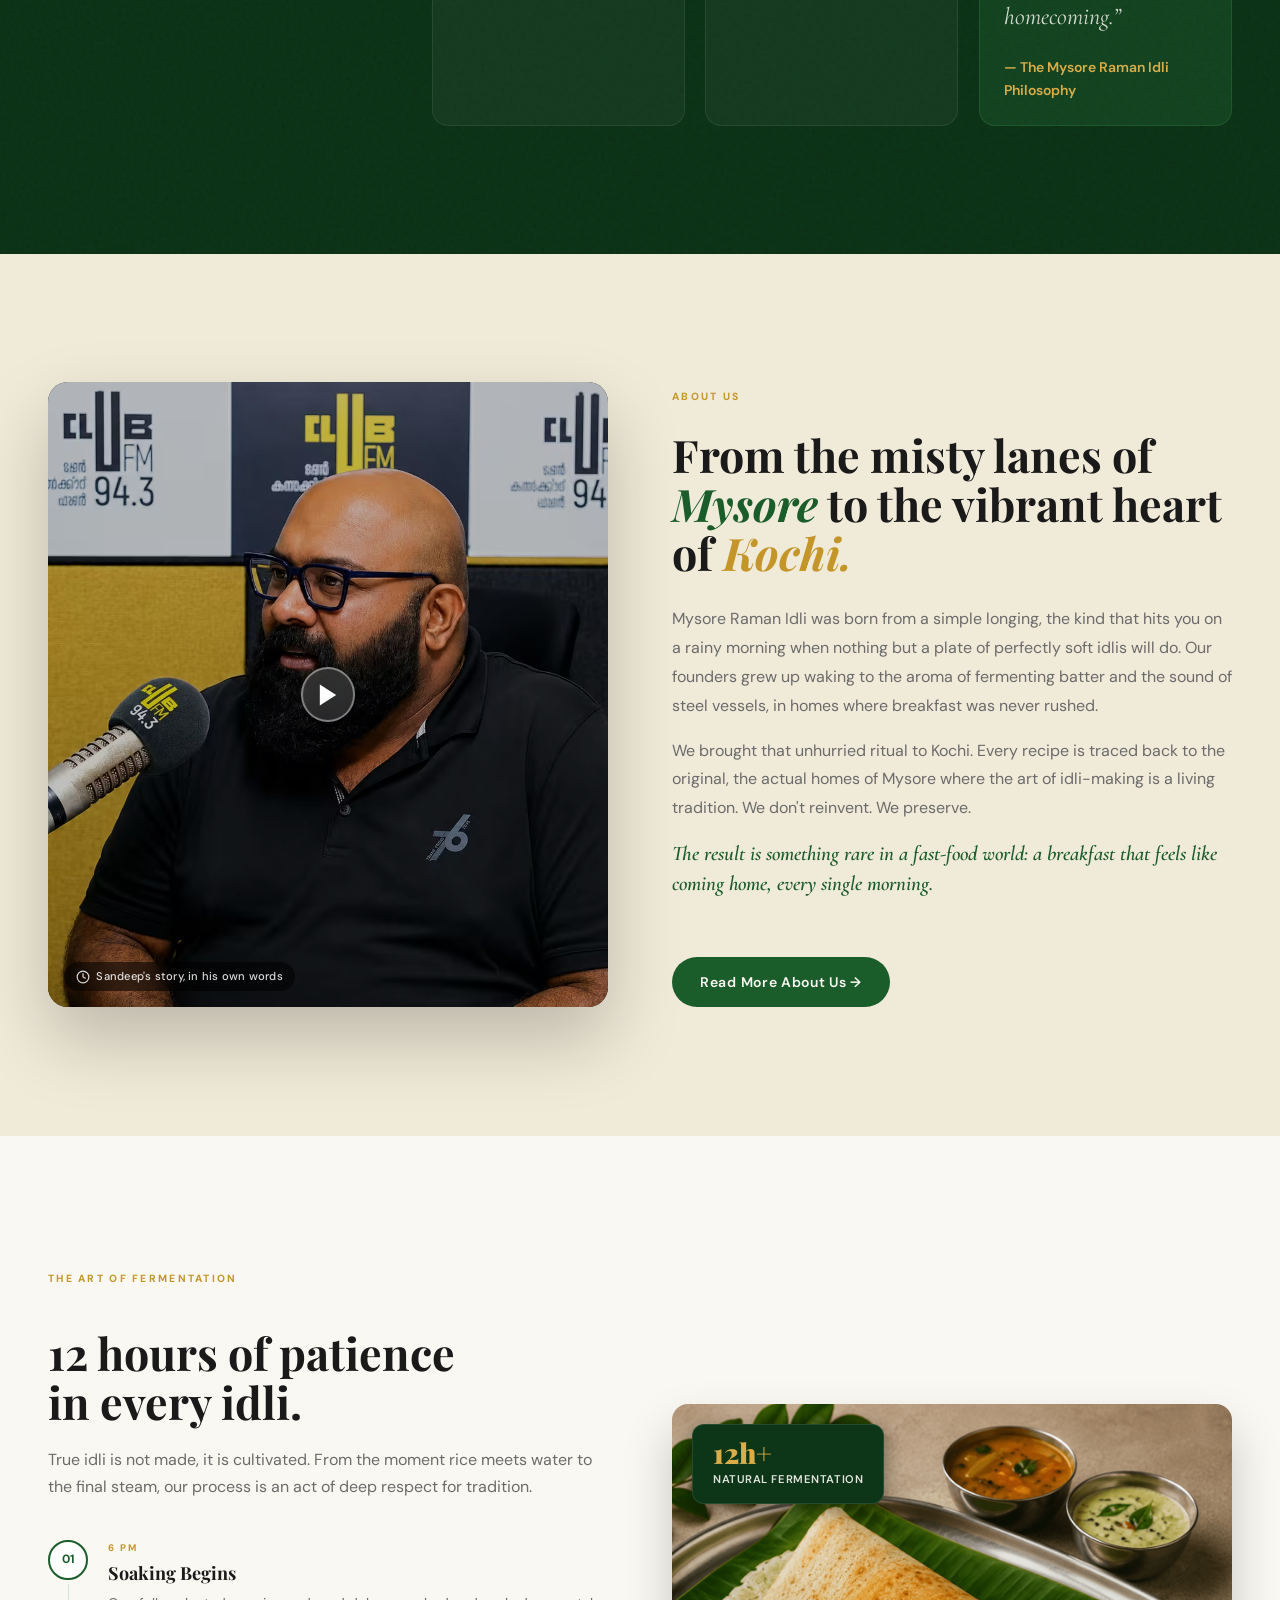
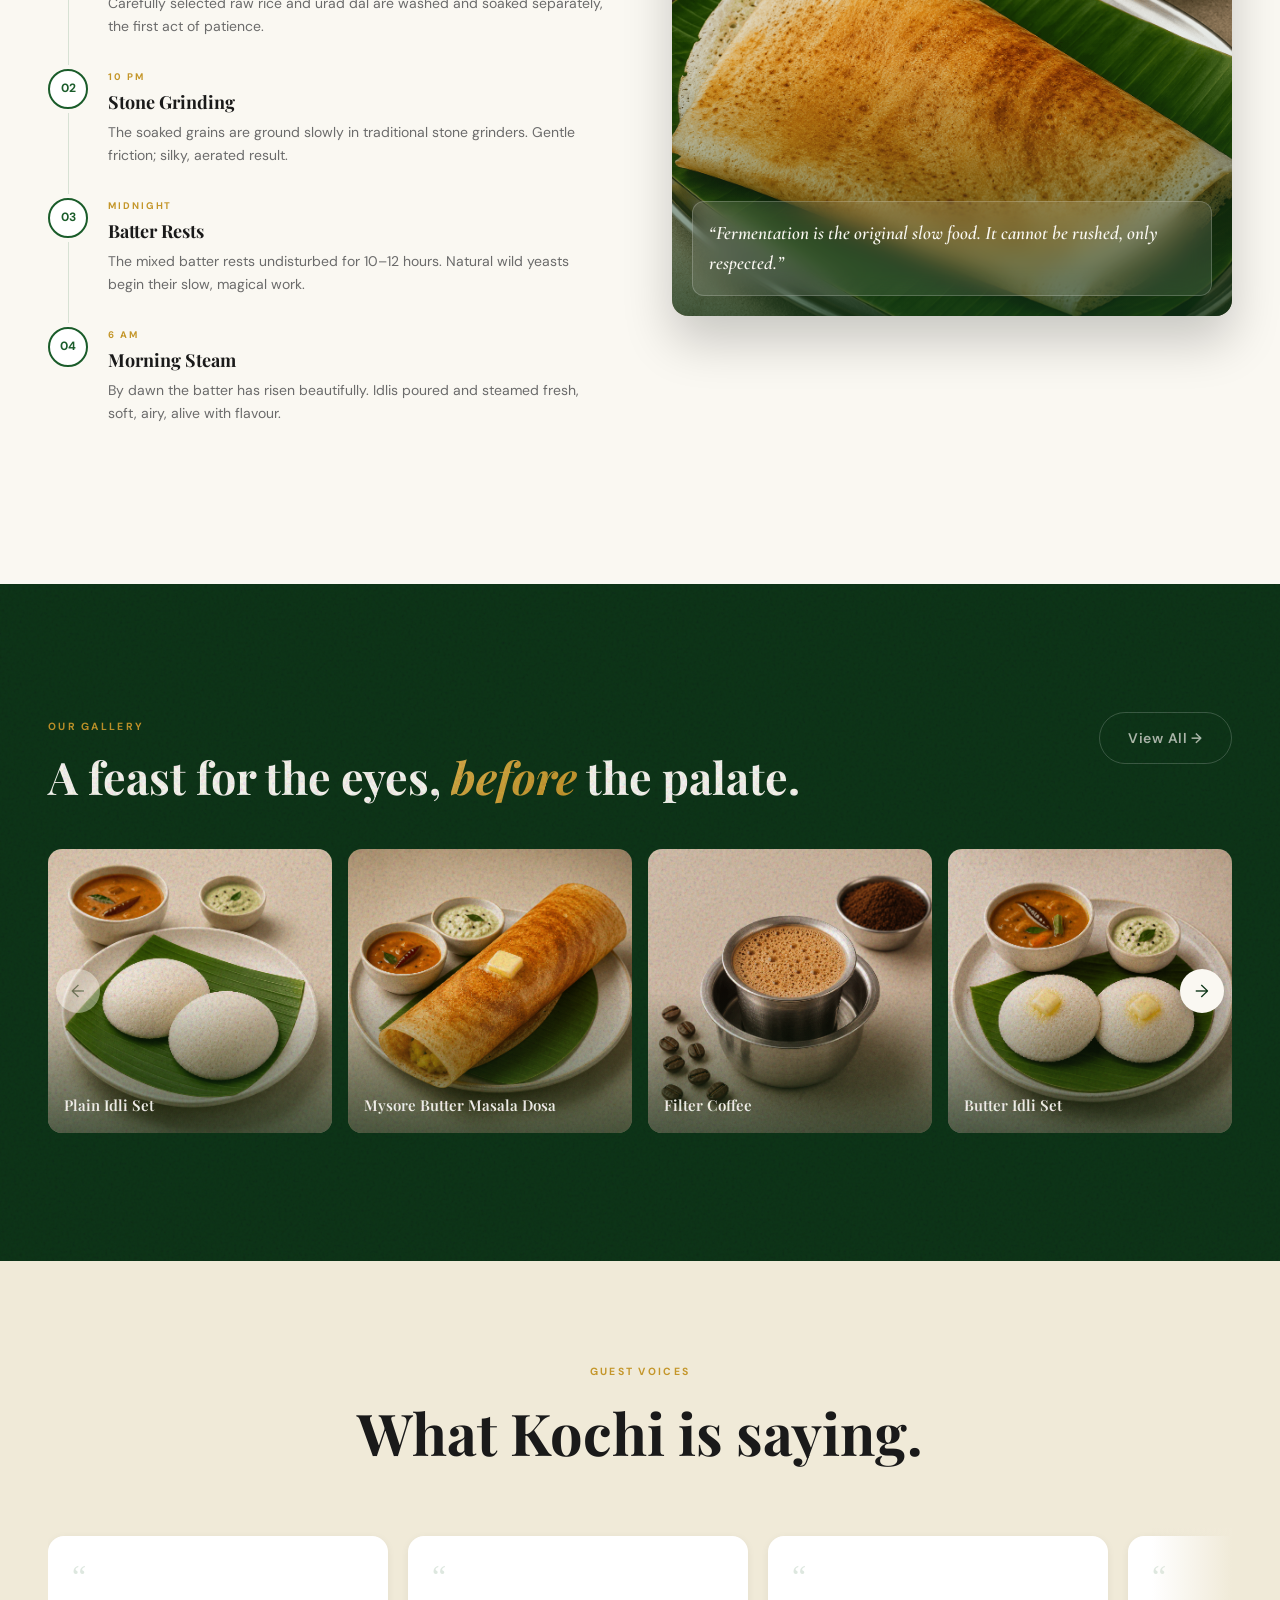
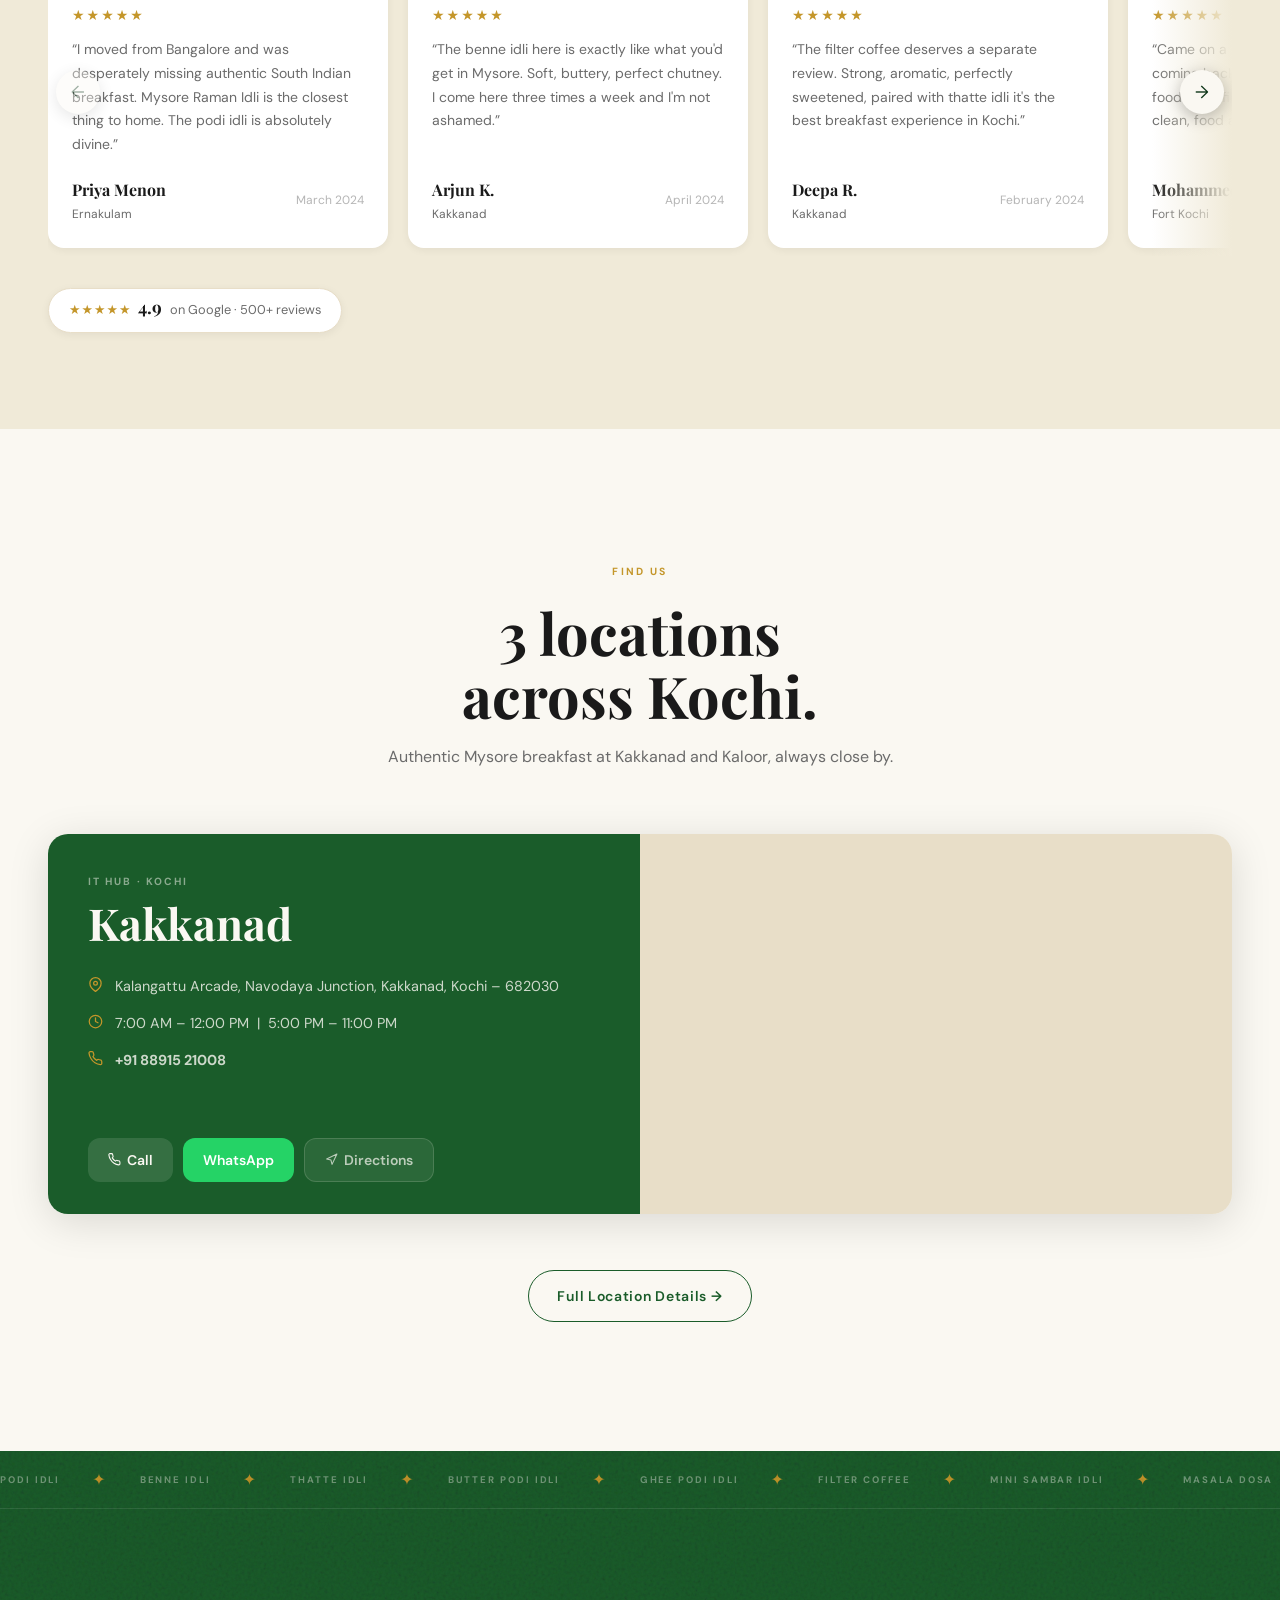
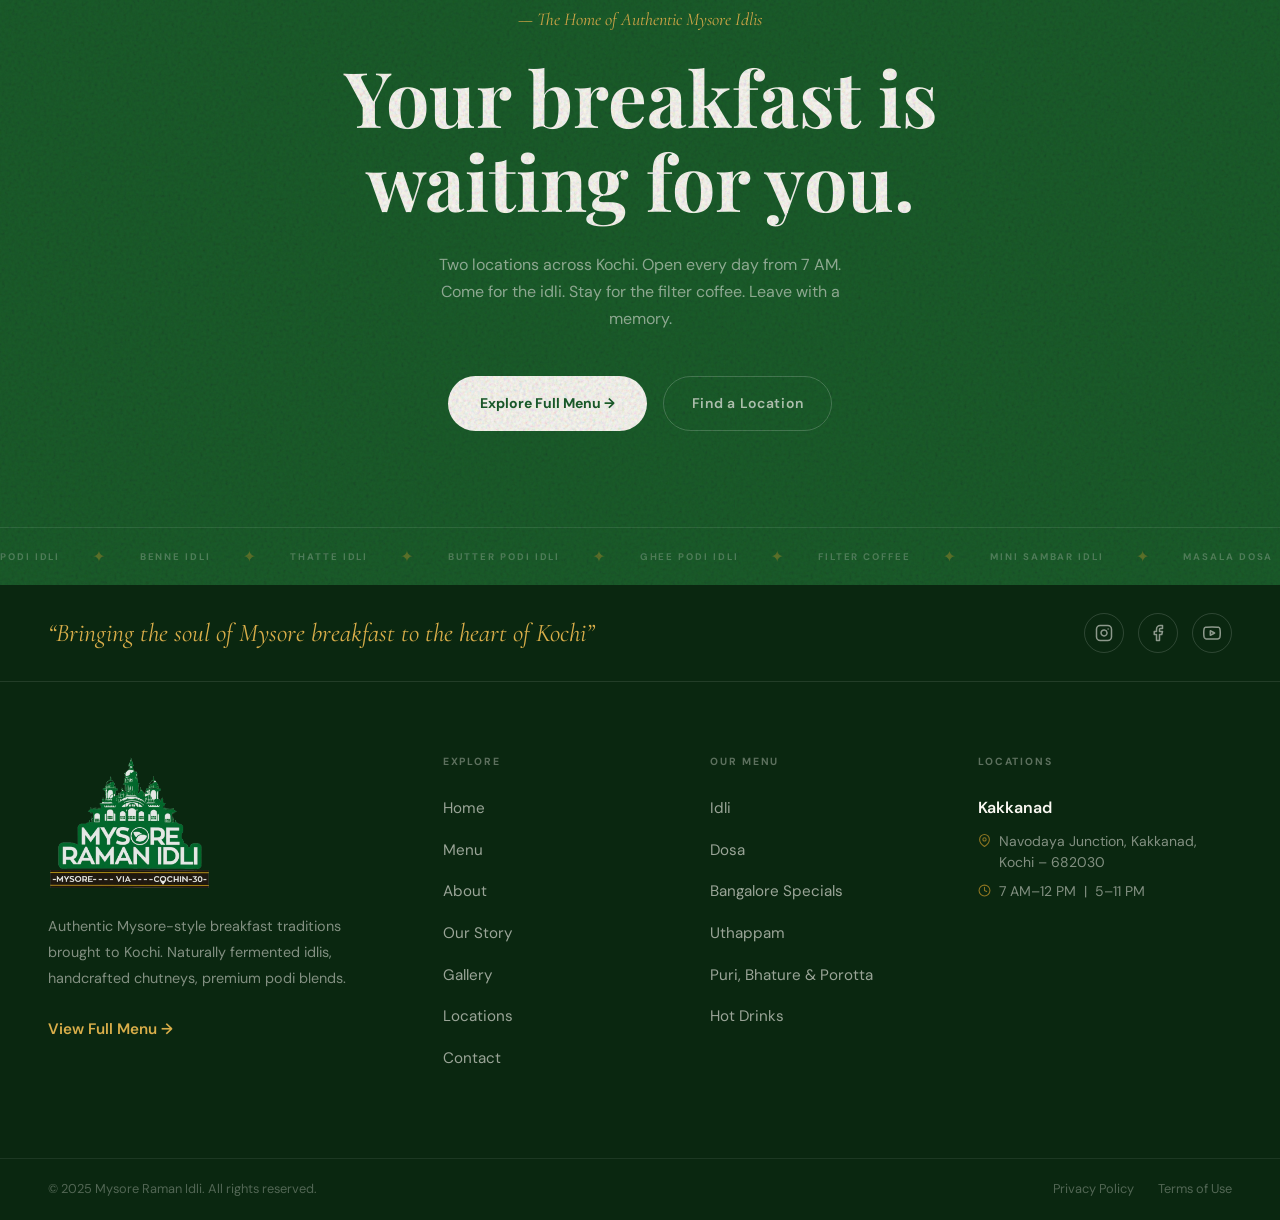
==== commit 1bdc98ca: "Rename styles.css → new-styles.css and story.css → new-story.css, update all page references" ====
--- a/docs/index.html
+++ b/docs/index.html
@@ -19,7 +19,7 @@
   <meta name="twitter:description" content="Naturally fermented cloud-soft idlis served with handcrafted chutneys, rich podi blends, and authentic South Indian flavours, in the heart of Kochi." />
   <meta name="twitter:image" content="https://kiranmrkmr.github.io/mysoreramanidli/images/og-image.jpg" />
   <link rel="icon" href="images/favicon.png" type="image/png" />
-  <link rel="stylesheet" href="css/styles.css" />
+  <link rel="stylesheet" href="css/new-styles.css" />
 </head>
 <body>
 
--- a/docs/css/new-styles.css
+++ b/docs/css/new-styles.css
@@ -0,0 +1,2419 @@
+/* =============================================
+   MYSORE RAMAN IDLI — CSS Styles
+   ============================================= */
+
+/* --- Google Fonts --- */
+@import url('https://fonts.googleapis.com/css2?family=Playfair+Display:ital,wght@0,400;0,500;0,600;0,700;0,800;0,900;1,400;1,600;1,800&family=Cormorant+Garamond:ital,wght@0,300;0,400;0,500;1,300;1,400;1,500&family=DM+Sans:ital,opsz,wght@0,9..40,300;0,9..40,400;0,9..40,500;0,9..40,600;0,9..40,700;1,9..40,300;1,9..40,400&display=swap');
+
+/* --- CSS Variables --- */
+:root {
+  --forest-green: #1A5C2A;
+  --forest-dark: #0D3518;
+  --forest-deep: #0A2710;
+  --forest-light: #2D7A40;
+  --cream: #FAF8F2;
+  --ivory: #F0EAD8;
+  --parchment: #E8DEC8;
+  --brass: #C4962A;
+  --brass-light: #D9AE4A;
+  --warm-brown: #5D3A1A;
+  --charcoal: #1A1A1A;
+  --mid-gray: #6B6B6B;
+}
+
+/* --- Reset & Base --- */
+*, *::before, *::after { box-sizing: border-box; margin: 0; padding: 0; }
+html { scroll-behavior: smooth; }
+body {
+  font-family: 'DM Sans', system-ui, sans-serif;
+  background: var(--forest-dark);
+  color: var(--charcoal);
+  line-height: 1.6;
+  overflow-x: hidden;
+  -webkit-font-smoothing: antialiased;
+  -moz-osx-font-smoothing: grayscale;
+}
+/* Barba page transitions */
+img { max-width: 100%; height: auto; display: block; }
+a { text-decoration: none; color: inherit; }
+button { font-family: inherit; cursor: pointer; }
+
+/* --- Typography --- */
+.font-serif { font-family: 'Playfair Display', serif; }
+.font-accent { font-family: 'Cormorant Garamond', serif; }
+
+/* --- Layout --- */
+.container-xl {
+  max-width: 1280px;
+  margin: 0 auto;
+  padding: 0 1.5rem;
+}
+@media (min-width: 768px) {
+  .container-xl { padding: 0 2rem; }
+}
+@media (min-width: 1024px) {
+  .container-xl { padding: 0 2.5rem; }
+}
+@media (min-width: 1280px) {
+  .container-xl { padding: 0 3rem; }
+}
+
+/* --- Grain Overlay --- */
+.grain { position: relative; }
+.grain::after {
+  content: '';
+  position: absolute;
+  inset: 0;
+  background-image: url("data:image/svg+xml,%3Csvg viewBox='0 0 256 256' xmlns='http://www.w3.org/2000/svg'%3E%3Cfilter id='noise'%3E%3CfeTurbulence type='fractalNoise' baseFrequency='0.9' numOctaves='4' stitchTiles='stitch'/%3E%3C/filter%3E%3Crect width='100%25' height='100%25' filter='url(%23noise)' opacity='1'/%3E%3C/svg%3E");
+  pointer-events: none;
+  z-index: 1;
+  opacity: 0.4;
+  mix-blend-mode: multiply;
+}
+
+/* --- Section Label --- */
+.section-label {
+  display: inline-flex;
+  align-items: center;
+  gap: 0.75rem;
+  font-size: 0.65rem;
+  font-weight: 700;
+  letter-spacing: 0.22em;
+  text-transform: uppercase;
+  color: var(--brass);
+  font-family: 'DM Sans', sans-serif;
+}
+.section-label-line {
+  display: inline-block;
+  width: 1.75rem;
+  height: 1px;
+  background: rgba(196,150,42,0.6);
+}
+
+/* --- Buttons --- */
+.btn-green {
+  display: inline-flex;
+  align-items: center;
+  gap: 0.5rem;
+  padding: 0.875rem 1.75rem;
+  background: var(--forest-green);
+  color: var(--cream);
+  font-weight: 600;
+  font-size: 0.875rem;
+  letter-spacing: 0.05em;
+  border-radius: 9999px;
+  border: none;
+  cursor: pointer;
+  transition: all 0.3s;
+  text-decoration: none;
+}
+.btn-green:hover {
+  background: var(--forest-dark);
+  transform: translateY(-2px);
+  box-shadow: 0 8px 24px rgba(26,92,42,0.3);
+}
+.btn-outline-green {
+  display: inline-flex;
+  align-items: center;
+  gap: 0.5rem;
+  padding: 0.875rem 1.75rem;
+  background: transparent;
+  color: var(--forest-green);
+  font-weight: 600;
+  font-size: 0.875rem;
+  letter-spacing: 0.05em;
+  border-radius: 9999px;
+  border: 1.5px solid var(--forest-green);
+  cursor: pointer;
+  transition: all 0.3s;
+  text-decoration: none;
+}
+.btn-outline-green:hover {
+  background: var(--forest-green);
+  color: var(--cream);
+  transform: translateY(-2px);
+}
+.btn-outline-dark {
+  display: inline-flex;
+  align-items: center;
+  gap: 0.5rem;
+  padding: 0.875rem 1.75rem;
+  background: transparent;
+  color: rgba(250,248,242,0.7);
+  font-weight: 600;
+  font-size: 0.875rem;
+  letter-spacing: 0.05em;
+  border-radius: 9999px;
+  border: 1.5px solid rgba(255,255,255,0.2);
+  cursor: pointer;
+  transition: all 0.3s;
+  text-decoration: none;
+}
+.btn-outline-dark:hover {
+  background: rgba(255,255,255,0.1);
+  color: var(--cream);
+  border-color: rgba(255,255,255,0.4);
+}
+.btn-cream {
+  display: inline-flex;
+  align-items: center;
+  gap: 0.5rem;
+  padding: 1rem 2rem;
+  background: var(--cream);
+  color: var(--forest-green);
+  font-weight: 700;
+  font-size: 0.875rem;
+  border-radius: 9999px;
+  border: none;
+  cursor: pointer;
+  transition: all 0.3s;
+  text-decoration: none;
+}
+.btn-cream:hover { background: var(--ivory); }
+
+/* --- Text Gradients --- */
+.text-gradient {
+  background: linear-gradient(135deg, #FAF8F2 30%, #C4962A 100%);
+  -webkit-background-clip: text;
+  -webkit-text-fill-color: transparent;
+  background-clip: text;
+}
+.text-gradient-gold {
+  background: linear-gradient(135deg, #D9AE4A, #C4962A);
+  -webkit-background-clip: text;
+  -webkit-text-fill-color: transparent;
+  background-clip: text;
+}
+
+/* --- Card Hover --- */
+.card-hover {
+  transition: transform 0.3s ease, box-shadow 0.3s ease;
+}
+.card-hover:hover {
+  transform: translateY(-6px);
+  box-shadow: 0 20px 40px rgba(0,0,0,0.12);
+}
+
+/* --- Scroll Reveal Animations --- */
+.reveal { opacity: 0; transform: translateY(32px); will-change: opacity, transform; }
+.reveal.visible { animation: reveal-up 0.75s ease forwards; }
+
+.reveal-left { opacity: 0; transform: translateY(28px); will-change: opacity, transform; }
+.reveal-left.visible { animation: reveal-up 0.75s ease forwards; }
+
+.reveal-right { opacity: 0; transform: translateY(28px); will-change: opacity, transform; }
+.reveal-right.visible { animation: reveal-up 0.75s ease forwards; }
+
+/* --- Keyframes --- */
+@keyframes reveal-up {
+  from { opacity: 0; transform: translateY(32px); }
+  to   { opacity: 1; transform: translateY(0); }
+}
+@keyframes reveal-from-left {
+  from { opacity: 0; transform: translateX(-36px); }
+  to   { opacity: 1; transform: translateX(0); }
+}
+@keyframes reveal-from-right {
+  from { opacity: 0; transform: translateX(36px); }
+  to   { opacity: 1; transform: translateX(0); }
+}
+
+@keyframes marquee {
+  0% { transform: translateX(0); }
+  100% { transform: translateX(-50%); }
+}
+@keyframes marquee-reverse {
+  0% { transform: translateX(-50%); }
+  100% { transform: translateX(0); }
+}
+@keyframes float {
+  0%, 100% { transform: translateY(0); }
+  50% { transform: translateY(-12px); }
+}
+@keyframes float-delayed {
+  0%, 100% { transform: translateY(0); }
+  50% { transform: translateY(-10px); }
+}
+@keyframes scroll-cue {
+  0%, 100% { transform: translateY(0); opacity: 0.5; }
+  50% { transform: translateY(8px); opacity: 1; }
+}
+
+/* =============================================
+   NAVBAR
+   ============================================= */
+.navbar {
+  position: fixed;
+  top: 0;
+  left: 0;
+  right: 0;
+  z-index: 1002;
+  transition: background 0.4s ease, box-shadow 0.4s ease, backdrop-filter 0.4s ease;
+  padding: 0;
+}
+.navbar.scrolled, .navbar.inner-page {
+  background: rgba(250,248,242,0.75);
+  backdrop-filter: blur(16px);
+  -webkit-backdrop-filter: blur(16px);
+  box-shadow: 0 2px 20px rgba(0,0,0,0.08);
+}
+.navbar.transparent { background: transparent; }
+
+.nav-inner {
+  max-width: 1280px;
+  margin: 0 auto;
+  padding: 0 1.5rem;
+  height: 72px;
+  display: flex;
+  align-items: center;
+  justify-content: space-between;
+  gap: 1rem;
+}
+@media (min-width: 768px) {
+  .nav-inner { padding: 0 2.5rem; }
+}
+
+.nav-logo img {
+  height: 48px;
+  width: auto;
+  transition: filter 0.4s;
+}
+.navbar.transparent .nav-logo img { }
+.navbar.scrolled .nav-logo img,
+.navbar.inner-page .nav-logo img { filter: none; }
+
+.nav-links {
+  display: none;
+  align-items: center;
+  gap: 0.25rem;
+  list-style: none;
+}
+@media (min-width: 1024px) {
+  .nav-links { display: flex; }
+}
+.nav-links a {
+  font-size: 0.85rem;
+  font-weight: 500;
+  padding: 0.5rem 0.875rem;
+  border-radius: 9999px;
+  transition: all 0.25s;
+  letter-spacing: 0.02em;
+}
+.navbar.transparent .nav-links a { color: rgba(250,248,242,0.8); }
+.navbar.transparent .nav-links a:hover { color: var(--cream); background: rgba(255,255,255,0.1); }
+.navbar.scrolled .nav-links a,
+.navbar.inner-page .nav-links a { color: var(--charcoal); }
+.navbar.scrolled .nav-links a:hover,
+.navbar.inner-page .nav-links a:hover { color: var(--forest-green); background: rgba(26,92,42,0.06); }
+.nav-links a.active { font-weight: 600; text-decoration: underline; text-underline-offset: 5px; text-decoration-thickness: 1.5px; }
+.navbar.transparent .nav-links a.active { color: var(--cream) !important; text-decoration-color: rgba(255,255,255,0.8); }
+.navbar.scrolled .nav-links a.active,
+.navbar.inner-page .nav-links a.active { color: var(--charcoal) !important; text-decoration-color: var(--forest-green); }
+
+.nav-order {
+  display: none;
+  padding: 0.6rem 1.25rem;
+  background: var(--forest-green);
+  color: var(--cream) !important;
+  border-radius: 9999px;
+  font-size: 0.85rem;
+  font-weight: 600;
+  transition: all 0.3s;
+}
+.nav-order:hover { background: var(--forest-dark) !important; transform: translateY(-1px); }
+@media (min-width: 1024px) { .nav-order { display: inline-flex; } }
+
+.hamburger {
+  display: flex;
+  flex-direction: column;
+  gap: 6px;
+  padding: 0.5rem;
+  background: none;
+  border: none;
+  cursor: pointer;
+  position: fixed;
+  top: 1.1rem;
+  right: 24px;
+  z-index: 99999;
+}
+@media (min-width: 1024px) { .hamburger { display: none; } }
+.hamburger span {
+  display: block;
+  width: 28px;
+  height: 3px;
+  border-radius: 3px;
+  transition: all 0.3s;
+}
+.navbar.transparent .hamburger span { background: var(--cream); }
+.navbar.scrolled .hamburger span,
+.navbar.inner-page .hamburger span { background: var(--charcoal); }
+/* X button: cream on dark/transparent nav, charcoal on light nav */
+.hamburger.open span { background: var(--cream); }
+.navbar.scrolled .hamburger.open span,
+.navbar.inner-page .hamburger.open span { background: var(--charcoal) !important; }
+.hamburger.open span:nth-child(1) { transform: translateY(9px) rotate(45deg); }
+.hamburger.open span:nth-child(2) { opacity: 0; transform: scaleX(0); }
+.hamburger.open span:nth-child(3) { transform: translateY(-9px) rotate(-45deg); }
+
+/* Mobile Drawer */
+.nav-drawer {
+  position: fixed;
+  top: 0;
+  right: 0;
+  bottom: 0;
+  width: min(320px, 88vw);
+  background: var(--forest-dark);
+  z-index: 1001;
+  transform: translateX(100%);
+  transition: transform 0.4s cubic-bezier(0.16,1,0.3,1);
+  padding: 5rem 2rem 2rem;
+  box-shadow: -8px 0 40px rgba(0,0,0,0.3);
+  display: flex;
+  flex-direction: column;
+  justify-content: center;
+  align-items: flex-start;
+  gap: 0;
+  overflow-y: auto;
+}
+.nav-drawer.open { transform: translateX(0); }
+.nav-drawer-close {
+  position: absolute;
+  top: 1.1rem;
+  right: 1.25rem;
+  width: 2.5rem;
+  height: 2.5rem;
+  display: flex;
+  align-items: center;
+  justify-content: center;
+  background: rgba(255,255,255,0.08);
+  border: 1px solid rgba(255,255,255,0.12);
+  border-radius: 50%;
+  color: var(--cream);
+  cursor: pointer;
+  transition: background 0.2s;
+}
+.nav-drawer-close:hover { background: rgba(255,255,255,0.16); }
+.nav-drawer a {
+  display: block;
+  padding: 0.65rem 1rem;
+  font-family: 'Playfair Display', serif;
+  font-size: 1.6rem;
+  font-weight: 700;
+  color: rgba(250,248,242,0.65);
+  border-radius: 0.5rem;
+  transition: all 0.2s;
+  letter-spacing: -0.01em;
+}
+.nav-drawer a:hover { color: var(--cream); background: rgba(255,255,255,0.06); }
+.nav-drawer a.active { color: var(--brass-light) !important; font-weight: 800; }
+
+@media (max-height: 640px) {
+  .nav-drawer { justify-content: flex-start; padding-top: 4.5rem; }
+  .nav-drawer a { font-size: 1.25rem; padding: 0.45rem 1rem; }
+}
+.nav-drawer-order {
+  margin-top: 1.5rem;
+  padding: 0.9rem 1.5rem;
+  background: var(--forest-green);
+  color: var(--cream) !important;
+  text-align: center;
+  border-radius: 9999px;
+  font-family: 'Inter', sans-serif;
+  font-size: 0.95rem;
+  font-weight: 700;
+  letter-spacing: 0.02em;
+}
+.nav-drawer-order:hover { background: #2D7A40 !important; }
+.nav-overlay {
+  position: fixed;
+  inset: 0;
+  background: rgba(0,0,0,0.55);
+  z-index: 1000;
+  display: none;
+  backdrop-filter: blur(2px);
+}
+.nav-overlay.open { display: block; }
+
+/* =============================================
+   HERO
+   ============================================= */
+.hero {
+  position: relative;
+  height: 100svh;
+  min-height: 600px;
+  display: flex;
+  flex-direction: column;
+  overflow: hidden;
+  background: var(--forest-deep);
+}
+.hero-video-bg {
+  position: absolute;
+  inset: 0;
+  width: 100%;
+  height: 100%;
+  object-fit: cover;
+  opacity: 1;
+  pointer-events: none;
+  z-index: 0;
+}
+.hero-video-overlay {
+  position: absolute;
+  inset: 0;
+  background: rgba(10, 39, 16, 0.85);
+  z-index: 1;
+  pointer-events: none;
+}
+.hero-blobs { position: absolute; inset: 0; pointer-events: none; overflow: hidden; z-index: 2; }
+.hero-blob-1 {
+  position: absolute;
+  width: 700px;
+  height: 700px;
+  border-radius: 50%;
+  background: radial-gradient(circle, #2D7A40 0%, transparent 70%);
+  opacity: 0.18;
+  top: -20%;
+  left: -15%;
+}
+.hero-blob-2 {
+  position: absolute;
+  width: 400px;
+  height: 400px;
+  border-radius: 50%;
+  background: radial-gradient(circle, #C4962A 0%, transparent 70%);
+  opacity: 0.09;
+  bottom: 5%;
+  right: 0%;
+}
+/* ---- HERO SPLIT LAYOUT ---- */
+.hero-split {
+  position: relative;
+  z-index: 3;
+  flex: 1;
+  display: flex;
+  align-items: center;
+  gap: 3rem;
+  padding-top: 6rem;
+  padding-bottom: 1rem;
+  min-height: 0;
+}
+@media (min-width: 768px) { .hero-split { padding-top: 7rem; } }
+
+/* Tablet: no right column, center the text */
+@media (min-width: 768px) and (max-width: 1023px) {
+  .hero-split {
+    justify-content: center;
+    padding-left: 3rem;
+    padding-right: 3rem;
+  }
+  .hero-left {
+    align-items: center;
+    text-align: center;
+    max-width: 36rem;
+  }
+  .hero-headline { align-items: center; font-size: clamp(3rem, 7vw, 5rem); }
+  .hero-sub-text { text-align: center; }
+  .hero-btns { justify-content: center; }
+  .hero-eyebrow { justify-content: center; }
+}
+
+/* Left column */
+.hero-left {
+  flex: 1;
+  display: flex;
+  flex-direction: column;
+  justify-content: center;
+  min-width: 0;
+}
+
+/* Right column */
+.hero-right {
+  flex: 0 0 48%;
+  display: none;
+  position: relative;
+  padding: 0 4rem;
+}
+@media (min-width: 1024px) { .hero-right { display: block; } }
+
+/* Main image */
+.hero-img-wrap {
+  position: relative;
+  width: 100%;
+  aspect-ratio: 3 / 3;
+  perspective: 600px;
+}
+.hero-main-img {
+  width: 100%;
+  height: 100%;
+  max-height: 62vh;
+  object-fit: cover;
+  border-radius: 2rem;
+  box-shadow: 0 32px 80px rgba(0,0,0,0.5);
+}
+.hero-cutout {
+  object-fit: contain;
+  border-radius: 0;
+  box-shadow: none;
+  background: transparent;
+  will-change: transform;
+  transform-origin: center center;
+  transform-style: preserve-3d;
+  z-index: 1;
+  position: relative;
+}
+
+/* Accent floating images — transparent PNGs, no clip/border */
+.hero-accent {
+  position: absolute;
+  pointer-events: none;
+  will-change: transform;
+  z-index: 10;
+  isolation: isolate;
+}
+.hero-accent img {
+  width: 100%;
+  height: 100%;
+  object-fit: contain;
+  filter:
+    drop-shadow(0 0 12px rgba(0,0,0,0.35))
+    drop-shadow(0 16px 40px rgba(0,0,0,0.35))
+    drop-shadow(0 4px 8px rgba(0,0,0,0.35));
+}
+/* Coffee — bottom-left, outside the plate */
+.hero-accent-1 { width: 10rem; height: 10rem; bottom: 8%;  left: -5rem; }
+/* Idli plate — top-right, above the plate */
+.hero-accent-2 { width: 11rem; height: 11rem; top: -8%;    right: -1rem; }
+/* Thali — bottom-right, outside the plate */
+.hero-accent-3 { width: 10rem; height: 10rem; bottom: 10%; right: -5rem; }
+
+/* Eyebrow */
+.hero-eyebrow {
+  display: flex;
+  align-items: center;
+  gap: 0.5rem;
+  margin-bottom: 1.5rem;
+}
+.hero-eyebrow-line { width: 2rem; height: 1px; background: rgba(196,150,42,0.5); }
+.hero-eyebrow-dot { width: 5px; height: 5px; border-radius: 50%; background: var(--brass); flex-shrink: 0; }
+.hero-eyebrow span {
+  font-size: 0.62rem;
+  font-weight: 700;
+  letter-spacing: 0.25em;
+  text-transform: uppercase;
+  color: var(--brass-light);
+}
+
+/* Headline */
+.hero-headline {
+  display: flex;
+  flex-direction: column;
+  font-family: 'Playfair Display', serif;
+  font-size: clamp(2.8rem, 6.5vw, 6rem);
+  line-height: 1.05;
+  letter-spacing: -0.02em;
+  color: var(--cream);
+  margin-bottom: 1.75rem;
+}
+.hero-hl-line { display: block; }
+.hero-hl-italic { font-style: italic; color: var(--brass-light); }
+
+/* Sub text */
+.hero-sub-text {
+  max-width: 30rem;
+  color: rgba(250,248,242,0.5);
+  font-size: 0.95rem;
+  line-height: 1.8;
+  font-weight: 300;
+  margin-bottom: 2.25rem;
+}
+@media (min-width: 768px) { .hero-sub-text { font-size: 1rem; } }
+
+/* Buttons */
+.hero-btns { display: flex; flex-wrap: nowrap; gap: 0.625rem; }
+
+@media (max-width: 767px) {
+  .hero-headline { font-size: 58px; }
+  .hero-btns {
+    flex-direction: column;
+    align-items: flex-start;
+    gap: 0.75rem;
+  }
+  .hero-btns .btn-outline-cream { display: none; }
+  .hero-btns .btn-green {
+    font-size: 0.875rem;
+    padding: 0.875rem 1.75rem;
+  }
+}
+.btn-outline-cream {
+  display: inline-flex;
+  align-items: center;
+  padding: 0.75rem 1.75rem;
+  border-radius: 9999px;
+  border: 1.5px solid rgba(250,248,242,0.35);
+  color: var(--cream);
+  font-size: 0.875rem;
+  font-weight: 500;
+  letter-spacing: 0.02em;
+  transition: border-color 0.2s, background 0.2s;
+  text-decoration: none;
+}
+.btn-outline-cream:hover { border-color: rgba(250,248,242,0.7); background: rgba(250,248,242,0.07); }
+.hero-scroll {
+  position: relative;
+  z-index: 4;
+  display: flex;
+  flex-direction: column;
+  align-items: center;
+  padding-bottom: 1.25rem;
+  padding-top: 1rem;
+  gap: 0.5rem;
+  flex-shrink: 0;
+}
+.hero-scroll-label {
+  font-size: 0.6rem;
+  color: rgba(250,248,242,0.3);
+  letter-spacing: 0.2em;
+  text-transform: uppercase;
+}
+.hero-scroll-line {
+  width: 1px;
+  height: 1.75rem;
+  background: linear-gradient(to bottom, rgba(250,248,242,0.3), transparent);
+  animation: scroll-cue 2s ease-in-out infinite;
+}
+.hero-stats {
+  position: relative;
+  z-index: 2;
+  border-top: 1px solid rgba(255,255,255,0.1);
+}
+.hero-stats-grid {
+  max-width: 1280px;
+  margin: 0 auto;
+  padding: 0 1.5rem;
+  display: grid;
+  grid-template-columns: repeat(3, 1fr);
+  divide-x: 1px solid rgba(255,255,255,0.1);
+}
+@media (min-width: 768px) { .hero-stats-grid { padding: 0 2.5rem; } }
+.hero-stat {
+  display: flex;
+  flex-direction: column;
+  align-items: center;
+  padding: 1.25rem 1rem;
+  border-right: 1px solid rgba(255,255,255,0.1);
+}
+.hero-stat:last-child { border-right: none; }
+.hero-stat-val {
+  font-family: 'Playfair Display', serif;
+  color: var(--brass-light);
+  font-size: 1.5rem;
+  font-weight: 700;
+}
+@media (min-width: 768px) { .hero-stat-val { font-size: 1.875rem; } }
+.hero-stat-label {
+  color: rgba(250,248,242,0.35);
+  font-size: 0.65rem;
+  margin-top: 0.25rem;
+  text-align: center;
+}
+@media (max-width: 768px) {
+  .reviews-section .section-header {
+    margin-bottom: 2rem;
+  }
+}
+/* =============================================
+   SIGNATURE DISHES
+   ============================================= */
+.dishes-section { padding: 6rem 0; background: var(--cream); }
+@media (min-width: 768px) { .dishes-section { padding: 8rem 0; } }
+.section-header { text-align: center; margin-bottom: 4rem; }
+.section-header h2 {
+  font-family: 'Playfair Display', serif;
+  font-size: clamp(2rem, 4.5vw, 3.8rem);
+  line-height: 1.1;
+  color: var(--charcoal);
+  margin-bottom: 1rem;
+}
+.section-header h2 em {
+  font-style: italic;
+  color: var(--forest-green);
+  font-style: normal;
+}
+.section-header p { max-width: 36rem; margin: 0 auto; color: var(--mid-gray); line-height: 1.7; }
+.dishes-grid {
+  display: grid;
+  grid-template-columns: 1fr;
+  gap: 1.5rem;
+}
+@media (min-width: 640px) { .dishes-grid { grid-template-columns: repeat(2, 1fr); } }
+@media (min-width: 1024px) { .dishes-grid { grid-template-columns: repeat(3, 1fr); } }
+/* Mobile: hide dishes 4–6 and show inline CTA after 3 */
+.dishes-mobile-cta { display: none; text-align: center; margin-top: 2rem; }
+@media (max-width: 639px) {
+  .dishes-grid-extra { display: none; }
+  .dishes-mobile-cta { display: block; }
+  .section-cta { display: none; }
+}
+.dish-card {
+  background: white;
+  border-radius: 1rem;
+  overflow: hidden;
+  box-shadow: 0 2px 8px rgba(0,0,0,0.06);
+  transition: transform 0.3s, box-shadow 0.3s;
+}
+.dish-card:hover { transform: translateY(-6px); box-shadow: 0 20px 40px rgba(0,0,0,0.12); }
+.dish-img-wrap { position: relative; height: 13rem; overflow: hidden; }
+.dish-img-wrap img {
+  width: 100%;
+  height: 100%;
+  object-fit: cover;
+  transition: transform 0.7s ease;
+}
+.dish-card:hover .dish-img-wrap img { transform: scale(1.1); }
+.dish-img-overlay {
+  position: absolute;
+  inset: 0;
+  background: linear-gradient(to top, rgba(0,0,0,0.5), transparent);
+}
+.dish-badge {
+  position: absolute;
+  top: 1rem;
+  left: 1rem;
+  padding: 0.3rem 0.85rem;
+  border-radius: 9999px;
+  background: var(--forest-dark);
+  color: var(--cream);
+  font-size: 0.72rem;
+  font-weight: 700;
+  letter-spacing: 0.04em;
+  box-shadow: 0 2px 8px rgba(0,0,0,0.25);
+}
+.dish-num {
+  position: absolute;
+  top: 1rem;
+  right: 1rem;
+  font-family: 'Playfair Display', serif;
+  color: rgba(255,255,255,0.2);
+  font-size: 1.875rem;
+  font-weight: 700;
+}
+.dish-body { padding: 1.25rem; }
+.dish-tag { font-size: 0.6rem; font-weight: 700; letter-spacing: 0.2em; text-transform: uppercase; color: var(--brass); margin-bottom: 0.25rem; }
+.dish-name { font-family: 'Playfair Display', serif; font-size: 1.25rem; font-weight: 700; color: var(--charcoal); margin-bottom: 0.5rem; }
+.dish-desc { font-size: 0.875rem; color: var(--mid-gray); line-height: 1.6; margin-bottom: 1rem; }
+.dish-footer { display: flex; align-items: center; justify-content: space-between; }
+.dish-price { font-family: 'Playfair Display', serif; font-size: 1.5rem; font-weight: 700; color: var(--forest-green); }
+.dish-order { font-size: 0.75rem; font-weight: 600; color: var(--cream); background: var(--forest-green); padding: 0.375rem 0.875rem; border-radius: 9999px; border: none; cursor: pointer; transition: background 0.2s; }
+.dish-order:hover { background: var(--forest-dark); }
+.section-cta { text-align: center; margin-top: 3.5rem; }
+
+/* =============================================
+   WHY DIFFERENT
+   ============================================= */
+.why-section {
+  position: relative;
+  padding: 6rem 0;
+  background: var(--forest-dark);
+  overflow: hidden;
+}
+@media (min-width: 768px) { .why-section { padding: 8rem 0; } }
+.why-watermark {
+  position: absolute;
+  inset: 0;
+  display: flex;
+  align-items: center;
+  justify-content: center;
+  pointer-events: none;
+  overflow: hidden;
+}
+.why-watermark span {
+  font-family: 'Playfair Display', serif;
+  font-weight: 900;
+  font-size: clamp(8rem, 22vw, 22rem);
+  line-height: 1;
+  color: rgba(255,255,255,0.025);
+  user-select: none;
+}
+.why-layout {
+  display: grid;
+  grid-template-columns: 1fr;
+  gap: 3rem;
+  align-items: center;
+}
+@media (min-width: 1024px) {
+  .why-layout {
+    grid-template-columns: 1fr 2.5fr;
+    gap: 4rem;
+    align-items: center;
+  }
+}
+.why-intro { max-width: 28rem; }
+.why-intro h2 {
+  font-family: 'Playfair Display', serif;
+  font-size: clamp(2rem, 4.5vw, 3.8rem);
+  line-height: 1.1;
+  color: var(--cream);
+}
+.pillars-grid {
+  display: grid;
+  grid-template-columns: 1fr;
+  gap: 1.25rem;
+}
+@media (min-width: 768px) { .pillars-grid { grid-template-columns: repeat(2, 1fr); } }
+@media (min-width: 1024px) { .pillars-grid { grid-template-columns: repeat(3, 1fr); } }
+.pillar-card {
+  position: relative;
+  padding: 1.5rem;
+  border-radius: 1rem;
+  border: 1px solid rgba(255,255,255,0.08);
+  background: rgba(255,255,255,0.04);
+  transition: background 0.3s, border-color 0.3s, transform 0.3s;
+  overflow: hidden;
+}
+.pillar-card:hover {
+  background: rgba(255,255,255,0.08);
+  border-color: rgba(255,255,255,0.16);
+  transform: translateY(-4px);
+}
+.pillar-num {
+  position: absolute;
+  top: 1.25rem;
+  right: 1.25rem;
+  font-family: 'Playfair Display', serif;
+  font-size: 2.5rem;
+  font-weight: 900;
+  color: rgba(255,255,255,0.06);
+  transition: color 0.3s;
+}
+.pillar-card:hover .pillar-num { color: rgba(255,255,255,0.1); }
+.pillar-icon { width: 2rem; height: 2rem; margin-bottom: 1rem; color: var(--brass-light); }
+.pillar-icon svg { width: 100%; height: 100%; }
+.pillar-title { font-family: 'Playfair Display', serif; font-size: 1.125rem; font-weight: 700; color: var(--cream); margin-bottom: 0.5rem; }
+.pillar-desc { font-size: 0.875rem; color: rgba(250,248,242,0.45); line-height: 1.6; }
+.pillar-line { margin-top: 1.25rem; height: 1px; background: var(--brass); width: 0; transition: width 0.5s ease; }
+.pillar-card:hover .pillar-line { width: 100%; }
+.quote-card {
+  padding: 1.5rem;
+  border-radius: 1rem;
+  background: rgba(45,122,64,0.25);
+  border: 1px solid rgba(45,122,64,0.4);
+  display: flex;
+  flex-direction: column;
+  justify-content: space-between;
+  min-height: 200px;
+}
+.quote-card blockquote {
+  font-family: 'Cormorant Garamond', serif;
+  font-style: italic;
+  font-size: 1.25rem;
+  color: rgba(250,248,242,0.85);
+  line-height: 1.6;
+}
+@media (min-width: 768px) { .quote-card blockquote { font-size: 1.5rem; } }
+.quote-author { margin-top: 1.25rem; color: var(--brass-light); font-size: 0.875rem; font-weight: 600; }
+
+/* =============================================
+   BRAND STORY
+   ============================================= */
+.story-section { padding: 6rem 0; background: var(--ivory); overflow: hidden; }
+@media (min-width: 768px) { .story-section { padding: 8rem 0; } }
+.story-grid {
+  display: grid;
+  grid-template-columns: 1fr;
+  gap: 3.5rem;
+  align-items: center;
+}
+@media (min-width: 1024px) {
+  .story-grid { grid-template-columns: 1fr 1fr; gap: 4rem; align-items: stretch; }
+}
+.story-images { position: relative; order: 2; }
+@media (min-width: 1024px) { .story-images { order: 1; } }
+.story-main-img {
+  position: relative;
+  height: 26rem;
+  border-radius: 1rem;
+  overflow: hidden;
+  box-shadow: 0 25px 50px rgba(0,0,0,0.2);
+}
+@media (min-width: 768px) { .story-main-img { height: 33rem; } }
+.story-main-img img { width: 100%; height: 100%; object-fit: cover; }
+.story-main-img::after {
+  content: '';
+  position: absolute;
+  inset: 0;
+  background: linear-gradient(to top, rgba(13,53,24,0.4), transparent);
+}
+.story-secondary-img {
+  position: absolute;
+  bottom: -2rem;
+  right: -1rem;
+  width: 11rem;
+  height: 11rem;
+  border-radius: 0.75rem;
+  overflow: hidden;
+  border: 4px solid var(--ivory);
+  box-shadow: 0 20px 40px rgba(0,0,0,0.25);
+}
+@media (min-width: 768px) {
+  .story-secondary-img { width: 13rem; height: 13rem; right: -2.5rem; }
+}
+.story-secondary-img img { width: 100%; height: 100%; object-fit: cover; }
+.story-badge {
+  position: absolute;
+  top: 1.5rem;
+  left: 1.5rem;
+  background: var(--brass);
+  color: var(--forest-deep);
+  border-radius: 50%;
+  width: 5rem;
+  height: 5rem;
+  display: flex;
+  flex-direction: column;
+  align-items: center;
+  justify-content: center;
+  box-shadow: 0 8px 20px rgba(0,0,0,0.2);
+}
+.story-badge-est { font-size: 0.55rem; font-weight: 700; letter-spacing: 0.15em; text-transform: uppercase; }
+.story-badge-year { font-family: 'Playfair Display', serif; font-size: 1.125rem; font-weight: 900; line-height: 1; }
+.story-text { order: 1; }
+@media (min-width: 1024px) { .story-text { order: 2; } }
+.story-text h2 {
+  font-family: 'Playfair Display', serif;
+  font-size: clamp(1.8rem, 3.5vw, 3rem);
+  line-height: 1.1;
+  color: var(--charcoal);
+  margin-bottom: 1.75rem;
+}
+.story-text h2 .mysore { color: var(--forest-green); font-style: italic; }
+.story-text h2 .kochi { color: var(--brass); font-style: italic; }
+.story-text p { color: var(--mid-gray); line-height: 1.8; margin-bottom: 1rem; }
+.story-text .accent-text {
+  font-family: 'Cormorant Garamond', serif;
+  font-style: italic;
+  font-size: 1.3rem;
+  color: var(--forest-green);
+  font-weight: 600;
+  line-height: 1.45;
+}
+
+/* =============================================
+   FERMENTATION
+   ============================================= */
+.ferm-section { padding: 6rem 0; background: var(--cream); overflow: hidden; }
+@media (min-width: 768px) { .ferm-section { padding: 8rem 0; } }
+.ferm-grid {
+  display: grid;
+  grid-template-columns: 1fr;
+  gap: 4rem;
+  align-items: center;
+}
+@media (min-width: 1024px) { .ferm-grid { grid-template-columns: repeat(2, 1fr); gap: 4rem; } }
+.ferm-title {
+  font-family: 'Playfair Display', serif;
+  font-size: clamp(1.8rem, 3.5vw, 3rem);
+  line-height: 1.1;
+  color: var(--charcoal);
+  margin-bottom: 1.25rem;
+  margin-top: 1rem;
+}
+.ferm-subtitle { color: var(--mid-gray); line-height: 1.7; margin-bottom: 2.5rem; }
+.ferm-step { display: flex; gap: 1.25rem; }
+.ferm-step-connector { display: flex; flex-direction: column; align-items: center; }
+.ferm-step-dot {
+  width: 2.5rem;
+  height: 2.5rem;
+  border-radius: 50%;
+  border: 2px solid var(--forest-green);
+  background: white;
+  display: flex;
+  align-items: center;
+  justify-content: center;
+  flex-shrink: 0;
+  font-size: 0.75rem;
+  font-weight: 700;
+  color: var(--forest-green);
+  transition: background 0.3s, color 0.3s;
+}
+.ferm-step:hover .ferm-step-dot { background: var(--forest-green); color: white; }
+.ferm-step-line { width: 1px; flex: 1; background: rgba(26,92,42,0.15); margin: 0.25rem 0; min-height: 3rem; }
+.ferm-step-content { padding-bottom: 2rem; }
+.ferm-step-time { font-size: 0.6rem; font-weight: 700; letter-spacing: 0.2em; text-transform: uppercase; color: var(--brass); margin-bottom: 0.25rem; }
+.ferm-step-title { font-family: 'Playfair Display', serif; font-size: 1.125rem; font-weight: 700; color: var(--charcoal); margin-bottom: 0.25rem; }
+.ferm-step-desc { font-size: 0.875rem; color: var(--mid-gray); line-height: 1.6; }
+.ferm-img-wrap { position: relative; border-radius: 1rem; overflow: hidden; box-shadow: 0 25px 50px rgba(0,0,0,0.2); }
+.ferm-img-shadow { display: none; }
+.ferm-img {
+  position: relative;
+  height: 28rem;
+}
+@media (min-width: 1024px) { .ferm-img { height: 32rem; } }
+.ferm-img img { width: 100%; height: 100%; object-fit: cover; display: block; }
+.ferm-img-overlay {
+  position: absolute;
+  inset: 0;
+  background: linear-gradient(to top, rgba(13,53,24,0.7) 0%, rgba(13,53,24,0.1) 50%, transparent 100%);
+}
+/* Badge — top-left corner inside the image */
+.ferm-badge {
+  position: absolute;
+  top: 1.25rem;
+  left: 1.25rem;
+  background: var(--forest-dark);
+  color: var(--cream);
+  border-radius: 0.75rem;
+  padding: 0.875rem 1.25rem;
+  box-shadow: 0 4px 20px rgba(0,0,0,0.4);
+  z-index: 2;
+  border: 1px solid rgba(255,255,255,0.1);
+}
+.ferm-badge p:first-child { font-family: 'Playfair Display', serif; font-size: 1.75rem; font-weight: 900; line-height: 1; color: var(--brass-light); }
+.ferm-badge p:last-child { font-size: 0.7rem; font-weight: 600; opacity: 0.9; margin-top: 0.25rem; letter-spacing: 0.05em; text-transform: uppercase; }
+/* Quote — bottom of image, no overlap with badge */
+.ferm-img-quote {
+  position: absolute;
+  bottom: 1.25rem;
+  left: 1.25rem;
+  right: 1.25rem;
+  background: rgba(255,255,255,0.1);
+  backdrop-filter: blur(12px);
+  -webkit-backdrop-filter: blur(12px);
+  border-radius: 0.75rem;
+  padding: 1rem;
+  border: 1px solid rgba(255,255,255,0.2);
+}
+.ferm-img-quote p {
+  font-family: 'Cormorant Garamond', serif;
+  font-style: italic;
+  color: var(--cream);
+  font-size: 1.2rem;
+  font-weight: 600;
+  line-height: 1.6;
+}
+
+/* =============================================
+   GALLERY PREVIEW
+   ============================================= */
+.gallery-preview-section { padding: 6rem 0; background: var(--forest-dark); overflow: hidden; }
+@media (min-width: 768px) { .gallery-preview-section { padding: 8rem 0; } }
+.gallery-preview-header {
+  display: flex;
+  flex-direction: column;
+  gap: 1.5rem;
+  margin-bottom: 3rem;
+}
+.gallery-preview-header .btn-outline-dark { align-self: flex-start; }
+@media (min-width: 640px) {
+  .gallery-preview-header { flex-direction: row; align-items: flex-end; justify-content: space-between; }
+}
+.gallery-preview-header h2 {
+  font-family: 'Playfair Display', serif;
+  font-size: clamp(1.8rem, 3.5vw, 3rem);
+  line-height: 1.1;
+  color: var(--cream);
+}
+/* Gallery Carousel */
+.gallery-carousel-wrap {
+  position: relative;
+  overflow: hidden;
+}
+.gallery-carousel {
+  display: flex;
+  gap: 1rem;
+  transition: transform 0.5s cubic-bezier(0.4, 0, 0.2, 1);
+  will-change: transform;
+}
+.gallery-carousel-item {
+  flex: 0 0 calc(25% - 0.75rem);
+  position: relative;
+  overflow: hidden;
+  border-radius: 0.875rem;
+  aspect-ratio: 1 / 1;
+  cursor: pointer;
+}
+@media (max-width: 1023px) {
+  .gallery-carousel-item { flex: 0 0 calc(50% - 0.5rem); }
+}
+@media (max-width: 599px) {
+  .gallery-carousel-item { flex: 0 0 80%; }
+}
+.gallery-carousel-item img { width: 100%; height: 100%; object-fit: cover; transition: transform 0.7s ease; display: block; }
+.gallery-carousel-item:hover img { transform: scale(1.08); }
+.gallery-item-overlay {
+  position: absolute;
+  inset: 0;
+  background: linear-gradient(to top, rgba(10,39,16,0.65) 0%, transparent 50%);
+  display: flex;
+  align-items: flex-end;
+  padding: 1rem;
+}
+.gallery-item-label {
+  color: var(--cream);
+  font-family: 'Playfair Display', serif;
+  font-size: 0.9375rem;
+  font-weight: 600;
+}
+.gallery-carousel-btn {
+  position: absolute;
+  top: 50%;
+  transform: translateY(-50%);
+  background: var(--cream);
+  color: var(--forest-dark);
+  border: none;
+  border-radius: 50%;
+  width: 2.75rem;
+  height: 2.75rem;
+  font-size: 1.1rem;
+  cursor: pointer;
+  z-index: 10;
+  display: flex;
+  align-items: center;
+  justify-content: center;
+  box-shadow: 0 4px 16px rgba(0,0,0,0.25);
+  transition: background 0.2s, transform 0.2s;
+}
+.gallery-carousel-btn:hover { background: var(--forest-green); color: var(--cream); transform: translateY(-50%) scale(1.08); }
+.gallery-carousel-btn.prev { left: 0.5rem; }
+.gallery-carousel-btn.next { right: 0.5rem; }
+
+/* =============================================
+   REVIEWS
+   ============================================= */
+.reviews-section { padding: 3rem 0 3.5rem; background: var(--ivory); overflow: hidden; }
+@media (min-width: 768px) { .reviews-section { padding: 6rem 0; } }
+.reviews-scroll {
+  display: flex;
+  gap: 1.25rem;
+  overflow-x: auto;
+  overflow-y: hidden;
+  padding-top: 0.5rem;
+  padding-bottom: 0.5rem;
+  padding-right: 3.5rem;
+  scroll-snap-type: x mandatory;
+  scrollbar-width: none;
+}
+.reviews-scroll::-webkit-scrollbar { display: none; }
+.review-card {
+  flex-shrink: 0;
+  width: 290px;
+  background: white;
+  border-radius: 1rem;
+  padding: 1.5rem;
+  box-shadow: 0 2px 8px rgba(0,0,0,0.06);
+  scroll-snap-align: start;
+  display: flex;
+  flex-direction: column;
+}
+@media (min-width: 768px) { .review-card { width: 340px; } }
+.review-quote-icon { color: rgba(26,92,42,0.15); margin-bottom: 0.75rem; font-size: 2rem; line-height: 1; font-family: Georgia, serif; }
+.review-stars { display: flex; gap: 2px; margin-bottom: 0.75rem; }
+.review-stars span { color: var(--brass); font-size: 0.875rem; }
+.review-text { font-size: 0.875rem; color: var(--mid-gray); line-height: 1.7; flex: 1; }
+.review-footer { margin-top: 1.25rem; display: flex; align-items: center; justify-content: space-between; }
+.review-name { font-family: 'Playfair Display', serif; font-weight: 700; color: var(--charcoal); }
+.review-loc { font-size: 0.75rem; color: var(--mid-gray); margin-top: 0.125rem; }
+.review-date { font-size: 0.75rem; color: rgba(107,107,107,0.5); }
+.reviews-fade {
+  position: absolute;
+  top: 0;
+  right: 0;
+  bottom: 0;
+  width: 5rem;
+  background: linear-gradient(to left, var(--ivory), transparent);
+  pointer-events: none;
+}
+.reviews-scroll-wrap { position: relative; overflow: hidden; }
+
+/* Desktop: show original arrows, hide mobile row */
+.reviews-arrow-row { display: none; }
+@media (max-width: 767px) {
+  .reviews-arrow-desktop { display: none; }
+  .reviews-arrow-row { display: none; }
+}
+.rating-badge {
+  display: inline-flex;
+  align-items: center;
+  gap: 0.5rem;
+  background: white;
+  border-radius: 9999px;
+  padding: 0.65rem 1.25rem;
+  box-shadow: 0 2px 8px rgba(0,0,0,0.06);
+  border: 1px solid var(--parchment);
+  margin: 2rem auto 0;
+  width: fit-content;
+}
+.rating-badge .review-stars { margin-bottom: 0; gap: 1px; }
+.rating-badge .review-stars span { font-size: 0.8rem; }
+.rating-score { font-family: 'Playfair Display', serif; font-size: 1.1rem; font-weight: 700; color: var(--charcoal); margin-top: -6px; }
+.rating-label { font-size: 0.8rem; color: var(--mid-gray); white-space: nowrap; }
+
+/* =============================================
+   LOCATIONS PREVIEW
+   ============================================= */
+.locations-preview-section { padding: 6rem 0; background: var(--cream); }
+@media (min-width: 768px) { .locations-preview-section { padding: 8rem 0; } }
+.locations-grid { display: grid; grid-template-columns: 1fr; gap: 1.5rem; margin-bottom: 2.5rem; }
+@media (min-width: 768px) { .locations-grid { grid-template-columns: repeat(2, 1fr); } }
+.loc-card {
+  border-radius: 1rem;
+  overflow: hidden;
+  border: 1px solid var(--parchment);
+  background: white;
+  box-shadow: 0 2px 8px rgba(0,0,0,0.06);
+  transition: box-shadow 0.5s;
+}
+.loc-card:hover { box-shadow: 0 20px 40px rgba(0,0,0,0.12); }
+.loc-card-header {
+  padding: 1.5rem;
+  position: relative;
+  overflow: hidden;
+}
+.loc-card-header.green { background: var(--forest-green); }
+.loc-card-header.brown { background: var(--warm-brown); }
+.loc-header-bg {
+  position: absolute;
+  right: 0;
+  top: 0;
+  bottom: 0;
+  width: 50%;
+  opacity: 0.08;
+}
+.loc-tag { font-size: 0.6rem; font-weight: 700; letter-spacing: 0.2em; text-transform: uppercase; color: rgba(255,255,255,0.5); margin-bottom: 0.25rem; }
+.loc-name { font-family: 'Playfair Display', serif; font-size: 1.875rem; font-weight: 700; color: white; }
+.loc-body { padding: 1.5rem; }
+.loc-info-row { display: flex; gap: 0.75rem; align-items: flex-start; margin-bottom: 0.75rem; }
+.loc-info-icon { flex-shrink: 0; margin-top: 0.125rem; color: var(--forest-green); }
+.loc-info-text { font-size: 0.875rem; color: var(--charcoal); }
+.loc-info-sub { font-size: 0.875rem; color: var(--mid-gray); }
+.loc-actions { padding: 0 1.5rem 1.5rem; display: flex; gap: 0.75rem; }
+.loc-btn {
+  flex: 1;
+  display: flex;
+  align-items: center;
+  justify-content: center;
+  gap: 0.375rem;
+  padding: 0.625rem;
+  border-radius: 0.75rem;
+  font-size: 0.875rem;
+  font-weight: 600;
+  transition: all 0.3s;
+  border: none;
+  cursor: pointer;
+  text-decoration: none;
+}
+.loc-btn-call { background: rgba(26,92,42,0.08); color: var(--forest-green); }
+.loc-btn-call:hover { background: var(--forest-green); color: var(--cream); }
+.loc-btn-wa { background: rgba(37,211,102,0.1); color: #25D366; }
+.loc-btn-wa:hover { background: #25D366; color: white; }
+.loc-btn-map { padding: 0.625rem; background: rgba(26,26,26,0.05); color: var(--charcoal); border-radius: 0.75rem; border: none; flex: none; }
+.loc-btn-map:hover { background: var(--charcoal); color: white; }
+
+/* Full-width single location preview (home page) */
+.loc-preview-full {
+  display: grid;
+  grid-template-columns: 1fr;
+  border-radius: 1.25rem;
+  overflow: hidden;
+  box-shadow: 0 8px 40px rgba(0,0,0,0.13);
+}
+@media (min-width: 768px) {
+  .loc-preview-full { grid-template-columns: 1fr 1fr; }
+}
+.loc-preview-info {
+  background: var(--forest-green);
+  padding: 2.5rem 2.5rem 2rem;
+  display: flex;
+  flex-direction: column;
+  gap: 0;
+  color: var(--cream);
+}
+.loc-preview-tag {
+  font-size: 0.65rem;
+  font-weight: 700;
+  letter-spacing: 0.2em;
+  text-transform: uppercase;
+  color: rgba(250,248,242,0.5);
+  margin-bottom: 0.5rem;
+}
+.loc-preview-name {
+  font-family: 'Playfair Display', serif;
+  font-size: clamp(2rem, 4vw, 2.75rem);
+  font-weight: 700;
+  color: var(--cream);
+  line-height: 1.1;
+  margin-bottom: 1.75rem;
+}
+.loc-preview-details { display: flex; flex-direction: column; gap: 0.875rem; margin-bottom: 2rem; }
+.loc-preview-row {
+  display: flex;
+  align-items: flex-start;
+  gap: 0.75rem;
+  font-size: 0.9rem;
+  color: rgba(250,248,242,0.8);
+}
+.loc-preview-row svg { flex-shrink: 0; margin-top: 0.1rem; color: var(--brass); }
+.loc-preview-actions { display: flex; gap: 0.625rem; flex-wrap: wrap; margin-top: auto; }
+.loc-prev-btn {
+  display: inline-flex;
+  align-items: center;
+  gap: 0.375rem;
+  padding: 0.625rem 1.25rem;
+  border-radius: 0.75rem;
+  font-size: 0.875rem;
+  font-weight: 600;
+  text-decoration: none;
+  transition: all 0.3s;
+}
+.loc-prev-call { background: rgba(250,248,242,0.12); color: var(--cream); }
+.loc-prev-call:hover { background: rgba(250,248,242,0.22); }
+.loc-prev-wa { background: #25D366; color: white; }
+.loc-prev-wa:hover { background: #1db954; }
+.loc-prev-dir { background: rgba(250,248,242,0.08); color: rgba(250,248,242,0.7); border: 1px solid rgba(250,248,242,0.15); }
+.loc-prev-dir:hover { background: rgba(250,248,242,0.15); color: var(--cream); }
+.loc-preview-map { position: relative; min-height: 280px; background: var(--parchment); }
+@media (min-width: 768px) { .loc-preview-map { min-height: 380px; } }
+.loc-preview-map iframe { position: absolute; inset: 0; width: 100%; height: 100%; border: none; display: block; }
+
+/* =============================================
+   CTA SECTION
+   ============================================= */
+.cta-section { position: relative; background: var(--forest-green); overflow: hidden; }
+.marquee-bar { padding: 1rem 0; overflow: hidden; }
+.marquee-bar.top { border-bottom: 1px solid rgba(255,255,255,0.1); }
+.marquee-bar.bottom { border-top: 1px solid rgba(255,255,255,0.1); }
+.marquee-track {
+  display: flex;
+  white-space: nowrap;
+  gap: 2rem;
+}
+.marquee-track.animate-fwd { animation: marquee 30s linear infinite; }
+.marquee-track.animate-rev { animation: marquee-reverse 30s linear infinite; }
+.marquee-item {
+  display: inline-flex;
+  align-items: center;
+  gap: 2rem;
+  font-size: 0.6rem;
+  font-weight: 700;
+  letter-spacing: 0.2em;
+  text-transform: uppercase;
+  color: rgba(250,248,242,0.4);
+}
+.marquee-item.dim { color: rgba(250,248,242,0.25); }
+.marquee-item .dot { color: var(--brass); font-size: 1rem; }
+.marquee-item.dim .dot { color: rgba(196,150,42,0.4); }
+.cta-body { padding: 6rem 0; text-align: center; }
+.cta-eyebrow {
+  font-family: 'Cormorant Garamond', serif;
+  font-style: italic;
+  color: var(--brass-light);
+  font-size: 1.125rem;
+  margin-bottom: 1.25rem;
+}
+.cta-heading {
+  font-family: 'Playfair Display', serif;
+  font-size: clamp(2.4rem, 6vw, 5rem);
+  line-height: 1.1;
+  color: var(--cream);
+  margin-bottom: 1.75rem;
+}
+.cta-sub {
+  color: rgba(250,248,242,0.55);
+  max-width: 28rem;
+  margin: 0 auto 2.75rem;
+  line-height: 1.7;
+}
+.cta-btns { display: flex; flex-wrap: wrap; justify-content: center; gap: 1rem; }
+
+/* =============================================
+   FOOTER
+   ============================================= */
+footer {
+  background: var(--forest-deep);
+  color: rgba(250,248,242,0.7);
+  font-family: 'DM Sans', sans-serif;
+}
+/* Quote strip */
+.footer-quote-strip {
+  border-bottom: 1px solid rgba(255,255,255,0.1);
+  padding: 1.75rem 0;
+}
+.footer-quote-inner {
+  max-width: 1280px;
+  margin: 0 auto;
+  padding: 0 2rem;
+  display: flex;
+  flex-direction: column;
+  align-items: center;
+  justify-content: space-between;
+  gap: 1.25rem;
+}
+@media (min-width: 640px) {
+  .footer-quote-inner { flex-direction: row; padding: 0 3rem; }
+}
+.footer-quote {
+  font-family: 'Cormorant Garamond', serif;
+  font-style: italic;
+  color: var(--brass-light);
+  font-size: 1.6rem;
+  line-height: 1.5;
+}
+.footer-social { display: flex; gap: 0.875rem; }
+.footer-social a {
+  padding: 0.625rem;
+  border-radius: 50%;
+  border: 1px solid rgba(255,255,255,0.15);
+  color: rgba(250,248,242,0.55);
+  display: flex;
+  align-items: center;
+  justify-content: center;
+  transition: all 0.3s;
+}
+.footer-social a:hover { color: var(--cream); border-color: rgba(255,255,255,0.4); background: rgba(255,255,255,0.07); }
+.footer-social svg { width: 18px; height: 18px; }
+/* Footer grid */
+.footer-grid {
+  max-width: 1280px;
+  margin: 0 auto;
+  padding: 4.5rem 2rem;
+  display: grid;
+  grid-template-columns: 1fr;
+  gap: 3rem;
+}
+/* On mobile: brand full-width, then Explore+Menu side by side, then Locations */
+@media (max-width: 767px) {
+  .footer-grid { grid-template-columns: 1fr 1fr; gap: 20px; padding-top: 50px; padding-bottom: 20px; }
+  .footer-grid > div:first-child { grid-column: 1 / -1; margin-bottom: 30px; }
+  .footer-grid > div:last-child  { grid-column: 1 / -1; }
+  .footer-quote { text-align: center; }
+}
+@media (min-width: 768px) {
+  .footer-grid { grid-template-columns: repeat(2, 1fr); padding: 4.5rem 3rem; }
+}
+@media (min-width: 1024px) {
+  .footer-grid { grid-template-columns: 1.6fr 1fr 1fr 1.2fr; gap: 3.5rem; }
+}
+.footer-brand-logo {
+  height: 8.5rem;
+  width: auto;
+  opacity: 0.9;
+  margin-bottom: 1.5rem;
+}
+.footer-brand-desc {
+  font-size: 0.9rem;
+  color: rgba(250,248,242,0.5);
+  line-height: 1.8;
+  margin-bottom: 1.5rem;
+}
+.footer-brand-link {
+  font-size: 0.95rem;
+  font-weight: 600;
+  color: var(--brass-light);
+  transition: color 0.2s;
+}
+.footer-brand-link:hover { color: var(--brass); }
+.footer-col-title {
+  font-size: 0.65rem;
+  font-weight: 700;
+  letter-spacing: 0.18em;
+  text-transform: uppercase;
+  color: rgba(250,248,242,0.35);
+  margin-bottom: 1.5rem;
+}
+.footer-links { list-style: none; }
+.footer-links li { margin-bottom: 1rem; }
+.footer-links a { font-size: 0.95rem; color: rgba(250,248,242,0.6); transition: color 0.2s; }
+.footer-links a:hover { color: var(--cream); }
+.footer-loc-name { font-size: 1rem; font-weight: 600; color: var(--cream); margin-bottom: 0.625rem; }
+.footer-loc-info { display: flex; gap: 0.5rem; align-items: flex-start; margin-bottom: 0.5rem; }
+.footer-loc-info svg { flex-shrink: 0; width: 13px; height: 13px; margin-top: 3px; color: rgba(196,150,42,0.7); }
+.footer-loc-info span, .footer-loc-info a { font-size: 0.875rem; color: rgba(250,248,242,0.5); line-height: 1.5; }
+.footer-loc-info a:hover { color: var(--cream); }
+.footer-loc-block { margin-bottom: 1.5rem; }
+/* Footer bottom bar */
+.footer-bottom {
+  border-top: 1px solid rgba(255,255,255,0.08);
+  padding: 1.25rem 0;
+}
+.footer-bottom-inner {
+  max-width: 1280px;
+  margin: 0 auto;
+  padding: 0 2rem;
+  display: flex;
+  flex-direction: column;
+  align-items: center;
+  justify-content: space-between;
+  gap: 0.625rem;
+}
+@media (min-width: 640px) {
+  .footer-bottom-inner { flex-direction: row; padding: 0 3rem; }
+}
+.footer-copy { font-size: 0.8rem; color: rgba(250,248,242,0.3); }
+.footer-legal { display: flex; gap: 1.5rem; }
+.footer-legal a { font-size: 0.8rem; color: rgba(250,248,242,0.3); transition: color 0.2s; }
+.footer-legal a:hover { color: rgba(250,248,242,0.6); }
+
+/* =============================================
+   INNER PAGE HERO
+   ============================================= */
+.page-hero {
+  position: relative;
+  min-height: 52vh;
+  display: flex;
+  align-items: flex-end;
+  padding-top: 10rem;
+  padding-bottom: 5.5rem;
+  overflow: visible;
+  background: var(--forest-dark);
+}
+.page-hero-bg {
+  position: absolute;
+  inset: 0;
+  z-index: 0;
+  overflow: hidden;
+}
+.page-hero-bg img {
+  width: 100%;
+  height: 100%;
+  object-fit: cover;
+  object-position: center;
+  display: block;
+}
+.page-hero-overlay {
+  position: absolute;
+  inset: 0;
+  z-index: 1;
+  background: linear-gradient(
+    to right,
+    rgba(10, 39, 16, 0.88) 0%,
+    rgba(10, 39, 16, 0.65) 50%,
+    rgba(10, 39, 16, 0.3) 100%
+  );
+}
+.page-hero .container-xl {
+  position: relative;
+  z-index: 2;
+  width: 100%;
+}
+.page-hero h1 {
+  font-family: 'Playfair Display', serif;
+  font-size: clamp(2.75rem, 6vw, 5.5rem);
+  line-height: 1.1;
+  color: var(--cream);
+}
+.page-hero h1 .text-gradient-gold {
+  padding-left: 5px;
+}
+.page-hero p { color: rgba(250,248,242,0.7); font-size: 1.125rem; line-height: 1.7; margin-top: 1.5rem; max-width: 32rem; }
+
+/* =============================================
+   MENU PAGE
+   ============================================= */
+.menu-tabs-bar {
+  position: sticky;
+  top: 72px;
+  z-index: 30;
+  background: var(--cream);
+  border-bottom: 1px solid var(--parchment);
+  box-shadow: 0 2px 8px rgba(0,0,0,0.06);
+}
+.menu-tabs {
+  max-width: 1280px;
+  margin: 0 auto;
+  padding: 0 1.5rem;
+  display: flex;
+  gap: 0.25rem;
+  overflow-x: auto;
+  padding-top: 0.75rem;
+  padding-bottom: 0.75rem;
+  scrollbar-width: none;
+  scroll-behavior: smooth;
+}
+.menu-tabs::-webkit-scrollbar { display: none; }
+.menu-tab {
+  flex-shrink: 0;
+  padding: 0.5rem 1.25rem;
+  border-radius: 9999px;
+  font-size: 0.875rem;
+  font-weight: 600;
+  white-space: nowrap;
+  transition: all 0.25s;
+  border: none;
+  cursor: pointer;
+  background: transparent;
+  color: var(--mid-gray);
+}
+.menu-tab:hover { color: var(--charcoal); background: var(--parchment); }
+.menu-tab.active { background: var(--forest-green); color: var(--cream); }
+.menu-section { padding: 4rem 0 6rem; background: var(--cream); }
+.menu-grid {
+  display: grid;
+  grid-template-columns: 1fr;
+  gap: 1.25rem;
+}
+@media (min-width: 640px) { .menu-grid { grid-template-columns: repeat(2, 1fr); } }
+@media (min-width: 1024px) { .menu-grid { grid-template-columns: repeat(3, 1fr); } }
+@media (min-width: 1280px) { .menu-grid { grid-template-columns: repeat(4, 1fr); } }
+.menu-card {
+  background: white;
+  border-radius: 1rem;
+  overflow: hidden;
+  box-shadow: 0 2px 8px rgba(0,0,0,0.06);
+  transition: transform 0.3s, box-shadow 0.3s;
+}
+.menu-card:hover { transform: translateY(-6px); box-shadow: 0 20px 40px rgba(0,0,0,0.12); }
+.menu-card-img { position: relative; aspect-ratio: 1 / 1; overflow: hidden; }
+.menu-card-img img { width: 100%; height: 100%; object-fit: cover; transition: transform 0.7s; }
+.menu-card:hover .menu-card-img img { transform: scale(1.1); }
+.menu-card-img.logo-placeholder {
+  background-color: #F5C842;
+  display: flex;
+  align-items: center;
+  justify-content: center;
+}
+.menu-card-img.logo-placeholder img {
+  width: 70%;
+  height: 70%;
+  object-fit: contain;
+  object-position: center;
+}
+.menu-card-badge {
+  position: absolute;
+  top: 0.75rem;
+  left: 0.75rem;
+  padding: 0.3rem 0.85rem;
+  background: var(--forest-dark);
+  color: var(--cream);
+  border-radius: 9999px;
+  font-size: 0.72rem;
+  font-weight: 700;
+  letter-spacing: 0.04em;
+  box-shadow: 0 2px 8px rgba(0,0,0,0.25);
+}
+.menu-card-body { padding: 1rem; }
+.menu-card-name { font-family: 'Playfair Display', serif; font-size: 1rem; font-weight: 700; color: var(--charcoal); margin-bottom: 0.375rem; }
+.menu-card-desc { font-size: 0.75rem; color: var(--mid-gray); line-height: 1.5; margin-bottom: 0.75rem; display: -webkit-box; -webkit-line-clamp: 2; -webkit-box-orient: vertical; overflow: hidden; }
+.menu-card-footer { display: flex; align-items: center; justify-content: space-between; }
+.menu-card-price { font-family: 'Playfair Display', serif; font-size: 1.25rem; font-weight: 700; color: var(--forest-green); }
+.menu-card-add {
+  font-size: 0.75rem;
+  font-weight: 600;
+  color: var(--cream);
+  background: var(--forest-green);
+  padding: 0.375rem 0.75rem;
+  border-radius: 9999px;
+  border: none;
+  cursor: pointer;
+  transition: background 0.2s;
+}
+.menu-card-add:hover { background: var(--forest-dark); }
+.menu-disclaimer { background: var(--ivory); padding: 1.5rem 0; text-align: center; }
+.menu-disclaimer p { font-size: 0.75rem; color: var(--mid-gray); max-width: 40rem; margin: 0 auto; padding: 0 1.5rem; }
+.menu-items-hidden { display: none; }
+
+/* =============================================
+   ABOUT PAGE
+   ============================================= */
+.about-story { padding: 6rem 0; background: var(--cream); }
+.about-grid { display: grid; grid-template-columns: 1fr; gap: 4rem; align-items: start; }
+@media (min-width: 1024px) { .about-grid { grid-template-columns: repeat(2, 1fr); } }
+.about-img-wrap { position: relative; height: 31rem; border-radius: 1rem; overflow: hidden; box-shadow: 0 25px 50px rgba(0,0,0,0.2); }
+.about-img-wrap img { width: 100%; height: 100%; object-fit: cover; }
+
+/* YouTube video embed */
+.video-wrap {
+  position: relative;
+  border-radius: 1rem;
+  overflow: hidden;
+  box-shadow: 0 25px 60px rgba(0,0,0,0.25);
+  aspect-ratio: 16 / 9;
+  background: #000;
+}
+.about-story-link {
+  display: inline-flex;
+  align-items: center;
+  gap: 0.5rem;
+  margin-top: 1.25rem;
+  font-family: 'DM Sans', sans-serif;
+  font-size: 0.875rem;
+  font-weight: 600;
+  color: var(--cream);
+  background: var(--forest-green);
+  text-decoration: none;
+  padding: 0.75rem 1.5rem;
+  border-radius: 0.375rem;
+  transition: background 0.2s, transform 0.15s;
+}
+.about-story-link:hover {
+  background: var(--forest-light);
+  transform: translateY(-1px);
+}
+.about-facts {
+  display: grid;
+  grid-template-columns: 1fr 1fr;
+  gap: 1px;
+  margin-top: 2rem;
+  border: 1px solid var(--parchment);
+  border-radius: 0.75rem;
+  overflow: hidden;
+  background: var(--parchment);
+}
+.about-fact {
+  background: var(--cream);
+  padding: 1rem 1.25rem;
+  display: flex;
+  flex-direction: column;
+  gap: 0.3rem;
+}
+.about-fact-num {
+  font-family: 'Playfair Display', serif;
+  font-size: 1.6rem;
+  font-weight: 800;
+  color: var(--forest-green);
+  line-height: 1;
+}
+.about-fact-label {
+  font-family: 'DM Sans', sans-serif;
+  font-size: 0.72rem;
+  color: var(--mid-gray);
+  line-height: 1.4;
+}
+@media (min-width: 1024px) {
+  .about-fact { padding: 1.25rem 1.5rem; }
+  .about-fact-num { font-size: 2rem; }
+  .about-fact-label { font-size: 0.75rem; }
+}
+.video-wrap iframe {
+  position: absolute;
+  inset: 0;
+  width: 100%;
+  height: 100%;
+  border: none;
+  display: block;
+}
+.story-video-wrap {
+  position: relative;
+  border-radius: 1.25rem;
+  overflow: hidden;
+  box-shadow: 0 32px 72px rgba(0,0,0,0.22);
+  aspect-ratio: 16 / 9;
+  background: #000;
+  order: 2;
+}
+@media (min-width: 1024px) {
+  .story-video-wrap {
+    order: 1;
+    aspect-ratio: unset;
+    min-height: 380px;
+    height: 100%;
+  }
+}
+.story-video-wrap iframe {
+  position: absolute;
+  inset: 0;
+  width: 100%;
+  height: 100%;
+  border: none;
+  display: block;
+}
+.home-story-video {
+  width: 100%;
+  height: 100%;
+  object-fit: cover;
+  display: block;
+}
+/* Shared SVP (custom video player) styles for home page */
+.svp-overlay { position: absolute; inset: 0; display: flex; align-items: center; justify-content: center; transition: opacity 0.25s; }
+.svp-overlay.state-idle { background: rgba(0,0,0,0.25); opacity: 1; pointer-events: auto; }
+.svp-overlay.state-idle .svp-icon-pause { display: none; }
+.svp-overlay.state-idle .svp-icon-play  { display: block; }
+.svp-overlay.state-playing { opacity: 0; pointer-events: auto; }
+.svp-overlay.state-playing .svp-icon-pause { display: none; }
+.svp-overlay.state-playing .svp-icon-play  { display: none; }
+@media (hover: hover) {
+  .svp-overlay.state-playing { pointer-events: auto; background: transparent; }
+  .svp-overlay.state-playing:hover { opacity: 1; background: rgba(0,0,0,0.3); }
+  .svp-overlay.state-playing .svp-icon-pause { display: block; }
+  .svp-overlay.state-playing .svp-icon-play  { display: none; }
+}
+.svp-btn { width: 3.4rem; height: 3.4rem; border-radius: 50%; background: rgba(255,255,255,0.15); backdrop-filter: blur(8px); -webkit-backdrop-filter: blur(8px); border: 2px solid rgba(255,255,255,0.4); color: #fff; display: flex; align-items: center; justify-content: center; cursor: pointer; transition: background 0.2s, transform 0.15s; }
+.svp-btn:hover { background: rgba(255,255,255,0.25); }
+.svp-icon-play, .svp-icon-pause { flex-shrink: 0; }
+/* Full story button shown when playing */
+.home-video-fullbtn {
+  display: none;
+  position: absolute;
+  bottom: 1rem;
+  left: 1rem;
+  align-items: center;
+  gap: 0.4rem;
+  background: var(--forest-green);
+  color: var(--cream);
+  font-family: 'DM Sans', sans-serif;
+  font-size: 0.7rem;
+  font-weight: 600;
+  padding: 0.4rem 0.85rem;
+  border-radius: 2rem;
+  text-decoration: none;
+  letter-spacing: 0.02em;
+  z-index: 10;
+  transition: background 0.2s;
+}
+.home-video-fullbtn:hover { background: var(--forest-light); }
+
+/* Tag label on video */
+.home-video-tag {
+  position: absolute;
+  bottom: 1rem;
+  left: 1rem;
+  display: inline-flex;
+  align-items: center;
+  gap: 0.4rem;
+  background: rgba(0,0,0,0.55);
+  backdrop-filter: blur(8px);
+  -webkit-backdrop-filter: blur(8px);
+  color: rgba(255,255,255,0.85);
+  font-family: 'DM Sans', sans-serif;
+  font-size: 0.7rem;
+  font-weight: 500;
+  padding: 0.35rem 0.75rem;
+  border-radius: 2rem;
+  pointer-events: none;
+  letter-spacing: 0.02em;
+}
+.about-text h2 { font-family: 'Playfair Display', serif; font-size: clamp(1.8rem, 3.5vw, 2.8rem); line-height: 1.1; color: var(--charcoal); margin-bottom: 1.5rem; }
+.about-text p { color: var(--mid-gray); line-height: 1.8; margin-bottom: 1.25rem; }
+.about-text em { font-style: italic; }
+.about-text .accent { position: relative; padding-left: 1.5rem; font-family: 'Cormorant Garamond', serif; font-style: italic; font-size: 1.3rem; color: var(--forest-green); font-weight: 600; line-height: 1.45; }
+.values-section { padding: 6rem 0; background: var(--ivory); }
+.values-grid { display: grid; grid-template-columns: 1fr; gap: 1.25rem; }
+@media (min-width: 640px) { .values-grid { grid-template-columns: repeat(2, 1fr); } }
+@media (min-width: 1024px) { .values-grid { grid-template-columns: repeat(4, 1fr); } }
+.value-card { background: white; border-radius: 1rem; padding: 1.5rem; box-shadow: 0 2px 8px rgba(0,0,0,0.06); text-align: center; transition: transform 0.3s, box-shadow 0.3s; }
+.value-card:hover { transform: translateY(-6px); box-shadow: 0 20px 40px rgba(0,0,0,0.12); }
+.value-icon { width: 2.5rem; height: 2.5rem; margin: 0 auto 1rem; color: var(--brass-light); }
+.value-icon svg { width: 100%; height: 100%; }
+.value-title { font-family: 'Playfair Display', serif; font-size: 1.25rem; font-weight: 700; color: var(--charcoal); margin-bottom: 0.5rem; }
+.value-desc { font-size: 0.875rem; color: var(--mid-gray); line-height: 1.6; }
+.timeline-section { padding: 6rem 0; background: var(--forest-green); }
+.timeline { max-width: 36rem; margin: 0 auto; }
+.timeline-item { display: flex; gap: 1.5rem; }
+.timeline-connector { display: flex; flex-direction: column; align-items: center; }
+.timeline-dot {
+  width: 3rem;
+  height: 3rem;
+  border-radius: 50%;
+  background: var(--brass);
+  display: flex;
+  align-items: center;
+  justify-content: center;
+  flex-shrink: 0;
+  font-size: 0.75rem;
+  font-weight: 700;
+  color: var(--forest-deep);
+}
+.timeline-line { width: 1px; flex: 1; background: rgba(255,255,255,0.15); margin: 0.5rem 0; min-height: 2.5rem; }
+.timeline-content { padding-bottom: 1.75rem; padding-top: 0.625rem; }
+.timeline-content h3 { font-size: 1rem; font-weight: 600; color: var(--cream); margin-bottom: 0.35rem; }
+.timeline-content p { font-size: 0.875rem; color: rgba(250,248,242,0.75); line-height: 1.6; }
+.about-cta { padding: 6rem 0; background: var(--cream); text-align: center; }
+.about-cta h2 { font-family: 'Playfair Display', serif; font-size: clamp(2rem, 4vw, 3.5rem); color: var(--charcoal); margin-bottom: 1.25rem; }
+.about-cta p { color: var(--mid-gray); max-width: 24rem; margin: 0 auto 2.25rem; }
+.about-cta-btns { display: flex; flex-wrap: wrap; justify-content: center; gap: 1rem; }
+
+/* =============================================
+   GALLERY PAGE
+   ============================================= */
+.gallery-filter-bar { background: var(--cream); border-bottom: 1px solid var(--parchment); }
+.gallery-filter-inner { max-width: 1280px; margin: 0 auto; padding: 1rem 1.5rem; display: flex; gap: 0.5rem; overflow-x: auto; scrollbar-width: none; }
+.gallery-filter-inner::-webkit-scrollbar { display: none; }
+.gallery-filter-btn { flex-shrink: 0; padding: 0.5rem 1.25rem; border-radius: 9999px; font-size: 0.875rem; font-weight: 600; transition: all 0.25s; border: none; cursor: pointer; background: transparent; color: var(--mid-gray); }
+.gallery-filter-btn:hover { color: var(--charcoal); background: var(--parchment); }
+.gallery-filter-btn.active { background: var(--forest-green); color: var(--cream); }
+.gallery-masonry-section { padding: 4rem 0 6rem; background: var(--cream); }
+.gallery-masonry { columns: 1; gap: 1rem; }
+@media (min-width: 640px) { .gallery-masonry { columns: 2; } }
+@media (min-width: 1024px) { .gallery-masonry { columns: 3; } }
+.gallery-masonry-item {
+  break-inside: avoid;
+  position: relative;
+  overflow: hidden;
+  border-radius: 0.75rem;
+  cursor: pointer;
+  margin-bottom: 1rem;
+}
+.gallery-masonry-item.tall { height: 300px; }
+.gallery-masonry-item.square { height: 260px; }
+.gallery-masonry-item:not(.tall):not(.square) { height: 210px; }
+.gallery-masonry-item img { width: 100%; height: 100%; object-fit: cover; transition: transform 0.7s; }
+.gallery-masonry-item:hover img { transform: scale(1.05); }
+.gallery-masonry-overlay {
+  position: absolute;
+  inset: 0;
+  background: rgba(10,39,16,0);
+  display: flex;
+  align-items: flex-end;
+  transition: background 0.3s;
+}
+.gallery-masonry-item:hover .gallery-masonry-overlay { background: rgba(10,39,16,0.45); }
+.gallery-masonry-caption {
+  padding: 1rem;
+  transform: translateY(0.75rem);
+  opacity: 0;
+  transition: all 0.3s;
+}
+.gallery-masonry-item:hover .gallery-masonry-caption { transform: translateY(0); opacity: 1; }
+.gallery-masonry-caption span { color: var(--cream); font-family: 'Playfair Display', serif; font-size: 0.875rem; font-weight: 600; }
+/* Lightbox */
+.lightbox {
+  position: fixed;
+  inset: 0;
+  background: rgba(26,26,26,0.92);
+  z-index: 2000;
+  display: flex;
+  align-items: center;
+  justify-content: center;
+  padding: 1rem;
+  opacity: 0;
+  pointer-events: none;
+  transition: opacity 0.3s;
+}
+.lightbox.open { opacity: 1; pointer-events: auto; }
+.lightbox-close {
+  position: absolute;
+  top: 1rem;
+  right: 1rem;
+  color: rgba(250,248,242,0.6);
+  background: none;
+  border: none;
+  cursor: pointer;
+  font-size: 1.5rem;
+  padding: 0.5rem;
+  line-height: 1;
+}
+.lightbox-close:hover { color: var(--cream); }
+.lightbox-prev,
+.lightbox-next {
+  position: absolute;
+  top: 50%;
+  transform: translateY(-50%);
+  background: rgba(250,248,242,0.15);
+  backdrop-filter: blur(6px);
+  border: 1px solid rgba(250,248,242,0.2);
+  color: var(--cream);
+  border-radius: 50%;
+  width: 3rem;
+  height: 3rem;
+  font-size: 1.25rem;
+  cursor: pointer;
+  display: flex;
+  align-items: center;
+  justify-content: center;
+  transition: background 0.2s, transform 0.2s;
+  z-index: 10;
+}
+.lightbox-prev { left: 1rem; }
+.lightbox-next { right: 1rem; }
+.lightbox-prev:hover,
+.lightbox-next:hover { background: rgba(250,248,242,0.3); transform: translateY(-50%) scale(1.1); }
+.lightbox-img-wrap {
+  position: relative;
+  max-width: 64rem;
+  width: 100%;
+  border-radius: 0.75rem;
+  overflow: hidden;
+}
+.lightbox-img-wrap img { width: 100%; height: auto; max-height: 85vh; object-fit: contain; display: block; }
+
+/* =============================================
+   LOCATIONS PAGE
+   ============================================= */
+.loc-card-full {
+  border-radius: 1rem;
+  overflow: hidden;
+  box-shadow: 0 25px 50px rgba(0,0,0,0.15);
+  border: 1px solid var(--parchment);
+  display: grid;
+  grid-template-columns: 1fr;
+}
+@media (min-width: 1024px) { .loc-card-full { grid-template-columns: repeat(2, 1fr); } }
+/* Permanently closed location card */
+.loc-card-closed { opacity: 0.6; filter: grayscale(0.5); position: relative; }
+.loc-card-closed:hover { opacity: 0.7; }
+.loc-closed-banner {
+  position: absolute; top: 0; left: 0; right: 0; z-index: 5;
+  background: #c0392b; color: white;
+  font-size: 0.75rem; font-weight: 700; letter-spacing: 0.08em; text-transform: uppercase;
+  padding: 0.45rem 1rem; display: flex; align-items: center; gap: 0.4rem;
+}
+.loc-closed-label {
+  display: inline-block; font-size: 0.7rem; font-weight: 700; text-transform: uppercase;
+  letter-spacing: 0.06em; background: #c0392b; color: white;
+  padding: 0.15rem 0.6rem; border-radius: 9999px; vertical-align: middle; margin-left: 0.5rem;
+}
+.loc-closed-note {
+  font-size: 0.85rem; color: #c0392b; margin-bottom: 1.25rem; font-style: italic;
+}
+.loc-map-wrap { position: relative; height: 18rem; background: var(--parchment); }
+@media (min-width: 1024px) { .loc-map-wrap { height: auto; min-height: 20rem; } }
+.loc-map-wrap iframe { width: 100%; height: 100%; border: none; }
+.loc-details { background: white; padding: 2rem; }
+@media (min-width: 1024px) { .loc-details { padding: 2.5rem; } }
+.loc-tag-pill {
+  display: inline-block;
+  padding: 0.25rem 0.75rem;
+  border-radius: 9999px;
+  font-size: 0.75rem;
+  font-weight: 600;
+  margin-bottom: 1rem;
+}
+.loc-tag-pill.green { background: rgba(26,92,42,0.1); color: var(--forest-green); }
+.loc-tag-pill.brown { background: rgba(93,58,26,0.1); color: var(--warm-brown); }
+.loc-details h2 { font-family: 'Playfair Display', serif; font-size: 2rem; font-weight: 700; color: var(--charcoal); margin-bottom: 1.5rem; }
+@media (min-width: 768px) { .loc-details h2 { font-size: 2.5rem; } }
+.loc-detail-row { display: flex; gap: 0.75rem; margin-bottom: 1rem; align-items: flex-start; }
+.loc-detail-icon { flex-shrink: 0; width: 17px; height: 17px; color: var(--forest-green); margin-top: 2px; }
+.loc-detail-primary { font-size: 0.875rem; font-weight: 500; color: var(--charcoal); }
+.loc-detail-secondary { font-size: 0.75rem; color: var(--mid-gray); margin-top: 0.125rem; }
+.timing-rows { display: flex; flex-direction: column; gap: 0.5rem; }
+.timing-row {
+  display: flex;
+  align-items: center;
+  justify-content: space-between;
+  gap: 1rem;
+  padding: 0.45rem 0;
+  border-bottom: 1px solid rgba(26,92,42,0.1);
+  font-size: 0.8rem;
+}
+.timing-row:last-child { border-bottom: none; }
+.timing-day {
+  color: var(--mid-gray);
+  font-size: 0.72rem;
+  font-weight: 600;
+  text-transform: uppercase;
+  letter-spacing: 0.08em;
+  flex-shrink: 0;
+}
+.timing-hours { color: var(--charcoal); font-weight: 500; text-align: right; }
+.timing-closed { color: var(--mid-gray); font-weight: 400; font-style: italic; text-align: right; }
+.loc-features { display: flex; flex-wrap: wrap; gap: 0.5rem; margin: 1.75rem 0; }
+.loc-feature-tag { padding: 0.25rem 0.75rem; border-radius: 9999px; background: var(--ivory); color: var(--mid-gray); font-size: 0.75rem; font-weight: 500; }
+.loc-action-btns { display: flex; flex-wrap: wrap; gap: 0.75rem; }
+.loc-action-btn {
+  display: inline-flex;
+  align-items: center;
+  gap: 0.5rem;
+  padding: 0.625rem 1.25rem;
+  border-radius: 9999px;
+  font-size: 0.875rem;
+  font-weight: 600;
+  transition: all 0.3s;
+  border: none;
+  cursor: pointer;
+  text-decoration: none;
+}
+.loc-action-btn.call { background: var(--forest-green); color: var(--cream); }
+.loc-action-btn.call:hover { background: var(--forest-dark); }
+.loc-action-btn.wa { background: #25D366; color: white; }
+.loc-action-btn.wa:hover { background: #1ebe57; }
+.loc-action-btn.dir { background: transparent; color: var(--charcoal); border: 1px solid var(--parchment); }
+.loc-action-btn.dir:hover { background: var(--parchment); }
+.delivery-banner { padding: 3.5rem 0; background: var(--forest-green); text-align: center; }
+.delivery-banner h2 { font-family: 'Playfair Display', serif; font-size: 1.875rem; color: var(--cream); margin-bottom: 0.75rem; }
+@media (min-width: 768px) { .delivery-banner h2 { font-size: 2.25rem; } }
+.delivery-banner p { font-size: 0.875rem; color: rgba(250,248,242,0.55); max-width: 28rem; margin: 0 auto 1.5rem; }
+.delivery-btns { display: flex; justify-content: center; gap: 1rem; flex-wrap: wrap; }
+.btn-swiggy { padding: 0.625rem 1.5rem; background: #FC8019; color: white; border-radius: 9999px; font-size: 0.875rem; font-weight: 700; transition: background 0.2s; }
+.btn-swiggy:hover { background: #E67210; }
+.btn-zomato { padding: 0.625rem 1.5rem; background: #E23744; color: white; border-radius: 9999px; font-size: 0.875rem; font-weight: 700; transition: background 0.2s; }
+.btn-zomato:hover { background: #C72D3A; }
+.locs-space { padding: 5rem 0; background: var(--cream); display: flex; flex-direction: column; gap: 3.5rem; }
+
+/* ── Small mobile fixes (≤400px) — locations page ── */
+@media (max-width: 400px) {
+  .locs-space { padding: 2.5rem 0; gap: 2rem; }
+
+  /* Card details panel */
+  .loc-details { padding: 1.25rem; }
+  .loc-details h2 { font-size: 1.5rem; margin-bottom: 1rem; }
+  .loc-closed-note { font-size: 0.78rem; }
+
+  /* Timing rows: tighten on small screens */
+  .timing-row { padding: 0.35rem 0; }
+  .timing-hours,
+  .timing-closed { font-size: 0.72rem; }
+
+  /* Action buttons: full width */
+  .loc-action-btns { flex-direction: column; }
+  .loc-action-btn { width: 100%; justify-content: center; }
+
+  /* Delivery banner */
+  .delivery-banner { padding: 2.5rem 1rem; }
+  .delivery-banner h2 { font-size: 1.4rem; }
+  .delivery-btns { flex-direction: column; align-items: stretch; padding: 0 1.5rem; }
+  .btn-swiggy,
+  .btn-zomato { text-align: center; width: 100%; }
+
+  /* Closed card banner text */
+  .loc-closed-banner { font-size: 0.65rem; }
+}
+
+/* =============================================
+   CONTACT PAGE
+   ============================================= */
+.contact-section { padding: 5rem 0; background: var(--cream); }
+.contact-grid { display: grid; grid-template-columns: 1fr; gap: 4rem; }
+@media (min-width: 1024px) { .contact-grid { grid-template-columns: repeat(2, 1fr); } }
+.contact-info h2 { font-family: 'Playfair Display', serif; font-size: 1.875rem; color: var(--charcoal); margin-bottom: 2rem; }
+.contact-item { display: flex; gap: 1rem; margin-bottom: 1.25rem; }
+.contact-icon-wrap {
+  width: 2.75rem;
+  height: 2.75rem;
+  border-radius: 50%;
+  background: rgba(26,92,42,0.08);
+  display: flex;
+  align-items: center;
+  justify-content: center;
+  flex-shrink: 0;
+  transition: background 0.3s;
+}
+.contact-item:hover .contact-icon-wrap { background: var(--forest-green); }
+.contact-icon-wrap svg { color: var(--forest-green); transition: color 0.3s; }
+.contact-item:hover .contact-icon-wrap svg { color: white; }
+.contact-item-label { font-size: 0.6rem; font-weight: 700; letter-spacing: 0.2em; text-transform: uppercase; color: var(--mid-gray); margin-bottom: 0.25rem; }
+.contact-item-text a { display: block; font-size: 0.875rem; font-weight: 500; color: var(--charcoal); transition: color 0.2s; }
+.contact-item-text a:hover { color: var(--forest-green); }
+.contact-item-text p { font-size: 0.875rem; font-weight: 500; color: var(--charcoal); }
+.wa-btn {
+  display: flex;
+  align-items: center;
+  justify-content: center;
+  gap: 0.5rem;
+  width: 100%;
+  padding: 1rem;
+  background: #25D366;
+  color: white;
+  border-radius: 1rem;
+  font-weight: 700;
+  font-size: 0.875rem;
+  margin: 2.25rem 0 1.75rem;
+  transition: background 0.2s;
+  text-decoration: none;
+}
+.wa-btn:hover { background: #1ebe57; }
+.contact-follow-label { font-size: 0.6rem; font-weight: 700; letter-spacing: 0.2em; text-transform: uppercase; color: var(--mid-gray); margin-bottom: 1rem; }
+.contact-socials { display: flex; gap: 0.75rem; }
+.contact-social-btn {
+  width: 2.75rem;
+  height: 2.75rem;
+  border-radius: 50%;
+  border: 1px solid var(--parchment);
+  display: flex;
+  align-items: center;
+  justify-content: center;
+  color: var(--mid-gray);
+  transition: all 0.25s;
+}
+.contact-social-btn:hover { color: var(--forest-green); border-color: var(--forest-green); }
+.contact-form-wrap h2 { font-family: 'Playfair Display', serif; font-size: 1.875rem; color: var(--charcoal); margin-bottom: 1.75rem; }
+.contact-form { display: flex; flex-direction: column; gap: 1.25rem; }
+.form-row { display: grid; grid-template-columns: 1fr 1fr; gap: 1.25rem; }
+.form-group label { display: block; font-size: 0.6rem; font-weight: 700; text-transform: uppercase; letter-spacing: 0.2em; color: var(--mid-gray); margin-bottom: 0.5rem; }
+.form-group input,
+.form-group select,
+.form-group textarea {
+  width: 100%;
+  padding: 0.75rem 1rem;
+  border-radius: 0.75rem;
+  border: 1px solid var(--parchment);
+  background: white;
+  color: var(--charcoal);
+  font-size: 0.875rem;
+  font-family: 'DM Sans', sans-serif;
+  transition: border-color 0.2s;
+  outline: none;
+}
+.form-group input:focus,
+.form-group select:focus,
+.form-group textarea:focus { border-color: var(--forest-green); }
+.form-group textarea { resize: none; }
+.form-success {
+  display: none;
+  flex-direction: column;
+  align-items: center;
+  justify-content: center;
+  text-align: center;
+  padding: 3rem;
+  background: rgba(26,92,42,0.05);
+  border-radius: 1rem;
+  border: 1px solid rgba(26,92,42,0.15);
+  min-height: 300px;
+}
+.form-success.visible { display: flex; }
+.form-success .success-icon { font-size: 3rem; margin-bottom: 1.25rem; }
+.form-success h3 { font-family: 'Playfair Display', serif; font-size: 1.5rem; color: var(--charcoal); margin-bottom: 0.75rem; }
+.form-success p { font-size: 0.875rem; color: var(--mid-gray); }
+
+/* =============================================
+   UTILITIES
+   ============================================= */
+.text-center { text-align: center; }
+.justify-center { justify-content: center; }
+.hidden { display: none; }
+
+/* =============================================
+   ORDER MODAL
+   ============================================= */
+.order-modal-backdrop {
+  position: fixed; inset: 0; z-index: 2000;
+  background: rgba(10,39,16,0.55);
+  backdrop-filter: blur(4px);
+  display: flex; align-items: center; justify-content: center;
+  padding: 1rem;
+  opacity: 0; pointer-events: none;
+  transition: opacity 0.25s ease;
+}
+.order-modal-backdrop.open { opacity: 1; pointer-events: all; }
+
+.order-modal {
+  background: var(--cream);
+  border-radius: 1.25rem;
+  width: 100%; max-width: 420px;
+  padding: 2rem;
+  position: relative;
+  transform: translateY(24px) scale(0.97);
+  transition: transform 0.28s cubic-bezier(0.34,1.56,0.64,1);
+  box-shadow: 0 24px 64px rgba(0,0,0,0.22);
+}
+.order-modal-backdrop.open .order-modal { transform: translateY(0) scale(1); }
+
+.order-modal-close {
+  position: absolute; top: 1rem; right: 1rem;
+  background: none; border: none; cursor: pointer;
+  font-size: 1.5rem; line-height: 1;
+  color: var(--forest-dark); opacity: 0.5;
+  transition: opacity 0.2s;
+  width: 2rem; height: 2rem; display: flex; align-items: center; justify-content: center;
+}
+.order-modal-close:hover { opacity: 1; }
+
+.order-modal-label {
+  font-size: 0.7rem; font-weight: 700; letter-spacing: 0.12em;
+  text-transform: uppercase; color: var(--forest-green);
+  margin-bottom: 0.4rem;
+}
+.order-modal-title {
+  font-family: 'Playfair Display', serif;
+  font-size: 1.4rem; font-weight: 700;
+  color: var(--forest-dark); margin: 0 0 0.25rem;
+}
+.order-modal-price {
+  font-size: 0.95rem; color: var(--forest-green); font-weight: 600;
+  margin: 0 0 1.5rem;
+}
+
+.order-modal-qty-label {
+  display: block; font-size: 0.8rem; font-weight: 600;
+  color: var(--forest-dark); margin-bottom: 0.75rem;
+  letter-spacing: 0.04em;
+}
+.order-modal-qty-wrap {
+  display: flex; align-items: center; gap: 0;
+  border: 2px solid var(--forest-green);
+  border-radius: 0.75rem; overflow: hidden;
+  width: fit-content; margin-bottom: 1rem;
+}
+.order-qty-btn {
+  background: var(--forest-green); color: var(--cream);
+  border: none; cursor: pointer;
+  width: 2.75rem; height: 2.75rem;
+  font-size: 1.25rem; font-weight: 700;
+  display: flex; align-items: center; justify-content: center;
+  transition: background 0.2s;
+}
+.order-qty-btn:hover { background: var(--forest-dark); }
+.order-qty-input {
+  width: 3.5rem; text-align: center;
+  border: none; background: var(--cream);
+  font-size: 1.1rem; font-weight: 700;
+  color: var(--forest-dark);
+  -moz-appearance: textfield;
+}
+.order-qty-input::-webkit-outer-spin-button,
+.order-qty-input::-webkit-inner-spin-button { -webkit-appearance: none; }
+
+.order-modal-total {
+  font-size: 0.9rem; color: #555; margin: 0 0 1.5rem;
+}
+.order-modal-total span { font-weight: 700; color: var(--forest-dark); }
+
+.order-modal-submit {
+  width: 100%;
+  background: #25D366; color: #fff;
+  border: none; border-radius: 0.75rem;
+  padding: 0.875rem 1.5rem;
+  font-size: 0.95rem; font-weight: 700;
+  cursor: pointer;
+  display: flex; align-items: center; justify-content: center; gap: 0.6rem;
+  transition: background 0.2s, transform 0.15s;
+}
+.order-modal-submit:hover { background: #1ebe5d; transform: translateY(-1px); }
+.order-modal-submit:active { transform: translateY(0); }
+
+/* =============================================
+   MOBILE SECTION PADDING OVERRIDE
+   ============================================= */
+@media (max-width: 767px) {
+  .dishes-section,
+  .why-section,
+  .story-section,
+  .ferm-section,
+  .gallery-preview-section,
+  .reviews-section,
+  .locations-preview-section,
+  .cta-body,
+  .about-story,
+  .values-section,
+  .timeline-section,
+  .about-cta,
+  .gallery-masonry-section,
+  .contact-section {
+    padding-top: 4rem !important;
+    padding-bottom: 4rem !important;
+  }
+}
+
+/* =============================================
+   PAGE LOADER
+   ============================================= */
+.page-loader {
+  position: fixed;
+  inset: 0;
+  z-index: 9999;
+  background: var(--forest-dark);
+  display: flex;
+  align-items: center;
+  justify-content: center;
+  transition: opacity 0.5s ease, visibility 0.5s ease;
+}
+.page-loader.hidden {
+  opacity: 0;
+  visibility: hidden;
+}
+.page-loader-logo {
+  height: 9rem;
+  width: auto;
+  transform-origin: center;
+  animation: loader-scale 2s ease-out forwards;
+}
+@keyframes loader-scale {
+  from { transform: scale(0.667); }
+  to   { transform: scale(1); }
+}
+.about-text .accent::before {
+  content: '';
+  position: absolute;
+  left: 0;
+  top: 0;
+  bottom: 0;
+  width: 3px;
+  background: var(--forest-green);
+  border-radius: 2px;
+}
